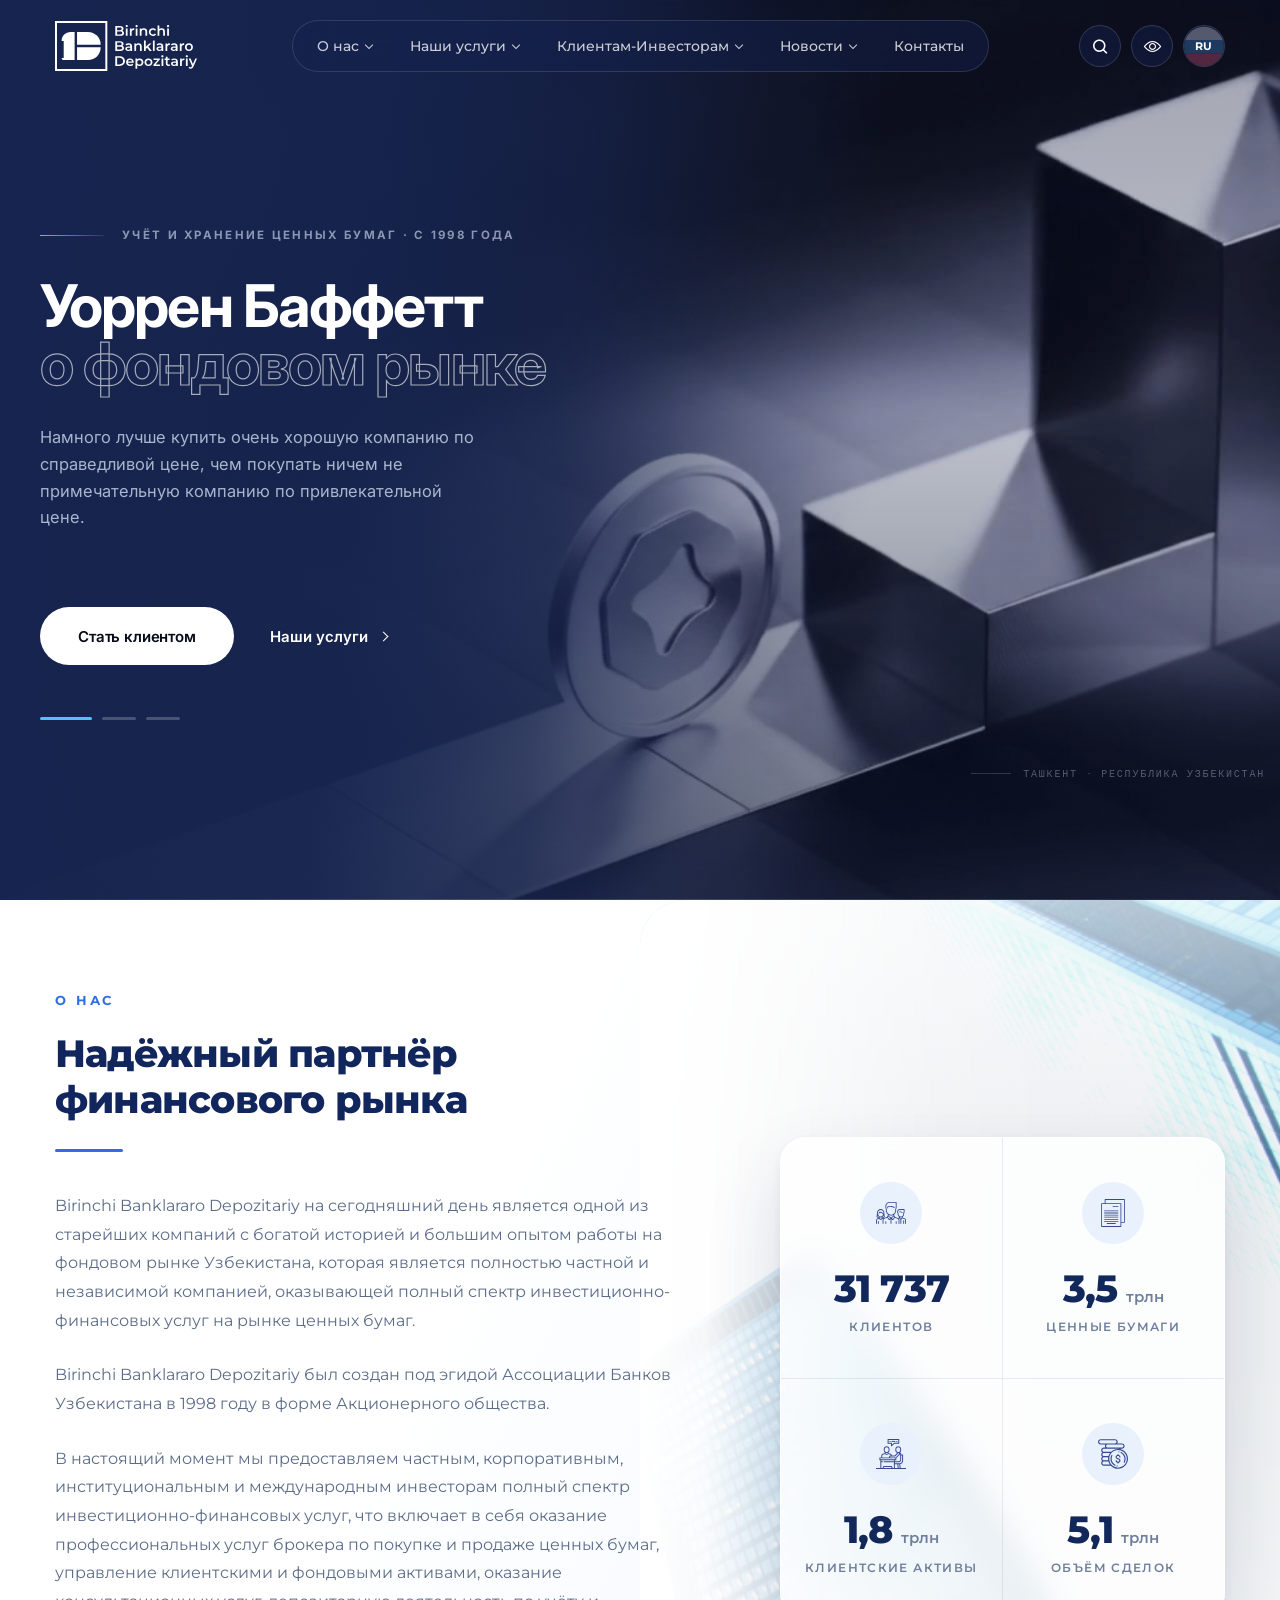
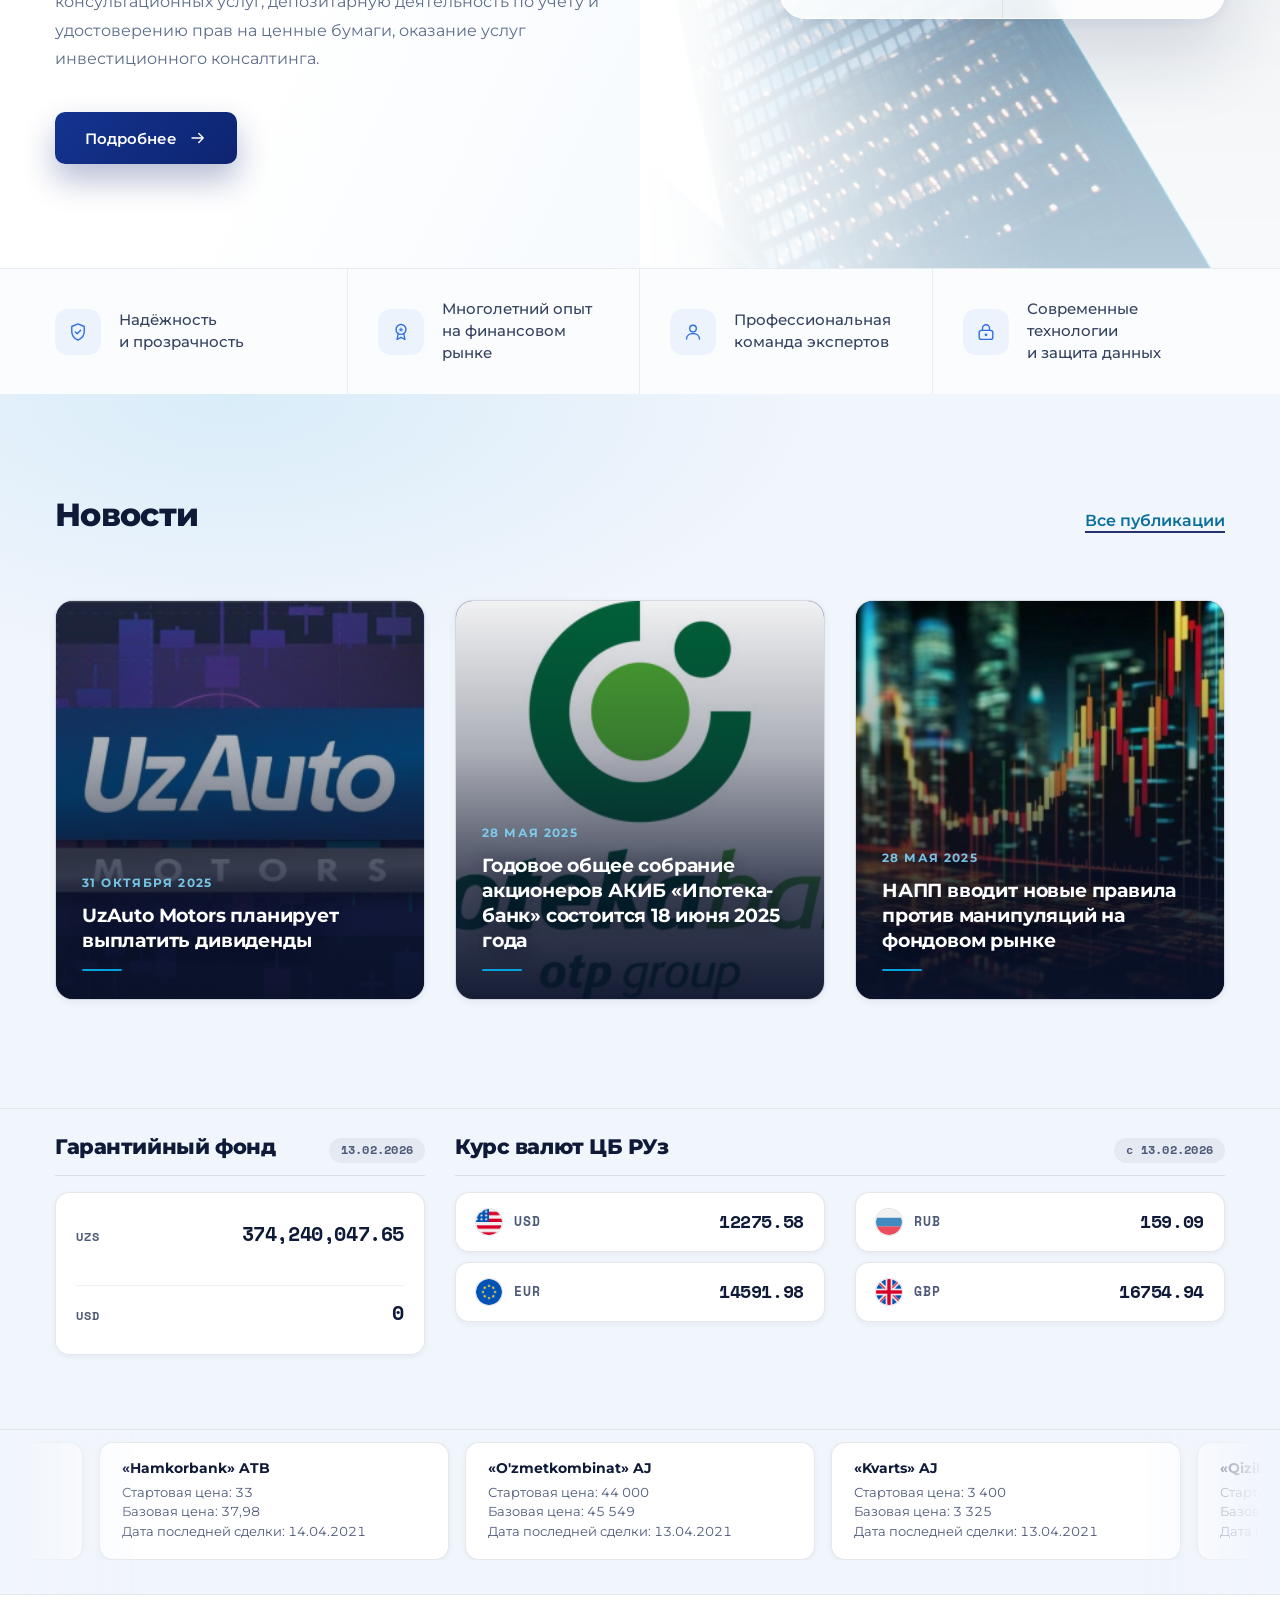
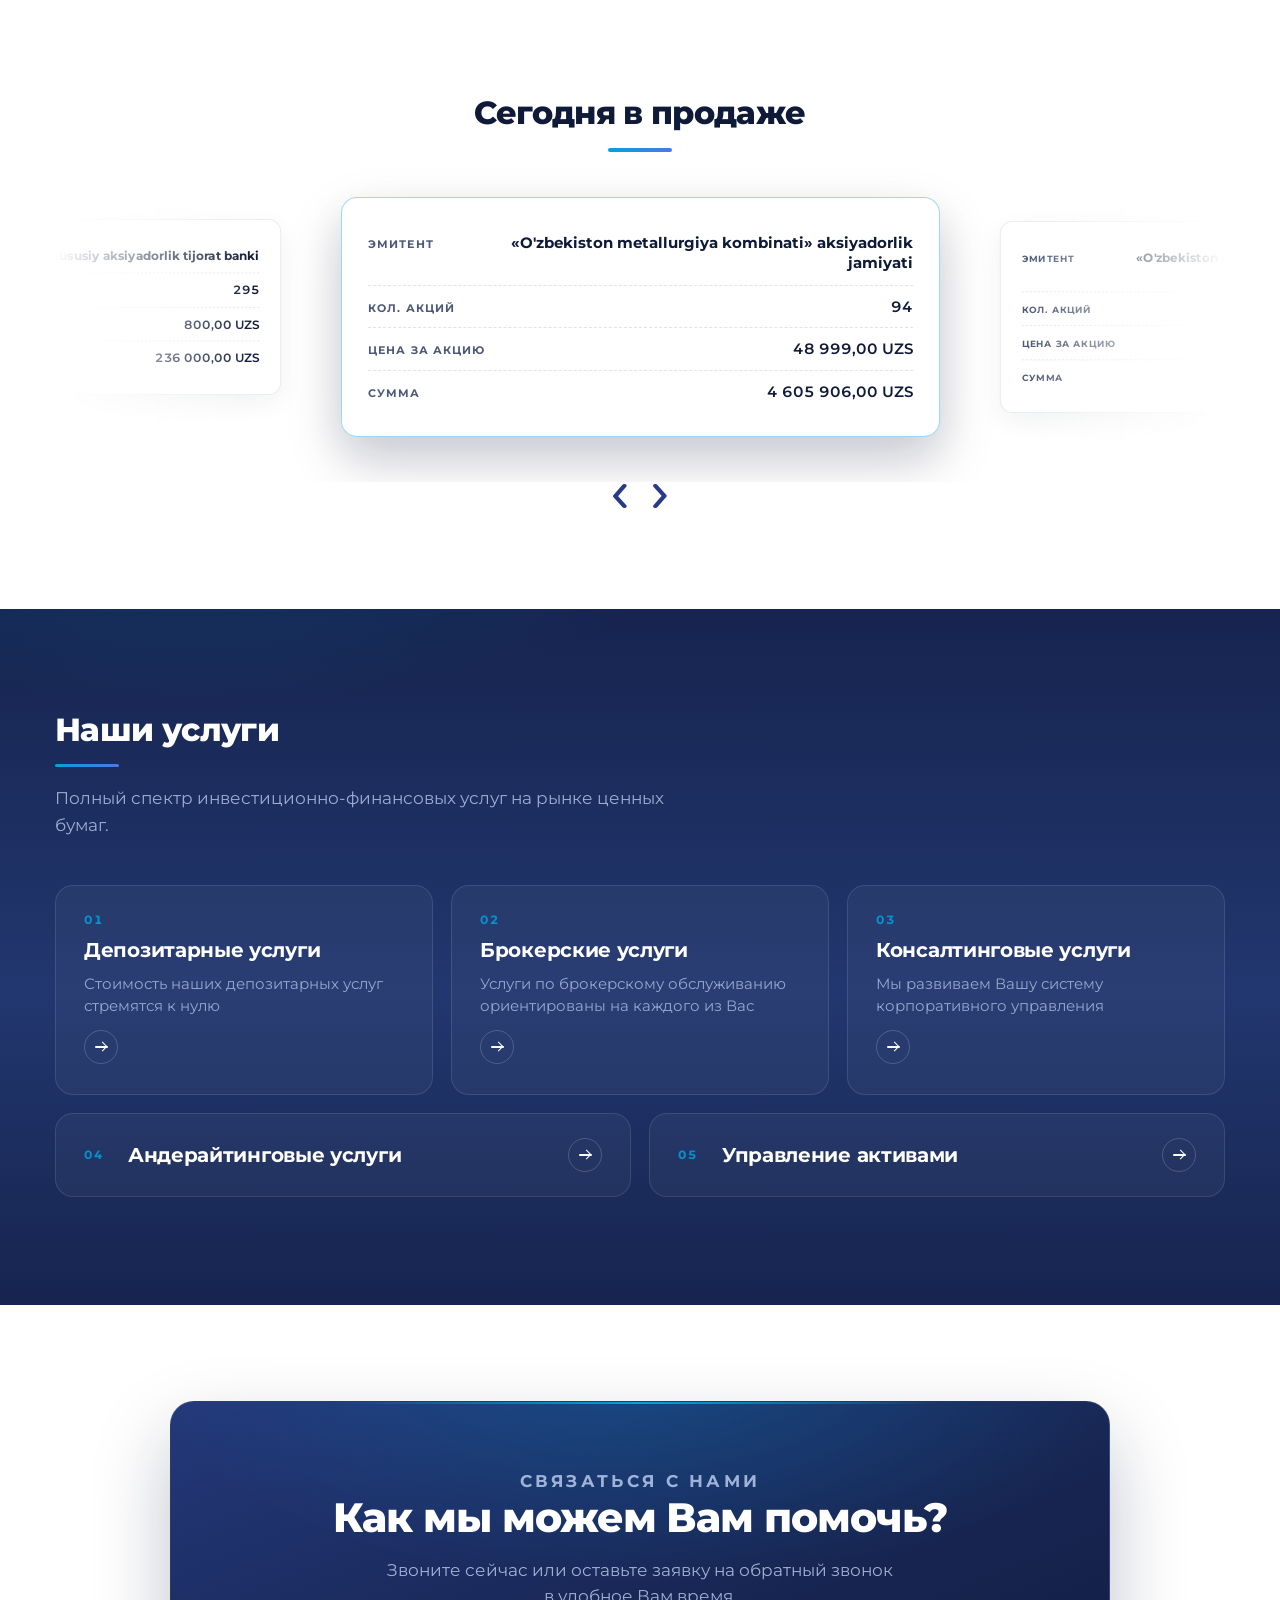
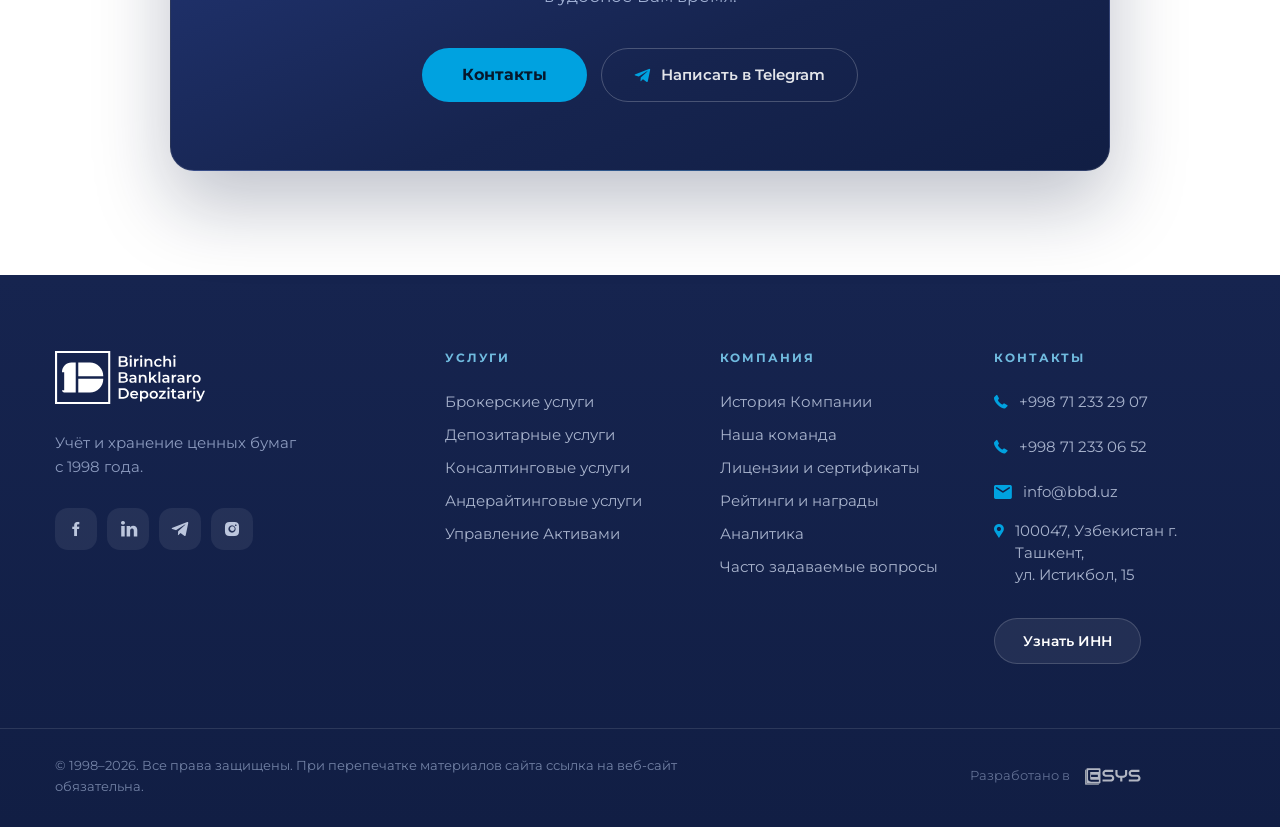
==== index.html @ b984e21d "first commit" ====
﻿<!DOCTYPE html><html lang="ru"><head>	  																		
<meta charset="utf-8">
<meta name="viewport" content="width=device-width, initial-scale=1">
<meta http-equiv="X-UA-Compatible" content="ie=edge">
<meta name="csrf-token" content="wdHtgloLgI1WTlZW9DNIHqAzlLSyYRm2D31f9dlL">
<meta name="description" content="Депозитарии, Посреднические услуги при купле-продаже товаров, ценных бумаг, валюты и сдача в наем без выраженной специализации, Ценные бумаги, Финансовые организации">
<meta name="keywords" content="Депозитарии, Посреднические услуги при купле-продаже товаров, ценных бумаг, валюты и сдача в наем без выраженной специализации, Ценные бумаги, Финансовые организации">

<link rel="shortcut icon" href="images/favicon.ico" type="image/x-icon">
<link rel="apple-touch-icon" href="images/apple-touch-icon.png">
<link rel="apple-touch-icon" sizes="57x57" href="images/apple-touch-icon-57x57.png">
<link rel="apple-touch-icon" sizes="72x72" href="images/apple-touch-icon-72x72.png">
<link rel="apple-touch-icon" sizes="76x76" href="images/apple-touch-icon-76x76.png">
<link rel="apple-touch-icon" sizes="114x114" href="images/apple-touch-icon-114x114.png">
<link rel="apple-touch-icon" sizes="120x120" href="images/apple-touch-icon-120x120.png">
<link rel="apple-touch-icon" sizes="144x144" href="images/apple-touch-icon-144x144.png">
<link rel="apple-touch-icon" sizes="152x152" href="images/apple-touch-icon-152x152.png">
<link rel="apple-touch-icon" sizes="180x180" href="images/apple-touch-icon-180x180.png">
<title>Birinchi Banklararo Depozitariy - Первый Межбанковский Депозитарий</title>
<link rel="stylesheet" href="css/bvi.css" type="text/css">
<link rel="stylesheet" href="css/bvi-font.css" type="text/css">
<link href="https://fonts.googleapis.com/css?family=Montserrat:400,500,600,700,800&family=Space+Mono:400,700&display=swap" rel="stylesheet">
    <link href="https://fonts.googleapis.com/css2?family=Inter:wght@400;500;600;700;800&display=swap" rel="stylesheet">
    <link href="https://fonts.googleapis.com/css2?family=Space+Grotesk:wght@400;500;600;700&display=swap" rel="stylesheet">
    <link href="https://fonts.googleapis.com/css2?family=Source+Serif+4:ital,opsz,wght@0,8..60,400;0,8..60,600;1,8..60,400&display=swap" rel="stylesheet">
<link rel="stylesheet" href="css/styles.min.css">
<link rel="stylesheet" href="css/modern-design.css">
<link rel="stylesheet" href="css/hero.css">

    <style>
        /* =====================================================
           ROOT (from second.html)
        ===================================================== */
        :root {
            --primary: #263f87;
            --primary-dark: #17285f;
            --blue: #4e76e8;
            --white: #ffffff;
            --text: #172033;
            --gray: #667085;
            /* charcoal, so the header reads as part of the terminal below it */
            --top-bg: rgba(22, 36, 79, 0.90);
            --main-bg: rgba(22, 36, 79, 0.78);
            --border: rgba(255, 255, 255, 0.14);
        }

        /* =====================================================
           ICON FONT (icomoon) - from second.html
        ===================================================== */
        @font-face {
            font-family: 'icomoon';
            src: url('fonts/icomoon.eot');
            src: url('fonts/icomoon.eot#iefix') format('embedded-opentype'),
                 url('fonts/icomoon.ttf') format('truetype'),
                 url('fonts/icomoon.woff') format('woff'),
                 url('images/icomoon.svg#icomoon') format('svg');
            font-weight: normal;
            font-style: normal;
            font-display: block;
        }

        [class^="icon-"], [class*=" icon-"] {
            font-family: 'icomoon' !important;
            speak: none;
            font-style: normal;
            font-weight: normal;
            font-variant: normal;
            text-transform: none;
            line-height: 1;
            -webkit-font-smoothing: antialiased;
            -moz-osx-font-smoothing: grayscale;
        }

        .icon-facebook:before { content: "\e904"; }
        .icon-in:before { content: "\e905"; }
        .icon-instagram:before { content: "\e906"; }
        .icon-telegram:before { content: "\e90c"; }
        .icon-search:before { content: "\e90a"; }
        .icon-eye:before { content: "\e902"; }

        /* =====================================================
           CONTAINER - from second.html
        ===================================================== */
        .container {
            width: min(1440px, calc(100% - 80px));
            margin: 0 auto;
        }

        /* =====================================================
           HEADER

           One row: logo left, navigation in a centred capsule, tools
           right. A three-track grid rather than a flex row, so the nav
           stays optically centred no matter how wide the two sides get.
        ===================================================== */
        .main-header {
            position: absolute;
            top: 0;
            left: 0;
            width: 100%;
            height: 92px;
            z-index: 100;
            color: white;
            background: transparent;
            transition:
                background .3s ease,
                box-shadow .3s ease;
        }

        .main-header-inner {
            height: 100%;
            display: grid;
            grid-template-columns: 1fr auto 1fr;
            align-items: center;
            gap: 24px;
        }

        /* kill the bootstrap clearfix pseudo-elements: inside the grid they
           become phantom tracks and knock the content out of alignment */
        .main-header-inner::before,
        .main-header-inner::after {
            content: none;
            display: none;
        }

        /* ---------- tools: search, accessibility, language ---------- */
        .header-tools {
            display: flex;
            align-items: center;
            justify-content: flex-end;
            gap: 10px;
        }

        .tool-btn {
            width: 42px;
            height: 42px;
            flex-shrink: 0;
            display: flex;
            align-items: center;
            justify-content: center;
            padding: 0;
            border: 1px solid rgba(255,255,255,.14);
            border-radius: 50%;
            background: rgba(21, 35, 78, .48);
            backdrop-filter: blur(18px);
            -webkit-backdrop-filter: blur(18px);
            color: #fff;
            font-size: 15px;
            cursor: pointer;
            transition:
                background-color .25s ease,
                border-color .25s ease,
                color .25s ease,
                transform .25s ease;
        }

        .tool-btn:hover,
        .tool-btn.active {
            background: #fff;
            border-color: #fff;
            color: #0B1220;
            transform: translateY(-2px);
        }

        .header__eye.tool-btn { font-size: 17px; }

        /* styles.min.css puts margin-left: 22px on the eye button, from the
           template's old header where it sat apart from everything else.
           On top of the row's own 10px gap that made the search-to-eye gap
           32px against 10px from the eye to the language switch, so the
           three controls were visibly unevenly spaced. The row's gap is
           the only thing that should set this. */
        .header-tools > * {
            margin-left: 0;
            margin-right: 0;
        }

        .logo {
            display: flex;
            align-items: center;
            gap: 12px;
            flex-shrink: 0;
        }

        /* The real asset. This was a CSS reconstruction of the logo - a
           bordered box with two pseudo-elements shaped into an approximate
           D, plus the three words set in Montserrat - which is not the
           mark: the wordmark's letterforms, spacing and the counter inside
           the D are all its own. images/logo-white.svg is the actual
           lockup and is used as drawn. */
        .logo img {
            display: block;
            width: 142px;
            height: auto;
        }

        /* left over from the reconstruction */
        .logo-icon,
        .logo-text {
            display: none;
        }

        .logo-text {
            font-size: 17px;
            line-height: 1.08;
            font-weight: 600;
            white-space: nowrap;
        }

        .logo-text span {
            display: block;
        }

        /* the capsule: its own surface, floating over whatever is behind */
        .main-nav {
            display: flex;
            align-items: center;
            gap: 2px;
            padding: 6px;
            border: 1px solid rgba(255,255,255,.12);
            border-radius: 999px;
            /* was rgba(18,22,30,.55) - a charcoal, which read as a grey
               pill once the hero behind it became blue */
            background: rgba(21, 35, 78, .48);
            backdrop-filter: blur(18px);
            -webkit-backdrop-filter: blur(18px);
        }

        .main-nav a {
            position: relative;
            display: flex;
            align-items: center;
            gap: 7px;
            padding: 10px 18px;
            border-radius: 999px;
            color: rgba(255,255,255,.78);
            font-size: 14px;
            font-weight: 500;
            white-space: nowrap;
            transition:
                background-color .25s ease,
                color .25s ease;
        }

        /* hover paints no surface of its own - the background stays the
           capsule's, so no lighter box appears inside the nav. Only the
           label brightens (and the caret flips). */
        .main-nav a:hover,
        .nav-item:hover > .nav-link,
        .nav-item:focus-within > .nav-link {
            background: transparent;
            color: #fff;
        }

        /* the old sliding underline has no place inside a pill */
        .main-nav a::after {
            content: none;
        }

        .nav-item {
            position: relative;
        }

        .nav-link {
            display: flex;
            align-items: center;
            gap: 7px;
        }

        .nav-caret {
            width: 6px;
            height: 6px;
            flex-shrink: 0;
            margin-top: -3px;
            border-right: 1.5px solid currentColor;
            border-bottom: 1.5px solid currentColor;
            transform: rotate(45deg);
            transition:
                transform .25s ease,
                margin-top .25s ease;
        }

        .nav-item:hover .nav-link .nav-caret,
        .nav-item:focus-within .nav-link .nav-caret {
            margin-top: 2px;
            transform: rotate(225deg);
        }

        .dropdown-menu {
            position: absolute;
            top: calc(100% + 24px);
            left: -14px;
            background: #ffffff;
            border-radius: 14px;
            box-shadow:
                0 24px 60px rgba(7,16,34,.28),
                0 2px 10px rgba(7,16,34,.10);
            border: 1px solid rgba(39,59,137,.08);
            padding: 10px;
            min-width: 280px;
            max-width: 360px;
            opacity: 0;
            visibility: hidden;
            pointer-events: none;
            transform: translateY(10px);
            transition:
                opacity .22s ease,
                transform .3s cubic-bezier(.22,.61,.36,1),
                visibility .3s;
            z-index: 300;
        }

        /* invisible bridge across the gap so hover is not lost */
        .dropdown-menu::before {
            content: "";
            position: absolute;
            left: 0;
            right: 0;
            top: -26px;
            height: 26px;
        }

        .nav-item:hover .dropdown-menu,
        .nav-item:focus-within .dropdown-menu {
            opacity: 1;
            visibility: visible;
            pointer-events: auto;
            transform: translateY(0);
        }

        /* small arrow pointing back at the nav item */
        .dropdown-menu::after {
            content: "";
            position: absolute;
            top: -6px;
            left: 30px;
            width: 12px;
            height: 12px;
            background: #ffffff;
            border-left: 1px solid rgba(39,59,137,.08);
            border-top: 1px solid rgba(39,59,137,.08);
            border-radius: 3px 0 0 0;
            transform: rotate(45deg);
        }

        .dropdown-menu a {
            display: flex;
            align-items: center;
            gap: 10px;
            padding: 11px 14px;
            color: #24325c;
            font-size: 14px;
            font-weight: 500;
            line-height: 1.35;
            white-space: normal;
            border: none;
            border-radius: 10px;
            transition:
                background .2s ease,
                color .2s ease,
                transform .2s ease;
        }

        .dropdown-menu a + a {
            margin-top: 2px;
        }

        .dropdown-menu a::before {
            content: "";
            width: 6px;
            height: 6px;
            flex-shrink: 0;
            border-radius: 50%;
            background: rgba(39,59,137,.30);
            transition: .2s ease;
        }

        .dropdown-menu a:hover {
            background: linear-gradient(90deg, rgba(39,59,137,.09), rgba(0,162,224,.07));
            color: var(--primary);
            transform: translateX(3px);
        }

        /* the dot took a saturated cyan on hover while the label went navy,
           so the two halves of one row disagreed - and cyan is a signal
           colour on this page, spent here on every list item in turn.
           The dot now simply follows the text it belongs to. */
        .dropdown-menu a:hover::before {
            background: var(--primary);
            transform: scale(1.25);
        }

        .dropdown-menu a::after {
            content: none;
        }

        /* =====================================================
           LANGUAGE SWITCHER (UI only - no localization)
        ===================================================== */
        .langswitch {
            position: relative;
            flex-shrink: 0;
        }

        /* the language control is a third circular tool, not a wide pill */
        .langswitch__btn {
            position: relative;
            font-family: inherit;
            font-size: 11px;
            font-weight: 700;
            letter-spacing: .4px;
            overflow: hidden;
        }

        .langswitch__btn .langswitch__flag {
            position: absolute;
            inset: 0;
            width: 100%;
            height: 100%;
            border-radius: 50%;
            box-shadow: none;
            opacity: .30;
            transition: opacity .25s ease;
        }

        .langswitch__btn .langswitch__code {
            position: relative;
            z-index: 1;
        }

        .langswitch:hover .langswitch__btn,
        .langswitch.is-open .langswitch__btn {
            background: #fff;
            border-color: #fff;
            color: #0B1220;
            transform: translateY(-2px);
        }

        .langswitch:hover .langswitch__btn .langswitch__flag,
        .langswitch.is-open .langswitch__btn .langswitch__flag {
            opacity: .22;
        }

        .langswitch__flag {
            width: 22px;
            height: 22px;
            flex-shrink: 0;
            border-radius: 50%;
            background-position: center;
            background-size: cover;
            background-repeat: no-repeat;
            box-shadow: 0 0 0 1px rgba(39,59,137,.15);
        }

        .flag-ru { background-image: url("images/ru-flag.svg"); }
        .flag-en { background-image: url("images/en-flag.svg"); }
        .flag-uz { background-image: url("images/uz-flag.svg"); }

        .langswitch__caret {
            width: 6px;
            height: 6px;
            flex-shrink: 0;
            margin-top: -3px;
            border-right: 1.5px solid currentColor;
            border-bottom: 1.5px solid currentColor;
            transform: rotate(45deg);
            transition: transform .25s ease, margin .25s ease;
        }

        /* the menu opens on hover too, so the caret has to follow the hover */
        .langswitch:hover .langswitch__caret,
        .langswitch.is-open .langswitch__caret {
            margin-top: 2px;
            transform: rotate(225deg);
        }

        .langswitch__menu {
            position: absolute;
            top: calc(100% + 14px);
            right: 0;
            min-width: 108px;
            margin: 0;
            padding: 6px;
            list-style: none;
            background: #ffffff;
            border: 1px solid rgba(39,59,137,.08);
            border-radius: 14px;
            box-shadow:
                0 20px 46px rgba(7,16,34,.26),
                0 2px 8px rgba(7,16,34,.10);
            opacity: 0;
            visibility: hidden;
            pointer-events: none;
            transform: translateY(8px);
            transition:
                opacity .2s ease,
                transform .28s cubic-bezier(.22,.61,.36,1),
                visibility .28s;
            z-index: 400;
        }

        /* invisible bridge across the gap so hover is not lost */
        .langswitch__menu::before {
            content: "";
            position: absolute;
            left: 0;
            right: 0;
            top: -16px;
            height: 16px;
        }

        .langswitch__menu::after {
            content: "";
            position: absolute;
            top: -6px;
            right: 20px;
            width: 12px;
            height: 12px;
            background: #ffffff;
            border-left: 1px solid rgba(39,59,137,.08);
            border-top: 1px solid rgba(39,59,137,.08);
            border-radius: 3px 0 0 0;
            transform: rotate(45deg);
        }

        .langswitch:hover .langswitch__menu,
        .langswitch.is-open .langswitch__menu {
            opacity: 1;
            visibility: visible;
            pointer-events: auto;
            transform: translateY(0);
        }

        /* after picking a language the pointer is still over the switcher -
           keep it shut until the pointer leaves */
        .langswitch.is-dismissed .langswitch__menu {
            opacity: 0;
            visibility: hidden;
            pointer-events: none;
            transform: translateY(8px);
        }

        .langswitch.is-dismissed .langswitch__caret {
            margin-top: -3px;
            transform: rotate(45deg);
        }

        .langswitch__option {
            width: 100%;
            display: flex;
            align-items: center;
            gap: 9px;
            padding: 8px 10px;
            background: transparent;
            border: none;
            border-radius: 10px;
            color: #24325c;
            font-family: inherit;
            font-size: 13px;
            font-weight: 700;
            letter-spacing: .6px;
            text-align: left;
            cursor: pointer;
            transition:
                background .2s ease,
                color .2s ease;
        }

        .langswitch__menu li + li .langswitch__option {
            margin-top: 2px;
        }

        .langswitch__option .langswitch__flag {
            width: 22px;
            height: 22px;
            box-shadow: 0 0 0 1px rgba(39,59,137,.15);
        }

        .langswitch__option:hover {
            background: rgba(39,59,137,.07);
            color: var(--primary);
        }

        .langswitch__option.is-active {
            background: linear-gradient(90deg, rgba(39,59,137,.10), rgba(0,162,224,.08));
            color: var(--primary);
        }

        /* =====================================================
           ACCESSIBILITY (BVI) COLOUR MODES

           bvi.css puts a CSS filter on the .bvi-body wrapper. A filtered
           element becomes the containing block for its position:fixed
           descendants, which silently un-sticks the header. The filter is
           moved up to <html> instead - same visual result, header keeps
           working. data-bvi-color is mirrored onto <html> in JS, with a
           :has() fallback.
        ===================================================== */
        html body .bvi-body[data-bvi-color='blackAndWhite'],
        html body .bvi-body[data-bvi-color='blackAndWhiteInvert'] {
            -webkit-filter: none !important;
            filter: none !important;
        }

        html[data-bvi-color='blackAndWhite'],
        html:has(.bvi-body[data-bvi-color='blackAndWhite']) {
            -webkit-filter: grayscale(100%);
            filter: grayscale(100%);
        }

        html[data-bvi-color='blackAndWhiteInvert'],
        html:has(.bvi-body[data-bvi-color='blackAndWhiteInvert']) {
            -webkit-filter: grayscale(100%) invert(100%);
            filter: grayscale(100%) invert(100%);
        }

        /* =====================================================
           SEARCH / EYE PANELS - must sit ABOVE the headers
        ===================================================== */
        .js-search-content,
        .js-eye-content {
            position: fixed;
            top: 164px;
            left: 0;
            width: 100%;
            z-index: 1200;
            overflow: hidden;
        }

        .header__search-content,
        .header__eye-content {
            height: auto;
            min-height: 84px;
            padding: 18px 0;
            background: rgba(12,25,55,.97);
            backdrop-filter: blur(18px);
            -webkit-backdrop-filter: blur(18px);
            border-top: 1px solid rgba(255,255,255,.10);
            border-bottom: 1px solid rgba(255,255,255,.14);
            box-shadow: 0 18px 40px rgba(0,0,0,.28);
            color: #fff;
        }

        .header__search-content .container > .d-flex {
            width: 100%;
            gap: 12px;
        }

        .header__search-content .input {
            flex: 1;
            height: 48px;
            padding: 0 18px;
            background: rgba(255,255,255,.10);
            border: 1px solid rgba(255,255,255,.22);
            border-radius: 10px;
            color: #fff;
            font-size: 15px;
            font-weight: 500;
            outline: none;
            transition: .25s ease;
        }

        .header__search-content .input::placeholder {
            color: rgba(255,255,255,.60);
        }

        .header__search-content .input:focus {
            background: rgba(255,255,255,.16);
            border-color: rgba(255,255,255,.50);
        }

        .header__search-content button {
            height: 48px;
            min-width: 48px;
            margin-left: 0;
            display: flex;
            align-items: center;
            justify-content: center;
            background: #fff;
            color: var(--primary);
            border: none;
            border-radius: 10px;
            cursor: pointer;
            transition: .25s ease;
        }

        .header__search-content button:hover {
            background: #00a2e0;
            color: #fff;
        }

        .header__eye-content .btn--white {
            padding: 10px 18px;
            border-radius: 10px;
        }

        @media (max-width: 700px) {
            .js-search-content,
            .js-eye-content {
                top: 136px;
            }
            .header__search-content,
            .header__eye-content {
                padding: 14px 0;
            }
            .header__search-content .input {
                height: 44px;
            }
            .header__search-content button {
                height: 44px;
                min-width: 44px;
            }
        }

        /* =====================================================
           SCROLLED HEADER - from second.html
        ===================================================== */
        /* the top bar is NOT sticky - it scrolls away with the page. Once the
           whole header block has left the viewport the main header comes back
           as a floating rounded bar, animated in so the switch is not a jump. */
        .main-header.scrolled {
            position: fixed;
            top: 14px;
            left: 20px;
            right: 20px;
            width: auto;
            max-width: 1440px;
            margin: 0 auto;
            height: 80px;
            /* the pinned bar echoes the capsule it carries */
            border-radius: 999px;
            /* geometry is set in one go - only opacity/transform animate */
            transition: none;
            border: 1px solid rgba(255,255,255,.13);
            /* --navy-700 at .92: the same blue as the bands below, one step
               lifted so the pinned bar reads as raised rather than as a
               near-black slab dropped on the page */
            background: rgba(27, 44, 94, .92);
            backdrop-filter: blur(20px) saturate(130%);
            -webkit-backdrop-filter: blur(20px) saturate(130%);
            box-shadow:
                0 18px 44px rgba(9, 18, 44, .38),
                0 2px 10px rgba(9, 18, 44, .26);
            animation: headerDrop .42s cubic-bezier(.22,.61,.36,1) both;
        }

        .main-header.scrolled.is-leaving {
            animation: headerSettle .34s cubic-bezier(.32,.06,.24,1) both;
        }

        @keyframes headerDrop {
            from {
                opacity: 0;
                transform: translate3d(0, -130%, 0);
            }
            to {
                opacity: 1;
                transform: translate3d(0, 0, 0);
            }
        }

        /* Coming back up, the pinned bar used to be flung -130% off the
           top of the window in .28s while the real header was sliding down
           into the same space - two bars moving past each other in opposite
           directions, which is the jolt at the top of the page.

           It now settles instead: it stays where it is, eases up by a few
           pixels and fades, so the floating bar hands over to the header
           underneath it rather than escaping past it. Slightly slower than
           the drop, because settling into place should feel unhurried where
           arriving should feel prompt. */
        @keyframes headerSettle {
            from {
                opacity: 1;
                transform: translate3d(0, 0, 0) scale(1);
            }
            to {
                opacity: 0;
                /* -14px is exactly the pinned bar's `top`, so it finishes on
                   the resting header's line rather than somewhere near it */
                transform: translate3d(0, -14px, 0) scale(.99);
            }
        }

        /* the logo resize would otherwise animate against the drop-in */
        .main-header.scrolled .logo,
        .main-header.scrolled .logo img {
            transition: none;
        }

        @media (prefers-reduced-motion: reduce) {
            .main-header.scrolled,
            .main-header.scrolled.is-leaving {
                animation-duration: .01ms;
            }
        }

        /* pull the row in a little so it is not flush with the rounded edge */
        .main-header.scrolled .main-header-inner {
            width: min(1400px, calc(100% - 44px));
        }

        .main-header.scrolled .logo img {
            width: 158px;
        }

        /* pinned, the bar is itself a capsule - so the nav gives up its own
           surface and shows the bar's colour straight through. Its fill, its
           outline and its blur would each read as a second box inside the
           first. At the top of the page the capsule stays exactly as it is. */
        .main-header.scrolled .main-nav {
            background: transparent;
            border-color: transparent;
            backdrop-filter: none;
            -webkit-backdrop-filter: none;
        }

        /* =====================================================
           SECTION RHYTHM

           The page alternates, but it no longer alternates dark/light:
           navy is spent only where it does something, and the bands
           between are two weights of light.

             hero (navy, video) - about (white) - news + rates + ticker
             (soft) - today (white) - services (navy) - contact (white)
             - footer (navy)

           Three navy zones instead of six: one to open on, one to make
           the services grid the strongest block on the page, and one to
           close on. Everything in between is light, and the soft band is
           what keeps the run of light from flattening into one sheet.
        ===================================================== */
        :root {
            --band-light: #ffffff;
            --ink: #0f1a38;
            --ink-soft: #4d5978;
            --accent: #00a2e0;
            --band-edge: rgba(255,255,255,.14);

            /* ---- the navy scale ----------------------------------------
               The bands used to sit on #0b1530, which is only a few points
               off black and read as a dark grey slab rather than as this
               institution's blue. Every dark surface now comes from this
               one four-step scale, built out of the brand's #273B89, so
               the whole page reads as one colour at four depths and the
               darkness is tunable from a single place.

               White on --navy-800 is 14.7:1; the muted body colour on it
               is 5.6:1. Both clear AA with room to spare.            */
            --navy-900: #111e44;   /* floor: footer base, gradient ends   */
            --navy-800: #16244f;   /* hero, services, footer              */
            --navy-700: #1b2c5e;   /* raised: cards, header when pinned   */
            --navy-600: #24387a;   /* lit: top of a panel gradient        */

            /* ---- the light scale ---------------------------------------
               Half the page used to be navy: hero, news, rates, ticker,
               services and footer, with only three white bands between
               them. Read top to bottom that is more dark than light, and
               it made a long stretch of the page feel heavy.

               News, rates and the ticker have moved onto --band-soft — a
               faintly blue off-white that still separates them from the
               plain white bands either side, so the rhythm survives
               without a third navy slab. Dark is now reserved for the
               three places it earns: the hero, services, and the footer.

               --ink on --band-soft is 15.1:1; --ink-soft on it is 6.4:1.
               Both clear AA comfortably.                                */
            --band-soft: #f1f5fc;  /* the light band                      */
            --ink-line: rgba(15,26,56,.10);   /* card borders, rules      */
            --ink-line-soft: rgba(15,26,56,.06);
            --card-shadow: 0 18px 44px rgba(15,26,56,.09), 0 2px 6px rgba(15,26,56,.05);
        }

        .band--light {
            background: var(--band-light);
            padding: 96px 0 104px;
        }

        /* in-page nav targets have to clear the floating header */
        #about,
        #news,
        #services,
        #contacts {
            scroll-margin-top: 110px;
        }

        /* ---------- the soft band ---------- */

        /* news, rates and the ticker sit back to back, so they share one
           flat surface and read as a single band instead of three seams */
        .band--soft,
        .main-course,
        .main-company {
            position: relative;
            color: var(--ink);
            background: var(--band-soft);
        }

        /* the same wash the dark version had, inverted: a cool light
           that lifts the top of the band away from the white above it,
           so the seam is a change of temperature rather than a line */
        .band--soft::before {
            content: "";
            position: absolute;
            top: 0;
            left: 0;
            right: 0;
            height: 420px;
            pointer-events: none;
            background: radial-gradient(900px 420px at 18% 0%, rgba(0,162,224,.10), transparent 65%);
        }

        .band--soft > * {
            position: relative;
            z-index: 1;
        }

        .main-services {
            position: relative;
            color: #fff;
            background:
                radial-gradient(900px 380px at 15% -20%, rgba(0,162,224,.18), transparent 62%),
                linear-gradient(180deg, var(--navy-800) 0%, #22376f 55%, var(--navy-800) 100%);
        }

        /* ---------- NEWS - opening of the soft band ---------- */
        .band--soft {
            padding: 100px 0 84px;
        }

        .band--soft .title {
            color: var(--ink);
            font-weight: 800;
            letter-spacing: -.02em;
        }

        /* --accent is a mid cyan: it was a link colour on navy and it is
           not one on white, where it measures 2.9:1. Darkened to the same
           hue at 4.6:1 for the resting state, and it goes to the ink on
           hover rather than to white. */
        .band--soft .link {
            color: #0b6f9c;
            font-weight: 600;
            transition: color .25s ease;
        }

        .band--soft .link:hover {
            color: var(--ink);
        }

        .band--soft .d-flex.justify-content-between {
            margin-bottom: 34px;
            align-items: baseline;
        }

        /* ---------- shared section headings ---------- */
        .main-about .title,
        .main-today .title,
        .main-course__title h3 {
            font-weight: 800;
            letter-spacing: -.02em;
            line-height: 1.1;
        }

        /* =====================================================
           ABOUT - light band
        ===================================================== */
        .main-about {
            background: var(--band-light);
            padding: 118px 0 126px;
        }

        /* styles.min.css wraps this row in a white card with a drop shadow -
           on a white band that reads as a stray outline */
        .main-about__content {
            background: transparent;
            box-shadow: none;
        }

        /* the page is banded now, so nothing should show through between them */
        body {
            background: var(--band-light);
        }

        .band--light + .text-center.m-l-y,
        .main-services + .band--light ~ .text-center.m-l-y {
            margin: 0 !important;
            height: 0;
        }

        .main-about .title {
            position: relative;
            padding-bottom: 24px;
            margin-bottom: 30px;
            color: var(--ink);
        }

        /* the same cyan-to-blue accent the header uses for its active states */
        .main-about .title::after {
            content: "";
            position: absolute;
            left: 0;
            bottom: 0;
            width: 64px;
            height: 4px;
            border-radius: 2px;
            background: linear-gradient(90deg, var(--accent), #4e76e8);
        }

        .main-about p {
            color: var(--ink-soft);
            line-height: 1.85;
        }

        .main-about .btn {
            background: linear-gradient(135deg, #17285f 0%, #263f87 100%);
            color: #fff;
            border-radius: 10px;
            box-shadow: 0 14px 30px rgba(23,40,95,.26);
        }

        .main-about .btn:hover {
            background: linear-gradient(135deg, #00a2e0 0%, #4e76e8 100%);
            color: #fff;
            box-shadow: 0 16px 34px rgba(0,162,224,.32);
        }

        /* The figures card.

           It was a navy slab: the single darkest thing on an otherwise
           white band, which is what made this section read as heavy. The
           figures are the point of the card, and they do not need a dark
           ground to carry them — set in the brand navy on white they are
           stronger than they were in white on navy, because the whole
           card is no longer competing with them for attention.

           The surface is not flat white either. A one-stop tint toward
           the band colour lifts it off the white behind it, so it still
           reads as a raised panel without a heavy border or a hard
           shadow doing that work. */
        .main-about__content-item:last-child {
            background:
                radial-gradient(420px 260px at 88% -10%, rgba(0,162,224,.10), transparent 70%),
                linear-gradient(165deg, #ffffff 0%, var(--band-soft) 100%);
            border: 1px solid var(--ink-line);
            border-radius: 18px;
            box-shadow: var(--card-shadow);
            overflow: hidden;
        }

        /* the caption row is the card's header: tinted a step further
           than the body so the four figures below it read as its
           contents rather than as four more items in the column.

           max-width has to be released for that to work. modern-design.css
           holds every <p> in .main-about to 60ch, which is right for the
           body column and wrong for everything in this panel — at 11.5px
           it capped the caption at 379px inside a 613px card, so the tint
           stopped two-thirds of the way across. */
        .main-about p.main-about__icons-label,
        .main-about__icons p {
            max-width: none;
        }

        .main-about p.main-about__icons-label {
            background: rgba(15,26,56,.028);
        }

        /* the accent rule stays — it is the one piece of brand colour on
           the card, and it reads better on white than it did on navy */
        .main-about__content-item:last-child::before {
            content: "";
            position: absolute;
            left: 26px;
            right: 26px;
            top: 0;
            height: 3px;
            border-radius: 0 0 3px 3px;
            background: linear-gradient(90deg, transparent, var(--accent), transparent);
        }

        .main-about p.main-about__icons-label {
            color: var(--ink-soft);
            border-bottom-color: var(--ink-line);
        }

        .main-about__icons-item {
            border-bottom-color: var(--ink-line-soft);
        }

        /* cross-hairs left over from the original 2x2 icon grid */
        .main-about__icons::before,
        .main-about__icons::after {
            content: none;
        }

        .main-about p.main-about__icons-title {
            color: var(--ink);
        }

        .main-about__icons .text-14 {
            color: var(--ink-soft);
        }

        /* =====================================================
           RATES + TICKER - soft band
        ===================================================== */
        .main-course {
            margin: 0 !important;
            padding: 26px 0 44px;
            border-top: 1px solid var(--ink-line-soft);
        }

        .main-course__title h3 {
            color: var(--ink);
            font-size: 30px;
        }

        .main-course__title p {
            color: var(--ink-soft);
        }

        .main-course__fund h3,
        .main-course__summ {
            color: var(--ink);
        }

        .main-course__fund p,
        .main-course__name {
            color: var(--ink-soft);
        }

        /* the ticker continues the same band instead of starting a new one */
        .main-company {
            background: var(--band-soft);
            border-top: 1px solid var(--ink-line-soft);
            border-bottom: 1px solid var(--ink-line-soft);
            padding: 34px 0;
        }

        /* =====================================================
           TODAY - light band
        ===================================================== */
        .main-today {
            margin: 0 !important;
            padding: 100px 0 96px;
            background: var(--band-light);
        }

        .main-today .title {
            position: relative;
            display: inline-block;
            padding-bottom: 22px;
            color: var(--ink);
        }

        .main-today .title::after {
            content: "";
            position: absolute;
            left: 50%;
            bottom: 0;
            width: 64px;
            height: 4px;
            margin-left: -32px;
            border-radius: 2px;
            background: linear-gradient(90deg, var(--accent), #4e76e8);
        }

        /* the slider's edge fades were mixed for the old grey backdrop */
        .main-today__content:after,
        .main-today__content:before {
            background: linear-gradient(90deg, #ffffff 0%, rgba(255,255,255,0) 100%);
        }

        .main-today__item {
            border-radius: 16px;
            border: 1px solid rgba(15,26,56,.07);
        }

        .main-today__content .slick-current {
            border-radius: 16px;
            box-shadow: 0 24px 60px rgba(15,26,56,.14);
        }

        /* =====================================================
           CONTACT - light band
        ===================================================== */
        .band--light .main-contact {
            border-radius: 18px;
            border: 1px solid rgba(15,26,56,.07);
            box-shadow: 0 22px 55px rgba(15,26,56,.10);
            padding: 38px 42px;
        }

        .band--light .main-contact .title {
            color: var(--ink);
        }

        .band--light .main-contact p {
            color: var(--ink-soft);
        }

        /* =====================================================
           FOOTER - closes on the header's navy
        ===================================================== */
        .footer {
            background: linear-gradient(180deg, var(--navy-800) 0%, var(--navy-900) 100%);
        }

        @media (max-width: 992px) {
            .main-about       { padding: 74px 0 78px; }
            .main-course      { padding: 22px 0 34px; }
            .band--soft       { padding: 70px 0 60px; }
            .main-today       { padding: 70px 0 66px; }
            .band--light      { padding: 66px 0 72px; }
            .main-course__title h3 { font-size: 24px; }
        }

        @media (max-width: 700px) {
            .band--light .main-contact {
                padding: 28px 22px;
                border-radius: 14px;
            }
        }

        /* =====================================================
           RESPONSIVE - from second.html
        ===================================================== */
        @media (max-width: 1150px) {
            .container {
                width: min(100% - 50px, 1440px);
            }
            .main-nav a {
                padding: 9px 14px;
                font-size: 13px;
            }
            .logo img { width: 168px; }
        }

        @media (max-width: 1040px) {
            .container {
                width: min(100% - 40px, 1440px);
            }
            .main-nav a {
                padding: 8px 11px;
                font-size: 12px;
            }
            .logo img { width: 150px; }
            .tool-btn {
                width: 38px;
                height: 38px;
            }
        }

        @media (max-width: 700px) {
            .container {
                width: calc(100% - 30px);
            }
            .main-header {
                top: 0;
                height: 78px;
            }
            .main-header.scrolled {
                top: 8px;
                left: 10px;
                right: 10px;
                width: auto;
                height: 70px;
                border-radius: 999px;
            }
            .main-header.scrolled .main-header-inner {
                width: calc(100% - 24px);
            }
            /* the capsule cannot hold five items at this width */
            .main-nav {
                display: none;
            }
            .main-header-inner {
                grid-template-columns: auto 1fr;
                gap: 12px;
            }
            .logo img { width: 132px; }
            .header-tools {
                gap: 8px;
            }
            .tool-btn {
                width: 38px;
                height: 38px;
                font-size: 14px;
            }
        }

        @media (max-width: 450px) {
            .logo img { width: 116px; }
            .header-tools {
                gap: 6px;
            }
            .tool-btn {
                width: 36px;
                height: 36px;
            }
            .langswitch__btn {
                font-size: 10px;
            }
            .langswitch__menu {
                min-width: 96px;
            }
        }


        /* =====================================================
           MOTION — one gesture for the whole page

           The markup carries four different WOW animations
           (fadeInUp, slideInLeft, flipInX, flipInY). Cards flipping
           in 3D is the wrong register for a licensed depositary, and
           four gestures on one page read as four different sites.
           WOW still does the triggering; every class it can land on
           resolves to the same short rise.
        ===================================================== */
        @keyframes bbdRise {
            from { opacity: 0; transform: translate3d(0, 22px, 0); }
            to   { opacity: 1; transform: none; }
        }

        /* The markup already says which way each card should come from -
           the outer two news cards carry slideInLeft and slideInRight and
           the one between them fadeIn - but every one of them was being
           resolved to the same rise, so three cards meant to close in from
           the edges all came up from below together. The direction is
           honoured again below.

           What stays replaced is animate.css's distance and easing, which
           threw cards in from wholly off-screen. 56px reads as "from the
           left" without the card appearing to arrive from another page. */
        @keyframes bbdSlideL {
            from { opacity: 0; transform: translate3d(-56px, 10px, 0); }
            to   { opacity: 1; transform: none; }
        }

        @keyframes bbdSlideR {
            from { opacity: 0; transform: translate3d(56px, 10px, 0); }
            to   { opacity: 1; transform: none; }
        }

        /* These have to hang off `.wow`, not off animate.css's `.animated`.
           wow.js reads each box's computed animation-name at init, stashes
           it, writes `animation-name: none` inline, and on reveal writes the
           stashed name back inline - it never adds an `animated` class. So
           a `.animated.flipInX` rule matches nothing here, and the name it
           restores arrives as an inline declaration. A stylesheet
           `!important` still outranks a normal inline one, which is what
           lets this take over. */
        .wow.fadeIn,
        .wow.fadeInUp,
        .wow.slideInLeft,
        .wow.slideInRight,
        .wow.flipInX,
        .wow.flipInY,
        .wow.zoomIn,
        .animated {
            animation-name: bbdRise !important;
            animation-duration: .68s !important;
            animation-timing-function: cubic-bezier(.22,.61,.36,1) !important;
            animation-fill-mode: both !important;
            backface-visibility: visible !important;
            transform-style: flat !important;
        }

        /* Declared after the block above and matching the same way, so
           these win on source order. */
        .wow.slideInLeft,
        .animated.slideInLeft {
            animation-name: bbdSlideL !important;
        }

        .wow.slideInRight,
        .animated.slideInRight {
            animation-name: bbdSlideR !important;
        }

        /* the four rate cards sit in two columns - each closes in from its
           own side instead of all four rising together */
        .main-course .col-sm-6:first-child .wow,
        .main-course .col-sm-6:first-child .animated {
            animation-name: bbdSlideL !important;
        }

        .main-course .col-sm-6:last-child .wow,
        .main-course .col-sm-6:last-child .animated {
            animation-name: bbdSlideR !important;
        }

        /* elements added after WOW - driven by js/sections.js */
        [data-reveal] {
            opacity: 0;
            transform: translate3d(0, 22px, 0);
            transition:
                opacity .62s cubic-bezier(.22,.61,.36,1),
                transform .62s cubic-bezier(.22,.61,.36,1);
        }

        /* same idea for the service cards, which js/sections.js drives */
        [data-reveal="left"]  { transform: translate3d(-56px, 10px, 0); }
        [data-reveal="right"] { transform: translate3d(56px, 10px, 0); }

        [data-reveal].is-in {
            opacity: 1;
            transform: none;
        }

        [data-reveal][data-reveal-delay="1"] { transition-delay: .07s; }
        [data-reveal][data-reveal-delay="2"] { transition-delay: .14s; }
        [data-reveal][data-reveal-delay="3"] { transition-delay: .21s; }
        [data-reveal][data-reveal-delay="4"] { transition-delay: .28s; }
        [data-reveal][data-reveal-delay="5"] { transition-delay: .35s; }

        @media (prefers-reduced-motion: reduce) {
            .wow,
            .wow.fadeIn,
            .wow.fadeInUp,
            .wow.slideInLeft,
            .wow.slideInRight,
            .wow.flipInX,
            .wow.flipInY,
            .wow.zoomIn,
            .animated,
            .main-course .col-sm-6:first-child .wow,
            .main-course .col-sm-6:last-child .wow {
                animation: none !important;
                opacity: 1 !important;
                transform: none !important;
            }

            [data-reveal] {
                opacity: 1;
                transform: none;
                transition: none;
            }

            html { scroll-behavior: auto; }
        }

        /* =====================================================
           FIGURES — tabular numerals

           Every price, rate and total on this page is a column of
           numbers a reader compares vertically. Proportional digits
           make those columns ragged; tabular ones line the decimal
           points up and stop a counting figure from twitching as its
           digits change width.
        ===================================================== */
        .main-about__icons-title,
        .main-course__summ,
        .main-course__fund h3,
        .main-today__item-info .text-medium,
        .main-company__item p,
        .svc__index {
            font-variant-numeric: tabular-nums;
            font-feature-settings: "tnum" 1, "lnum" 1;
        }

        /* =====================================================
           FOCUS — one visible ring, everywhere

           The template ships `outline: none` on most interactive
           elements, which leaves keyboard users with no idea where
           they are. This puts a ring back without bringing the mouse
           halo with it.
        ===================================================== */
        a:focus-visible,
        button:focus-visible,
        input:focus-visible,
        [tabindex]:focus-visible {
            outline: 2px solid var(--accent);
            outline-offset: 3px;
            border-radius: 6px;
        }

        /* the base ring is --accent, which is only visible on light —
           on the three navy zones it goes to the tint above it */
        .main-services a:focus-visible,
        .footer a:focus-visible {
            outline-color: #6fd2ff;
        }

        /* =====================================================
           ABOUT — the figures panel

           The four icons are #273B89 line art drawn for a white card,
           which is what this panel is again — so the filter that used to
           knock them back to a white silhouette is gone and they are
           shown as drawn, held at low opacity so they stay a quiet mark
           above the number rather than competing with it.
        ===================================================== */
        .main-about__icons {
            display: grid;
            grid-template-columns: repeat(2, 1fr);
            gap: 0;
        }

        .main-about__icons-item {
            display: flex;
            flex-direction: column;
            align-items: flex-start;
            justify-content: flex-start;
            gap: 2px;
            padding: 22px 24px 24px;
            border-bottom: 1px solid var(--ink-line-soft);
            border-right: 1px solid var(--ink-line-soft);
            text-align: left;
            transition: background-color .28s ease;
        }

        /* each figure is its own cell, so it gets its own hover — the
           whole card lighting up at once would say nothing about which
           number the pointer is on */
        .main-about__icons-item:hover {
            background: rgba(0,162,224,.045);
        }

        .main-about__icons-item:nth-child(2n) { border-right: 0; }
        .main-about__icons-item:nth-last-child(-n+2) { border-bottom: 0; }

        .main-about__icons-item img {
            width: 34px !important;
            height: 34px !important;
            margin: 0 0 12px;
            /* shown as drawn — #273B89 line art on a white card */
            opacity: .34;
            transition: opacity .3s ease;
        }

        .main-about__icons-item:hover img {
            opacity: .62;
        }

        .main-about p.main-about__icons-title {
            display: flex;
            align-items: baseline;
            gap: 7px;
            margin: 0;
            font-size: 34px;
            font-weight: 800;
            line-height: 1.05;
            letter-spacing: -.025em;
            color: var(--ink);
        }

        /* the unit is not part of the figure: same baseline, but held
           back in weight and colour so "3,5" is what the eye lands on */
        .main-about p.main-about__icons-title small {
            font-size: 15px;
            font-weight: 600;
            letter-spacing: 0;
            color: var(--ink-soft);
        }

        .main-about__icons .text-14 {
            margin: 6px 0 0;
            font-size: 11px;
            font-weight: 600;
            letter-spacing: .1em;
            text-transform: uppercase;
            color: var(--ink-soft);
        }

        /* the label above the grid, set as a caption */
        .main-about p.main-about__icons-label {
            margin: 0;
            padding: 20px 24px 16px;
            font-size: 11px;
            font-weight: 700;
            letter-spacing: .14em;
            text-transform: uppercase;
            border-bottom: 1px solid var(--band-edge);
        }

        /* =====================================================
           RATES — read as instruments, not as list rows

           Guarantee fund and CBU rates are the only live numbers
           above the fold after the hero. They get a card each, the
           code and the figure on one baseline, and the figure right
           aligned so four of them stack into a readable column.
        ===================================================== */
        .main-course__title {
            display: flex;
            align-items: baseline;
            justify-content: space-between;
            gap: 16px;
            margin-bottom: 16px;
            padding-bottom: 12px;
            border-bottom: 1px solid var(--ink-line);
        }

        .main-course__title h3 {
            margin: 0;
            font-size: 21px;
            font-weight: 800;
            letter-spacing: -.02em;
        }

        /* the as-of date is a stamp on the figures below it, not a
           subtitle - it gets the chip treatment and the mono face the
           figures use */
        .main-course__title p {
            margin: 0;
            padding: 5px 12px;
            border-radius: 999px;
            background: rgba(15,26,56,.05);
            font-family: 'Space Mono', 'SFMono-Regular', Consolas, monospace;
            font-size: 11.5px;
            font-weight: 700;
            letter-spacing: .02em;
            color: var(--ink-soft);
            white-space: nowrap;
        }

        /* On the soft band these are white cards again, which is what the
           template shipped - but with a hairline and a light shadow doing
           the lifting rather than the heavy drop shadow it came with. The
           backdrop blur goes with the translucency: there is nothing
           behind a solid card to blur, and it was costing a filter pass
           on four cards for no visible effect. */
        .main-course__blog {
            padding: 16px 20px;
            border: 1px solid var(--ink-line);
            border-radius: 14px;
            background: #fff;
            box-shadow: 0 2px 6px rgba(15,26,56,.05);
            transition:
                box-shadow .28s ease,
                border-color .28s ease,
                transform .28s cubic-bezier(.22,.61,.36,1);
        }

        .main-course__blog:hover {
            border-color: rgba(0,162,224,.45);
            box-shadow: 0 14px 30px rgba(15,26,56,.10);
            transform: translateY(-2px);
        }

        /* the guarantee fund card holds two figures stacked */
        .main-course .col-md-4 .main-course__blog {
            display: grid;
            gap: 14px;
        }

        .main-course__fund {
            display: flex;
            align-items: baseline;
            justify-content: space-between;
            gap: 14px;
        }

        .main-course__fund + .main-course__fund {
            padding-top: 14px;
            border-top: 1px solid var(--ink-line-soft);
        }

        .main-course__fund p {
            margin: 0;
            font-family: 'Space Mono', 'SFMono-Regular', Consolas, monospace;
            font-size: 12px;
            font-weight: 700;
            letter-spacing: .08em;
            color: var(--ink-soft);
        }

        /* Space Mono, like the about panel and the hero: these are the
           only figures on the page that were still set in Montserrat, so
           the guarantee fund and the CBU rates read as body copy that
           happened to contain numbers rather than as instruments. */
        .main-course__fund h3 {
            margin: 0;
            font-family: 'Space Mono', 'SFMono-Regular', Consolas, monospace;
            font-size: 20px;
            font-weight: 700;
            letter-spacing: -.02em;
            color: var(--ink);
        }

        .main-course__image {
            width: 26px;
            height: 26px;
            margin-right: 12px;
            border-radius: 50%;
            /* the flag PNGs inside these SVGs have hard square edges */
            object-fit: cover;
            box-shadow: 0 0 0 1px rgba(15,26,56,.12);
        }

        .main-course__name {
            font-family: 'Space Mono', 'SFMono-Regular', Consolas, monospace;
            font-size: 12.5px;
            font-weight: 700;
            letter-spacing: .06em;
            color: var(--ink-soft);
        }

        .main-course__summ {
            margin: 0;
            font-family: 'Space Mono', 'SFMono-Regular', Consolas, monospace;
            font-size: 18px;
            font-weight: 700;
            letter-spacing: -.02em;
            color: var(--ink);
        }

        /* stagger the four rate cards instead of firing them together */
        .main-course .col-sm-6:first-child .main-course__blog:nth-child(1) { animation-delay: .05s !important; }
        .main-course .col-sm-6:first-child .main-course__blog:nth-child(2) { animation-delay: .12s !important; }
        .main-course .col-sm-6:last-child  .main-course__blog:nth-child(1) { animation-delay: .19s !important; }
        .main-course .col-sm-6:last-child  .main-course__blog:nth-child(2) { animation-delay: .26s !important; }

        /* =====================================================
           TICKER — let it run off the edges

           An infinite marquee that stops dead at the container edge
           looks broken. Fading both ends makes the loop read as
           continuous, which is what a ticker is for.
        ===================================================== */
        .main-company {
            position: relative;
            padding: 12px 0 34px;
        }

        .main-company::before,
        .main-company::after {
            content: "";
            position: absolute;
            top: 0;
            bottom: 0;
            width: 140px;
            z-index: 2;
            pointer-events: none;
        }

        .main-company::before {
            left: 0;
            background: linear-gradient(90deg, var(--band-soft) 12%, rgba(241,245,252,0));
        }

        .main-company::after {
            right: 0;
            background: linear-gradient(270deg, var(--band-soft) 12%, rgba(241,245,252,0));
        }

        .main-company__item {
            margin: 0 8px;
            padding: 16px 22px;
            border: 1px solid var(--ink-line);
            border-radius: 14px;
            background: #fff;
            box-shadow: 0 2px 6px rgba(15,26,56,.05);
        }

        .main-company__item p {
            margin: 0 0 3px;
            font-size: 12.5px;
            color: var(--ink-soft);
        }

        .main-company__item p.text-bold {
            margin-bottom: 8px;
            font-size: 14px;
            font-weight: 700;
            color: var(--ink);
        }

        /* =====================================================
           TODAY IN SALE — a trade ticket

           Four label/value pairs per card. The labels were competing
           with the values at the same weight; now the label is a
           small caption and the value carries the card.
        ===================================================== */
        .main-today__item {
            padding: 24px 26px;
            border: 1px solid rgba(15,26,56,.10);
            border-radius: 16px;
            background: #fff;
            box-shadow: 0 10px 30px rgba(15,26,56,.06);
            transition:
                border-color .28s ease,
                box-shadow .28s ease,
                transform .28s cubic-bezier(.22,.61,.36,1);
        }

        .main-today__content .slick-current .main-today__item {
            border-color: rgba(0,162,224,.40);
            box-shadow: 0 18px 44px rgba(15,26,56,.12);
        }

        .main-today__item-info {
            display: flex;
            align-items: baseline;
            justify-content: space-between;
            gap: 18px;
            padding: 11px 0;
        }

        .main-today__item-info + .main-today__item-info {
            border-top: 1px dashed rgba(15,26,56,.12);
        }

        .main-today__item-title {
            flex: none;
            font-size: 11px;
            font-weight: 700;
            letter-spacing: .1em;
            text-transform: uppercase;
            color: var(--ink-soft);
        }

        .main-today__item-info .text-medium {
            font-size: 15px;
            font-weight: 600;
            color: var(--ink);
            text-align: right;
        }

        /* the emitter name is prose, not a figure - let it wrap */
        .main-today__item-info:first-child .text-medium {
            font-weight: 700;
            line-height: 1.35;
        }

        .main-today__arrows button {
            transition:
                background-color .25s ease,
                border-color .25s ease,
                color .25s ease;
        }

        /* =====================================================
           SERVICES

           Was: three of the five services this company offers, as
           flat text, none of them clickable, in a section that is a
           nav target yet carried no heading. Now: all five, each a
           link to the page that already exists for it, numbered so
           the set reads as a complete offering, not a sample.
        ===================================================== */
        .main-services {
            /* styles.min.css pins this section to height:460px and centres
               a single flex row inside it. Five cards do not fit in 460px,
               and the ones that overflowed were being clipped. */
            height: auto;
            display: block;
            padding: 100px 0 108px;
            margin: 0 !important;
            overflow: hidden;
        }

        /* the template lays a photograph over 92% of this band, clipped to
           a 250px pill on the right. Under five glass cards it turned the
           whole section to mud and dropped the text contrast well below
           readable. The band carries its own gradient instead. */
        .main-services::after {
            content: none;
        }

        .main-services .container {
            position: relative;
            z-index: 1;
        }

        .services__head {
            max-width: 620px;
            margin-bottom: 46px;
        }

        .main-services .title {
            position: relative;
            margin: 0 0 18px;
            padding-bottom: 16px;
            color: #fff;
            font-weight: 800;
            letter-spacing: -.02em;
        }

        .main-services .title::after {
            content: "";
            position: absolute;
            left: 0;
            bottom: 0;
            width: 64px;
            height: 3px;
            border-radius: 3px;
            background: linear-gradient(90deg, var(--accent), #4e76e8);
        }

        .services__lede {
            margin: 0;
            font-size: 17px;
            line-height: 1.6;
            color: rgba(206,222,255,.72);
        }

        /* six tracks, so three cards of two sit above two cards of
           three and the set closes flush instead of leaving a hole
           where a sixth card would go */
        .services__grid {
            display: grid;
            grid-template-columns: repeat(6, 1fr);
            gap: 18px;
        }

        .services__grid .svc { grid-column: span 2; }

        .services__grid .svc:nth-child(4),
        .services__grid .svc:nth-child(5) { grid-column: span 3; }

        .svc {
            position: relative;
            display: flex;
            flex-direction: column;
            gap: 10px;
            min-height: 210px;
            padding: 26px 28px 30px;
            border: 1px solid rgba(255,255,255,.11);
            border-radius: 18px;
            background: rgba(255,255,255,.04);
            color: #fff;
            overflow: hidden;
            isolation: isolate;
            transition:
                border-color .32s ease,
                transform .32s cubic-bezier(.22,.61,.36,1),
                box-shadow .32s ease;
        }

        /* the wash is a pseudo-element rather than a background
           transition, so it can fade without repainting the border */
        .svc::before {
            content: "";
            position: absolute;
            inset: 0;
            z-index: -1;
            opacity: 0;
            background:
                radial-gradient(420px 200px at 12% 0%, rgba(0,162,224,.22), transparent 70%),
                linear-gradient(160deg, rgba(255,255,255,.07), rgba(255,255,255,0));
            transition: opacity .32s ease;
        }

        .svc:hover,
        .svc:focus-visible {
            border-color: rgba(0,162,224,.48);
            transform: translateY(-4px);
            box-shadow: 0 22px 50px rgba(4,10,28,.34);
        }

        .svc:hover::before,
        .svc:focus-visible::before {
            opacity: 1;
        }

        .svc__index {
            font-size: 12px;
            font-weight: 700;
            letter-spacing: .16em;
            color: rgba(0,162,224,.85);
        }

        .svc__title {
            font-size: 20px;
            font-weight: 700;
            line-height: 1.25;
            letter-spacing: -.015em;
            color: #fff;
        }

        .svc__text {
            font-size: 14.5px;
            line-height: 1.55;
            color: rgba(206,222,255,.66);
        }

        /* the arrow sits on the floor of the card whether or not the
           card carries a description - that is what keeps five cards
           of two different lengths optically level */
        .svc__go {
            position: relative;
            width: 34px;
            height: 34px;
            margin-top: auto;
            border: 1px solid rgba(255,255,255,.18);
            border-radius: 50%;
            transition:
                background-color .3s ease,
                border-color .3s ease,
                transform .3s cubic-bezier(.22,.61,.36,1);
        }

        /* shaft */
        .svc__go::before {
            content: "";
            position: absolute;
            top: 50%;
            left: 10px;
            width: 13px;
            height: 1.5px;
            margin-top: -.75px;
            border-radius: 2px;
            background: currentColor;
        }

        /* head */
        .svc__go::after {
            content: "";
            position: absolute;
            top: 50%;
            right: 11px;
            width: 7px;
            height: 7px;
            margin-top: -4px;
            border-top: 1.5px solid currentColor;
            border-right: 1.5px solid currentColor;
            transform: rotate(45deg);
        }

        .svc:hover .svc__go,
        .svc:focus-visible .svc__go {
            background: var(--accent);
            border-color: var(--accent);
            transform: translateX(4px);
        }

        /* The last two services have no description on the site to quote,
           and inventing one for a licensed intermediary is not on. Rather
           than leave two cards with a hole where the copy would be, the
           pair takes a wider, shorter shape: title left, arrow right. It
           reads as a deliberate second tier instead of an omission. */
        .services__grid .svc:nth-child(4),
        .services__grid .svc:nth-child(5) {
            flex-direction: row;
            align-items: center;
            gap: 24px;
            min-height: 0;
            padding: 24px 28px;
        }

        .services__grid .svc:nth-child(4) .svc__index,
        .services__grid .svc:nth-child(5) .svc__index {
            flex: none;
        }

        .services__grid .svc:nth-child(4) .svc__title,
        .services__grid .svc:nth-child(5) .svc__title {
            flex: 1 1 auto;
        }

        .services__grid .svc:nth-child(4) .svc__go,
        .services__grid .svc:nth-child(5) .svc__go {
            flex: none;
            margin-top: 0;
        }

        /* images/services.svg used to sit here as a watermark. It is a
           sheet of generic e-commerce clipart - carts, gears, chat
           bubbles - and even at 5% it read as noise across the two
           bottom cards without saying anything about a depositary.
           Removed rather than dimmed further. */

        /* =====================================================
           READING PROGRESS

           The page is long and the header hides itself on the way
           down, so there is no other cue for how much is left.
        ===================================================== */
        .readbar {
            position: fixed;
            top: 0;
            left: 0;
            right: 0;
            height: 3px;
            z-index: 200;
            background: transparent;
            pointer-events: none;
        }

        .readbar__fill {
            display: block;
            height: 100%;
            transform: scaleX(0);
            transform-origin: left center;
            background: linear-gradient(90deg, var(--accent), #4e76e8);
            will-change: transform;
        }

        /* =====================================================
           BACK TO TOP
        ===================================================== */
        .totop {
            position: fixed;
            right: 26px;
            bottom: 26px;
            z-index: 150;
            display: inline-flex;
            align-items: center;
            justify-content: center;
            width: 46px;
            height: 46px;
            padding: 0;
            border: 1px solid rgba(255,255,255,.18);
            border-radius: 50%;
            background: rgba(14,24,54,.86);
            backdrop-filter: blur(14px);
            -webkit-backdrop-filter: blur(14px);
            color: #fff;
            cursor: pointer;
            box-shadow: 0 12px 30px rgba(4,10,28,.30);

            /* out of the way, and out of the tab order, until it applies */
            opacity: 0;
            visibility: hidden;
            transform: translateY(12px);
            transition:
                opacity .3s ease,
                visibility .3s ease,
                transform .3s cubic-bezier(.22,.61,.36,1),
                background-color .25s ease,
                border-color .25s ease;
        }

        .totop.is-on {
            opacity: 1;
            visibility: visible;
            transform: none;
        }

        .totop:hover {
            background: var(--accent);
            border-color: var(--accent);
        }

        .totop svg {
            width: 19px;
            height: 19px;
        }

        html { scroll-behavior: smooth; }

        /* declared after the smooth rule above, or it would not win:
           two `html` selectors of equal weight, last one takes it */
        @media (prefers-reduced-motion: reduce) {
            html { scroll-behavior: auto; }

            .totop,
            .readbar__fill,
            .svc,
            .svc__go,
            .main-course__blog,
            .main-today__item {
                transition: none !important;
            }
        }

        /* =====================================================
           RESPONSIVE - the sections added above
        ===================================================== */
        @media (max-width: 1150px) {
            .services__grid { gap: 14px; }
            .svc { padding: 24px 22px 26px; min-height: 196px; }
            .svc__title { font-size: 18px; }
            .main-about p.main-about__icons-title { font-size: 30px; }
        }

        @media (max-width: 992px) {
            /* three across is too tight for these titles - go two up,
               and let the last card run the full width */
            .services__grid { grid-template-columns: repeat(2, 1fr); }
            .services__grid .svc,
            .services__grid .svc:nth-child(4),
            .services__grid .svc:nth-child(5) { grid-column: span 1; }
            .services__grid .svc:nth-child(5) { grid-column: span 2; }

            .main-services { padding: 76px 0 82px; }
            .services__head { margin-bottom: 34px; }

            .main-course__title h3 { font-size: 18px; }
            .main-company::before,
            .main-company::after { width: 70px; }
        }

        @media (max-width: 700px) {
            .services__grid { grid-template-columns: 1fr; }
            .services__grid .svc,
            .services__grid .svc:nth-child(4),
            .services__grid .svc:nth-child(5) { grid-column: span 1; }
            .svc { min-height: 0; }

            .services__lede { font-size: 15.5px; }

            /* the figures panel goes single file: two 30px numbers side
               by side at this width leaves neither room to breathe */
            .main-about__icons { grid-template-columns: 1fr; }
            .main-about__icons-item {
                border-right: 0;
                border-bottom: 1px solid rgba(255,255,255,.09);
                padding: 18px 20px 20px;
            }
            .main-about__icons-item:last-child { border-bottom: 0; }
            .main-about p.main-about__icons-title { font-size: 28px; }
            .main-about__icons-item img { width: 28px !important; height: 28px !important; margin-bottom: 9px; }


            .main-today__item { padding: 20px 20px; }
            .main-today__item-info {
                flex-direction: column;
                align-items: flex-start;
                gap: 4px;
            }
            .main-today__item-info .text-medium { text-align: left; }

            .main-course__blog { padding: 14px 16px; }
            .main-course__summ { font-size: 16px; }

            .totop { right: 16px; bottom: 16px; width: 42px; height: 42px; }
        }

        @media (max-width: 450px) {

            /* the burger makes this a four-button row; at 360px the old
               three-button spacing ran it past the right edge */
            .header-tools { gap: 7px; }
            .burger { width: 34px; height: 34px; }
        }


        /* =====================================================
           TEMPLATE RESETS

           styles.min.css was written for a different layout and
           still asserts sizes and alignments the sections above
           have moved on from. Undone here rather than in the
           minified sheet, which stays untouched.
        ===================================================== */

        /* the figures grid: the template sizes each cell 50% x 50% of
           a fixed-height box, which a grid cannot use */
        .main-about__icons {
            height: auto;
        }

        .main-about__icons-item {
            width: auto;
            height: auto;
        }

        /* centred text belonged to the old 2x2 icon block */
        .main-about__icons-item p {
            text-align: left;
        }

        /* the trade ticket draws its own dashed rules between rows -
           the template's solid bottom border would double them */
        .main-today__item-info {
            border-bottom: 0;
        }





        /* =====================================================
           ABOUT PANEL - reconciling with modern-design.css

           That sheet had already reworked this block into a stacked
           ledger with the icons hidden and the figures in Space Mono.
           The scoreboard above supersedes the layout but keeps the
           typography, since the same four figures appear in the hero
           set in Space Mono and the two should match. What is left
           here is only what the two sheets disagreed about.
        ===================================================== */

        /* the panel gives up its own padding so the dividers between
           the four cells can run edge to edge, which is what makes it
           read as one instrument instead of four stacked notes */
        .main-about__content-item:last-child {
            padding: 0;
            /* the copy column runs ~380px longer than this panel; sticky
               keeps the figures beside the reader for all of it.
               .main-about__content is `align-items: start`, which is
               what lets this take effect. */
            position: sticky;
            top: 110px;
        }

        .main-about p.main-about__icons-label {
            padding: 22px 26px 16px;
        }

        .main-about__icons-item {
            padding: 22px 26px 24px;
        }

        /* modern-design.css shortens the last cell by 2px, from when
           this was a single stacked column */
        .main-about__icons-item:last-child {
            padding-bottom: 24px;
        }

        /* it also hides these outright. Shown again, as drawn and
           knocked back, small enough to stay a mark rather than an
           illustration. */
        .main-about__icons-item img {
            display: block;
        }

        /* Space Mono carries 400 and 700 only: asking for 800 gets a
           synthesised faux-bold, which on tabular figures shows up as
           uneven stem weights */
        .main-about p.main-about__icons-title {
            font-family: 'Space Mono', 'SFMono-Regular', Consolas, monospace;
            font-weight: 700;
            font-size: 32px;
        }

        .main-about p.main-about__icons-title small {
            font-family: 'Inter', 'Montserrat', sans-serif;
        }

        @media (max-width: 992px) {
            /* single column below here - nothing to stick beside */
            .main-about__content-item:last-child {
                position: static;
                top: auto;
            }
        }

        @media (max-width: 700px) {
            .main-about p.main-about__icons-title { font-size: 27px; }
            .main-about__icons-item { padding: 18px 22px 20px; }
            .main-about p.main-about__icons-label { padding: 20px 22px 14px; }
        }


        /* =====================================================
           MOBILE NAVIGATION

           There was none. Below the desktop breakpoint .main-nav
           was simply display:none and the markup carried no
           hamburger and no drawer - only some leftover jQuery
           looking for a .hamburger__content that does not exist.
           So on a phone the site had no navigation at all, and
           between 700 and 900px the five nav items plus the tools
           overran the viewport by ~77px and gave the whole page a
           horizontal scrollbar.

           The drawer below carries the same links as .main-nav,
           grouped the same way, with each group as an accordion so
           the 25 links stay scannable on a small screen.
        ===================================================== */

        .burger {
            display: none;   /* desktop: the inline nav is the nav */
        }

        .burger__box {
            position: relative;
            display: block;
            width: 17px;
            height: 12px;
        }

        .burger__box span {
            position: absolute;
            left: 0;
            width: 100%;
            height: 1.5px;
            border-radius: 2px;
            background: currentColor;
            transition:
                transform .3s cubic-bezier(.22,.61,.36,1),
                opacity .2s ease,
                top .3s cubic-bezier(.22,.61,.36,1);
        }

        .burger__box span:nth-child(1) { top: 0; }
        .burger__box span:nth-child(2) { top: 5.25px; }
        .burger__box span:nth-child(3) { top: 10.5px; }

        /* the bars close into a cross while the drawer is open */
        .burger[aria-expanded="true"] .burger__box span:nth-child(1) {
            top: 5.25px;
            transform: rotate(45deg);
        }
        .burger[aria-expanded="true"] .burger__box span:nth-child(2) {
            opacity: 0;
            transform: scaleX(.4);
        }
        .burger[aria-expanded="true"] .burger__box span:nth-child(3) {
            top: 5.25px;
            transform: rotate(-45deg);
        }

        /* ---------- the drawer ---------- */

        .mobnav {
            position: fixed;
            inset: 0;
            z-index: 300;   /* over the header capsule and the readbar */
        }

        .mobnav[hidden] { display: none; }

        .mobnav__scrim {
            position: absolute;
            inset: 0;
            background: rgba(4,8,20,.62);
            backdrop-filter: blur(3px);
            -webkit-backdrop-filter: blur(3px);
            opacity: 0;
            transition: opacity .32s ease;
        }

        .mobnav__panel {
            position: absolute;
            top: 0;
            right: 0;
            bottom: 0;
            width: min(400px, 88vw);
            display: flex;
            flex-direction: column;
            background: linear-gradient(180deg, var(--navy-700) 0%, var(--navy-800) 100%);
            border-left: 1px solid rgba(255,255,255,.10);
            box-shadow: -24px 0 60px rgba(3,7,18,.46);
            transform: translate3d(100%, 0, 0);
            transition: transform .36s cubic-bezier(.22,.61,.36,1);
        }

        .mobnav.is-open .mobnav__scrim { opacity: 1; }
        .mobnav.is-open .mobnav__panel { transform: none; }

        .mobnav__head {
            display: flex;
            align-items: center;
            justify-content: space-between;
            flex: none;
            padding: 20px 22px;
            border-bottom: 1px solid rgba(255,255,255,.10);
        }

        .mobnav__title {
            font-size: 11px;
            font-weight: 700;
            letter-spacing: .16em;
            text-transform: uppercase;
            color: rgba(151,206,235,.66);
        }

        .mobnav__close {
            display: inline-flex;
            align-items: center;
            justify-content: center;
            width: 38px;
            height: 38px;
            padding: 0;
            border: 1px solid rgba(255,255,255,.14);
            border-radius: 50%;
            background: transparent;
            color: #fff;
            cursor: pointer;
            transition: background-color .25s ease, border-color .25s ease;
        }

        .mobnav__close:hover {
            background: rgba(255,255,255,.08);
            border-color: rgba(255,255,255,.26);
        }

        .mobnav__close svg { width: 18px; height: 18px; }

        /* the only scrolling region, so the phone-call footer stays put */
        .mobnav__body {
            flex: 1 1 auto;
            overflow-y: auto;
            -webkit-overflow-scrolling: touch;
            overscroll-behavior: contain;
            padding: 8px 0 20px;
        }

        /* ---------- one accordion per nav group ---------- */

        .mobgroup {
            border-bottom: 1px solid rgba(255,255,255,.07);
        }

        .mobgroup__head {
            display: flex;
            align-items: center;
            justify-content: space-between;
            gap: 14px;
            width: 100%;
            padding: 16px 22px;
            border: 0;
            background: transparent;
            color: #fff;
            font-size: 15.5px;
            font-weight: 600;
            text-align: left;
            cursor: pointer;
            transition: color .22s ease;
        }

        .mobgroup__head:hover,
        .mobgroup__head[aria-expanded="true"] {
            color: var(--accent);
        }

        .mobgroup__caret {
            flex: none;
            width: 8px;
            height: 8px;
            border-right: 1.6px solid currentColor;
            border-bottom: 1.6px solid currentColor;
            transform: rotate(45deg) translateY(-2px);
            transition: transform .3s cubic-bezier(.22,.61,.36,1);
        }

        .mobgroup__head[aria-expanded="true"] .mobgroup__caret {
            transform: rotate(225deg) translateY(-2px);
        }

        /* The 0fr -> 1fr grid trick needs a single wrapper child to
           collapse; these lists hold the links directly, so js sets an
           explicit max-height from scrollHeight instead. It also has to
           be re-measured on resize, since a link that wraps to two
           lines at 360px does not at 768px. */
        .mobgroup__list {
            max-height: 0;
            overflow: hidden;
            transition: max-height .34s cubic-bezier(.22,.61,.36,1);
        }

        .mobgroup__list a {
            display: block;
            padding: 11px 22px 11px 34px;
            font-size: 14px;
            line-height: 1.45;
            color: rgba(206,222,255,.70);
            transition: color .22s ease, background-color .22s ease;
        }

        .mobgroup__list a:first-child { padding-top: 4px; }
        .mobgroup__list a:last-child  { padding-bottom: 18px; }

        .mobgroup__list a:hover {
            color: #fff;
            background: rgba(255,255,255,.04);
        }

        .mobnav__link {
            display: block;
            padding: 16px 22px;
            border-bottom: 1px solid rgba(255,255,255,.07);
            color: #fff;
            font-size: 15.5px;
            font-weight: 600;
            transition: color .22s ease;
        }

        .mobnav__link:hover { color: var(--accent); }

        /* ---------- the call-us floor ---------- */

        .mobnav__foot {
            flex: none;
            padding: 18px 22px 22px;
            border-top: 1px solid rgba(255,255,255,.10);
            background: rgba(0,0,0,.16);
        }

        .mobnav__cta {
            display: flex;
            align-items: center;
            justify-content: center;
            gap: 10px;
            padding: 13px 20px;
            border-radius: 999px;
            background: var(--accent);
            color: #061128;
            font-size: 15px;
            font-weight: 700;
            transition: background-color .25s ease;
        }

        .mobnav__cta:hover { background: #29b8ec; }

        .mobnav__sub {
            display: block;
            margin-top: 12px;
            text-align: center;
            font-size: 13.5px;
            color: rgba(206,222,255,.62);
        }

        .mobnav__sub:hover { color: #fff; }

        /* the page must not scroll behind an open drawer */
        body.nav-open {
            overflow: hidden;
        }

        /* back-to-top would otherwise float under the scrim, faintly
           visible and still clickable at the edge of the drawer */
        body.nav-open .totop {
            opacity: 0;
            visibility: hidden;
        }

        @media (prefers-reduced-motion: reduce) {
            .mobnav__panel,
            .mobnav__scrim,
            .mobgroup__list,
            .mobgroup__caret,
            .burger__box span {
                transition: none;
            }
        }

        /* =====================================================
           the breakpoint where the inline nav gives way

           900px, not 700px: between those two widths the five nav
           items, the logo and the three tool buttons together are
           wider than the viewport.
        ===================================================== */
        @media (max-width: 900px) {
            .main-nav { display: none; }
            .burger   { display: flex; }

            /* the grid was 1fr auto 1fr for logo | nav | tools */
            .main-header-inner {
                grid-template-columns: auto 1fr;
            }

            .header-tools {
                grid-column: 2;
                justify-content: flex-end;
            }
        }


        /* =====================================================
           ABOUT PANEL - given its proper weight

           modern-design.css splits this section
           1.15fr / 0.85fr, which left the figures panel the
           narrower of the two columns and, since it is only four
           short rows tall, floating in a large pocket of empty
           space beside a very long paragraph. These four numbers
           are the single strongest credibility claim on the page -
           31 737 clients, 3.5 trln under management - so the panel
           now takes the wider share of the row and enough height
           to hold its own against the copy.
        ===================================================== */
        .main-about__content {
            grid-template-columns: minmax(0, 1fr) minmax(420px, 1.02fr);
            gap: 56px;
            align-items: start;
        }

        .main-about__icons-item {
            /* a floor, not a fixed height: a wrapped label still grows */
            min-height: 158px;
            justify-content: flex-end;
            padding: 26px 30px 28px;
        }

        .main-about p.main-about__icons-label {
            padding: 26px 30px 18px;
            font-size: 11.5px;
            letter-spacing: .16em;
        }

        .main-about p.main-about__icons-title {
            font-size: 40px;
            letter-spacing: -.03em;
        }

        .main-about p.main-about__icons-title small {
            font-size: 16px;
        }

        .main-about__icons .text-14 {
            margin-top: 8px;
            font-size: 11.5px;
        }

        .main-about__icons-item img {
            width: 38px !important;
            height: 38px !important;
            margin-bottom: 16px;
        }

        /* the copy column no longer needs to be the wide one */
        .main-about__content-item:first-child {
            max-width: 560px;
        }

        @media (max-width: 1240px) {
            .main-about__content {
                grid-template-columns: minmax(0, 1fr) minmax(380px, .92fr);
                gap: 44px;
            }
            .main-about p.main-about__icons-title { font-size: 35px; }
            .main-about__icons-item { min-height: 146px; padding: 22px 26px 24px; }
            .main-about p.main-about__icons-label { padding: 22px 26px 16px; }
        }

        @media (max-width: 992px) {
            /* single column from here down - modern-design.css already
               collapses the grid, so the panel just needs to stop
               asking for a 380px track */
            .main-about__content {
                grid-template-columns: minmax(0, 1fr);
            }
            .main-about__content-item:first-child { max-width: 100%; }
            .main-about__icons-item { min-height: 150px; }
        }

        @media (max-width: 700px) {
            .main-about__icons-item {
                min-height: 0;
                padding: 20px 22px 22px;
            }
            .main-about p.main-about__icons-title { font-size: 30px; }
            .main-about__icons-item img {
                width: 30px !important;
                height: 30px !important;
                margin-bottom: 11px;
            }
        }

        /* =====================================================
           NEWS - image tile, headline on the image, the rest on hover

           The photograph is the card. The date and the headline sit on
           it permanently, carried by a gradient that is nearly opaque
           at the foot, and the standfirst is folded away until the
           pointer arrives - so three cards read as three pictures at
           a glance and open up one at a time.

           The content block is anchored to the foot of the card, so
           the standfirst unfolds downward-to-upward: the headline
           rises out of the way rather than the text pushing past the
           card edge.

           Two things hover-reveal has to answer for, both handled at
           the bottom of this block: a keyboard user never hovers, and
           a touch screen has no hover at all.
        ===================================================== */
        /* No flex on .row here. It was needed only while the cards sized
           themselves from their copy; they now have a fixed height, so
           they are equal by construction and bootstrap's own float
           layout - and its clearfix - can be left alone.

           Worth recording why: `display: flex` on the columns collapsed
           them to slivers at phone widths, because bootstrap gives
           col-sm-6 / col-md-4 no width below their breakpoints, and a
           flex item with no basis holding a width:100% child resolves
           to zero. The whole news section rendered blank on a phone. */

        .news-card {
            position: relative;
            display: block;
            width: 100%;
            height: 400px;
            padding: 0;
            margin-bottom: 24px;
            border-radius: 18px;
            overflow: hidden;
            /* a white hairline vanished on the soft band and left the
               photo with a hard cut edge; an ink one draws the card */
            border: 1px solid var(--ink-line);
            background-color: var(--navy-700);
            background-position: center;
            background-repeat: no-repeat;
            background-size: cover;
            /* on the default border-box clip the photo paints under the
               hairline and shows through as a bright edge round the
               whole card */
            background-clip: padding-box;
            box-shadow: 0 2px 8px rgba(15,26,56,.06);
            transition:
                transform .34s cubic-bezier(.22,.61,.36,1),
                border-color .34s ease,
                box-shadow .34s ease;
        }

        /* the scrim: light at the crown so the picture survives, close
           to solid at the foot so the headline never depends on what
           happens to be behind it */
        .news-card:after {
            top: 0;
            left: 0;
            width: 100%;
            height: 100%;
            background: linear-gradient(
                180deg,
                rgba(9,17,42,.06) 0%,
                rgba(9,17,42,.34) 38%,
                rgba(9,17,42,.78) 72%,
                rgba(9,17,42,.95) 100%);
            transition: background .38s ease;
        }

        .news-card > a {
            position: absolute;
            inset: 0;
            z-index: 10;
            display: flex;
            align-items: flex-end;
            color: inherit;
        }

        .news-card__content {
            display: flex;
            flex-direction: column;
            width: 100%;
            height: auto;
            padding: 26px 26px 28px;
        }

        /* the date reads as an eyebrow above the headline; it is last in
           the DOM, which is the right reading order, so it is moved
           visually rather than in the markup */
        .news-card__date {
            order: -1;
            position: static;
            margin: 0 0 12px;
            font-size: 11.5px;
            font-weight: 700;
            letter-spacing: .12em;
            text-transform: uppercase;
            color: rgba(127,212,247,.90);
        }

        .news-card__title {
            margin: 0;
            font-size: 19px;
            font-weight: 700;
            line-height: 1.32;
            letter-spacing: -.01em;
            color: #fff;
            text-shadow: 0 1px 16px rgba(6,12,30,.45);
        }

        .news-card__line {
            width: 40px;
            height: 2px;
            margin: 16px 0 0;
            border-radius: 2px;
            background: var(--accent);
            transition: width .38s cubic-bezier(.22,.61,.36,1);
        }

        /* folded away at rest. --desc-h is measured per card in
           js/sections.js so the fold opens to the exact height of this
           standfirst; the 168px is the fallback if that has not run. */
        .news-card__short-text {
            max-height: 0;
            margin: 0;
            opacity: 0;
            overflow: hidden;
            font-size: 14px;
            font-weight: 400;
            line-height: 1.6;
            color: rgba(219,231,255,.86);
            transition:
                max-height .40s cubic-bezier(.22,.61,.36,1),
                margin-top .40s cubic-bezier(.22,.61,.36,1),
                opacity .30s ease;
        }

        /* ---------- open ---------- */

        .news-card:hover,
        .news-card:focus-within {
            transform: translateY(-6px);
            border-color: rgba(0,162,224,.50);
            /* was .50 black, mixed against navy. On a light band a shadow
               that heavy reads as a hole cut in the page. */
            box-shadow: 0 26px 50px rgba(15,26,56,.18);
        }

        .news-card:hover:after,
        .news-card:focus-within:after {
            background: linear-gradient(
                180deg,
                rgba(9,17,42,.30) 0%,
                rgba(9,17,42,.62) 34%,
                rgba(9,17,42,.90) 66%,
                rgba(9,17,42,.97) 100%);
        }

        .news-card:hover .news-card__line,
        .news-card:focus-within .news-card__line {
            width: 68px;
        }

        .news-card:hover .news-card__short-text,
        .news-card:focus-within .news-card__short-text {
            max-height: var(--desc-h, 168px);
            margin-top: 14px;
            opacity: 1;
        }

        /* ---------- where hover is not available ----------

           A touch screen cannot hover, so the standfirst would simply
           never be reachable. There it is open from the start and the
           scrim sits at its deeper setting to carry the extra text. */
        @media (prefers-reduced-motion: reduce) {
            .news-card,
            .news-card:after,
            .news-card__line,
            .news-card__short-text {
                transition: none;
            }
            .news-card:hover,
            .news-card:focus-within {
                transform: none;
            }
        }

        @media (max-width: 1150px) {
            .news-card { height: 380px; }
            .news-card__title { font-size: 17.5px; }
            .news-card__content { padding: 22px 22px 24px; }
        }

        @media (max-width: 767px) {
            /* one per row and full width, so the tile can be shallower
               without the picture losing its subject */
            .news-card { height: 330px; margin-bottom: 18px; }
        }

        /* ---------- where hover is not available ----------

           A touch screen cannot hover, so the standfirst would simply
           never be reachable. There it is open from the start, the
           scrim sits at its deeper setting to carry the extra text, and
           the tile is tall enough to hold both that text and enough of
           the picture to still be a picture.

           This has to sit after the width queries above, or their
           heights - same selector, same weight - would win.

           The standfirst is clamped rather than left to run: card three
           is five lines, and the point of the tile is that the
           photograph survives. -webkit-line-clamp needs
           display:-webkit-box, which is why it is only declared here
           and not on the transitioning desktop rule. */
        @media (hover: none) {
            .news-card {
                height: 460px;
            }

            .news-card:after {
                background: linear-gradient(
                    180deg,
                    rgba(9,17,42,.24) 0%,
                    rgba(9,17,42,.58) 32%,
                    rgba(9,17,42,.88) 64%,
                    rgba(9,17,42,.96) 100%);
            }

            .news-card__short-text {
                display: -webkit-box;
                -webkit-line-clamp: 4;
                -webkit-box-orient: vertical;
                max-height: none;
                margin-top: 14px;
                opacity: 1;
                overflow: hidden;
            }
        }


        /* =====================================================
           CLOSING PANEL - redesigned

           Was a pale card with the copy at one end and the buttons at
           the other, and a phone number and email address in between
           that the footer already carries three lines further down.

           Now it is a navy plate on the white band - the same move as
           the figures panel in the about section, which makes the two
           read as a pair of bookends rather than two unrelated cards.
           The composition is centred, because with the duplicated
           contact row gone there is not enough left in it to justify
           a two-column split: the same content spread across 1120px
           was what left the hole in the middle.
        ===================================================== */
        .band--light .main-contact {
            position: relative;
            display: flex;
            flex-direction: column;
            align-items: center;
            text-align: center;
            gap: 0;
            width: 100%;
            max-width: 940px;
            margin-left: auto;
            margin-right: auto;
            /* styles.min.css does not put this element in border-box, so
               a bare max-width would cap the content box and add the side
               padding on top of it */
            box-sizing: border-box;
            padding: 66px 56px 68px;
            border: 1px solid rgba(255,255,255,.10);
            border-radius: 24px;
            overflow: hidden;
            background:
                radial-gradient(720px 320px at 50% -10%, rgba(0,162,224,.22), transparent 68%),
                linear-gradient(158deg, var(--navy-600) 0%, var(--navy-800) 62%, var(--navy-900) 100%);
            box-shadow: 0 34px 76px rgba(12,24,58,.26);
        }

        /* a hairline of accent along the top edge, as on the about panel */
        .band--light .main-contact::before {
            content: "";
            position: absolute;
            left: 18%;
            right: 18%;
            top: 0;
            height: 2px;
            background: linear-gradient(90deg, transparent, var(--accent), transparent);
        }

        /* .main-contact div - the template centres and margins every div
           inside this panel, which the actions row does not want */
        .band--light .main-contact div {
            text-align: center;
            margin-bottom: 0;
        }

        .main-contact__eyebrow {
            margin: 0 0 18px;
            font-size: 11.5px;
            font-weight: 700;
            letter-spacing: .2em;
            text-transform: uppercase;
            color: rgba(127,212,247,.90);
        }

        .band--light .main-contact .title {
            margin: 0 0 16px;
            max-width: 22ch;
            color: #fff;
            font-size: clamp(28px, 3.2vw, 42px);
            font-weight: 800;
            line-height: 1.12;
            letter-spacing: -.025em;
        }

        .band--light .main-contact p {
            margin: 0;
            max-width: 46ch;
            font-size: 16.5px;
            line-height: 1.62;
            color: rgba(206,222,255,.74);
        }

        .main-contact__actions {
            display: flex;
            flex-wrap: wrap;
            align-items: center;
            justify-content: center;
            gap: 14px;
            margin-top: 38px;
        }

        /* the template's .btn is a 4px-radius outline in #273B89, which is
           invisible on navy - this is a solid cyan pill instead, matching
           the drawer's call button and the hero's actions */
        .band--light .main-contact .btn--fill {
            display: inline-flex;
            align-items: center;
            justify-content: center;
            height: 54px;
            padding: 0 40px;
            border: 0;
            border-radius: 999px;
            background: var(--accent);
            color: #06182c;
            font-size: 15.5px;
            font-weight: 700;
            white-space: nowrap;
            transition:
                background-color .25s ease,
                transform .28s cubic-bezier(.22,.61,.36,1),
                box-shadow .28s ease;
        }

        .band--light .main-contact .btn--fill:hover {
            background: #34bef0;
            color: #06182c;
            transform: translateY(-2px);
            box-shadow: 0 16px 34px -12px rgba(0,162,224,.66);
        }

        .main-contact__tg {
            display: inline-flex;
            align-items: center;
            justify-content: center;
            gap: 10px;
            height: 54px;
            padding: 0 32px;
            border: 1px solid rgba(255,255,255,.22);
            border-radius: 999px;
            font-size: 15px;
            font-weight: 600;
            color: rgba(255,255,255,.88);
            white-space: nowrap;
            transition:
                border-color .25s ease,
                background-color .25s ease,
                color .25s ease,
                transform .28s cubic-bezier(.22,.61,.36,1);
        }

        .main-contact__tg:hover {
            border-color: rgba(255,255,255,.42);
            background: rgba(255,255,255,.08);
            color: #fff;
            transform: translateY(-2px);
        }

        .main-contact__tg i {
            font-size: 15px;
            color: var(--accent);
        }

        @media (max-width: 992px) {
            .band--light .main-contact {
                padding: 52px 34px 54px;
                max-width: 100%;
            }
        }

        @media (max-width: 700px) {
            .band--light .main-contact {
                padding: 44px 22px 46px;
                border-radius: 20px;
            }
            .band--light .main-contact .title { max-width: 100%; }
            .main-contact__actions {
                width: 100%;
                flex-direction: column;
                align-items: stretch;
                margin-top: 30px;
            }
            .band--light .main-contact .btn--fill,
            .main-contact__tg {
                width: 100%;
            }
        }

        /* =====================================================
           FOOTER - redesigned

           Was a single centred row: logo, an "Узнать ИНН" button, three
           lines of contact detail and four social icons, all competing
           on one baseline, with no way into anything else on the site.

           Now it is a four-column directory - brand, Услуги, Компания,
           Контакты - which is what a footer on a site with 25 nav links
           is for. Every link in it already exists in the header
           dropdowns; nothing here is new content.

           The old .footer__logo is dropped in favour of an <img>: the
           template sets `display: none !important` on that class below
           992px, and an <img> sidesteps the fight entirely.
        ===================================================== */
        .footer {
            padding-top: 76px;
            background: linear-gradient(180deg, var(--navy-800) 0%, var(--navy-900) 100%);
            color: #fff;
        }

        .footer__grid {
            display: grid;
            grid-template-columns: minmax(0, 1.5fr) repeat(3, minmax(0, 1fr));
            gap: 48px 44px;
            padding-bottom: 64px;
        }

        /* ---------- brand column ---------- */

        .footer__mark {
            display: inline-block;
            margin-bottom: 22px;
        }

        .footer__mark img {
            display: block;
            width: 150px;
            height: auto;
        }

        .footer__tagline {
            max-width: 30ch;
            margin: 0 0 28px;
            font-size: 14.5px;
            line-height: 1.65;
            color: rgba(206,222,255,.64);
        }

        /* ---------- link columns ---------- */

        .footer__col {
            display: flex;
            flex-direction: column;
            align-items: flex-start;
        }

        .footer__col-title {
            margin: 0 0 20px;
            font-size: 11.5px;
            font-weight: 700;
            letter-spacing: .16em;
            text-transform: uppercase;
            color: rgba(127,212,247,.86);
        }

        .footer__col > a {
            position: relative;
            padding: 6px 0;
            font-size: 14.5px;
            line-height: 1.45;
            color: rgba(226,236,255,.72);
            transition: color .24s ease, transform .24s ease;
        }

        .footer__col > a:hover {
            color: #fff;
            transform: translateX(3px);
        }

        /* ---------- contact column ---------- */

        .footer__contact {
            display: flex;
            align-items: flex-start;
            gap: 11px;
            margin: 0 0 12px;
            padding: 0;
            font-size: 14.5px;
            line-height: 1.5;
            color: rgba(226,236,255,.72);
            transition: color .24s ease;
        }

        .footer__contact i {
            flex: none;
            margin-top: 3px;
            font-size: 14px;
            color: var(--accent);
        }

        a.footer__contact:hover {
            color: #fff;
        }

        .footer__contact--static {
            cursor: default;
        }

        /* padding alone was leaving this 35px tall - the inherited
           line-height gave it far less body than the 14px label needed, so
           the text sat hard against the pill. An explicit height with flex
           centring is not at the mercy of that. */
        /* Scoped through .footer__col, because the generic
           `.footer__col > a` link rule above is (0,2,0) and was beating a
           bare `.footer__inn` (0,1,0) - it kept its own `padding: 6px 0`,
           which is why the label was sitting outside the pill, and its
           `translateX(3px)` hover instead of the button's lift. */
        .footer__col > a.footer__inn {
            display: inline-flex;
            align-items: center;
            justify-content: center;
            height: 46px;
            margin-top: 20px;
            padding: 0 28px;
            border: 1px solid rgba(255,255,255,.16);
            border-radius: 999px;
            background: rgba(255,255,255,.07);
            font-size: 14px;
            font-weight: 600;
            line-height: 1;
            color: #fff;
            white-space: nowrap;
            transition:
                background-color .25s ease,
                border-color .25s ease,
                transform .26s cubic-bezier(.22,.61,.36,1);
        }

        .footer__col > a.footer__inn:hover {
            background: rgba(255,255,255,.14);
            border-color: rgba(255,255,255,.34);
            color: #fff;
            transform: translateY(-2px);
        }

        /* ---------- social ---------- */

        .footer__social {
            display: flex;
            gap: 10px;
        }

        /* These were 40px rings drawn in 18%-white around a 14px glyph:
           at that ratio the glyph floated in the middle of an outline
           rather than filling a button, and four of them in a row read as
           four empty circles. Now they are solid tiles - the surface does
           the work and the border is gone. */
        .footer__social a {
            display: inline-flex;
            align-items: center;
            justify-content: center;
            width: 42px;
            height: 42px;
            /* the template puts 13px of left margin on every one of these,
               which offsets the whole row from the logo above it */
            margin-left: 0;
            border: 0;
            border-radius: 13px;
            background: rgba(255,255,255,.07);
            font-size: 16px;
            color: rgba(226,236,255,.80);
            transition:
                background-color .25s ease,
                color .25s ease,
                transform .25s cubic-bezier(.22,.61,.36,1);
        }

        .footer__social a i {
            line-height: 1;
        }

        .footer__social a:hover {
            background: var(--accent);
            color: #06182c;
            transform: translateY(-3px);
        }

        /* ---------- the rule and the imprint ---------- */

        .footer__line {
            height: 1px;
            border: 0;
            background: rgba(255,255,255,.11);
        }

        .footer__esys {
            display: flex;
            align-items: center;
            justify-content: space-between;
            gap: 28px;
            /* .totop is fixed at right:26 bottom:26 and is 46px wide, so it
               sits directly on the ESYS credit once the page is scrolled to
               the foot. The right padding walks this row clear of it. */
            padding: 26px 84px 30px 0;
        }

        .footer__esys > p {
            margin: 0;
            /* styles.min.css centres this at mobile widths, from when the
               whole footer was a centred column */
            text-align: left;
            max-width: 78ch;
            font-size: 13px;
            line-height: 1.6;
            color: rgba(206,222,255,.52);
        }

        .footer__esys-logo {
            display: inline-flex;
            align-items: center;
            gap: 10px;
            flex: none;
            opacity: .68;
            transition: opacity .25s ease;
        }

        .footer__esys-logo:hover { opacity: 1; }

        .footer__esys-logo p {
            margin: 0;
            font-size: 12.5px;
            color: rgba(206,222,255,.62);
        }

        @media (max-width: 1150px) {
            .footer__grid {
                grid-template-columns: minmax(0, 1.4fr) repeat(3, minmax(0, 1fr));
                gap: 40px 30px;
            }
        }

        @media (max-width: 992px) {
            .footer { padding-top: 60px; }
            /* brand across the top, then the three directories below it */
            .footer__grid {
                grid-template-columns: repeat(3, minmax(0, 1fr));
                gap: 40px 28px;
                padding-bottom: 48px;
            }
            .footer__brand { grid-column: 1 / -1; }
            .footer__tagline { margin-bottom: 22px; }
        }

        @media (max-width: 700px) {
            .footer { padding-top: 48px; }
            .footer__grid {
                grid-template-columns: minmax(0, 1fr);
                gap: 34px;
            }
            .footer__mark img { width: 132px; }
            .footer__tagline { max-width: 100%; }
            .footer__esys {
                flex-direction: column;
                align-items: flex-start;
                gap: 18px;
                /* stacked here, so only the ESYS line needs the clearance */
                padding: 22px 0 70px;
            }
        }


        /* =====================================================
           ABOUT — split band

           The band is now two halves: the copy column reads inside
           the container on the left, and a photograph bleeds off the
           right edge of the viewport, fading into the page so it has
           no hard seam. The four figures sit on a frosted card that
           straddles the join — half over the white, half over the
           photo — and a four-point trust strip closes the band.

           Everything here is namespaced .about2 so the earlier
           .main-about__* rules above are simply not in play; the
           wrapper keeps .main-about only so js/sections.js still
           finds the counters and the header still scrolls to it.
        ===================================================== */
        .about2 {
            position: relative;
            overflow: hidden;
            padding: 0;
            background: linear-gradient(115deg, #ffffff 0%, #ffffff 34%, #f6fafe 62%, #eaf2fb 100%);
        }

        /* ---------- the photograph ---------- */
        .about2__media {
            position: absolute;
            top: 0;
            right: 0;
            bottom: 0;
            width: 54%;
            border-radius: 46px 0 0 0;
            overflow: hidden;
            z-index: 1;
            pointer-events: none;
        }

        /* the asset is a cool, dark low-angle tower shot; lifted and
           pushed toward the daylight blue the band is built on */
        .about2__media-photo {
            position: absolute;
            inset: 0;
            background: url("images/main-image.png") 80% 40% / cover no-repeat;
            filter: brightness(1.46) saturate(1.55) contrast(.82) hue-rotate(-8deg);
            transform: scale(1.06);
        }

        /* screened over the photo: pulls the whole frame toward the
           daylight blue of the band, and lifts the dark base of the
           towers so the panel reads as glass and sky throughout */
        .about2__media-tint {
            position: absolute;
            inset: 0;
            background:
                linear-gradient(0deg, rgba(206,231,251,.86) 0%, rgba(206,231,251,.58) 22%, rgba(206,231,251,.24) 42%, rgba(206,231,251,0) 62%),
                linear-gradient(200deg, rgba(120,180,240,.58) 0%, rgba(160,206,246,.38) 46%, rgba(226,240,252,.44) 100%);
            mix-blend-mode: screen;
        }

        /* the left edge is a gradient, not a line: the photo dissolves
           into the page behind the figures card */
        .about2__media-fade {
            position: absolute;
            inset: 0;
            background:
                linear-gradient(90deg,
                    #ffffff 0%,
                    rgba(255,255,255,.94) 10%,
                    rgba(255,255,255,.62) 26%,
                    rgba(255,255,255,.18) 46%,
                    rgba(255,255,255,0) 64%),
                linear-gradient(180deg, rgba(255,255,255,.55) 0%, rgba(255,255,255,0) 24%);
        }

        .about2 > .container {
            position: relative;
            z-index: 2;
        }

        .about2__grid {
            display: grid;
            grid-template-columns: minmax(0, 1fr) minmax(0, 476px);
            gap: 80px;
            align-items: center;
            padding: 92px 0 104px;
        }

        /* ---------- copy column ---------- */
        .about2__eyebrow {
            display: block;
            margin-bottom: 22px;
            font-family: 'Montserrat', 'Inter', sans-serif;
            font-size: 13px;
            font-weight: 700;
            letter-spacing: .22em;
            text-transform: uppercase;
            color: #2e6ee0;
        }

        .about2 .about2__title {
            margin: 0 0 26px;
            padding: 0;
            font-family: 'Montserrat', 'Inter', sans-serif;
            font-size: clamp(30px, 3vw, 48px);
            font-weight: 800;
            line-height: 1.2;
            letter-spacing: -.02em;
            color: #10265c;
        }

        /* the legacy .title carried its own underline pseudo-element */
        .about2 .about2__title::after { content: none; }

        .about2__rule {
            display: block;
            width: 68px;
            height: 3px;
            margin-bottom: 40px;
            border-radius: 2px;
            background: #2e6ee0;
        }

        .about2 .about2__copy p {
            max-width: 620px;
            margin: 0 0 26px;
            font-family: 'Montserrat', 'Inter', sans-serif;
            font-size: 15.5px;
            font-weight: 400;
            line-height: 1.85;
            color: #5c6c88;
        }

        .about2 .about2__btn {
            display: inline-flex;
            align-items: center;
            gap: 12px;
            margin-top: 12px;
            padding: 17px 30px;
            border: 0;
            border-radius: 10px;
            font-family: 'Montserrat', 'Inter', sans-serif;
            font-size: 15px;
            font-weight: 600;
            line-height: 1;
            color: #fff;
            background: linear-gradient(135deg, #143490 0%, #0d2470 100%);
            box-shadow: 0 16px 32px rgba(14,38,112,.30);
            transition: transform .26s ease, box-shadow .26s ease, background .26s ease;
        }

        .about2 .about2__btn:hover,
        .about2 .about2__btn:focus {
            color: #fff;
            background: linear-gradient(135deg, #1b45b8 0%, #11308c 100%);
            box-shadow: 0 20px 40px rgba(14,38,112,.36);
            transform: translateY(-2px);
        }

        .about2 .about2__btn svg { transition: transform .26s ease; }
        .about2 .about2__btn:hover svg { transform: translateX(4px); }

        /* ---------- the figures card ----------
           held to the right edge of the container, so it straddles the
           join with the photograph and leaves the copy column its full
           measure instead of crowding it into a narrow, tall block */
        .about2__panel {
            max-width: 476px;
            justify-self: end;
        }

        .about2 .about2__stats {
            display: grid;
            grid-template-columns: repeat(2, 1fr);
            gap: 0;
            border-radius: 26px;
            border: 1px solid rgba(255,255,255,.9);
            background: rgba(255,255,255,.82);
            -webkit-backdrop-filter: blur(16px) saturate(1.1);
            backdrop-filter: blur(16px) saturate(1.1);
            box-shadow:
                0 36px 74px rgba(17,45,95,.15),
                0 4px 14px rgba(17,45,95,.06);
            overflow: hidden;
        }

        .about2 .about2__stats::before,
        .about2 .about2__stats::after { content: none; }

        .about2__stat {
            display: flex;
            flex-direction: column;
            align-items: center;
            text-align: center;
            padding: 44px 24px 42px;
            border-right: 1px solid rgba(19,45,95,.09);
            border-bottom: 1px solid rgba(19,45,95,.09);
            transition: background-color .28s ease;
        }

        .about2__stat:nth-child(2n) { border-right: 0; }
        .about2__stat:nth-last-child(-n+2) { border-bottom: 0; }
        .about2__stat:hover { background: rgba(46,110,224,.045); }

        .about2__stat-icon {
            display: grid;
            place-items: center;
            width: 62px;
            height: 62px;
            margin-bottom: 26px;
            border-radius: 50%;
            background: #e9f1fd;
        }

        .about2__stat-icon img {
            display: block;
            width: 30px !important;
            height: 30px !important;
            margin: 0;
            opacity: .92;
        }

        .about2 p.about2__stat-value {
            display: flex;
            align-items: baseline;
            justify-content: center;
            gap: 8px;
            max-width: none;
            margin: 0 0 11px;
            font-family: 'Montserrat', 'Inter', sans-serif;
            font-size: 38px;
            font-weight: 800;
            line-height: 1;
            letter-spacing: -.02em;
            color: #12275a;
        }

        /* the unit shares the baseline but not the weight, so the
           figure is what the eye lands on */
        .about2 p.about2__stat-value small {
            font-family: 'Montserrat', 'Inter', sans-serif;
            font-size: 15px;
            font-weight: 600;
            letter-spacing: 0;
            color: #6e7f9e;
        }

        .about2 p.about2__stat-label {
            max-width: none;
            margin: 0;
            font-family: 'Montserrat', 'Inter', sans-serif;
            font-size: 11.5px;
            font-weight: 600;
            line-height: 1.4;
            letter-spacing: .12em;
            text-transform: uppercase;
            color: #6e7f9e;
        }

        /* ---------- trust strip ---------- */
        .about2__trust {
            position: relative;
            z-index: 3;
            background: #fbfcfe;
            border-top: 1px solid rgba(19,45,95,.08);
        }

        .about2__trust-grid {
            display: grid;
            grid-template-columns: repeat(4, 1fr);
            margin: 0;
            padding: 0;
            list-style: none;
        }

        .about2__trust-item {
            display: flex;
            align-items: center;
            gap: 18px;
            padding: 30px 30px 30px 0;
            border-right: 1px solid rgba(19,45,95,.08);
        }

        .about2__trust-item + .about2__trust-item { padding-left: 30px; }
        .about2__trust-item:last-child { border-right: 0; }

        .about2__trust-icon {
            flex: 0 0 auto;
            display: grid;
            place-items: center;
            width: 46px;
            height: 46px;
            border-radius: 13px;
            background: #edf3fd;
            color: #2e6ee0;
        }

        .about2 .about2__trust-item p {
            max-width: none;
            margin: 0;
            font-family: 'Montserrat', 'Inter', sans-serif;
            font-size: 14.5px;
            font-weight: 500;
            line-height: 1.5;
            color: #33415f;
        }

        /* ---------- responsive ---------- */
        @media (max-width: 1400px) {
            .about2__media { width: 50%; }
            .about2__grid { gap: 48px; }
        }

        @media (max-width: 1199px) {
            .about2__grid {
                grid-template-columns: minmax(0, 1fr) minmax(0, 400px);
                gap: 44px;
                padding: 78px 0 86px;
            }
            .about2__panel { max-width: 400px; }
            .about2 .about2__copy p { font-size: 15px; }
            .about2__stat { padding: 36px 18px 34px; }
            .about2 p.about2__stat-value { font-size: 33px; }
            .about2__stat-icon { width: 56px; height: 56px; margin-bottom: 20px; }
            .about2__trust-item { gap: 14px; padding: 26px 20px 26px 0; }
            .about2__trust-item + .about2__trust-item { padding-left: 20px; }
            .about2 .about2__trust-item p { font-size: 13.5px; }
        }

        /* below the two-column breakpoint the photo has nowhere to go
           without sitting under the copy, so it steps out */
        @media (max-width: 992px) {
            .about2__media { display: none; }
            .about2 {
                background: linear-gradient(160deg, #ffffff 0%, #f6fafe 58%, #eaf2fb 100%);
            }
            .about2__grid {
                grid-template-columns: minmax(0, 1fr);
                gap: 44px;
                padding: 66px 0 74px;
            }
            .about2__panel { max-width: 100%; }
            .about2__trust-grid { grid-template-columns: repeat(2, 1fr); }
            .about2__trust-item:nth-child(2n) { border-right: 0; }
            .about2__trust-item:nth-child(-n+2) { border-bottom: 1px solid rgba(19,45,95,.08); }
            .about2__trust-item:nth-child(2n+1) { padding-left: 0; }
            .about2__trust-item:nth-child(2n) { padding-left: 30px; }
        }

        @media (max-width: 700px) {
            .about2__grid { padding: 54px 0 60px; gap: 36px; }
            .about2__rule { margin-bottom: 30px; }
            .about2 .about2__copy p { margin-bottom: 20px; }
            .about2 .about2__btn { padding: 15px 24px; font-size: 14px; }
            .about2__stat { padding: 30px 16px 28px; }
            .about2__stat-icon { width: 52px; height: 52px; margin-bottom: 16px; }
            .about2__stat-icon img { width: 26px !important; height: 26px !important; }
            .about2 p.about2__stat-value { font-size: 28px; }
            .about2 p.about2__stat-label { font-size: 10.5px; letter-spacing: .1em; }
        }

        @media (max-width: 560px) {
            .about2 .about2__stats { grid-template-columns: minmax(0, 1fr); }
            .about2__stat { border-right: 0; border-bottom: 1px solid rgba(19,45,95,.09); }
            .about2__stat:last-child { border-bottom: 0; }
            .about2__trust-grid { grid-template-columns: minmax(0, 1fr); }
            .about2__trust-item,
            .about2__trust-item:nth-child(2n) {
                padding: 20px 0;
                border-right: 0;
                border-bottom: 1px solid rgba(19,45,95,.08);
            }
            .about2__trust-item:last-child { border-bottom: 0; }
        }

        @media (prefers-reduced-motion: reduce) {
            .about2 .about2__btn,
            .about2 .about2__btn svg,
            .about2__stat { transition: none; }
        }

    </style>
</head>
<body>
   
<!-- =====================================================
     TOP HEADER

     LEFT:
     Facebook / LinkedIn / Telegram / Instagram

     RIGHT:
     Search / Eye
===================================================== -->

<!-- Search Panel -->
<div class="js-search-content d-none">
    <div class="header__search-content">
        <div class="container">
            <div class="d-flex align-items-center">
                <input type="text" class="input" placeholder="Поиск">
                <button>
                    <i class="icon-search"></i>
                </button>
           </div>
        </div>
    </div>
</div>

<!-- Eye/Accessibility Panel -->
<div class="js-eye-content d-none">
    <div class="header__eye-content">
        <div class="container full-height">
            <div class="d-flex align-items-center justify-content-center flex-wrap-md full-height">
                <div class="d-flex align-items-center mr-45">
                    <p class="mr-10">Звук:</p>
                    <button class="header__eye-content_radio js-voice active">
                        <i class="icon-radio"></i>
                    </button>
                </div>
                <div class="d-flex align-items-center mr-45">
                    <p class="mr-10">Шрифт:</p>
                    <button class="header__eye-content_button js-font-size-decrease">
                        <i class="icon-minus"></i>
                    </button>
                    <button class="header__eye-content_button js-font-size-increase">
                        <i class="icon-plus"></i>
                    </button>
                </div>
                <div class="d-flex align-items-center mr-45">
                    <p class="mr-10">Вид сайта:</p>
                    <div class="d-flex align-items-center">
                        <p class="header__eye-content_color bvi-color bg-blue-light">A</p>
                        <p class="header__eye-content_color bvi-color bg-silver" data-color="blackAndWhite">A</p>
                        <p class="header__eye-content_color bvi-color" data-color="blackAndWhiteInvert">A</p>
                    </div>
                </div>
                <button class="btn btn--white js-settings-default">Сбросить настройки</button>
            </div>
        </div>
    </div>
</div>


<!-- =====================================================
     MAIN HEADER

     LEFT:
     LOGO

     CENTER:
     NAVIGATION

     RIGHT:
     RU
===================================================== -->

<header
    class="main-header"
    id="mainHeader"
>

    <div class="container main-header-inner">


        <!-- LOGO -->

        <a href="#" class="logo">
            <img src="images/logo-white.svg" alt="Birinchi Banklararo Depozitariy">
        </a>


        <!-- NAVIGATION -->

        <nav class="main-nav">

            <div class="nav-item">
                <a href="#about" class="nav-link">
                    О нас
                    <span class="nav-caret"></span>
                </a>
                <div class="dropdown-menu">
                    <a href="https://bbd.uz/page/show/obrashchenie-generalnogo-direktora">Обращение генерального директора</a>
                    <a href="https://bbd.uz/page/show/istoriya-kompanii">История Компании</a>
                    <a href="https://bbd.uz/team">Наша команда</a>
                    <a href="https://bbd.uz/rating">Рейтинги и награды</a>
                    <a href="https://bbd.uz/certificate">Лицензии и сертификаты</a>
                    <a href="https://bbd.uz/page/show/missiya-i-tseli">Миссия и цели</a>
                </div>
            </div>

            <div class="nav-item">
                <a href="#services" class="nav-link">
                    Наши услуги
                    <span class="nav-caret"></span>
                </a>
                <div class="dropdown-menu">
                    <a href="https://bbd.uz/page/show/brokerskie-uslugi">Брокерские услуги</a>
                    <a href="https://bbd.uz/page/show/depozitarnye-uslugi">Депозитарные услуги</a>
                    <a href="https://bbd.uz/page/show/konsaltingovye-uslugi">Консалтинговые услуги</a>
                    <a href="https://bbd.uz/page/show/anderaytingovye-uslugi">Андерайтинговые услуги</a>
                    <a href="https://bbd.uz/page/show/upravlenie-aktivami">Управление Активами</a>
                </div>
            </div>

            <div class="nav-item">
                <a href="#clients" class="nav-link">
                    Клиентам-Инвесторам
                    <span class="nav-caret"></span>
                </a>
                <div class="dropdown-menu">
                    <a href="https://bbd.uz/page/show/reyting-listingovykh-kompaniy-top-10">Рейтинг Листинговых компаний (Топ - 10)</a>
                    <a href="https://nego.uzse.uz/ru/tenders/active">Пакеты крупным инвесторам</a>
                    <a href="https://bbd.uz/page/show/pakety-chastnym-investoram">Пакеты частным инвесторам</a>
                    <a href="https://bbd.uz/analitika">Аналитика</a>
                    <a href="https://bbd.uz/page/show/kak-stat-investorom-na-fondovom-rynke">Как стать клиентом BBD?</a>
                    <a href="https://bbd.uz/page/show/obuchenie-treydingu-htc">Обучение Трейдингу HTC</a>
                    <a href="https://bbd.uz/page/show/riski-i-otvetstvennost">Риски и ответственность</a>
                    <a href="https://bbd.uz/page/show/grafik-birzhevykh-torgov">График биржевых торгов</a>
                    <a href="https://bbd.uz/page/show/novichkam">Новичкам</a>
                    <a href="https://bbd.uz/page/show/chasto-zadavaemye-voprosy">Часто задаваемые вопросы</a>
                </div>
            </div>

            <div class="nav-item">
                <a href="#news" class="nav-link">
                    Новости
                    <span class="nav-caret"></span>
                </a>
                <div class="dropdown-menu">
                    <a href="https://bbd.uz/news/company">Новости компании</a>
                    <a href="https://bbd.uz/news/stock">Новости Акционерных обществ</a>
                    <a href="https://bbd.uz/news/media">Публикации в СМИ</a>
                    <a href="https://bbd.uz/news/ipo-spo">Новости IPO/SPO</a>
                    <a href="https://bbd.uz/news">Все публикации</a>
                </div>
            </div>

            <a href="#contacts">
                Контакты
            </a>

        </nav>


        <!-- TOOLS — search, accessibility, language -->

        <div class="header-tools">

        <button
            class="header__search js-search tool-btn"
            type="button"
            aria-label="Поиск"
        >
            <i class="icon-search"></i>
        </button>

        <button
            class="header__eye js-eye tool-btn"
            type="button"
            aria-label="Версия для слабовидящих"
        >
            <i class="icon-eye"></i>
        </button>

        <div class="langswitch" id="langSwitcher">

            <button
                class="langswitch__btn tool-btn"
                type="button"
                aria-haspopup="listbox"
                aria-expanded="false"
                aria-label="Язык интерфейса"
            >
                <span class="langswitch__flag flag-ru"></span>
                <span class="langswitch__code">RU</span>
            </button>

            <ul class="langswitch__menu" role="listbox">

                <li>
                    <button
                        type="button"
                        class="langswitch__option is-active"
                        role="option"
                        aria-selected="true"
                        data-lang="ru"
                        data-code="RU"
                    >
                        <span class="langswitch__flag flag-ru"></span>
                        <span class="langswitch__label">RU</span>
                    </button>
                </li>

                <li>
                    <button
                        type="button"
                        class="langswitch__option"
                        role="option"
                        aria-selected="false"
                        data-lang="en"
                        data-code="EN"
                    >
                        <span class="langswitch__flag flag-en"></span>
                        <span class="langswitch__label">EN</span>
                    </button>
                </li>

                <li>
                    <button
                        type="button"
                        class="langswitch__option"
                        role="option"
                        aria-selected="false"
                        data-lang="uz"
                        data-code="UZ"
                    >
                        <span class="langswitch__flag flag-uz"></span>
                        <span class="langswitch__label">UZ</span>
                    </button>
                </li>

            </ul>

        </div>

        <!-- below the desktop breakpoint this is the only way into the nav -->
        <button
            class="burger tool-btn"
            type="button"
            id="navToggle"
            aria-label="Меню"
            aria-expanded="false"
            aria-controls="mobileNav"
        >
            <span class="burger__box" aria-hidden="true">
                <span></span><span></span><span></span>
            </span>
        </button>

        </div>

    </div>

</header>
<!-- MOBILE NAV — the same links as .main-nav, one accordion per group -->
<div class="mobnav" id="mobileNav" hidden>
    <div class="mobnav__scrim" data-nav-close></div>

    <nav class="mobnav__panel" aria-label="Главное меню">

        <div class="mobnav__head">
            <span class="mobnav__title">Меню</span>
            <button type="button" class="mobnav__close" data-nav-close aria-label="Закрыть">
                <svg viewBox="0 0 24 24" aria-hidden="true"><path d="M6 6l12 12M18 6L6 18" fill="none" stroke="currentColor" stroke-width="2" stroke-linecap="round"/></svg>
            </button>
        </div>

        <div class="mobnav__body">

            <div class="mobgroup">
                <button type="button" class="mobgroup__head" aria-expanded="false">
                    <span>О нас</span>
                    <span class="mobgroup__caret" aria-hidden="true"></span>
                </button>
                <div class="mobgroup__list">
                    <a href="https://bbd.uz/page/show/obrashchenie-generalnogo-direktora">Обращение генерального директора</a>
                    <a href="https://bbd.uz/page/show/istoriya-kompanii">История Компании</a>
                    <a href="https://bbd.uz/team">Наша команда</a>
                    <a href="https://bbd.uz/rating">Рейтинги и награды</a>
                    <a href="https://bbd.uz/certificate">Лицензии и сертификаты</a>
                    <a href="https://bbd.uz/page/show/missiya-i-tseli">Миссия и цели</a>
                </div>
            </div>

            <div class="mobgroup">
                <button type="button" class="mobgroup__head" aria-expanded="false">
                    <span>Наши услуги</span>
                    <span class="mobgroup__caret" aria-hidden="true"></span>
                </button>
                <div class="mobgroup__list">
                    <a href="https://bbd.uz/page/show/brokerskie-uslugi">Брокерские услуги</a>
                    <a href="https://bbd.uz/page/show/depozitarnye-uslugi">Депозитарные услуги</a>
                    <a href="https://bbd.uz/page/show/konsaltingovye-uslugi">Консалтинговые услуги</a>
                    <a href="https://bbd.uz/page/show/anderaytingovye-uslugi">Андерайтинговые услуги</a>
                    <a href="https://bbd.uz/page/show/upravlenie-aktivami">Управление Активами</a>
                </div>
            </div>

            <div class="mobgroup">
                <button type="button" class="mobgroup__head" aria-expanded="false">
                    <span>Клиентам-Инвесторам</span>
                    <span class="mobgroup__caret" aria-hidden="true"></span>
                </button>
                <div class="mobgroup__list">
                    <a href="https://bbd.uz/page/show/reyting-listingovykh-kompaniy-top-10">Рейтинг Листинговых компаний (Топ - 10)</a>
                    <a href="https://nego.uzse.uz/ru/tenders/active">Пакеты крупным инвесторам</a>
                    <a href="https://bbd.uz/page/show/pakety-chastnym-investoram">Пакеты частным инвесторам</a>
                    <a href="https://bbd.uz/analitika">Аналитика</a>
                    <a href="https://bbd.uz/page/show/kak-stat-investorom-na-fondovom-rynke">Как стать клиентом BBD?</a>
                    <a href="https://bbd.uz/page/show/obuchenie-treydingu-htc">Обучение Трейдингу HTC</a>
                    <a href="https://bbd.uz/page/show/riski-i-otvetstvennost">Риски и ответственность</a>
                    <a href="https://bbd.uz/page/show/grafik-birzhevykh-torgov">График биржевых торгов</a>
                    <a href="https://bbd.uz/page/show/novichkam">Новичкам</a>
                    <a href="https://bbd.uz/page/show/chasto-zadavaemye-voprosy">Часто задаваемые вопросы</a>
                </div>
            </div>

            <div class="mobgroup">
                <button type="button" class="mobgroup__head" aria-expanded="false">
                    <span>Новости</span>
                    <span class="mobgroup__caret" aria-hidden="true"></span>
                </button>
                <div class="mobgroup__list">
                    <a href="https://bbd.uz/news/company">Новости компании</a>
                    <a href="https://bbd.uz/news/stock">Новости Акционерных обществ</a>
                    <a href="https://bbd.uz/news/media">Публикации в СМИ</a>
                    <a href="https://bbd.uz/news/ipo-spo">Новости IPO/SPO</a>
                    <a href="https://bbd.uz/news">Все публикации</a>
                </div>
            </div>

            <a class="mobnav__link" href="#contacts" data-nav-close>Контакты</a>

        </div>

        <div class="mobnav__foot">
            <a href="tel:+998712332907" class="mobnav__cta">
                <i class="icon-phone" aria-hidden="true"></i>
                <span>+998 71 233 29 07</span>
            </a>
            <a href="mailto:info@bbd.uz" class="mobnav__sub">info@bbd.uz</a>
        </div>

    </nav>
</div>

    
<main>

        <!-- =====================================================
             HERO

             One statement: the footage, a scrim, and the type. The
             generated guilloche plate that used to turn on the right has
             been removed — it competed with the video for the same
             surface, and two moving grounds behind one headline is one
             too many.
             ===================================================== -->

        <section class="hero" id="hero" aria-labelledby="hero-title">

            <!-- The ground: video/bg-hero.mp4, muted and looping so it can
                 autoplay, playsinline so iOS does not take it fullscreen.
                 The poster is frame 1.4s of the same file, so the hero
                 paints something sharp before 9.6MB of video has arrived
                 — and it is what stays on screen under reduced motion,
                 where the video is not played at all. The navy gradient
                 on .hero sits under both as the last fallback. js/hero.js
                 pauses playback whenever the hero is off screen. -->
            <div class="hero__media" aria-hidden="true">
                <video
                    class="hero__video"
                    src="video/bg-hero.mp4"
                    poster="images/hero-poster.jpg"
                    autoplay
                    muted
                    loop
                    playsinline
                    preload="auto"
                    tabindex="-1"
                    disablepictureinpicture
                ></video>
            </div>

            <div class="hero__inner">

                <div class="hero__copy">

                    <p class="hero__kicker hero__fade hero__fade--1">
                        Учёт и хранение ценных бумаг · с 1998 года
                    </p>

                    <div class="hero__stage hero__fade hero__fade--2">

                        <article class="hero__slide is-active">
                            <h1 id="hero-title" class="hero__title">
                                <span>Уоррен Баффетт</span>
                                <span class="is-engraved">о фондовом рынке</span>
                            </h1>
                            <p class="hero__subtitle">
                                Намного лучше купить очень хорошую компанию по
                                справедливой цене, чем покупать ничем не
                                примечательную компанию по привлекательной цене.
                            </p>
                        </article>

                        <article class="hero__slide">
                            <p class="hero__title">
                                <span>Инвестирование</span>
                                <span>может быть</span>
                                <span class="is-engraved">простым!</span>
                            </p>
                            <p class="hero__subtitle">
                                «Сколько вы знаете миллионеров, которые стали
                                богаты, инвестируя в банковские депозиты? Вот
                                то-то же» – Роберт Дж. Аллен (Robert G. Allen)
                            </p>
                        </article>

                        <article class="hero__slide">
                            <p class="hero__title">
                                <span>Алишер Усманов</span>
                                <span class="is-engraved">о своих инвестициях</span>
                            </p>
                            <p class="hero__subtitle">
                                Я не тот человек, который отдает все на доверии
                                или на чувствах, я очень хорошо изучаю все компании.
                            </p>
                        </article>

                    </div>

                    <div class="hero__actions hero__fade hero__fade--4">

                        <a
                            href="https://bbd.uz/page/show/kak-stat-investorom-na-fondovom-rynke"
                            class="hero__btn"
                        >
                            Стать клиентом
                        </a>

                        <a href="#services" class="hero__link">
                            Наши услуги
                            <span class="hero__link-arrow"></span>
                        </a>

                    </div>

                    <div class="hero__ticks hero__fade hero__fade--5" role="tablist" aria-label="Слайды">
                        <button type="button" class="hero__tick is-on" role="tab" aria-selected="true"  aria-label="Слайд 1"></button>
                        <button type="button" class="hero__tick"       role="tab" aria-selected="false" aria-label="Слайд 2"></button>
                        <button type="button" class="hero__tick"       role="tab" aria-selected="false" aria-label="Слайд 3"></button>
                    </div>

                </div><!-- /.hero__copy -->

            </div><!-- /.hero__inner -->

            <!-- a direct child of .hero, not of .hero__inner: it is
                 positioned against the section, and it was already being
                 parsed that way — the markup simply carried one stray
                 closing tag after it that said otherwise. -->
            <p class="hero__imprint hero__fade hero__fade--6">
                Ташкент · Республика Узбекистан
            </p>

        </section>



        <!-- =========================================================
             ABOUT — split band: copy column on the left, the figures
             panel floating over a photo that bleeds off the right edge,
             and a four-point trust strip closing the band.
             ========================================================= -->
        <div class="main-about about2" id="about">

            <div class="about2__media" aria-hidden="true">
                <div class="about2__media-photo"></div>
                <div class="about2__media-tint"></div>
                <div class="about2__media-fade"></div>
            </div>

            <div class="container">
                <div class="about2__grid">

                    <div class="about2__copy" data-reveal>
                        <span class="about2__eyebrow">О нас</span>
                        <h2 class="about2__title">Надёжный партнёр<br>финансового рынка</h2>
                        <span class="about2__rule" aria-hidden="true"></span>

                        <p>Birinchi Banklararo Depozitariy на сегодняшний день является одной из старейших компаний с богатой историей и большим опытом работы на фондовом рынке Узбекистана, которая является полностью частной и независимой компанией, оказывающей полный спектр инвестиционно-финансовых услуг на рынке ценных бумаг.</p>

                        <p>Birinchi Banklararo Depozitariy был создан под эгидой Ассоциации Банков Узбекистана в 1998 году в форме Акционерного общества.</p>

                        <p>В настоящий момент мы предоставляем частным, корпоративным, институциональным и международным инвесторам полный спектр инвестиционно-финансовых услуг, что включает в себя оказание профессиональных услуг брокера по покупке и продаже ценных бумаг, управление клиентскими и фондовыми активами, оказание консультационных услуг, депозитарную деятельность по учёту и удостоверению прав на ценные бумаги, оказание услуг инвестиционного консалтинга.</p>

                        <a href="https://bbd.uz/page/show/obrashchenie-generalnogo-direktora" class="about2__btn">
                            <span>Подробнее</span>
                            <svg viewBox="0 0 24 24" width="18" height="18" fill="none" aria-hidden="true">
                                <path d="M4 12h15M13 6l6 6-6 6" stroke="currentColor" stroke-width="1.8" stroke-linecap="round" stroke-linejoin="round"/>
                            </svg>
                        </a>
                    </div>

                    <div class="about2__panel" data-reveal data-reveal-delay="2">
                        <div class="about2__stats main-about__icons">
                            <div class="about2__stat">
                                <span class="about2__stat-icon"><img src="images/about1.svg" alt=""></span>
                                <p class="about2__stat-value"><span data-count-to="31737">31 737</span></p>
                                <p class="about2__stat-label">Клиентов</p>
                            </div>
                            <div class="about2__stat">
                                <span class="about2__stat-icon"><img src="images/about2.svg" alt=""></span>
                                <p class="about2__stat-value"><span data-count-to="3.5" data-decimals="1">3,5</span><small>трлн</small></p>
                                <p class="about2__stat-label">Ценные бумаги</p>
                            </div>
                            <div class="about2__stat">
                                <span class="about2__stat-icon"><img src="images/abot3.svg" alt=""></span>
                                <p class="about2__stat-value"><span data-count-to="1.8" data-decimals="1">1,8</span><small>трлн</small></p>
                                <p class="about2__stat-label">Клиентские активы</p>
                            </div>
                            <div class="about2__stat">
                                <span class="about2__stat-icon"><img src="images/money.svg" alt=""></span>
                                <p class="about2__stat-value"><span data-count-to="5.1" data-decimals="1">5,1</span><small>трлн</small></p>
                                <p class="about2__stat-label">Объём сделок</p>
                            </div>
                        </div>
                    </div>

                </div>
            </div>

            <div class="about2__trust">
                <div class="container">
                    <ul class="about2__trust-grid">
                        <li class="about2__trust-item">
                            <span class="about2__trust-icon">
                                <svg viewBox="0 0 24 24" width="22" height="22" fill="none" aria-hidden="true">
                                    <path d="M12 3.2 5.2 6v5.4c0 4.2 2.8 7.6 6.8 9.4 4-1.8 6.8-5.2 6.8-9.4V6L12 3.2Z" stroke="currentColor" stroke-width="1.5" stroke-linejoin="round"/>
                                    <path d="m9.1 11.9 2 2.1 3.8-4" stroke="currentColor" stroke-width="1.5" stroke-linecap="round" stroke-linejoin="round"/>
                                </svg>
                            </span>
                            <p>Надёжность<br>и прозрачность</p>
                        </li>
                        <li class="about2__trust-item">
                            <span class="about2__trust-icon">
                                <svg viewBox="0 0 24 24" width="22" height="22" fill="none" aria-hidden="true">
                                    <circle cx="12" cy="9.2" r="5.4" stroke="currentColor" stroke-width="1.5"/>
                                    <path d="m9 13.6-1.3 6.6 4.3-2.4 4.3 2.4L15 13.6" stroke="currentColor" stroke-width="1.5" stroke-linecap="round" stroke-linejoin="round"/>
                                    <path d="m12 6.6.85 1.72 1.9.28-1.37 1.34.32 1.9L12 10.94l-1.7.9.32-1.9L9.25 8.6l1.9-.28L12 6.6Z" fill="currentColor" opacity=".85"/>
                                </svg>
                            </span>
                            <p>Многолетний опыт<br>на финансовом рынке</p>
                        </li>
                        <li class="about2__trust-item">
                            <span class="about2__trust-icon">
                                <svg viewBox="0 0 24 24" width="22" height="22" fill="none" aria-hidden="true">
                                    <circle cx="12" cy="8.3" r="3.6" stroke="currentColor" stroke-width="1.5"/>
                                    <path d="M4.9 19.6c0-3.6 3.2-5.9 7.1-5.9s7.1 2.3 7.1 5.9" stroke="currentColor" stroke-width="1.5" stroke-linecap="round"/>
                                </svg>
                            </span>
                            <p>Профессиональная<br>команда экспертов</p>
                        </li>
                        <li class="about2__trust-item">
                            <span class="about2__trust-icon">
                                <svg viewBox="0 0 24 24" width="22" height="22" fill="none" aria-hidden="true">
                                    <rect x="4.6" y="10.2" width="14.8" height="9.8" rx="2.4" stroke="currentColor" stroke-width="1.5"/>
                                    <path d="M8.2 10.2V7.9a3.8 3.8 0 0 1 7.6 0v2.3" stroke="currentColor" stroke-width="1.5" stroke-linecap="round"/>
                                    <circle cx="12" cy="15.1" r="1.5" fill="currentColor"/>
                                </svg>
                            </span>
                            <p>Современные технологии<br>и защита данных</p>
                        </li>
                    </ul>
                </div>
            </div>
        </div>
        <div class="p-l-y band band--soft" id="news">
            <div class="container">
                <div class="d-flex justify-content-between">
                    <h2 class="title">Новости</h2>
                    <a href="https://bbd.uz/news" class="link">Все публикации</a>
                </div>
                <div class="row">
                                        <div class="col-md-4 col-sm-6 wow slideInLeft">
                        <div class="news-card" style="background-image: url('images/1761887969.jpg')">
							<a href="https://bbd.uz/news/show/uzauto-motors-planiruet-vyplatit-dividendy">
                                <div class="news-card__content">
                                    <p class="news-card__title">UzAuto Motors планирует выплатить дивиденды</p>
                                    <div class="news-card__line"></div>
                                    <p class="news-card__short-text">Наблюдательный совет UzAuto Motors рекомендовал направить часть прибыли…</p>
                                    <span class="news-card__date">31 октября 2025</span>
                                </div>
                            </a>
                        </div>
                    </div>                    
                                        <div class="col-md-4 col-sm-6 wow fadeIn">
                        <div class="news-card" style="background-image: url('images/1748418045.jpg')">
							<a href="https://bbd.uz/news/show/godovoe-obshchee-sobranie-aktsionerov-akib-ipoteka-bank-sostoitsya-18-iyunya-2025-goda">
                                <div class="news-card__content">
                                    <p class="news-card__title">Годовое общее собрание акционеров АКИБ «Ипотека-банк» состоится 18 июня 2025 года</p>
                                    <div class="news-card__line"></div>
                                    <p class="news-card__short-text">АКИБ «Ипотека-банк» уведомляет акционеров о проведении годового общего собрания 18 июня 2025 года в 11:00.</p>
                                    <span class="news-card__date">28 мая 2025</span>
                                </div>
                            </a>
                        </div>
                    </div>                    
                                        <div class="col-md-4 col-sm-6 wow slideInRight">
                        <div class="news-card" style="background-image: url('images/1748411314.jpg')">
							<a href="https://bbd.uz/news/show/napp-vvodit-novye-pravila-protiv-manipulyatsiy-na-fondovom-rynke">
                                <div class="news-card__content">
                                    <p class="news-card__title">НАПП вводит новые правила против манипуляций на фондовом рынке</p>
                                    <div class="news-card__line"></div>
                                    <p class="news-card__short-text">Введены новые правила, запрещающие фиктивные сделки и ложную информацию. Участники рынка должны сообщать о подозрительных действиях. Это поможет защитить инвесторов и сделать рынок честнее.</p>
                                    <span class="news-card__date">28 мая 2025</span>
                                </div>
                            </a>
                        </div>
                    </div>                    
                                    </div>
            </div>
        </div>
        <div class="main-course m-b-y">
            <div class="container">
                <div class="row">
                    <div class="col-md-4 mb-30 wow slideInLeft">
                        <div class="main-course__title">
                            <h3>Гарантийный фонд</h3>
                            <p>13.02.2026</p>
                        </div>
                        <div class="main-course__blog">
                            <div class="main-course__fund">
                                <p>UZS</p>
                                <h3>374,240,047.65</h3>
                            </div>
                            <div class="main-course__fund">
                                <p>USD</p>
                                <h3>0</h3>
                            </div>
                        </div>
                    </div>
                    <div class="col-md-8">
    <div class="main-course__title">
        <h3>Курс валют ЦБ РУз</h3>
        <p>с 13.02.2026</p>
    </div>
    <div class="row">
          
            <div class="col-sm-6">
                                <div class="main-course__blog d-flex align-items-center justify-content-between mb-10 wow flipInY" data-wow-duration="1s" data-wow-delay="0.5s">
                    <div class="d-flex align-items-center">
                        <img src="images/usd.svg" alt="" class="main-course__image">
                        <div class="main-course__name">USD</div>
                    </div>
                    <p class="main-course__summ">12275.58</p>
                </div>
                                <div class="main-course__blog d-flex align-items-center justify-content-between mb-10 wow flipInY" data-wow-duration="1s" data-wow-delay="0.5s">
                    <div class="d-flex align-items-center">
                        <img src="images/eur.svg" alt="" class="main-course__image">
                        <div class="main-course__name">EUR</div>
                    </div>
                    <p class="main-course__summ">14591.98</p>
                </div>
                            </div>     
          
            <div class="col-sm-6">
                                <div class="main-course__blog d-flex align-items-center justify-content-between mb-10 wow flipInY" data-wow-duration="1s" data-wow-delay="0.5s">
                    <div class="d-flex align-items-center">
                        <img src="images/rub.svg" alt="" class="main-course__image">
                        <div class="main-course__name">RUB</div>
                    </div>
                    <p class="main-course__summ">159.09</p>
                </div>
                                <div class="main-course__blog d-flex align-items-center justify-content-between mb-10 wow flipInY" data-wow-duration="1s" data-wow-delay="0.5s">
                    <div class="d-flex align-items-center">
                        <img src="images/gbp.svg" alt="" class="main-course__image">
                        <div class="main-course__name">GBP</div>
                    </div>
                    <p class="main-course__summ">16754.94</p>
                </div>
                            </div>     
            </div>
</div>                </div>
            </div>
        </div>
        <div class="main-company">
    <div class="js-slider-company">
                <div class="main-company__item">
            <p class="text-bold">«Qo'qon mexanika zavodi» AJ</p>
            <p>Стартовая цена: 930</p>
            <p>Базовая цена: 930</p>
            <p>Дата последней сделки:  14.04.2021</p>
        </div>
                <div class="main-company__item">
            <p class="text-bold">«Hamkorbank» ATB</p>
            <p>Стартовая цена: 33</p>
            <p>Базовая цена: 37,98</p>
            <p>Дата последней сделки:  14.04.2021</p>
        </div>
                <div class="main-company__item">
            <p class="text-bold">«O'zmetkombinat» AJ</p>
            <p>Стартовая цена: 44 000</p>
            <p>Базовая цена: 45 549</p>
            <p>Дата последней сделки:  13.04.2021</p>
        </div>
                <div class="main-company__item">
            <p class="text-bold">«Kvarts» AJ</p>
            <p>Стартовая цена: 3 400</p>
            <p>Базовая цена: 3 325</p>
            <p>Дата последней сделки:  13.04.2021</p>
        </div>
                <div class="main-company__item">
            <p class="text-bold">«Qizilqumsement» AJ</p>
            <p>Стартовая цена: 5 600</p>
            <p>Базовая цена: 5 699</p>
            <p>Дата последней сделки:  14.04.2021</p>
        </div>
                <div class="main-company__item">
            <p class="text-bold">«O'zsanoatqurilishbank» ATB</p>
            <p>Стартовая цена: 16,79</p>
            <p>Базовая цена: 16</p>
            <p>Дата последней сделки:  14.04.2021</p>
        </div>
                <div class="main-company__item">
            <p class="text-bold">«O'zRTXB» AJ</p>
            <p>Стартовая цена: 15 999</p>
            <p>Базовая цена: 15 000</p>
            <p>Дата последней сделки:  14.04.2021</p>
        </div>
                <div class="main-company__item">
            <p class="text-bold">«Ipoteka-bank» ATIB</p>
            <p>Стартовая цена: 0,99</p>
            <p>Базовая цена: 0,97</p>
            <p>Дата последней сделки:  14.04.2021</p>
        </div>
            </div>
</div>
        <div class="main-today m-l-y">
            <div class="container">
                <div class="text-center">
                    <h3 class="title mb-0">Сегодня в продаже</h3>
                </div>
                <div class="main-today__content">
                    <div class="js-slider-today">
                                                                                    <div>
                                    <div class="main-today__item">
                                        <div class="main-today__item-info">
                                            <div class="main-today__item-title">Эмитент</div>
                                            <div class="text-medium text-right">«O'zbekiston metallurgiya kombinati» aksiyadorlik jamiyati</div>
                                        </div>
                                        <div class="main-today__item-info">
                                            <div class="main-today__item-title">Кол. акций</div>
                                            <div class="text-medium">94</div>
                                        </div>
                                        <div class="main-today__item-info">
                                            <div class="main-today__item-title">Цена за акцию</div>
                                            <div class="text-medium">48 999,00 UZS</div>
                                        </div>
                                        <div class="main-today__item-info">
                                            <div class="main-today__item-title">Сумма</div>
                                            <div class="text-medium">4 605 906,00 UZS</div>
                                        </div>
                                    </div>
                                </div>
                                                         
                            <div>
								<div class="main-today__item">
									<div class="main-today__item-info">
										<div class="main-today__item-title">Эмитент</div>
										<div class="text-medium text-right">«O'zbekiston metallurgiya kombinati» aksiyadorlik jamiyati</div>
									</div>
									<div class="main-today__item-info">
										<div class="main-today__item-title">Кол. акций</div>
										<div class="text-medium">1 071</div>
									</div>
									<div class="main-today__item-info">
										<div class="main-today__item-title">Цена за акцию</div>
										<div class="text-medium">43 000,00 UZS</div>
									</div>
									<div class="main-today__item-info">
										<div class="main-today__item-title">Сумма</div>
										<div class="text-medium">46 053 000,00 UZS</div>
									</div>
								</div>
                            </div>
                               
                                                                                    <div>
                                    <div class="main-today__item">
                                        <div class="main-today__item-info">
                                            <div class="main-today__item-title">Эмитент</div>
                                            <div class="text-medium text-right">«O'zbekiston metallurgiya kombinati» aksiyadorlik jamiyati</div>
                                        </div>
                                        <div class="main-today__item-info">
                                            <div class="main-today__item-title">Кол. акций</div>
                                            <div class="text-medium">361</div>
                                        </div>
                                        <div class="main-today__item-info">
                                            <div class="main-today__item-title">Цена за акцию</div>
                                            <div class="text-medium">5 100,00 UZS</div>
                                        </div>
                                        <div class="main-today__item-info">
                                            <div class="main-today__item-title">Сумма</div>
                                            <div class="text-medium">1 841 100,00 UZS</div>
                                        </div>
                                    </div>
                                </div>
                                                         
                            <div>
								<div class="main-today__item">
									<div class="main-today__item-info">
										<div class="main-today__item-title">Эмитент</div>
										<div class="text-medium text-right">«O'zbekiston metallurgiya kombinati» aksiyadorlik jamiyati</div>
									</div>
									<div class="main-today__item-info">
										<div class="main-today__item-title">Кол. акций</div>
										<div class="text-medium">505</div>
									</div>
									<div class="main-today__item-info">
										<div class="main-today__item-title">Цена за акцию</div>
										<div class="text-medium">3 600,01 UZS</div>
									</div>
									<div class="main-today__item-info">
										<div class="main-today__item-title">Сумма</div>
										<div class="text-medium">1 818 005,05 UZS</div>
									</div>
								</div>
                            </div>
                               
                                                                                    <div>
                                    <div class="main-today__item">
                                        <div class="main-today__item-info">
                                            <div class="main-today__item-title">Эмитент</div>
                                            <div class="text-medium text-right">«Guliston Ekstrakt-Yog'» aksiyadorlik jamiyati</div>
                                        </div>
                                        <div class="main-today__item-info">
                                            <div class="main-today__item-title">Кол. акций</div>
                                            <div class="text-medium">2 706</div>
                                        </div>
                                        <div class="main-today__item-info">
                                            <div class="main-today__item-title">Цена за акцию</div>
                                            <div class="text-medium">357 074,08 UZS</div>
                                        </div>
                                        <div class="main-today__item-info">
                                            <div class="main-today__item-title">Сумма</div>
                                            <div class="text-medium">966 242 460,48 UZS</div>
                                        </div>
                                    </div>
                                </div>
                                                         
                            <div>
								<div class="main-today__item">
									<div class="main-today__item-info">
										<div class="main-today__item-title">Эмитент</div>
										<div class="text-medium text-right">«Guliston Ekstrakt-Yog'» aksiyadorlik jamiyati</div>
									</div>
									<div class="main-today__item-info">
										<div class="main-today__item-title">Кол. акций</div>
										<div class="text-medium">100</div>
									</div>
									<div class="main-today__item-info">
										<div class="main-today__item-title">Цена за акцию</div>
										<div class="text-medium">4 200,00 UZS</div>
									</div>
									<div class="main-today__item-info">
										<div class="main-today__item-title">Сумма</div>
										<div class="text-medium">420 000,00 UZS</div>
									</div>
								</div>
                            </div>
                               
                                                                                 
                            <div>
								<div class="main-today__item">
									<div class="main-today__item-info">
										<div class="main-today__item-title">Эмитент</div>
										<div class="text-medium text-right">«Mulk-Sarmoya Brokerlik Uyi» aksiyadorlik jamiyati</div>
									</div>
									<div class="main-today__item-info">
										<div class="main-today__item-title">Кол. акций</div>
										<div class="text-medium">1 032</div>
									</div>
									<div class="main-today__item-info">
										<div class="main-today__item-title">Цена за акцию</div>
										<div class="text-medium">475,00 UZS</div>
									</div>
									<div class="main-today__item-info">
										<div class="main-today__item-title">Сумма</div>
										<div class="text-medium">490 200,00 UZS</div>
									</div>
								</div>
                            </div>
                               
                                                                                 
                            <div>
								<div class="main-today__item">
									<div class="main-today__item-info">
										<div class="main-today__item-title">Эмитент</div>
										<div class="text-medium text-right">«Yog'gar» aksiyadorlik jamiyati</div>
									</div>
									<div class="main-today__item-info">
										<div class="main-today__item-title">Кол. акций</div>
										<div class="text-medium">100</div>
									</div>
									<div class="main-today__item-info">
										<div class="main-today__item-title">Цена за акцию</div>
										<div class="text-medium">1 800,00 UZS</div>
									</div>
									<div class="main-today__item-info">
										<div class="main-today__item-title">Сумма</div>
										<div class="text-medium">180 000,00 UZS</div>
									</div>
								</div>
                            </div>
                               
                                                                                 
                            <div>
								<div class="main-today__item">
									<div class="main-today__item-info">
										<div class="main-today__item-title">Эмитент</div>
										<div class="text-medium text-right">«Olmaliq kon-metallurgiya kombinati» aksiyadorlik jamiyati</div>
									</div>
									<div class="main-today__item-info">
										<div class="main-today__item-title">Кол. акций</div>
										<div class="text-medium">60</div>
									</div>
									<div class="main-today__item-info">
										<div class="main-today__item-title">Цена за акцию</div>
										<div class="text-medium">138 000,00 UZS</div>
									</div>
									<div class="main-today__item-info">
										<div class="main-today__item-title">Сумма</div>
										<div class="text-medium">8 280 000,00 UZS</div>
									</div>
								</div>
                            </div>
                               
                                                                                    <div>
                                    <div class="main-today__item">
                                        <div class="main-today__item-info">
                                            <div class="main-today__item-title">Эмитент</div>
                                            <div class="text-medium text-right">«Olmaliq kon-metallurgiya kombinati» aksiyadorlik jamiyati</div>
                                        </div>
                                        <div class="main-today__item-info">
                                            <div class="main-today__item-title">Кол. акций</div>
                                            <div class="text-medium">343</div>
                                        </div>
                                        <div class="main-today__item-info">
                                            <div class="main-today__item-title">Цена за акцию</div>
                                            <div class="text-medium">13 802,00 UZS</div>
                                        </div>
                                        <div class="main-today__item-info">
                                            <div class="main-today__item-title">Сумма</div>
                                            <div class="text-medium">4 734 086,00 UZS</div>
                                        </div>
                                    </div>
                                </div>
                                                         
                            <div>
								<div class="main-today__item">
									<div class="main-today__item-info">
										<div class="main-today__item-title">Эмитент</div>
										<div class="text-medium text-right">«Olmaliq kon-metallurgiya kombinati» aksiyadorlik jamiyati</div>
									</div>
									<div class="main-today__item-info">
										<div class="main-today__item-title">Кол. акций</div>
										<div class="text-medium">40</div>
									</div>
									<div class="main-today__item-info">
										<div class="main-today__item-title">Цена за акцию</div>
										<div class="text-medium">11 000,00 UZS</div>
									</div>
									<div class="main-today__item-info">
										<div class="main-today__item-title">Сумма</div>
										<div class="text-medium">440 000,00 UZS</div>
									</div>
								</div>
                            </div>
                               
                                                                                    <div>
                                    <div class="main-today__item">
                                        <div class="main-today__item-info">
                                            <div class="main-today__item-title">Эмитент</div>
                                            <div class="text-medium text-right">«KAFOLAT sug'urta kompaniyasi» aksiyadorlik jamiyati</div>
                                        </div>
                                        <div class="main-today__item-info">
                                            <div class="main-today__item-title">Кол. акций</div>
                                            <div class="text-medium">90 285 520</div>
                                        </div>
                                        <div class="main-today__item-info">
                                            <div class="main-today__item-title">Цена за акцию</div>
                                            <div class="text-medium">5,12 UZS</div>
                                        </div>
                                        <div class="main-today__item-info">
                                            <div class="main-today__item-title">Сумма</div>
                                            <div class="text-medium">462 261 862,40 UZS</div>
                                        </div>
                                    </div>
                                </div>
                                                         
                            <div>
								<div class="main-today__item">
									<div class="main-today__item-info">
										<div class="main-today__item-title">Эмитент</div>
										<div class="text-medium text-right">«KAFOLAT sug'urta kompaniyasi» aksiyadorlik jamiyati</div>
									</div>
									<div class="main-today__item-info">
										<div class="main-today__item-title">Кол. акций</div>
										<div class="text-medium">1 000 000</div>
									</div>
									<div class="main-today__item-info">
										<div class="main-today__item-title">Цена за акцию</div>
										<div class="text-medium">4,75 UZS</div>
									</div>
									<div class="main-today__item-info">
										<div class="main-today__item-title">Сумма</div>
										<div class="text-medium">4 750 000,00 UZS</div>
									</div>
								</div>
                            </div>
                               
                                                                                    <div>
                                    <div class="main-today__item">
                                        <div class="main-today__item-info">
                                            <div class="main-today__item-title">Эмитент</div>
                                            <div class="text-medium text-right">«Agrobank» aksiyadorlik tijorat banki</div>
                                        </div>
                                        <div class="main-today__item-info">
                                            <div class="main-today__item-title">Кол. акций</div>
                                            <div class="text-medium">415 539</div>
                                        </div>
                                        <div class="main-today__item-info">
                                            <div class="main-today__item-title">Цена за акцию</div>
                                            <div class="text-medium">755,00 UZS</div>
                                        </div>
                                        <div class="main-today__item-info">
                                            <div class="main-today__item-title">Сумма</div>
                                            <div class="text-medium">313 731 945,00 UZS</div>
                                        </div>
                                    </div>
                                </div>
                                                         
                            <div>
								<div class="main-today__item">
									<div class="main-today__item-info">
										<div class="main-today__item-title">Эмитент</div>
										<div class="text-medium text-right">«Agrobank» aksiyadorlik tijorat banki</div>
									</div>
									<div class="main-today__item-info">
										<div class="main-today__item-title">Кол. акций</div>
										<div class="text-medium">200</div>
									</div>
									<div class="main-today__item-info">
										<div class="main-today__item-title">Цена за акцию</div>
										<div class="text-medium">560,00 UZS</div>
									</div>
									<div class="main-today__item-info">
										<div class="main-today__item-title">Сумма</div>
										<div class="text-medium">112 000,00 UZS</div>
									</div>
								</div>
                            </div>
                               
                                                                                    <div>
                                    <div class="main-today__item">
                                        <div class="main-today__item-info">
                                            <div class="main-today__item-title">Эмитент</div>
                                            <div class="text-medium text-right">«Qashqadaryo parmalash ishlari» aksiyadorlik jamiyati</div>
                                        </div>
                                        <div class="main-today__item-info">
                                            <div class="main-today__item-title">Кол. акций</div>
                                            <div class="text-medium">2 816 110</div>
                                        </div>
                                        <div class="main-today__item-info">
                                            <div class="main-today__item-title">Цена за акцию</div>
                                            <div class="text-medium">2 000,00 UZS</div>
                                        </div>
                                        <div class="main-today__item-info">
                                            <div class="main-today__item-title">Сумма</div>
                                            <div class="text-medium">5 632 220 000,00 UZS</div>
                                        </div>
                                    </div>
                                </div>
                                                         
                            <div>
								<div class="main-today__item">
									<div class="main-today__item-info">
										<div class="main-today__item-title">Эмитент</div>
										<div class="text-medium text-right">«Qashqadaryo parmalash ishlari» aksiyadorlik jamiyati</div>
									</div>
									<div class="main-today__item-info">
										<div class="main-today__item-title">Кол. акций</div>
										<div class="text-medium">500</div>
									</div>
									<div class="main-today__item-info">
										<div class="main-today__item-title">Цена за акцию</div>
										<div class="text-medium">750,00 UZS</div>
									</div>
									<div class="main-today__item-info">
										<div class="main-today__item-title">Сумма</div>
										<div class="text-medium">375 000,00 UZS</div>
									</div>
								</div>
                            </div>
                               
                                                                                    <div>
                                    <div class="main-today__item">
                                        <div class="main-today__item-info">
                                            <div class="main-today__item-title">Эмитент</div>
                                            <div class="text-medium text-right">«Qo'qon mexanika zavodi» aksiyadorlik jamiyati</div>
                                        </div>
                                        <div class="main-today__item-info">
                                            <div class="main-today__item-title">Кол. акций</div>
                                            <div class="text-medium">1 550</div>
                                        </div>
                                        <div class="main-today__item-info">
                                            <div class="main-today__item-title">Цена за акцию</div>
                                            <div class="text-medium">989,00 UZS</div>
                                        </div>
                                        <div class="main-today__item-info">
                                            <div class="main-today__item-title">Сумма</div>
                                            <div class="text-medium">1 532 950,00 UZS</div>
                                        </div>
                                    </div>
                                </div>
                                                         
                            <div>
								<div class="main-today__item">
									<div class="main-today__item-info">
										<div class="main-today__item-title">Эмитент</div>
										<div class="text-medium text-right">«Qo'qon mexanika zavodi» aksiyadorlik jamiyati</div>
									</div>
									<div class="main-today__item-info">
										<div class="main-today__item-title">Кол. акций</div>
										<div class="text-medium">5 030</div>
									</div>
									<div class="main-today__item-info">
										<div class="main-today__item-title">Цена за акцию</div>
										<div class="text-medium">925,00 UZS</div>
									</div>
									<div class="main-today__item-info">
										<div class="main-today__item-title">Сумма</div>
										<div class="text-medium">4 652 750,00 UZS</div>
									</div>
								</div>
                            </div>
                               
                                                                                    <div>
                                    <div class="main-today__item">
                                        <div class="main-today__item-info">
                                            <div class="main-today__item-title">Эмитент</div>
                                            <div class="text-medium text-right">«Granit» aksiyadorlik jamiyati</div>
                                        </div>
                                        <div class="main-today__item-info">
                                            <div class="main-today__item-title">Кол. акций</div>
                                            <div class="text-medium">9 120</div>
                                        </div>
                                        <div class="main-today__item-info">
                                            <div class="main-today__item-title">Цена за акцию</div>
                                            <div class="text-medium">25 000,00 UZS</div>
                                        </div>
                                        <div class="main-today__item-info">
                                            <div class="main-today__item-title">Сумма</div>
                                            <div class="text-medium">228 000 000,00 UZS</div>
                                        </div>
                                    </div>
                                </div>
                                                         
                            <div>
								<div class="main-today__item">
									<div class="main-today__item-info">
										<div class="main-today__item-title">Эмитент</div>
										<div class="text-medium text-right">«Granit» aksiyadorlik jamiyati</div>
									</div>
									<div class="main-today__item-info">
										<div class="main-today__item-title">Кол. акций</div>
										<div class="text-medium">500</div>
									</div>
									<div class="main-today__item-info">
										<div class="main-today__item-title">Цена за акцию</div>
										<div class="text-medium">10 000,00 UZS</div>
									</div>
									<div class="main-today__item-info">
										<div class="main-today__item-title">Сумма</div>
										<div class="text-medium">5 000 000,00 UZS</div>
									</div>
								</div>
                            </div>
                               
                                                                                 
                            <div>
								<div class="main-today__item">
									<div class="main-today__item-info">
										<div class="main-today__item-title">Эмитент</div>
										<div class="text-medium text-right">«Granit» aksiyadorlik jamiyati</div>
									</div>
									<div class="main-today__item-info">
										<div class="main-today__item-title">Кол. акций</div>
										<div class="text-medium">50</div>
									</div>
									<div class="main-today__item-info">
										<div class="main-today__item-title">Цена за акцию</div>
										<div class="text-medium">7 000,00 UZS</div>
									</div>
									<div class="main-today__item-info">
										<div class="main-today__item-title">Сумма</div>
										<div class="text-medium">350 000,00 UZS</div>
									</div>
								</div>
                            </div>
                               
                                                                                 
                            <div>
								<div class="main-today__item">
									<div class="main-today__item-info">
										<div class="main-today__item-title">Эмитент</div>
										<div class="text-medium text-right">«Sredazenergosetproekt» aksiyadorlik jamiyati</div>
									</div>
									<div class="main-today__item-info">
										<div class="main-today__item-title">Кол. акций</div>
										<div class="text-medium">100</div>
									</div>
									<div class="main-today__item-info">
										<div class="main-today__item-title">Цена за акцию</div>
										<div class="text-medium">3 000,00 UZS</div>
									</div>
									<div class="main-today__item-info">
										<div class="main-today__item-title">Сумма</div>
										<div class="text-medium">300 000,00 UZS</div>
									</div>
								</div>
                            </div>
                               
                                                                                 
                            <div>
								<div class="main-today__item">
									<div class="main-today__item-info">
										<div class="main-today__item-title">Эмитент</div>
										<div class="text-medium text-right">«O'zpartamponaj» aksiyadorlik jamiyati</div>
									</div>
									<div class="main-today__item-info">
										<div class="main-today__item-title">Кол. акций</div>
										<div class="text-medium">2 000</div>
									</div>
									<div class="main-today__item-info">
										<div class="main-today__item-title">Цена за акцию</div>
										<div class="text-medium">95,00 UZS</div>
									</div>
									<div class="main-today__item-info">
										<div class="main-today__item-title">Сумма</div>
										<div class="text-medium">190 000,00 UZS</div>
									</div>
								</div>
                            </div>
                               
                                                                                 
                            <div>
								<div class="main-today__item">
									<div class="main-today__item-info">
										<div class="main-today__item-title">Эмитент</div>
										<div class="text-medium text-right">«ELEKTRQISHLOQQURILISH» aksiyadorlik jamiyati</div>
									</div>
									<div class="main-today__item-info">
										<div class="main-today__item-title">Кол. акций</div>
										<div class="text-medium">50</div>
									</div>
									<div class="main-today__item-info">
										<div class="main-today__item-title">Цена за акцию</div>
										<div class="text-medium">7 000,00 UZS</div>
									</div>
									<div class="main-today__item-info">
										<div class="main-today__item-title">Сумма</div>
										<div class="text-medium">350 000,00 UZS</div>
									</div>
								</div>
                            </div>
                               
                                                                                 
                            <div>
								<div class="main-today__item">
									<div class="main-today__item-info">
										<div class="main-today__item-title">Эмитент</div>
										<div class="text-medium text-right">«Minora qurish ekspeditsiyasi» aksiyadorlik jamiyati</div>
									</div>
									<div class="main-today__item-info">
										<div class="main-today__item-title">Кол. акций</div>
										<div class="text-medium">200</div>
									</div>
									<div class="main-today__item-info">
										<div class="main-today__item-title">Цена за акцию</div>
										<div class="text-medium">800,00 UZS</div>
									</div>
									<div class="main-today__item-info">
										<div class="main-today__item-title">Сумма</div>
										<div class="text-medium">160 000,00 UZS</div>
									</div>
								</div>
                            </div>
                               
                                                                                 
                            <div>
								<div class="main-today__item">
									<div class="main-today__item-info">
										<div class="main-today__item-title">Эмитент</div>
										<div class="text-medium text-right">«O'zbekgeofizika» aksiyadorlik jamiyati</div>
									</div>
									<div class="main-today__item-info">
										<div class="main-today__item-title">Кол. акций</div>
										<div class="text-medium">500</div>
									</div>
									<div class="main-today__item-info">
										<div class="main-today__item-title">Цена за акцию</div>
										<div class="text-medium">600,00 UZS</div>
									</div>
									<div class="main-today__item-info">
										<div class="main-today__item-title">Сумма</div>
										<div class="text-medium">300 000,00 UZS</div>
									</div>
								</div>
                            </div>
                               
                                                                                    <div>
                                    <div class="main-today__item">
                                        <div class="main-today__item-info">
                                            <div class="main-today__item-title">Эмитент</div>
                                            <div class="text-medium text-right">«O'zbekgeofizika» aksiyadorlik jamiyati</div>
                                        </div>
                                        <div class="main-today__item-info">
                                            <div class="main-today__item-title">Кол. акций</div>
                                            <div class="text-medium">160</div>
                                        </div>
                                        <div class="main-today__item-info">
                                            <div class="main-today__item-title">Цена за акцию</div>
                                            <div class="text-medium">829,99 UZS</div>
                                        </div>
                                        <div class="main-today__item-info">
                                            <div class="main-today__item-title">Сумма</div>
                                            <div class="text-medium">132 798,40 UZS</div>
                                        </div>
                                    </div>
                                </div>
                                                         
                            <div>
								<div class="main-today__item">
									<div class="main-today__item-info">
										<div class="main-today__item-title">Эмитент</div>
										<div class="text-medium text-right">«O'zbekgeofizika» aksiyadorlik jamiyati</div>
									</div>
									<div class="main-today__item-info">
										<div class="main-today__item-title">Кол. акций</div>
										<div class="text-medium">300</div>
									</div>
									<div class="main-today__item-info">
										<div class="main-today__item-title">Цена за акцию</div>
										<div class="text-medium">560,00 UZS</div>
									</div>
									<div class="main-today__item-info">
										<div class="main-today__item-title">Сумма</div>
										<div class="text-medium">168 000,00 UZS</div>
									</div>
								</div>
                            </div>
                               
                                                                                    <div>
                                    <div class="main-today__item">
                                        <div class="main-today__item-info">
                                            <div class="main-today__item-title">Эмитент</div>
                                            <div class="text-medium text-right">«Turkiston» Xususiy aksiyadorlik tijorat banki</div>
                                        </div>
                                        <div class="main-today__item-info">
                                            <div class="main-today__item-title">Кол. акций</div>
                                            <div class="text-medium">75</div>
                                        </div>
                                        <div class="main-today__item-info">
                                            <div class="main-today__item-title">Цена за акцию</div>
                                            <div class="text-medium">6 000,00 UZS</div>
                                        </div>
                                        <div class="main-today__item-info">
                                            <div class="main-today__item-title">Сумма</div>
                                            <div class="text-medium">450 000,00 UZS</div>
                                        </div>
                                    </div>
                                </div>
                                                         
                            <div>
								<div class="main-today__item">
									<div class="main-today__item-info">
										<div class="main-today__item-title">Эмитент</div>
										<div class="text-medium text-right">«Turkiston» Xususiy aksiyadorlik tijorat banki</div>
									</div>
									<div class="main-today__item-info">
										<div class="main-today__item-title">Кол. акций</div>
										<div class="text-medium">295</div>
									</div>
									<div class="main-today__item-info">
										<div class="main-today__item-title">Цена за акцию</div>
										<div class="text-medium">800,00 UZS</div>
									</div>
									<div class="main-today__item-info">
										<div class="main-today__item-title">Сумма</div>
										<div class="text-medium">236 000,00 UZS</div>
									</div>
								</div>
                            </div>
                               
                                            </div>
                    <div class="main-today__arrows">
                        <button class="main-today__arrows-left">
                            <i class="icon-arrow-left"></i>
                        </button>
                        <button class="main-today__arrows-right">
                            <i class="icon-arrow-right"></i>
                        </button>
                    </div>
                </div>
            </div>
        </div>
        <div class="main-services m-l-y" id="services">
            <div class="container">

                <div class="services__head" data-reveal>
                    <h2 class="title">Наши услуги</h2>
                    <p class="services__lede">Полный спектр инвестиционно-финансовых услуг на рынке ценных бумаг.</p>
                </div>

                <div class="services__grid">

                    <a class="svc" data-reveal="left" data-reveal-delay="1" href="https://bbd.uz/page/show/depozitarnye-uslugi">
                        <span class="svc__index">01</span>
                        <span class="svc__title">Депозитарные услуги</span>
                        <span class="svc__text">Стоимость наших депозитарных услуг стремятся к нулю</span>
                        <span class="svc__go" aria-hidden="true"></span>
                    </a>

                    <a class="svc" data-reveal data-reveal-delay="2" href="https://bbd.uz/page/show/brokerskie-uslugi">
                        <span class="svc__index">02</span>
                        <span class="svc__title">Брокерские услуги</span>
                        <span class="svc__text">Услуги по брокерскому обслуживанию ориентированы на каждого из Вас</span>
                        <span class="svc__go" aria-hidden="true"></span>
                    </a>

                    <a class="svc" data-reveal="right" data-reveal-delay="3" href="https://bbd.uz/page/show/konsaltingovye-uslugi">
                        <span class="svc__index">03</span>
                        <span class="svc__title">Консалтинговые услуги</span>
                        <span class="svc__text">Мы развиваем Вашу систему корпоративного управления</span>
                        <span class="svc__go" aria-hidden="true"></span>
                    </a>

                    <a class="svc" data-reveal="left" data-reveal-delay="4" href="https://bbd.uz/page/show/anderaytingovye-uslugi">
                        <span class="svc__index">04</span>
                        <span class="svc__title">Андерайтинговые услуги</span>
                        <span class="svc__go" aria-hidden="true"></span>
                    </a>

                    <a class="svc" data-reveal="right" data-reveal-delay="5" href="https://bbd.uz/page/show/upravlenie-aktivami">
                        <span class="svc__index">05</span>
                        <span class="svc__title">Управление активами</span>
                        <span class="svc__go" aria-hidden="true"></span>
                    </a>

                </div>

            </div>
        </div>
        <div class="band band--light" id="contacts">
        <div class="container">
            <div class="main-contact wow flipInX" data-wow-duration="1s" data-wow-delay="0.3s">

                <p class="main-contact__eyebrow">Связаться с нами</p>

                <h3 class="title title--mb">Как мы можем Вам помочь?</h3>

                <p>Звоните сейчас или оставьте заявку на обратный звонок в удобное Вам время.</p>

                <div class="main-contact__actions">
                    <a href="https://bbd.uz/contact" class="btn btn--fill">Контакты</a>
                    <a href="https://t.me/bbdbroker" target="_blank" rel="noopener" class="main-contact__tg">
                        <i class="icon-telegram" aria-hidden="true"></i>
                        <span>Написать в Telegram</span>
                    </a>
                </div>

            </div>
        </div>
        </div>
        <div class="text-center m-l-y">
            
        </div>

    </main>

<footer class="footer">

    <div class="container">
        <div class="footer__grid">

            <div class="footer__brand">
                <a href="https://bbd.uz" class="footer__mark" aria-label="Birinchi Banklararo Depozitariy">
                    <img src="images/logo-white.svg" alt="Birinchi Banklararo Depozitariy">
                </a>
                <p class="footer__tagline">
                    Учёт и хранение ценных бумаг
                    с&nbsp;1998&nbsp;года.
                </p>
                <div class="footer__social">
                    <a href="" aria-label="Facebook"><i class="icon-facebook"></i></a>
                    <a href="" aria-label="LinkedIn"><i class="icon-in"></i></a>
                    <a href="https://t.me/bbdbroker" target="_blank" rel="noopener" aria-label="Telegram"><i class="icon-telegram"></i></a>
                    <a href="http://instagram.com/bbd.uz" target="_blank" rel="noopener" aria-label="Instagram"><i class="icon-instagram"></i></a>
                </div>
            </div>

            <nav class="footer__col" aria-label="Услуги">
                <h2 class="footer__col-title">Услуги</h2>
                <a href="https://bbd.uz/page/show/brokerskie-uslugi">Брокерские услуги</a>
                <a href="https://bbd.uz/page/show/depozitarnye-uslugi">Депозитарные услуги</a>
                <a href="https://bbd.uz/page/show/konsaltingovye-uslugi">Консалтинговые услуги</a>
                <a href="https://bbd.uz/page/show/anderaytingovye-uslugi">Андерайтинговые услуги</a>
                <a href="https://bbd.uz/page/show/upravlenie-aktivami">Управление Активами</a>
            </nav>

            <nav class="footer__col" aria-label="Компания">
                <h2 class="footer__col-title">Компания</h2>
                <a href="https://bbd.uz/page/show/istoriya-kompanii">История Компании</a>
                <a href="https://bbd.uz/team">Наша команда</a>
                <a href="https://bbd.uz/certificate">Лицензии и сертификаты</a>
                <a href="https://bbd.uz/rating">Рейтинги и награды</a>
                <a href="https://bbd.uz/analitika">Аналитика</a>
                <a href="https://bbd.uz/page/show/chasto-zadavaemye-voprosy">Часто задаваемые вопросы</a>
            </nav>

            <div class="footer__col footer__col--contact">
                <h2 class="footer__col-title">Контакты</h2>

                <a href="tel:+998712332907" class="footer__contact">
                    <i class="icon-phone" aria-hidden="true"></i>
                    <span>+998 71 233 29 07</span>
                </a>
                <a href="tel:+998712330652" class="footer__contact">
                    <i class="icon-phone" aria-hidden="true"></i>
                    <span>+998 71 233 06 52</span>
                </a>
                <a href="mailto:info@bbd.uz" class="footer__contact">
                    <i class="icon-message" aria-hidden="true"></i>
                    <span>info@bbd.uz</span>
                </a>
                <p class="footer__contact footer__contact--static">
                    <i class="icon-mark" aria-hidden="true"></i>
                    <span>100047, Узбекистан г. Ташкент,<br>ул. Истикбол, 15</span>
                </p>

                <a href="https://my.soliq.uz/searchtin/index?user_type=1" target="_blank" rel="noopener" class="footer__inn">
                    Узнать ИНН
                </a>
            </div>

        </div>
    </div>

    <div class="footer__line"></div>

    <div class="container">
        <div class="footer__esys">
            <p>© 1998–2026. Все права защищены. При перепечатке материалов сайта ссылка на веб-сайт обязательна.</p>
            <a href="https://esys.uz" target="_blank" rel="noopener" class="footer__esys-logo">
                <p>Разработано в</p>
                <img src="images/esys.svg" alt="ESYS">
            </a>
        </div>
    </div>

</footer>

<!-- reading progress for a long page -->
<div class="readbar" aria-hidden="true"><span class="readbar__fill"></span></div>

<!-- back to top -->
<button type="button" class="totop" id="toTop" aria-label="Наверх">
    <svg viewBox="0 0 24 24" aria-hidden="true" focusable="false">
        <path d="M12 19V5M5 12l7-7 7 7" fill="none" stroke="currentColor"
              stroke-width="2" stroke-linecap="round" stroke-linejoin="round"/>
    </svg>
</button>

<script src="js/jquery.min.js"></script>
<script src="js/slick.min.js"></script>
<script src="js/wow.js"></script>
<script src="js/responsivevoice.min.js"></script>
<script src="js/js.cookie.min.js"></script>
<script src="js/jquery.hoverIntent.min.js"></script>
<script src="js/bvi.js"></script>
<script>
    $(document).ready(function() {
        $('.js-slider-images').slick({
            slidesToShow: 1,
            slidesToScroll: 1,
            arrows: false,
            dots:true,
            autoplay: true,
            autoplaySpeed: 4000,
            asNavFor: '.js-slider-text'
        });
        $('.js-slider-text').slick({
            slidesToShow: 1,
            slidesToScroll: 1,
            arrows: false,
            dots:false,
            fade:true,
            speed: 1000,
            autoplay: true,
            asNavFor: '.js-slider-images'
        });

        $('.js-slider-company').slick({
            arrows: false,
            dots: false,
            centerPadding: '75px',
            focusOnSelect: true,
            speed: 5000,
            autoplay: true,
            autoplaySpeed: 0,
            centerMode: true,
            cssEase: 'linear',
            slidesToShow: 1,
            slidesToScroll: 1,
            variableWidth: true,
            infinite: true,
            initialSlide: 1,
            buttons: false
        });
        $('.js-slider-partner').slick({
            dots: false,
            centerPadding: '90px',
            autoplay: true,
            centerMode: true,
            slidesToShow: 5,
            slidesToScroll: 1,
            prevArrow: $('.main-partner__arrows-left'),
            nextArrow: $('.main-partner__arrows-right'),
            responsive: [
                    {
                    breakpoint: 1400,
                    settings: {
                        slidesToShow: 4,
                        centerPadding: '125px',
                    }
                    },
                    {
                    breakpoint: 1200,
                    settings: {
                        slidesToShow: 3,
                        centerPadding: '125px',
                    }
                    },
                    {
                    breakpoint: 992,
                    settings: {
                        slidesToShow: 3,
                        centerPadding: '70px',
                    }
                    },
                    {
                    breakpoint: 768,
                    settings: {
                        slidesToShow: 2,
                        centerPadding: '25px',
                    }
                    },
                    {
                    breakpoint: 576,
                    settings: {
                        slidesToShow: 1,
                        centerPadding: '25px',
                    }
                    }
                ]
        });

        $('.js-slider-today').slick({
            slidesToShow: 3,
            slidesToScroll: 1,
            arrows: true,
            dots: false,
            centerMode: true,
            variableWidth: true,
            centerPadding: '0px',
            prevArrow: $('.main-today__arrows-left'),
            nextArrow: $('.main-today__arrows-right'),
            responsive: [
                    {
                    breakpoint: 768,
                        settings: {
                            slidesToShow: 1,
                            variableWidth: false,
                            centerMode: false,
                            centerPadding: '0px',
                        }
                    },
                ]

        }); 
        
    });
</script>

<!-- Global site tag (gtag.js) - Google Analytics -->
<script async="" src="https://www.googletagmanager.com/gtag/js?id=UA-160808134-1"></script>
<script>
  window.dataLayer = window.dataLayer || [];
  function gtag(){dataLayer.push(arguments);}
  gtag('js', new Date());

  gtag('config', 'UA-160808134-1');
</script>

<script>
    $(document).ready(function() {
        $.bvi({});
        wow = new WOW(
        {
            animateClass: 'animated',
            offset:       70,
            callback:     function(box) {
            console.log("WOW: animating <" + box.tagName.toLowerCase() + ">")
            }
        }
        );
        wow.init();
        /* defined by the standalone header script at the end of the page, so
           that a failure in any plugin above cannot take the header with it */
        function positionHeaderPanels() {
            if (window.positionHeaderPanels) window.positionHeaderPanels();
        }

        function closeHeaderPanels() {
            $('.js-search-content, .js-eye-content').slideUp(200);
            $('.js-search, .js-eye').removeClass('active');
        }

        positionHeaderPanels();
        $(window).on('scroll resize', positionHeaderPanels);

        $('.js-search').click(function (e) {
            e.stopPropagation();
            positionHeaderPanels();
            if ( $('.js-search-content').first().is( ":hidden" ) ) {
                $('.js-eye').removeClass('active')
                $(this).addClass('active')
                $('.js-eye-content').slideUp(300);
                $('.js-search-content').slideDown(300, function () {
                    $('.js-search-content .input').trigger('focus');
                });
            } else {
                $(this).removeClass('active')
                $('.js-search-content').slideUp(300);
            }
        });

        $('.js-eye').click(function (e) {
            e.stopPropagation();
            positionHeaderPanels();
            if ( $('.js-eye-content').first().is( ":hidden" ) ) {
                $('.js-search').removeClass('active')
                $(this).addClass('active')
                $('.js-search-content').slideUp(300);
                $('.js-eye-content').slideDown(300);
            } else {
                $(this).removeClass('active')
                $('.js-eye-content').slideUp(300);
            }
        });

        /* click outside or Esc closes the panels */
        $(document).on('click', function (e) {
            if ($(e.target).closest('.js-search-content, .js-eye-content, .js-search, .js-eye').length) return;
            closeHeaderPanels();
        });

        $(document).on('keydown', function (e) {
            if (e.key === 'Escape' || e.keyCode === 27) closeHeaderPanels();
        });

        /* the old .js-hamburger / .hamburger__content handler lived here.
           Neither element was ever in the markup, so it bound to nothing;
           the drawer is driven by js/mobile-nav.js instead. */


        // Scroll down indicator
        $('.js-scroll-down').on('click', function() {
            $('html, body').animate({
                scrollTop: $('.main-about').offset().top - 20
            }, 800);
        });

    });
</script>

<!-- Hero: ambient field, market card, counters, tilt -->
<script src="js/hero.js"></script>

<!-- Sections: reveal, counters, reading progress, back-to-top -->
<script src="js/sections.js"></script>

<!-- Mobile navigation -->
<script src="js/mobile-nav.js"></script>

<!-- Language switcher (UI only - no translation is performed) -->
<script>
    (function () {
        var sw = document.getElementById('langSwitcher');
        if (!sw) return;

        var btn     = sw.querySelector('.langswitch__btn');
        var flag    = btn.querySelector('.langswitch__flag');
        var code    = btn.querySelector('.langswitch__code');
        var options = sw.querySelectorAll('.langswitch__option');

        function close() {
            sw.classList.remove('is-open');
            btn.setAttribute('aria-expanded', 'false');
        }

        btn.addEventListener('click', function (e) {
            e.stopPropagation();
            var open = sw.classList.toggle('is-open');
            btn.setAttribute('aria-expanded', open ? 'true' : 'false');
        });

        /* the menu also opens on hover, so a plain close() would be undone by
           the pointer still resting on the switcher */
        function dismiss() {
            close();
            sw.classList.add('is-dismissed');
        }

        sw.addEventListener('mouseleave', function () {
            sw.classList.remove('is-dismissed');
        });

        Array.prototype.forEach.call(options, function (opt) {
            opt.addEventListener('click', function (e) {
                e.stopPropagation();

                Array.prototype.forEach.call(options, function (o) {
                    o.classList.remove('is-active');
                    o.setAttribute('aria-selected', 'false');
                });

                opt.classList.add('is-active');
                opt.setAttribute('aria-selected', 'true');

                /* visual state only - nothing is translated here */
                flag.className = 'langswitch__flag flag-' + opt.getAttribute('data-lang');
                code.textContent = opt.getAttribute('data-code');

                dismiss();
            });
        });

        document.addEventListener('click', function (e) {
            if (!sw.contains(e.target)) close();
        });

        document.addEventListener('keydown', function (e) {
            if (e.key === 'Escape' || e.keyCode === 27) close();
        });
    })();
</script>


<!-- Sticky header + accessibility-mode guard.
     Deliberately standalone and jQuery-free: if any plugin above throws, the
     header must still pin itself. -->
<script>
    (function () {
        var mainHeader = document.getElementById('mainHeader');
        if (!mainHeader) return;

        /* keep the search / eye panels glued to the bottom of the header */
        window.positionHeaderPanels = function () {
            var bottom = Math.max(0, mainHeader.getBoundingClientRect().bottom);
            var panels = document.querySelectorAll('.js-search-content, .js-eye-content');
            for (var i = 0; i < panels.length; i++) {
                panels[i].style.top = bottom + 'px';
            }
        };

        /* The header block scrolls away with the page. Once it has fully left
           the viewport the header returns as a floating bar, animated in and
           out, so pinning never reads as a jump. */
        var pinned = false;

        function pinPoint() {
            /* bottom edge of the header block in its resting position */
            if (mainHeader.className.indexOf('scrolled') !== -1) return pinPoint.cached || 164;
            pinPoint.cached = mainHeader.offsetTop + mainHeader.offsetHeight;
            return pinPoint.cached;
        }

        function update() {
            var y = window.pageYOffset || document.documentElement.scrollTop || 0;

            /* a dead band around the pin point stops the bar from flickering
               in and out while the user hovers around that scroll position */
            if (!pinned && y >= pinPoint() + 30) {
                pinned = true;
                mainHeader.classList.remove('is-leaving');
                mainHeader.classList.add('scrolled');
            } else if (pinned && y <= 2) {
                /* Release at the top of the page, not at the header's own
                   height.

                   This is one element that switches between absolute and
                   fixed - there is no second header to cross-fade with. So
                   wherever it is released, it snaps back to its resting
                   place at full opacity the moment the class comes off.
                   Releasing at y = pinPoint meant snapping back to a spot
                   ~92px above the viewport, which is why it had to be
                   flung off-screen to cover the jump.

                   At y = 0 the resting header sits at top:0 and the pinned
                   bar at top:14 - all but the same place - so a 14px rise
                   and a fade lands exactly on it, and the hand-over is
                   invisible. The wide gap between this and the pin
                   threshold also removes any chance of flicker. */
                pinned = false;
                mainHeader.classList.add('is-leaving');
            }

            window.positionHeaderPanels();
        }

        /* drop the fixed bar only once its exit animation has played out */
        mainHeader.addEventListener('animationend', function (e) {
            /* animationend bubbles - ignore anything a child animated */
            if (e.target !== mainHeader) return;

            if (mainHeader.classList.contains('is-leaving')) {
                mainHeader.classList.remove('is-leaving');
                mainHeader.classList.remove('scrolled');
            }
            window.positionHeaderPanels();
        });

        /* bvi puts a CSS filter on .bvi-body, which would trap the fixed
           header inside it. The stylesheet moves that filter up to <html>;
           this mirrors the attribute so it works without :has() too. */
        function mirrorBviColour() {
            var wrap = document.querySelector('.bvi-body');
            var mode = wrap ? wrap.getAttribute('data-bvi-color') : null;

            if (mode) {
                document.documentElement.setAttribute('data-bvi-color', mode);
            } else {
                document.documentElement.removeAttribute('data-bvi-color');
            }
        }

        function watchBvi() {
            var wrap = document.querySelector('.bvi-body');
            if (!wrap || !window.MutationObserver) return;

            new MutationObserver(mirrorBviColour).observe(wrap, {
                attributes: true,
                attributeFilter: ['data-bvi-color']
            });
        }

        function refresh() {
            update();
            mirrorBviColour();
            watchBvi();
        }

        update();
        mirrorBviColour();

        window.addEventListener('scroll', update, { passive: true });
        window.addEventListener('resize', update);
        window.addEventListener('load', refresh);
        document.addEventListener('DOMContentLoaded', refresh);

        mainHeader.addEventListener('transitionend', function () {
            window.positionHeaderPanels();
        });
    })();
</script>

</body></html>
---- css/bvi.css ----
/*!
 * Button visually impaired v1.0.8
 */




  html body .bvi-body[data-bvi-color='blackAndWhite'] {
    -webkit-filter: grayscale(100%);
    -moz-filter: grayscale(100%);
    -ms-filter: grayscale(100%);
    -o-filter: grayscale(100%);
    filter: grayscale(100%); }

  
  html body .bvi-body[data-bvi-color='blackAndWhiteInvert'],
  html body .bvi-body[data-bvi-color='blackAndWhiteInvert'] img,
  html body .bvi-body[data-bvi-color='blackAndWhiteInvert'] embed,
  html body .bvi-body[data-bvi-color='blackAndWhiteInvert'] video
   {
    -webkit-filter: grayscale(100%) invert(100%);
    -moz-filter: grayscale(100%) invert(100%);
    -ms-filter: grayscale(100%) invert(100%);
    -o-filter: grayscale(100%) invert(100%);
    filter: grayscale(100%) invert(100%); }
  



  html body .bvi-body[data-bvi-size='40'] *:not([class*="icon-"]) {
    font-size: 40px; }
    html body .bvi-body[data-bvi-size='40'] * h1,
    html body .bvi-body[data-bvi-size='40'] * h1 * {
      font-size: 47px; }
    html body .bvi-body[data-bvi-size='40'] * h2,
    html body .bvi-body[data-bvi-size='40'] * h2 * {
      font-size: 46px; }
    html body .bvi-body[data-bvi-size='40'] * h3,
    html body .bvi-body[data-bvi-size='40'] * h3 * {
      font-size: 45px; }
    html body .bvi-body[data-bvi-size='40'] * h4,
    html body .bvi-body[data-bvi-size='40'] * h4 * {
      font-size: 44px; }
    html body .bvi-body[data-bvi-size='40'] * h5,
    html body .bvi-body[data-bvi-size='40'] * h5 * {
      font-size: 43px; }
    html body .bvi-body[data-bvi-size='40'] * h6,
    html body .bvi-body[data-bvi-size='40'] * h6 * {
      font-size: 42px; }
  html body .bvi-body[data-bvi-size='39'] *:not([class*="icon-"]) {
    font-size: 39px; }
    html body .bvi-body[data-bvi-size='39'] * h1,
    html body .bvi-body[data-bvi-size='39'] * h1 * {
      font-size: 46px; }
    html body .bvi-body[data-bvi-size='39'] * h2,
    html body .bvi-body[data-bvi-size='39'] * h2 * {
      font-size: 45px; }
    html body .bvi-body[data-bvi-size='39'] * h3,
    html body .bvi-body[data-bvi-size='39'] * h3 * {
      font-size: 44px; }
    html body .bvi-body[data-bvi-size='39'] * h4,
    html body .bvi-body[data-bvi-size='39'] * h4 * {
      font-size: 43px; }
    html body .bvi-body[data-bvi-size='39'] * h5,
    html body .bvi-body[data-bvi-size='39'] * h5 * {
      font-size: 42px; }
    html body .bvi-body[data-bvi-size='39'] * h6,
    html body .bvi-body[data-bvi-size='39'] * h6 * {
      font-size: 41px; }
  html body .bvi-body[data-bvi-size='38'] *:not([class*="icon-"]) {
    font-size: 38px; }
    html body .bvi-body[data-bvi-size='38'] * h1,
    html body .bvi-body[data-bvi-size='38'] * h1 * {
      font-size: 45px; }
    html body .bvi-body[data-bvi-size='38'] * h2,
    html body .bvi-body[data-bvi-size='38'] * h2 * {
      font-size: 44px; }
    html body .bvi-body[data-bvi-size='38'] * h3,
    html body .bvi-body[data-bvi-size='38'] * h3 * {
      font-size: 43px; }
    html body .bvi-body[data-bvi-size='38'] * h4,
    html body .bvi-body[data-bvi-size='38'] * h4 * {
      font-size: 42px; }
    html body .bvi-body[data-bvi-size='38'] * h5,
    html body .bvi-body[data-bvi-size='38'] * h5 * {
      font-size: 41px; }
    html body .bvi-body[data-bvi-size='38'] * h6,
    html body .bvi-body[data-bvi-size='38'] * h6 * {
      font-size: 40px; }
  html body .bvi-body[data-bvi-size='37'] *:not([class*="icon-"]) {
    font-size: 37px; }
    html body .bvi-body[data-bvi-size='37'] * h1,
    html body .bvi-body[data-bvi-size='37'] * h1 * {
      font-size: 44px; }
    html body .bvi-body[data-bvi-size='37'] * h2,
    html body .bvi-body[data-bvi-size='37'] * h2 * {
      font-size: 43px; }
    html body .bvi-body[data-bvi-size='37'] * h3,
    html body .bvi-body[data-bvi-size='37'] * h3 * {
      font-size: 42px; }
    html body .bvi-body[data-bvi-size='37'] * h4,
    html body .bvi-body[data-bvi-size='37'] * h4 * {
      font-size: 41px; }
    html body .bvi-body[data-bvi-size='37'] * h5,
    html body .bvi-body[data-bvi-size='37'] * h5 * {
      font-size: 40px; }
    html body .bvi-body[data-bvi-size='37'] * h6,
    html body .bvi-body[data-bvi-size='37'] * h6 * {
      font-size: 39px; }
  html body .bvi-body[data-bvi-size='36'] *:not([class*="icon-"]) {
    font-size: 36px; }
    html body .bvi-body[data-bvi-size='36'] * h1,
    html body .bvi-body[data-bvi-size='36'] * h1 * {
      font-size: 43px; }
    html body .bvi-body[data-bvi-size='36'] * h2,
    html body .bvi-body[data-bvi-size='36'] * h2 * {
      font-size: 42px; }
    html body .bvi-body[data-bvi-size='36'] * h3,
    html body .bvi-body[data-bvi-size='36'] * h3 * {
      font-size: 41px; }
    html body .bvi-body[data-bvi-size='36'] * h4,
    html body .bvi-body[data-bvi-size='36'] * h4 * {
      font-size: 40px; }
    html body .bvi-body[data-bvi-size='36'] * h5,
    html body .bvi-body[data-bvi-size='36'] * h5 * {
      font-size: 39px; }
    html body .bvi-body[data-bvi-size='36'] * h6,
    html body .bvi-body[data-bvi-size='36'] * h6 * {
      font-size: 38px; }
  html body .bvi-body[data-bvi-size='35'] *:not([class*="icon-"]) {
    font-size: 35px; }
    html body .bvi-body[data-bvi-size='35'] * h1,
    html body .bvi-body[data-bvi-size='35'] * h1 * {
      font-size: 42px; }
    html body .bvi-body[data-bvi-size='35'] * h2,
    html body .bvi-body[data-bvi-size='35'] * h2 * {
      font-size: 41px; }
    html body .bvi-body[data-bvi-size='35'] * h3,
    html body .bvi-body[data-bvi-size='35'] * h3 * {
      font-size: 40px; }
    html body .bvi-body[data-bvi-size='35'] * h4,
    html body .bvi-body[data-bvi-size='35'] * h4 * {
      font-size: 39px; }
    html body .bvi-body[data-bvi-size='35'] * h5,
    html body .bvi-body[data-bvi-size='35'] * h5 * {
      font-size: 38px; }
    html body .bvi-body[data-bvi-size='35'] * h6,
    html body .bvi-body[data-bvi-size='35'] * h6 * {
      font-size: 37px; }
  html body .bvi-body[data-bvi-size='34'] *:not([class*="icon-"]) {
    font-size: 34px; }
    html body .bvi-body[data-bvi-size='34'] * h1,
    html body .bvi-body[data-bvi-size='34'] * h1 * {
      font-size: 41px; }
    html body .bvi-body[data-bvi-size='34'] * h2,
    html body .bvi-body[data-bvi-size='34'] * h2 * {
      font-size: 40px; }
    html body .bvi-body[data-bvi-size='34'] * h3,
    html body .bvi-body[data-bvi-size='34'] * h3 * {
      font-size: 39px; }
    html body .bvi-body[data-bvi-size='34'] * h4,
    html body .bvi-body[data-bvi-size='34'] * h4 * {
      font-size: 38px; }
    html body .bvi-body[data-bvi-size='34'] * h5,
    html body .bvi-body[data-bvi-size='34'] * h5 * {
      font-size: 37px; }
    html body .bvi-body[data-bvi-size='34'] * h6,
    html body .bvi-body[data-bvi-size='34'] * h6 * {
      font-size: 36px; }
  html body .bvi-body[data-bvi-size='33'] *:not([class*="icon-"]) {
    font-size: 33px; }
    html body .bvi-body[data-bvi-size='33'] * h1,
    html body .bvi-body[data-bvi-size='33'] * h1 * {
      font-size: 40px; }
    html body .bvi-body[data-bvi-size='33'] * h2,
    html body .bvi-body[data-bvi-size='33'] * h2 * {
      font-size: 39px; }
    html body .bvi-body[data-bvi-size='33'] * h3,
    html body .bvi-body[data-bvi-size='33'] * h3 * {
      font-size: 38px; }
    html body .bvi-body[data-bvi-size='33'] * h4,
    html body .bvi-body[data-bvi-size='33'] * h4 * {
      font-size: 37px; }
    html body .bvi-body[data-bvi-size='33'] * h5,
    html body .bvi-body[data-bvi-size='33'] * h5 * {
      font-size: 36px; }
    html body .bvi-body[data-bvi-size='33'] * h6,
    html body .bvi-body[data-bvi-size='33'] * h6 * {
      font-size: 35px; }
  html body .bvi-body[data-bvi-size='32'] *:not([class*="icon-"]) {
    font-size: 32px; }
    html body .bvi-body[data-bvi-size='32'] * h1,
    html body .bvi-body[data-bvi-size='32'] * h1 * {
      font-size: 39px; }
    html body .bvi-body[data-bvi-size='32'] * h2,
    html body .bvi-body[data-bvi-size='32'] * h2 * {
      font-size: 38px; }
    html body .bvi-body[data-bvi-size='32'] * h3,
    html body .bvi-body[data-bvi-size='32'] * h3 * {
      font-size: 37px; }
    html body .bvi-body[data-bvi-size='32'] * h4,
    html body .bvi-body[data-bvi-size='32'] * h4 * {
      font-size: 36px; }
    html body .bvi-body[data-bvi-size='32'] * h5,
    html body .bvi-body[data-bvi-size='32'] * h5 * {
      font-size: 35px; }
    html body .bvi-body[data-bvi-size='32'] * h6,
    html body .bvi-body[data-bvi-size='32'] * h6 * {
      font-size: 34px; }
  html body .bvi-body[data-bvi-size='31'] *:not([class*="icon-"]) {
    font-size: 31px; }
    html body .bvi-body[data-bvi-size='31'] * h1,
    html body .bvi-body[data-bvi-size='31'] * h1 * {
      font-size: 38px; }
    html body .bvi-body[data-bvi-size='31'] * h2,
    html body .bvi-body[data-bvi-size='31'] * h2 * {
      font-size: 37px; }
    html body .bvi-body[data-bvi-size='31'] * h3,
    html body .bvi-body[data-bvi-size='31'] * h3 * {
      font-size: 36px; }
    html body .bvi-body[data-bvi-size='31'] * h4,
    html body .bvi-body[data-bvi-size='31'] * h4 * {
      font-size: 35px; }
    html body .bvi-body[data-bvi-size='31'] * h5,
    html body .bvi-body[data-bvi-size='31'] * h5 * {
      font-size: 34px; }
    html body .bvi-body[data-bvi-size='31'] * h6,
    html body .bvi-body[data-bvi-size='31'] * h6 * {
      font-size: 33px; }
  html body .bvi-body[data-bvi-size='30'] *:not([class*="icon-"]) {
    font-size: 30px; }
    html body .bvi-body[data-bvi-size='30'] * h1,
    html body .bvi-body[data-bvi-size='30'] * h1 * {
      font-size: 37px; }
    html body .bvi-body[data-bvi-size='30'] * h2,
    html body .bvi-body[data-bvi-size='30'] * h2 * {
      font-size: 36px; }
    html body .bvi-body[data-bvi-size='30'] * h3,
    html body .bvi-body[data-bvi-size='30'] * h3 * {
      font-size: 35px; }
    html body .bvi-body[data-bvi-size='30'] * h4,
    html body .bvi-body[data-bvi-size='30'] * h4 * {
      font-size: 34px; }
    html body .bvi-body[data-bvi-size='30'] * h5,
    html body .bvi-body[data-bvi-size='30'] * h5 * {
      font-size: 33px; }
    html body .bvi-body[data-bvi-size='30'] * h6,
    html body .bvi-body[data-bvi-size='30'] * h6 * {
      font-size: 32px; }
  html body .bvi-body[data-bvi-size='29'] *:not([class*="icon-"]) {
    font-size: 29px; }
    html body .bvi-body[data-bvi-size='29'] * h1,
    html body .bvi-body[data-bvi-size='29'] * h1 * {
      font-size: 36px; }
    html body .bvi-body[data-bvi-size='29'] * h2,
    html body .bvi-body[data-bvi-size='29'] * h2 * {
      font-size: 35px; }
    html body .bvi-body[data-bvi-size='29'] * h3,
    html body .bvi-body[data-bvi-size='29'] * h3 * {
      font-size: 34px; }
    html body .bvi-body[data-bvi-size='29'] * h4,
    html body .bvi-body[data-bvi-size='29'] * h4 * {
      font-size: 33px; }
    html body .bvi-body[data-bvi-size='29'] * h5,
    html body .bvi-body[data-bvi-size='29'] * h5 * {
      font-size: 32px; }
    html body .bvi-body[data-bvi-size='29'] * h6,
    html body .bvi-body[data-bvi-size='29'] * h6 * {
      font-size: 31px; }
  html body .bvi-body[data-bvi-size='28'] *:not([class*="icon-"]) {
    font-size: 28px; }
    html body .bvi-body[data-bvi-size='28'] * h1,
    html body .bvi-body[data-bvi-size='28'] * h1 * {
      font-size: 35px; }
    html body .bvi-body[data-bvi-size='28'] * h2,
    html body .bvi-body[data-bvi-size='28'] * h2 * {
      font-size: 34px; }
    html body .bvi-body[data-bvi-size='28'] * h3,
    html body .bvi-body[data-bvi-size='28'] * h3 * {
      font-size: 33px; }
    html body .bvi-body[data-bvi-size='28'] * h4,
    html body .bvi-body[data-bvi-size='28'] * h4 * {
      font-size: 32px; }
    html body .bvi-body[data-bvi-size='28'] * h5,
    html body .bvi-body[data-bvi-size='28'] * h5 * {
      font-size: 31px; }
    html body .bvi-body[data-bvi-size='28'] * h6,
    html body .bvi-body[data-bvi-size='28'] * h6 * {
      font-size: 30px; }
  html body .bvi-body[data-bvi-size='27'] *:not([class*="icon-"]) {
    font-size: 27px; }
    html body .bvi-body[data-bvi-size='27'] * h1,
    html body .bvi-body[data-bvi-size='27'] * h1 * {
      font-size: 34px; }
    html body .bvi-body[data-bvi-size='27'] * h2,
    html body .bvi-body[data-bvi-size='27'] * h2 * {
      font-size: 33px; }
    html body .bvi-body[data-bvi-size='27'] * h3,
    html body .bvi-body[data-bvi-size='27'] * h3 * {
      font-size: 32px; }
    html body .bvi-body[data-bvi-size='27'] * h4,
    html body .bvi-body[data-bvi-size='27'] * h4 * {
      font-size: 31px; }
    html body .bvi-body[data-bvi-size='27'] * h5,
    html body .bvi-body[data-bvi-size='27'] * h5 * {
      font-size: 30px; }
    html body .bvi-body[data-bvi-size='27'] * h6,
    html body .bvi-body[data-bvi-size='27'] * h6 * {
      font-size: 29px; }
  html body .bvi-body[data-bvi-size='26'] *:not([class*="icon-"]) {
    font-size: 26px; }
    html body .bvi-body[data-bvi-size='26'] * h1,
    html body .bvi-body[data-bvi-size='26'] * h1 * {
      font-size: 33px; }
    html body .bvi-body[data-bvi-size='26'] * h2,
    html body .bvi-body[data-bvi-size='26'] * h2 * {
      font-size: 32px; }
    html body .bvi-body[data-bvi-size='26'] * h3,
    html body .bvi-body[data-bvi-size='26'] * h3 * {
      font-size: 31px; }
    html body .bvi-body[data-bvi-size='26'] * h4,
    html body .bvi-body[data-bvi-size='26'] * h4 * {
      font-size: 30px; }
    html body .bvi-body[data-bvi-size='26'] * h5,
    html body .bvi-body[data-bvi-size='26'] * h5 * {
      font-size: 29px; }
    html body .bvi-body[data-bvi-size='26'] * h6,
    html body .bvi-body[data-bvi-size='26'] * h6 * {
      font-size: 28px; }
  html body .bvi-body[data-bvi-size='25'] *:not([class*="icon-"]) {
    font-size: 25px; }
    html body .bvi-body[data-bvi-size='25'] * h1,
    html body .bvi-body[data-bvi-size='25'] * h1 * {
      font-size: 32px; }
    html body .bvi-body[data-bvi-size='25'] * h2,
    html body .bvi-body[data-bvi-size='25'] * h2 * {
      font-size: 31px; }
    html body .bvi-body[data-bvi-size='25'] * h3,
    html body .bvi-body[data-bvi-size='25'] * h3 * {
      font-size: 30px; }
    html body .bvi-body[data-bvi-size='25'] * h4,
    html body .bvi-body[data-bvi-size='25'] * h4 * {
      font-size: 29px; }
    html body .bvi-body[data-bvi-size='25'] * h5,
    html body .bvi-body[data-bvi-size='25'] * h5 * {
      font-size: 28px; }
    html body .bvi-body[data-bvi-size='25'] * h6,
    html body .bvi-body[data-bvi-size='25'] * h6 * {
      font-size: 27px; }
  html body .bvi-body[data-bvi-size='24'] *:not([class*="icon-"]) {
    font-size: 24px; }
    html body .bvi-body[data-bvi-size='24'] * h1,
    html body .bvi-body[data-bvi-size='24'] * h1 * {
      font-size: 31px; }
    html body .bvi-body[data-bvi-size='24'] * h2,
    html body .bvi-body[data-bvi-size='24'] * h2 * {
      font-size: 30px; }
    html body .bvi-body[data-bvi-size='24'] * h3,
    html body .bvi-body[data-bvi-size='24'] * h3 * {
      font-size: 29px; }
    html body .bvi-body[data-bvi-size='24'] * h4,
    html body .bvi-body[data-bvi-size='24'] * h4 * {
      font-size: 28px; }
    html body .bvi-body[data-bvi-size='24'] * h5,
    html body .bvi-body[data-bvi-size='24'] * h5 * {
      font-size: 27px; }
    html body .bvi-body[data-bvi-size='24'] * h6,
    html body .bvi-body[data-bvi-size='24'] * h6 * {
      font-size: 26px; }
  html body .bvi-body[data-bvi-size='23'] *:not([class*="icon-"]) {
    font-size: 23px; }
    html body .bvi-body[data-bvi-size='23'] * h1,
    html body .bvi-body[data-bvi-size='23'] * h1 * {
      font-size: 30px; }
    html body .bvi-body[data-bvi-size='23'] * h2,
    html body .bvi-body[data-bvi-size='23'] * h2 * {
      font-size: 29px; }
    html body .bvi-body[data-bvi-size='23'] * h3,
    html body .bvi-body[data-bvi-size='23'] * h3 * {
      font-size: 28px; }
    html body .bvi-body[data-bvi-size='23'] * h4,
    html body .bvi-body[data-bvi-size='23'] * h4 * {
      font-size: 27px; }
    html body .bvi-body[data-bvi-size='23'] * h5,
    html body .bvi-body[data-bvi-size='23'] * h5 * {
      font-size: 26px; }
    html body .bvi-body[data-bvi-size='23'] * h6,
    html body .bvi-body[data-bvi-size='23'] * h6 * {
      font-size: 25px; }
  html body .bvi-body[data-bvi-size='22'] *:not([class*="icon-"]) {
    font-size: 22px; }
    html body .bvi-body[data-bvi-size='22'] * h1,
    html body .bvi-body[data-bvi-size='22'] * h1 * {
      font-size: 29px; }
    html body .bvi-body[data-bvi-size='22'] * h2,
    html body .bvi-body[data-bvi-size='22'] * h2 * {
      font-size: 28px; }
    html body .bvi-body[data-bvi-size='22'] * h3,
    html body .bvi-body[data-bvi-size='22'] * h3 * {
      font-size: 27px; }
    html body .bvi-body[data-bvi-size='22'] * h4,
    html body .bvi-body[data-bvi-size='22'] * h4 * {
      font-size: 26px; }
    html body .bvi-body[data-bvi-size='22'] * h5,
    html body .bvi-body[data-bvi-size='22'] * h5 * {
      font-size: 25px; }
    html body .bvi-body[data-bvi-size='22'] * h6,
    html body .bvi-body[data-bvi-size='22'] * h6 * {
      font-size: 24px; }
  html body .bvi-body[data-bvi-size='21'] *:not([class*="icon-"]) {
    font-size: 21px; }
    html body .bvi-body[data-bvi-size='21'] * h1,
    html body .bvi-body[data-bvi-size='21'] * h1 * {
      font-size: 28px; }
    html body .bvi-body[data-bvi-size='21'] * h2,
    html body .bvi-body[data-bvi-size='21'] * h2 * {
      font-size: 27px; }
    html body .bvi-body[data-bvi-size='21'] * h3,
    html body .bvi-body[data-bvi-size='21'] * h3 * {
      font-size: 26px; }
    html body .bvi-body[data-bvi-size='21'] * h4,
    html body .bvi-body[data-bvi-size='21'] * h4 * {
      font-size: 25px; }
    html body .bvi-body[data-bvi-size='21'] * h5,
    html body .bvi-body[data-bvi-size='21'] * h5 * {
      font-size: 24px; }
    html body .bvi-body[data-bvi-size='21'] * h6,
    html body .bvi-body[data-bvi-size='21'] * h6 * {
      font-size: 23px; }
  html body .bvi-body[data-bvi-size='20'] *:not([class*="icon-"]) {
    font-size: 20px; }
    html body .bvi-body[data-bvi-size='20'] * h1,
    html body .bvi-body[data-bvi-size='20'] * h1 * {
      font-size: 27px; }
    html body .bvi-body[data-bvi-size='20'] * h2,
    html body .bvi-body[data-bvi-size='20'] * h2 * {
      font-size: 26px; }
    html body .bvi-body[data-bvi-size='20'] * h3,
    html body .bvi-body[data-bvi-size='20'] * h3 * {
      font-size: 25px; }
    html body .bvi-body[data-bvi-size='20'] * h4,
    html body .bvi-body[data-bvi-size='20'] * h4 * {
      font-size: 24px; }
    html body .bvi-body[data-bvi-size='20'] * h5,
    html body .bvi-body[data-bvi-size='20'] * h5 * {
      font-size: 23px; }
    html body .bvi-body[data-bvi-size='20'] * h6,
    html body .bvi-body[data-bvi-size='20'] * h6 * {
      font-size: 22px; }
  html body .bvi-body[data-bvi-size='19'] *:not([class*="icon-"]) {
    font-size: 19px; }
    html body .bvi-body[data-bvi-size='19'] * h1,
    html body .bvi-body[data-bvi-size='19'] * h1 * {
      font-size: 26px; }
    html body .bvi-body[data-bvi-size='19'] * h2,
    html body .bvi-body[data-bvi-size='19'] * h2 * {
      font-size: 25px; }
    html body .bvi-body[data-bvi-size='19'] * h3,
    html body .bvi-body[data-bvi-size='19'] * h3 * {
      font-size: 24px; }
    html body .bvi-body[data-bvi-size='19'] * h4,
    html body .bvi-body[data-bvi-size='19'] * h4 * {
      font-size: 23px; }
    html body .bvi-body[data-bvi-size='19'] * h5,
    html body .bvi-body[data-bvi-size='19'] * h5 * {
      font-size: 22px; }
    html body .bvi-body[data-bvi-size='19'] * h6,
    html body .bvi-body[data-bvi-size='19'] * h6 * {
      font-size: 21px; }
  html body .bvi-body[data-bvi-size='18'] *:not([class*="icon-"]) {
    font-size: 18px; }
    html body .bvi-body[data-bvi-size='18'] * h1,
    html body .bvi-body[data-bvi-size='18'] * h1 * {
      font-size: 25px; }
    html body .bvi-body[data-bvi-size='18'] * h2,
    html body .bvi-body[data-bvi-size='18'] * h2 * {
      font-size: 24px; }
    html body .bvi-body[data-bvi-size='18'] * h3,
    html body .bvi-body[data-bvi-size='18'] * h3 * {
      font-size: 23px; }
    html body .bvi-body[data-bvi-size='18'] * h4,
    html body .bvi-body[data-bvi-size='18'] * h4 * {
      font-size: 22px; }
    html body .bvi-body[data-bvi-size='18'] * h5,
    html body .bvi-body[data-bvi-size='18'] * h5 * {
      font-size: 21px; }
    html body .bvi-body[data-bvi-size='18'] * h6,
    html body .bvi-body[data-bvi-size='18'] * h6 * {
      font-size: 20px; }
  html body .bvi-body[data-bvi-size='17'] *:not([class*="icon-"]) {
    font-size: 17px; }
    html body .bvi-body[data-bvi-size='17'] * h1,
    html body .bvi-body[data-bvi-size='17'] * h1 * {
      font-size: 24px; }
    html body .bvi-body[data-bvi-size='17'] * h2,
    html body .bvi-body[data-bvi-size='17'] * h2 * {
      font-size: 23px; }
    html body .bvi-body[data-bvi-size='17'] * h3,
    html body .bvi-body[data-bvi-size='17'] * h3 * {
      font-size: 22px; }
    html body .bvi-body[data-bvi-size='17'] * h4,
    html body .bvi-body[data-bvi-size='17'] * h4 * {
      font-size: 21px; }
    html body .bvi-body[data-bvi-size='17'] * h5,
    html body .bvi-body[data-bvi-size='17'] * h5 * {
      font-size: 20px; }
    html body .bvi-body[data-bvi-size='17'] * h6,
    html body .bvi-body[data-bvi-size='17'] * h6 * {
      font-size: 19px; }
  html body .bvi-body[data-bvi-size='16'] *:not([class*="icon-"]) {
    font-size: 16px; }
    html body .bvi-body[data-bvi-size='16'] * h1,
    html body .bvi-body[data-bvi-size='16'] * h1 * {
      font-size: 23px; }
    html body .bvi-body[data-bvi-size='16'] * h2,
    html body .bvi-body[data-bvi-size='16'] * h2 * {
      font-size: 22px; }
    html body .bvi-body[data-bvi-size='16'] * h3,
    html body .bvi-body[data-bvi-size='16'] * h3 * {
      font-size: 21px; }
    html body .bvi-body[data-bvi-size='16'] * h4,
    html body .bvi-body[data-bvi-size='16'] * h4 * {
      font-size: 20px; }
    html body .bvi-body[data-bvi-size='16'] * h5,
    html body .bvi-body[data-bvi-size='16'] * h5 * {
      font-size: 19px; }
    html body .bvi-body[data-bvi-size='16'] * h6,
    html body .bvi-body[data-bvi-size='16'] * h6 * {
      font-size: 18px; }
  html body .bvi-body[data-bvi-size='15'] *:not([class*="icon-"]) {
    font-size: 15px; }
    html body .bvi-body[data-bvi-size='15'] * h1,
    html body .bvi-body[data-bvi-size='15'] * h1 * {
      font-size: 22px; }
    html body .bvi-body[data-bvi-size='15'] * h2,
    html body .bvi-body[data-bvi-size='15'] * h2 * {
      font-size: 21px; }
    html body .bvi-body[data-bvi-size='15'] * h3,
    html body .bvi-body[data-bvi-size='15'] * h3 * {
      font-size: 20px; }
    html body .bvi-body[data-bvi-size='15'] * h4,
    html body .bvi-body[data-bvi-size='15'] * h4 * {
      font-size: 19px; }
    html body .bvi-body[data-bvi-size='15'] * h5,
    html body .bvi-body[data-bvi-size='15'] * h5 * {
      font-size: 18px; }
    html body .bvi-body[data-bvi-size='15'] * h6,
    html body .bvi-body[data-bvi-size='15'] * h6 * {
      font-size: 17px; }
  html body .bvi-body[data-bvi-size='14'] *:not([class*="icon-"]) {
    font-size: 14px; }
    html body .bvi-body[data-bvi-size='14'] * h1,
    html body .bvi-body[data-bvi-size='14'] * h1 * {
      font-size: 21px; }
    html body .bvi-body[data-bvi-size='14'] * h2,
    html body .bvi-body[data-bvi-size='14'] * h2 * {
      font-size: 20px; }
    html body .bvi-body[data-bvi-size='14'] * h3,
    html body .bvi-body[data-bvi-size='14'] * h3 * {
      font-size: 19px; }
    html body .bvi-body[data-bvi-size='14'] * h4,
    html body .bvi-body[data-bvi-size='14'] * h4 * {
      font-size: 18px; }
    html body .bvi-body[data-bvi-size='14'] * h5,
    html body .bvi-body[data-bvi-size='14'] * h5 * {
      font-size: 17px; }
    html body .bvi-body[data-bvi-size='14'] * h6,
    html body .bvi-body[data-bvi-size='14'] * h6 * {
      font-size: 16px; }
  html body .bvi-body[data-bvi-size='13'] *:not([class*="icon-"]) {
    font-size: 13px; }
    html body .bvi-body[data-bvi-size='13'] * h1,
    html body .bvi-body[data-bvi-size='13'] * h1 * {
      font-size: 20px; }
    html body .bvi-body[data-bvi-size='13'] * h2,
    html body .bvi-body[data-bvi-size='13'] * h2 * {
      font-size: 19px; }
    html body .bvi-body[data-bvi-size='13'] * h3,
    html body .bvi-body[data-bvi-size='13'] * h3 * {
      font-size: 18px; }
    html body .bvi-body[data-bvi-size='13'] * h4,
    html body .bvi-body[data-bvi-size='13'] * h4 * {
      font-size: 17px; }
    html body .bvi-body[data-bvi-size='13'] * h5,
    html body .bvi-body[data-bvi-size='13'] * h5 * {
      font-size: 16px; }
    html body .bvi-body[data-bvi-size='13'] * h6,
    html body .bvi-body[data-bvi-size='13'] * h6 * {
      font-size: 15px; }
  html body .bvi-body[data-bvi-size='12'] *:not([class*="icon-"]) {
    font-size: 12px; }
    html body .bvi-body[data-bvi-size='12'] * h1,
    html body .bvi-body[data-bvi-size='12'] * h1 * {
      font-size: 19px; }
    html body .bvi-body[data-bvi-size='12'] * h2,
    html body .bvi-body[data-bvi-size='12'] * h2 * {
      font-size: 18px; }
    html body .bvi-body[data-bvi-size='12'] * h3,
    html body .bvi-body[data-bvi-size='12'] * h3 * {
      font-size: 17px; }
    html body .bvi-body[data-bvi-size='12'] * h4,
    html body .bvi-body[data-bvi-size='12'] * h4 * {
      font-size: 16px; }
    html body .bvi-body[data-bvi-size='12'] * h5,
    html body .bvi-body[data-bvi-size='12'] * h5 * {
      font-size: 15px; }
    html body .bvi-body[data-bvi-size='12'] * h6,
    html body .bvi-body[data-bvi-size='12'] * h6 * {
      font-size: 14px; }
  html body .bvi-body[data-bvi-size='11'] *:not([class*="icon-"]) {
    font-size: 11px; }
    html body .bvi-body[data-bvi-size='11'] * h1,
    html body .bvi-body[data-bvi-size='11'] * h1 * {
      font-size: 18px; }
    html body .bvi-body[data-bvi-size='11'] * h2,
    html body .bvi-body[data-bvi-size='11'] * h2 * {
      font-size: 17px; }
    html body .bvi-body[data-bvi-size='11'] * h3,
    html body .bvi-body[data-bvi-size='11'] * h3 * {
      font-size: 16px; }
    html body .bvi-body[data-bvi-size='11'] * h4,
    html body .bvi-body[data-bvi-size='11'] * h4 * {
      font-size: 15px; }
    html body .bvi-body[data-bvi-size='11'] * h5,
    html body .bvi-body[data-bvi-size='11'] * h5 * {
      font-size: 14px; }
    html body .bvi-body[data-bvi-size='11'] * h6,
    html body .bvi-body[data-bvi-size='11'] * h6 * {
      font-size: 13px; }
  html body .bvi-body[data-bvi-size='10'] *:not([class*="icon-"]) {
    font-size: 10px; }
    html body .bvi-body[data-bvi-size='10'] * h1,
    html body .bvi-body[data-bvi-size='10'] * h1 * {
      font-size: 17px; }
    html body .bvi-body[data-bvi-size='10'] * h2,
    html body .bvi-body[data-bvi-size='10'] * h2 * {
      font-size: 16px; }
    html body .bvi-body[data-bvi-size='10'] * h3,
    html body .bvi-body[data-bvi-size='10'] * h3 * {
      font-size: 15px; }
    html body .bvi-body[data-bvi-size='10'] * h4,
    html body .bvi-body[data-bvi-size='10'] * h4 * {
      font-size: 14px; }
    html body .bvi-body[data-bvi-size='10'] * h5,
    html body .bvi-body[data-bvi-size='10'] * h5 * {
      font-size: 13px; }
    html body .bvi-body[data-bvi-size='10'] * h6,
    html body .bvi-body[data-bvi-size='10'] * h6 * {
      font-size: 12px; }
  html body .bvi-body[data-bvi-size='9'] *:not([class*="icon-"]) {
    font-size: 9px; }
    html body .bvi-body[data-bvi-size='9'] * h1,
    html body .bvi-body[data-bvi-size='9'] * h1 * {
      font-size: 16px; }
    html body .bvi-body[data-bvi-size='9'] * h2,
    html body .bvi-body[data-bvi-size='9'] * h2 * {
      font-size: 15px; }
    html body .bvi-body[data-bvi-size='9'] * h3,
    html body .bvi-body[data-bvi-size='9'] * h3 * {
      font-size: 14px; }
    html body .bvi-body[data-bvi-size='9'] * h4,
    html body .bvi-body[data-bvi-size='9'] * h4 * {
      font-size: 13px; }
    html body .bvi-body[data-bvi-size='9'] * h5,
    html body .bvi-body[data-bvi-size='9'] * h5 * {
      font-size: 12px; }
    html body .bvi-body[data-bvi-size='9'] * h6,
    html body .bvi-body[data-bvi-size='9'] * h6 * {
      font-size: 11px; }
  html body .bvi-body[data-bvi-size='8'] *:not([class*="icon-"]) {
    font-size: 8px; }
    html body .bvi-body[data-bvi-size='8'] * h1,
    html body .bvi-body[data-bvi-size='8'] * h1 * {
      font-size: 15px; }
    html body .bvi-body[data-bvi-size='8'] * h2,
    html body .bvi-body[data-bvi-size='8'] * h2 * {
      font-size: 14px; }
    html body .bvi-body[data-bvi-size='8'] * h3,
    html body .bvi-body[data-bvi-size='8'] * h3 * {
      font-size: 13px; }
    html body .bvi-body[data-bvi-size='8'] * h4,
    html body .bvi-body[data-bvi-size='8'] * h4 * {
      font-size: 12px; }
    html body .bvi-body[data-bvi-size='8'] * h5,
    html body .bvi-body[data-bvi-size='8'] * h5 * {
      font-size: 11px; }
    html body .bvi-body[data-bvi-size='8'] * h6,
    html body .bvi-body[data-bvi-size='8'] * h6 * {
      font-size: 10px; }
  html body .bvi-body[data-bvi-size='7'] *:not([class*="icon-"]) {
    font-size: 7px; }
    html body .bvi-body[data-bvi-size='7'] * h1,
    html body .bvi-body[data-bvi-size='7'] * h1 * {
      font-size: 14px; }
    html body .bvi-body[data-bvi-size='7'] * h2,
    html body .bvi-body[data-bvi-size='7'] * h2 * {
      font-size: 13px; }
    html body .bvi-body[data-bvi-size='7'] * h3,
    html body .bvi-body[data-bvi-size='7'] * h3 * {
      font-size: 12px; }
    html body .bvi-body[data-bvi-size='7'] * h4,
    html body .bvi-body[data-bvi-size='7'] * h4 * {
      font-size: 11px; }
    html body .bvi-body[data-bvi-size='7'] * h5,
    html body .bvi-body[data-bvi-size='7'] * h5 * {
      font-size: 10px; }
    html body .bvi-body[data-bvi-size='7'] * h6,
    html body .bvi-body[data-bvi-size='7'] * h6 * {
      font-size: 9px; }
  html body .bvi-body[data-bvi-size='6'] *:not([class*="icon-"]) {
    font-size: 6px; }
    html body .bvi-body[data-bvi-size='6'] * h1,
    html body .bvi-body[data-bvi-size='6'] * h1 * {
      font-size: 13px; }
    html body .bvi-body[data-bvi-size='6'] * h2,
    html body .bvi-body[data-bvi-size='6'] * h2 * {
      font-size: 12px; }
    html body .bvi-body[data-bvi-size='6'] * h3,
    html body .bvi-body[data-bvi-size='6'] * h3 * {
      font-size: 11px; }
    html body .bvi-body[data-bvi-size='6'] * h4,
    html body .bvi-body[data-bvi-size='6'] * h4 * {
      font-size: 10px; }
    html body .bvi-body[data-bvi-size='6'] * h5,
    html body .bvi-body[data-bvi-size='6'] * h5 * {
      font-size: 9px; }
    html body .bvi-body[data-bvi-size='6'] * h6,
    html body .bvi-body[data-bvi-size='6'] * h6 * {
      font-size: 8px; }
  html body .bvi-body[data-bvi-size='5'] *:not([class*="icon-"]) {
    font-size: 5px; }
    html body .bvi-body[data-bvi-size='5'] * h1,
    html body .bvi-body[data-bvi-size='5'] * h1 * {
      font-size: 12px; }
    html body .bvi-body[data-bvi-size='5'] * h2,
    html body .bvi-body[data-bvi-size='5'] * h2 * {
      font-size: 11px; }
    html body .bvi-body[data-bvi-size='5'] * h3,
    html body .bvi-body[data-bvi-size='5'] * h3 * {
      font-size: 10px; }
    html body .bvi-body[data-bvi-size='5'] * h4,
    html body .bvi-body[data-bvi-size='5'] * h4 * {
      font-size: 9px; }
    html body .bvi-body[data-bvi-size='5'] * h5,
    html body .bvi-body[data-bvi-size='5'] * h5 * {
      font-size: 8px; }
    html body .bvi-body[data-bvi-size='5'] * h6,
    html body .bvi-body[data-bvi-size='5'] * h6 * {
      font-size: 7px; }
  html body .bvi-body[data-bvi-size='4'] *:not([class*="icon-"]) {
    font-size: 4px; }
    html body .bvi-body[data-bvi-size='4'] * h1,
    html body .bvi-body[data-bvi-size='4'] * h1 * {
      font-size: 11px; }
    html body .bvi-body[data-bvi-size='4'] * h2,
    html body .bvi-body[data-bvi-size='4'] * h2 * {
      font-size: 10px; }
    html body .bvi-body[data-bvi-size='4'] * h3,
    html body .bvi-body[data-bvi-size='4'] * h3 * {
      font-size: 9px; }
    html body .bvi-body[data-bvi-size='4'] * h4,
    html body .bvi-body[data-bvi-size='4'] * h4 * {
      font-size: 8px; }
    html body .bvi-body[data-bvi-size='4'] * h5,
    html body .bvi-body[data-bvi-size='4'] * h5 * {
      font-size: 7px; }
    html body .bvi-body[data-bvi-size='4'] * h6,
    html body .bvi-body[data-bvi-size='4'] * h6 * {
      font-size: 6px; }
  html body .bvi-body[data-bvi-size='3'] *:not([class*="icon-"]) {
    font-size: 3px; }
    html body .bvi-body[data-bvi-size='3'] * h1,
    html body .bvi-body[data-bvi-size='3'] * h1 * {
      font-size: 10px; }
    html body .bvi-body[data-bvi-size='3'] * h2,
    html body .bvi-body[data-bvi-size='3'] * h2 * {
      font-size: 9px; }
    html body .bvi-body[data-bvi-size='3'] * h3,
    html body .bvi-body[data-bvi-size='3'] * h3 * {
      font-size: 8px; }
    html body .bvi-body[data-bvi-size='3'] * h4,
    html body .bvi-body[data-bvi-size='3'] * h4 * {
      font-size: 7px; }
    html body .bvi-body[data-bvi-size='3'] * h5,
    html body .bvi-body[data-bvi-size='3'] * h5 * {
      font-size: 6px; }
    html body .bvi-body[data-bvi-size='3'] * h6,
    html body .bvi-body[data-bvi-size='3'] * h6 * {
      font-size: 5px; }
  html body .bvi-body[data-bvi-size='2'] *:not([class*="icon-"]) {
    font-size: 2px; }
    html body .bvi-body[data-bvi-size='2'] * h1,
    html body .bvi-body[data-bvi-size='2'] * h1 * {
      font-size: 9px; }
    html body .bvi-body[data-bvi-size='2'] * h2,
    html body .bvi-body[data-bvi-size='2'] * h2 * {
      font-size: 8px; }
    html body .bvi-body[data-bvi-size='2'] * h3,
    html body .bvi-body[data-bvi-size='2'] * h3 * {
      font-size: 7px; }
    html body .bvi-body[data-bvi-size='2'] * h4,
    html body .bvi-body[data-bvi-size='2'] * h4 * {
      font-size: 6px; }
    html body .bvi-body[data-bvi-size='2'] * h5,
    html body .bvi-body[data-bvi-size='2'] * h5 * {
      font-size: 5px; }
    html body .bvi-body[data-bvi-size='2'] * h6,
    html body .bvi-body[data-bvi-size='2'] * h6 * {
      font-size: 4px; }
  html body .bvi-body[data-bvi-size='1'] *:not([class*="icon-"]) {
    font-size: 1px; }
    html body .bvi-body[data-bvi-size='1'] * h1,
    html body .bvi-body[data-bvi-size='1'] * h1 * {
      font-size: 8px; }
    html body .bvi-body[data-bvi-size='1'] * h2,
    html body .bvi-body[data-bvi-size='1'] * h2 * {
      font-size: 7px; }
    html body .bvi-body[data-bvi-size='1'] * h3,
    html body .bvi-body[data-bvi-size='1'] * h3 * {
      font-size: 6px; }
    html body .bvi-body[data-bvi-size='1'] * h4,
    html body .bvi-body[data-bvi-size='1'] * h4 * {
      font-size: 5px; }
    html body .bvi-body[data-bvi-size='1'] * h5,
    html body .bvi-body[data-bvi-size='1'] * h5 * {
      font-size: 4px; }
    html body .bvi-body[data-bvi-size='1'] * h6,
    html body .bvi-body[data-bvi-size='1'] * h6 * {
      font-size: 3px; }
---- css/bvi-font.css ----
.bvi-icon {
  -moz-osx-font-smoothing: grayscale;
  -webkit-font-smoothing: antialiased;
  display: inline-block;
  font-style: normal;
  font-variant: normal;
  text-rendering: auto;
  line-height: 1; }

.bvi-lg {
  font-size: 1.33333em;
  line-height: 0.75em;
  vertical-align: -.0667em; }

.bvi-xs {
  font-size: .75em !important; }

.bvi-sm {
  font-size: .875em !important; }

.bvi-1x {
  font-size: 1em !important; }

.bvi-2x {
  font-size: 2em !important; }

.bvi-3x {
  font-size: 3em !important; }

.bvi-4x {
  font-size: 4em !important; }

.bvi-5x {
  font-size: 5em !important; }

.bvi-6x {
  font-size: 6em !important; }

.bvi-7x {
  font-size: 7em !important; }

.bvi-8x {
  font-size: 8em !important; }

.bvi-9x {
  font-size: 9em !important; }

.bvi-10x {
  font-size: 10em !important; }

.bvi-font:before {
  content: "\f031"; }

.bvi-plus:before {
  content: "\f067"; }

.bvi-minus:before {
  content: "\f068"; }

.bvi-circle:before {
  content: "\f111"; }

.bvi-circle-notch:before {
  content: "\f1ce"; }

.bvi-adjust:before {
  content: "\f042"; }

.bvi-volume-up:before {
  content: "\f028"; }

.bvi-volume-off:before {
  content: "\f026"; }

.bvi-cogs:before {
  content: "\f085"; }

.bvi-low-vision:before {
  content: "\f2a8"; }

.bvi-chevron-circle-up:before {
  content: "\f139"; }

.bvi-eye:before {
  content: "\f06e"; }

.bvi-sync-alt:before {
  content: "\f2f1"; }

.bvi-times-circle:before {
  content: "\f057"; }

.bvi-bolt:before {
  content: "\f0e7"; }

@font-face {
  font-family: 'Font Awesome 5 Free';
  font-style: normal;
  font-weight: 900;
  font-display: auto;
  src: url("../fonts/fa-solid-900.eot");
  src: url("../fonts/fa-solid-900.eot?#iefix") format("embedded-opentype"), url("../fonts/fa-solid-900.woff2") format("woff2"), url("../fonts/fa-solid-900.woff") format("woff"), url("../fonts/fa-solid-900.ttf") format("truetype"); }

.bvi-icon {
  font-family: 'Font Awesome 5 Free';
  font-weight: 900; }
---- css/styles.min.css ----
@charset "utf-8";html,body{height:100%}body{height:100%;color:#000;font-size:16px;font-family:'Montserrat',sans-serif;font-weight:400;background-color:#F8F9FB;line-height:1.3}@media (max-width:768px){body{font-size:14px}}.container,.container-fluid{margin-right:auto;margin-left:auto;padding-left:15px;padding-right:15px}@-ms-viewport{width:device-width}@media (min-width:768px){.container{width:750px}}@media (min-width:992px){.container{width:970px}}@media (min-width:1200px){.container{width:1170px}}.row{margin-left:-15px;margin-right:-15px}.col,.col-lg-1,.col-lg-10,.col-lg-11,.col-lg-12,.col-lg-2,.col-lg-3,.col-lg-4,.col-lg-5,.col-lg-6,.col-lg-7,.col-lg-8,.col-lg-9,.col-md-1,.col-md-10,.col-md-11,.col-md-12,.col-md-2,.col-md-3,.col-md-4,.col-md-5,.col-md-6,.col-md-7,.col-md-8,.col-md-9,.col-sm-1,.col-sm-10,.col-sm-11,.col-sm-12,.col-sm-2,.col-sm-3,.col-sm-4,.col-sm-5,.col-sm-6,.col-sm-7,.col-sm-8,.col-sm-9,.col-xs-1,.col-xs-10,.col-xs-11,.col-xs-12,.col-xs-2,.col-xs-3,.col-xs-4,.col-xs-5,.col-xs-6,.col-xs-7,.col-xs-8,.col-xs-9{position:relative;min-height:1px;padding-left:15px;padding-right:15px}.col,.col-xs-1,.col-xs-10,.col-xs-11,.col-xs-12,.col-xs-2,.col-xs-3,.col-xs-4,.col-xs-5,.col-xs-6,.col-xs-7,.col-xs-8,.col-xs-9{float:left}.col-xs-12{width:100%}.col-xs-11{width:91.66666667%}.col-xs-10{width:83.33333333%}.col-xs-9{width:75%}.col-xs-8{width:66.66666667%}.col-xs-7{width:58.33333333%}.col-xs-6{width:50%}.col-xs-5{width:41.66666667%}.col-xs-4{width:33.33333333%}.col-xs-3{width:25%}.col-xs-2{width:16.66666667%}.col-xs-1{width:8.33333333%}.col-xs-pull-12{right:100%}.col-xs-pull-11{right:91.66666667%}.col-xs-pull-10{right:83.33333333%}.col-xs-pull-9{right:75%}.col-xs-pull-8{right:66.66666667%}.col-xs-pull-7{right:58.33333333%}.col-xs-pull-6{right:50%}.col-xs-pull-5{right:41.66666667%}.col-xs-pull-4{right:33.33333333%}.col-xs-pull-3{right:25%}.col-xs-pull-2{right:16.66666667%}.col-xs-pull-1{right:8.33333333%}.col-xs-pull-0{right:auto}.col-xs-push-12{left:100%}.col-xs-push-11{left:91.66666667%}.col-xs-push-10{left:83.33333333%}.col-xs-push-9{left:75%}.col-xs-push-8{left:66.66666667%}.col-xs-push-7{left:58.33333333%}.col-xs-push-6{left:50%}.col-xs-push-5{left:41.66666667%}.col-xs-push-4{left:33.33333333%}.col-xs-push-3{left:25%}.col-xs-push-2{left:16.66666667%}.col-xs-push-1{left:8.33333333%}.col-xs-push-0{left:auto}.col-xs-offset-12{margin-left:100%}.col-xs-offset-11{margin-left:91.66666667%}.col-xs-offset-10{margin-left:83.33333333%}.col-xs-offset-9{margin-left:75%}.col-xs-offset-8{margin-left:66.66666667%}.col-xs-offset-7{margin-left:58.33333333%}.col-xs-offset-6{margin-left:50%}.col-xs-offset-5{margin-left:41.66666667%}.col-xs-offset-4{margin-left:33.33333333%}.col-xs-offset-3{margin-left:25%}.col-xs-offset-2{margin-left:16.66666667%}.col-xs-offset-1{margin-left:8.33333333%}.col-xs-offset-0{margin-left:0}@media (min-width:768px){.col,.col-sm-1,.col-sm-10,.col-sm-11,.col-sm-12,.col-sm-2,.col-sm-3,.col-sm-4,.col-sm-5,.col-sm-6,.col-sm-7,.col-sm-8,.col-sm-9{float:left}.col-sm-12{width:100%}.col-sm-11{width:91.66666667%}.col-sm-10{width:83.33333333%}.col-sm-9{width:75%}.col-sm-8{width:66.66666667%}.col-sm-7{width:58.33333333%}.col-sm-6{width:50%}.col-sm-5{width:41.66666667%}.col-sm-4{width:33.33333333%}.col-sm-3{width:25%}.col-sm-2{width:16.66666667%}.col-sm-1{width:8.33333333%}.col-sm-pull-12{right:100%}.col-sm-pull-11{right:91.66666667%}.col-sm-pull-10{right:83.33333333%}.col-sm-pull-9{right:75%}.col-sm-pull-8{right:66.66666667%}.col-sm-pull-7{right:58.33333333%}.col-sm-pull-6{right:50%}.col-sm-pull-5{right:41.66666667%}.col-sm-pull-4{right:33.33333333%}.col-sm-pull-3{right:25%}.col-sm-pull-2{right:16.66666667%}.col-sm-pull-1{right:8.33333333%}.col-sm-pull-0{right:auto}.col-sm-push-12{left:100%}.col-sm-push-11{left:91.66666667%}.col-sm-push-10{left:83.33333333%}.col-sm-push-9{left:75%}.col-sm-push-8{left:66.66666667%}.col-sm-push-7{left:58.33333333%}.col-sm-push-6{left:50%}.col-sm-push-5{left:41.66666667%}.col-sm-push-4{left:33.33333333%}.col-sm-push-3{left:25%}.col-sm-push-2{left:16.66666667%}.col-sm-push-1{left:8.33333333%}.col-sm-push-0{left:auto}.col-sm-offset-12{margin-left:100%}.col-sm-offset-11{margin-left:91.66666667%}.col-sm-offset-10{margin-left:83.33333333%}.col-sm-offset-9{margin-left:75%}.col-sm-offset-8{margin-left:66.66666667%}.col-sm-offset-7{margin-left:58.33333333%}.col-sm-offset-6{margin-left:50%}.col-sm-offset-5{margin-left:41.66666667%}.col-sm-offset-4{margin-left:33.33333333%}.col-sm-offset-3{margin-left:25%}.col-sm-offset-2{margin-left:16.66666667%}.col-sm-offset-1{margin-left:8.33333333%}.col-sm-offset-0{margin-left:0}}@media (min-width:992px){.col,.col-md-1,.col-md-10,.col-md-11,.col-md-12,.col-md-2,.col-md-3,.col-md-4,.col-md-5,.col-md-6,.col-md-7,.col-md-8,.col-md-9{float:left}.col-md-12{width:100%}.col-md-11{width:91.66666667%}.col-md-10{width:83.33333333%}.col-md-9{width:75%}.col-md-8{width:66.66666667%}.col-md-7{width:58.33333333%}.col-md-6{width:50%}.col-md-5{width:41.66666667%}.col-md-4{width:33.33333333%}.col-md-3{width:25%}.col-md-2{width:16.66666667%}.col-md-1{width:8.33333333%}.col-md-pull-12{right:100%}.col-md-pull-11{right:91.66666667%}.col-md-pull-10{right:83.33333333%}.col-md-pull-9{right:75%}.col-md-pull-8{right:66.66666667%}.col-md-pull-7{right:58.33333333%}.col-md-pull-6{right:50%}.col-md-pull-5{right:41.66666667%}.col-md-pull-4{right:33.33333333%}.col-md-pull-3{right:25%}.col-md-pull-2{right:16.66666667%}.col-md-pull-1{right:8.33333333%}.col-md-pull-0{right:auto}.col-md-push-12{left:100%}.col-md-push-11{left:91.66666667%}.col-md-push-10{left:83.33333333%}.col-md-push-9{left:75%}.col-md-push-8{left:66.66666667%}.col-md-push-7{left:58.33333333%}.col-md-push-6{left:50%}.col-md-push-5{left:41.66666667%}.col-md-push-4{left:33.33333333%}.col-md-push-3{left:25%}.col-md-push-2{left:16.66666667%}.col-md-push-1{left:8.33333333%}.col-md-push-0{left:auto}.col-md-offset-12{margin-left:100%}.col-md-offset-11{margin-left:91.66666667%}.col-md-offset-10{margin-left:83.33333333%}.col-md-offset-9{margin-left:75%}.col-md-offset-8{margin-left:66.66666667%}.col-md-offset-7{margin-left:58.33333333%}.col-md-offset-6{margin-left:50%}.col-md-offset-5{margin-left:41.66666667%}.col-md-offset-4{margin-left:33.33333333%}.col-md-offset-3{margin-left:25%}.col-md-offset-2{margin-left:16.66666667%}.col-md-offset-1{margin-left:8.33333333%}.col-md-offset-0{margin-left:0}}@media (min-width:1200px){.col,.col-lg-1,.col-lg-10,.col-lg-11,.col-lg-12,.col-lg-2,.col-lg-3,.col-lg-4,.col-lg-5,.col-lg-6,.col-lg-7,.col-lg-8,.col-lg-9{float:left}.col-lg-12{width:100%}.col-lg-11{width:91.66666667%}.col-lg-10{width:83.33333333%}.col-lg-9{width:75%}.col-lg-8{width:66.66666667%}.col-lg-7{width:58.33333333%}.col-lg-6{width:50%}.col-lg-5{width:41.66666667%}.col-lg-4{width:33.33333333%}.col-lg-3{width:25%}.col-lg-2{width:16.66666667%}.col-lg-1{width:8.33333333%}.col-lg-pull-12{right:100%}.col-lg-pull-11{right:91.66666667%}.col-lg-pull-10{right:83.33333333%}.col-lg-pull-9{right:75%}.col-lg-pull-8{right:66.66666667%}.col-lg-pull-7{right:58.33333333%}.col-lg-pull-6{right:50%}.col-lg-pull-5{right:41.66666667%}.col-lg-pull-4{right:33.33333333%}.col-lg-pull-3{right:25%}.col-lg-pull-2{right:16.66666667%}.col-lg-pull-1{right:8.33333333%}.col-lg-pull-0{right:auto}.col-lg-push-12{left:100%}.col-lg-push-11{left:91.66666667%}.col-lg-push-10{left:83.33333333%}.col-lg-push-9{left:75%}.col-lg-push-8{left:66.66666667%}.col-lg-push-7{left:58.33333333%}.col-lg-push-6{left:50%}.col-lg-push-5{left:41.66666667%}.col-lg-push-4{left:33.33333333%}.col-lg-push-3{left:25%}.col-lg-push-2{left:16.66666667%}.col-lg-push-1{left:8.33333333%}.col-lg-push-0{left:auto}.col-lg-offset-12{margin-left:100%}.col-lg-offset-11{margin-left:91.66666667%}.col-lg-offset-10{margin-left:83.33333333%}.col-lg-offset-9{margin-left:75%}.col-lg-offset-8{margin-left:66.66666667%}.col-lg-offset-7{margin-left:58.33333333%}.col-lg-offset-6{margin-left:50%}.col-lg-offset-5{margin-left:41.66666667%}.col-lg-offset-4{margin-left:33.33333333%}.col-lg-offset-3{margin-left:25%}.col-lg-offset-2{margin-left:16.66666667%}.col-lg-offset-1{margin-left:8.33333333%}.col-lg-offset-0{margin-left:0}}.clearfix,.clearfix:after,.clearfix:before,.container-fluid:after,.container-fluid:before,.container:after,.container:before,.row:after,.row:before{content:" ";display:table}.clearfix:after,.container-fluid:after,.container:after,.row:after{clear:both}*,:after,:before{-webkit-box-sizing:border-box;-moz-box-sizing:border-box;box-sizing:border-box}*{margin:0;padding:0;outline:0;-webkit-tap-highlight-color:transparent}html{-ms-text-size-adjust:100%;-webkit-text-size-adjust:100%;-webkit-font-smoothing:antialiased}body{-webkit-font-smoothing:antialiased;text-rendering:optimizeSpeed}article,aside,details,figcaption,figure,footer,header,hgroup,main,nav,section,summary{display:block}audio,canvas,progress,video{display:inline-block;vertical-align:baseline}audio:not([controls]){display:none;height:0}[hidden],template{display:none}a{background:transparent;text-decoration:none;color:inherit}abbr[title]{border-bottom:1px dotted}b,strong{font-weight:bold}dfn{font-style:italic}mark{background:#ff0;color:#000}small{font-size:80%}sub,sup{font-size:75%;line-height:0;position:relative;vertical-align:baseline}sup{top:-0.5em}sub{bottom:-0.25em}img{border:0}svg:not(:root){overflow:hidden}figure{margin:1em 40px}hr{-moz-box-sizing:content-box;box-sizing:content-box;height:0}pre{overflow:auto}code,kbd,pre,samp{font-family:monospace, monospace;font-size:1em}button,input,optgroup,select,textarea{color:inherit;font:inherit;margin:0;background:none;border:none;border-radius:0;-webkit-appearance:none;-moz-appearance:none}button{overflow:visible}button,select{text-transform:none}button,html input[type="button"]{-webkit-appearance:button;cursor:pointer}button[disabled],html input[disabled]{cursor:default}button input::-moz-focus-inner{border:0;padding:0}input{line-height:normal}input[type="reset"],input[type="submit"]{-webkit-appearance:button;cursor:pointer}input[type="checkbox"],input[type="radio"]{box-sizing:border-box;padding:0}input[type="number"]::-webkit-inner-spin-button,input[type="number"]::-webkit-outer-spin-button{height:auto}input[type="search"]{-webkit-appearance:textfield;-moz-box-sizing:content-box;-webkit-box-sizing:content-box;box-sizing:content-box}input[type="search"]::-webkit-search-cancel-button,input[type="search"]::-webkit-search-decoration{-webkit-appearance:none}fieldset{border:1px solid #c0c0c0;margin:0 2px;padding:.35em .625em .75em}legend{border:0;padding:0}textarea{overflow:auto;resize:vertical}optgroup{font-weight:bold}table{border-collapse:collapse;border-spacing:0}td,th{padding:0}ul{list-style:none}.slick-slider{position:relative;width:100%;right:0;display:block;box-sizing:border-box;-webkit-touch-callout:none;-webkit-user-select:none;-khtml-user-select:none;-moz-user-select:none;-ms-user-select:none;user-select:none;-ms-touch-action:pan-y;touch-action:pan-y;z-index:0}.slick-list{position:relative;overflow:hidden;display:block;margin:0;padding:0}.slick-list:focus{outline:none}.slick-list.dragging{cursor:pointer;cursor:hand}.slick-slider .slick-track,.slick-slider .slick-list{-webkit-transform:translate3d(0, 0, 0);-moz-transform:translate3d(0, 0, 0);-ms-transform:translate3d(0, 0, 0);-o-transform:translate3d(0, 0, 0);transform:translate3d(0, 0, 0)}.slick-track{position:relative;left:0;top:0;display:block}.slick-track:before,.slick-track:after{content:"";display:table}.slick-track:after{clear:both}.slick-loading .slick-track{visibility:hidden}.slick-slide{float:left;height:100%;min-height:1px;display:none}[dir="rtl"] .slick-slide{float:right}.slick-slide.slick-loading img{display:none}.slick-slide.dragging img{pointer-events:none}.slick-initialized .slick-slide{display:block}.slick-loading .slick-slide{visibility:hidden}.slick-vertical .slick-slide{display:block;height:auto;border:1px solid transparent}.slick-prev,.slick-next{font-size:0;line-height:0;position:absolute;top:50%;display:block;width:20px;height:20px;padding:0;-webkit-transform:translate(0, -50%);-ms-transform:translate(0, -50%);transform:translate(0, -50%);cursor:pointer;color:#999;border:none;outline:none;background:transparent}.slick-prev:hover,.slick-prev:focus,.slick-next:hover,.slick-next:focus{color:#999;outline:none;background:transparent}.slick-prev:hover:before,.slick-prev:focus:before,.slick-next:hover:before,.slick-next:focus:before{opacity:1}.slick-prev.slick-disabled:before,.slick-next.slick-disabled:before{opacity:.25}.slick-prev:before,.slick-next:before{font-family:'slick';font-size:20px;line-height:1;opacity:.75;color:white;-webkit-font-smoothing:antialiased;-moz-osx-font-smoothing:grayscale}.slick-prev{left:-50px}[dir='rtl'] .slick-prev{right:-50px;left:auto}.slick-prev:before{content:' ';color:#999}[dir='rtl'] .slick-prev:before{content:' '}.slick-next{right:-50px}[dir='rtl'] .slick-next{right:auto;left:-50px}.slick-next:before{content:' ';color:#999}[dir='rtl'] .slick-next:before{content:' '}.slick-dotted.slick-slider{margin-bottom:30px}.slick-dots{position:absolute;bottom:-25px;display:block;width:100%;padding:0;margin:0;list-style:none;text-align:center}.slick-dots li{position:relative;display:inline-block;width:15px;height:15px;margin:0 5px;padding:0;cursor:pointer}.slick-dots li button{font-size:0;line-height:0;display:block;width:10px;height:10px;cursor:pointer;border:1px solid transparent;background-color:#686965;border-radius:100%;outline:none}.slick-dots li button:hover,.slick-dots li button:focus{outline:none}.slick-dots li button:hover:before,.slick-dots li button:focus:before{opacity:1}.slick-dots li button:before{font-family:'slick';font-size:14.5px;line-height:17px;padding:0;position:absolute;top:0px;left:0px;overflow:hidden;width:10px;height:10px;content:'';text-align:center;color:#fff;-webkit-font-smoothing:antialiased;-moz-osx-font-smoothing:grayscale}.slick-dots li.slick-active button:before{color:#477bff;background-color:#fff;border-radius:100%}.main-slider .slick-dots{position:absolute;left:50%;-webkit-transform:translateX(-50%);-moz-transform:translateX(-50%);-ms-transform:translateX(-50%);-o-transform:translateX(-50%);transform:translateX(-50%);bottom:105px;z-index:10}.main-slider .slick-dots li{width:12px;height:12px;margin:0 7px;-webkit-border-radius:100%;-moz-border-radius:100%;border-radius:100%;border:1px solid #fff;-webkit-transition:.3s all;-moz-transition:.3s all;-ms-transition:.3s all;-o-transition:.3s all;transition:.3s all}.main-slider .slick-dots li.slick-active{-webkit-transform:scale(1.3);-moz-transform:scale(1.3);-ms-transform:scale(1.3);-o-transform:scale(1.3);transform:scale(1.3)}.main-slider .slick-dots li button{background-color:transparent}@media (max-width:768px){.main-slider .slick-dots{bottom:50px}}/*!
Animate.css - http://daneden.me/animate
Licensed under the MIT license

Copyright (c) 2013 Daniel Eden

Permission is hereby granted, free of charge, to any person obtaining a copy of this software and associated documentation files (the "Software"), to deal in the Software without restriction, including without limitation the rights to use, copy, modify, merge, publish, distribute, sublicense, and/or sell copies of the Software, and to permit persons to whom the Software is furnished to do so, subject to the following conditions:

The above copyright notice and this permission notice shall be included in all copies or substantial portions of the Software.

THE SOFTWARE IS PROVIDED "AS IS", WITHOUT WARRANTY OF ANY KIND, EXPRESS OR IMPLIED, INCLUDING BUT NOT LIMITED TO THE WARRANTIES OF MERCHANTABILITY, FITNESS FOR A PARTICULAR PURPOSE AND NONINFRINGEMENT. IN NO EVENT SHALL THE AUTHORS OR COPYRIGHT HOLDERS BE LIABLE FOR ANY CLAIM, DAMAGES OR OTHER LIABILITY, WHETHER IN AN ACTION OF CONTRACT, TORT OR OTHERWISE, ARISING FROM, OUT OF OR IN CONNECTION WITH THE SOFTWARE OR THE USE OR OTHER DEALINGS IN THE SOFTWARE.
*/.animated{-webkit-animation-duration:1s;animation-duration:1s;-webkit-animation-fill-mode:both;animation-fill-mode:both}.animated.hinge{-webkit-animation-duration:2s;animation-duration:2s}@-webkit-keyframes bounce{0%,20%,50%,80%,100%{-webkit-transform:translateY(0);transform:translateY(0)}40%{-webkit-transform:translateY(-30px);transform:translateY(-30px)}60%{-webkit-transform:translateY(-15px);transform:translateY(-15px)}}@keyframes bounce{0%,20%,50%,80%,100%{-webkit-transform:translateY(0);-ms-transform:translateY(0);transform:translateY(0)}40%{-webkit-transform:translateY(-30px);-ms-transform:translateY(-30px);transform:translateY(-30px)}60%{-webkit-transform:translateY(-15px);-ms-transform:translateY(-15px);transform:translateY(-15px)}}.bounce{-webkit-animation-name:bounce;animation-name:bounce}@-webkit-keyframes flash{0%,50%,100%{opacity:1}25%,75%{opacity:0}}@keyframes flash{0%,50%,100%{opacity:1}25%,75%{opacity:0}}.flash{-webkit-animation-name:flash;animation-name:flash}@-webkit-keyframes pulse{0%{-webkit-transform:scale(1);transform:scale(1)}50%{-webkit-transform:scale(1.1);transform:scale(1.1)}100%{-webkit-transform:scale(1);transform:scale(1)}}@keyframes pulse{0%{-webkit-transform:scale(1);-ms-transform:scale(1);transform:scale(1)}50%{-webkit-transform:scale(1.1);-ms-transform:scale(1.1);transform:scale(1.1)}100%{-webkit-transform:scale(1);-ms-transform:scale(1);transform:scale(1)}}.pulse{-webkit-animation-name:pulse;animation-name:pulse}@-webkit-keyframes shake{0%,100%{-webkit-transform:translateX(0);transform:translateX(0)}10%,30%,50%,70%,90%{-webkit-transform:translateX(-10px);transform:translateX(-10px)}20%,40%,60%,80%{-webkit-transform:translateX(10px);transform:translateX(10px)}}@keyframes shake{0%,100%{-webkit-transform:translateX(0);-ms-transform:translateX(0);transform:translateX(0)}10%,30%,50%,70%,90%{-webkit-transform:translateX(-10px);-ms-transform:translateX(-10px);transform:translateX(-10px)}20%,40%,60%,80%{-webkit-transform:translateX(10px);-ms-transform:translateX(10px);transform:translateX(10px)}}.shake{-webkit-animation-name:shake;animation-name:shake}@-webkit-keyframes swing{20%{-webkit-transform:rotate(15deg);transform:rotate(15deg)}40%{-webkit-transform:rotate(-10deg);transform:rotate(-10deg)}60%{-webkit-transform:rotate(5deg);transform:rotate(5deg)}80%{-webkit-transform:rotate(-5deg);transform:rotate(-5deg)}100%{-webkit-transform:rotate(0deg);transform:rotate(0deg)}}@keyframes swing{20%{-webkit-transform:rotate(15deg);-ms-transform:rotate(15deg);transform:rotate(15deg)}40%{-webkit-transform:rotate(-10deg);-ms-transform:rotate(-10deg);transform:rotate(-10deg)}60%{-webkit-transform:rotate(5deg);-ms-transform:rotate(5deg);transform:rotate(5deg)}80%{-webkit-transform:rotate(-5deg);-ms-transform:rotate(-5deg);transform:rotate(-5deg)}100%{-webkit-transform:rotate(0deg);-ms-transform:rotate(0deg);transform:rotate(0deg)}}.swing{-webkit-transform-origin:top center;-ms-transform-origin:top center;transform-origin:top center;-webkit-animation-name:swing;animation-name:swing}@-webkit-keyframes tada{0%{-webkit-transform:scale(1);transform:scale(1)}10%,20%{-webkit-transform:scale(.9) rotate(-3deg);transform:scale(.9) rotate(-3deg)}30%,50%,70%,90%{-webkit-transform:scale(1.1) rotate(3deg);transform:scale(1.1) rotate(3deg)}40%,60%,80%{-webkit-transform:scale(1.1) rotate(-3deg);transform:scale(1.1) rotate(-3deg)}100%{-webkit-transform:scale(1) rotate(0);transform:scale(1) rotate(0)}}@keyframes tada{0%{-webkit-transform:scale(1);-ms-transform:scale(1);transform:scale(1)}10%,20%{-webkit-transform:scale(.9) rotate(-3deg);-ms-transform:scale(.9) rotate(-3deg);transform:scale(.9) rotate(-3deg)}30%,50%,70%,90%{-webkit-transform:scale(1.1) rotate(3deg);-ms-transform:scale(1.1) rotate(3deg);transform:scale(1.1) rotate(3deg)}40%,60%,80%{-webkit-transform:scale(1.1) rotate(-3deg);-ms-transform:scale(1.1) rotate(-3deg);transform:scale(1.1) rotate(-3deg)}100%{-webkit-transform:scale(1) rotate(0);-ms-transform:scale(1) rotate(0);transform:scale(1) rotate(0)}}.tada{-webkit-animation-name:tada;animation-name:tada}@-webkit-keyframes wobble{0%{-webkit-transform:translateX(0%);transform:translateX(0%)}15%{-webkit-transform:translateX(-25%) rotate(-5deg);transform:translateX(-25%) rotate(-5deg)}30%{-webkit-transform:translateX(20%) rotate(3deg);transform:translateX(20%) rotate(3deg)}45%{-webkit-transform:translateX(-15%) rotate(-3deg);transform:translateX(-15%) rotate(-3deg)}60%{-webkit-transform:translateX(10%) rotate(2deg);transform:translateX(10%) rotate(2deg)}75%{-webkit-transform:translateX(-5%) rotate(-1deg);transform:translateX(-5%) rotate(-1deg)}100%{-webkit-transform:translateX(0%);transform:translateX(0%)}}@keyframes wobble{0%{-webkit-transform:translateX(0%);-ms-transform:translateX(0%);transform:translateX(0%)}15%{-webkit-transform:translateX(-25%) rotate(-5deg);-ms-transform:translateX(-25%) rotate(-5deg);transform:translateX(-25%) rotate(-5deg)}30%{-webkit-transform:translateX(20%) rotate(3deg);-ms-transform:translateX(20%) rotate(3deg);transform:translateX(20%) rotate(3deg)}45%{-webkit-transform:translateX(-15%) rotate(-3deg);-ms-transform:translateX(-15%) rotate(-3deg);transform:translateX(-15%) rotate(-3deg)}60%{-webkit-transform:translateX(10%) rotate(2deg);-ms-transform:translateX(10%) rotate(2deg);transform:translateX(10%) rotate(2deg)}75%{-webkit-transform:translateX(-5%) rotate(-1deg);-ms-transform:translateX(-5%) rotate(-1deg);transform:translateX(-5%) rotate(-1deg)}100%{-webkit-transform:translateX(0%);-ms-transform:translateX(0%);transform:translateX(0%)}}.wobble{-webkit-animation-name:wobble;animation-name:wobble}@-webkit-keyframes bounceIn{0%{opacity:0;-webkit-transform:scale(.3);transform:scale(.3)}50%{opacity:1;-webkit-transform:scale(1.05);transform:scale(1.05)}70%{-webkit-transform:scale(.9);transform:scale(.9)}100%{-webkit-transform:scale(1);transform:scale(1)}}@keyframes bounceIn{0%{opacity:0;-webkit-transform:scale(.3);-ms-transform:scale(.3);transform:scale(.3)}50%{opacity:1;-webkit-transform:scale(1.05);-ms-transform:scale(1.05);transform:scale(1.05)}70%{-webkit-transform:scale(.9);-ms-transform:scale(.9);transform:scale(.9)}100%{-webkit-transform:scale(1);-ms-transform:scale(1);transform:scale(1)}}.bounceIn{-webkit-animation-name:bounceIn;animation-name:bounceIn}@-webkit-keyframes bounceInDown{0%{opacity:0;-webkit-transform:translateY(-2000px);transform:translateY(-2000px)}60%{opacity:1;-webkit-transform:translateY(30px);transform:translateY(30px)}80%{-webkit-transform:translateY(-10px);transform:translateY(-10px)}100%{-webkit-transform:translateY(0);transform:translateY(0)}}@keyframes bounceInDown{0%{opacity:0;-webkit-transform:translateY(-2000px);-ms-transform:translateY(-2000px);transform:translateY(-2000px)}60%{opacity:1;-webkit-transform:translateY(30px);-ms-transform:translateY(30px);transform:translateY(30px)}80%{-webkit-transform:translateY(-10px);-ms-transform:translateY(-10px);transform:translateY(-10px)}100%{-webkit-transform:translateY(0);-ms-transform:translateY(0);transform:translateY(0)}}.bounceInDown{-webkit-animation-name:bounceInDown;animation-name:bounceInDown}@-webkit-keyframes bounceInLeft{0%{opacity:0;-webkit-transform:translateX(-2000px);transform:translateX(-2000px)}60%{opacity:1;-webkit-transform:translateX(30px);transform:translateX(30px)}80%{-webkit-transform:translateX(-10px);transform:translateX(-10px)}100%{-webkit-transform:translateX(0);transform:translateX(0)}}@keyframes bounceInLeft{0%{opacity:0;-webkit-transform:translateX(-2000px);-ms-transform:translateX(-2000px);transform:translateX(-2000px)}60%{opacity:1;-webkit-transform:translateX(30px);-ms-transform:translateX(30px);transform:translateX(30px)}80%{-webkit-transform:translateX(-10px);-ms-transform:translateX(-10px);transform:translateX(-10px)}100%{-webkit-transform:translateX(0);-ms-transform:translateX(0);transform:translateX(0)}}.bounceInLeft{-webkit-animation-name:bounceInLeft;animation-name:bounceInLeft}@-webkit-keyframes bounceInRight{0%{opacity:0;-webkit-transform:translateX(2000px);transform:translateX(2000px)}60%{opacity:1;-webkit-transform:translateX(-30px);transform:translateX(-30px)}80%{-webkit-transform:translateX(10px);transform:translateX(10px)}100%{-webkit-transform:translateX(0);transform:translateX(0)}}@keyframes bounceInRight{0%{opacity:0;-webkit-transform:translateX(2000px);-ms-transform:translateX(2000px);transform:translateX(2000px)}60%{opacity:1;-webkit-transform:translateX(-30px);-ms-transform:translateX(-30px);transform:translateX(-30px)}80%{-webkit-transform:translateX(10px);-ms-transform:translateX(10px);transform:translateX(10px)}100%{-webkit-transform:translateX(0);-ms-transform:translateX(0);transform:translateX(0)}}.bounceInRight{-webkit-animation-name:bounceInRight;animation-name:bounceInRight}@-webkit-keyframes bounceInUp{0%{opacity:0;-webkit-transform:translateY(2000px);transform:translateY(2000px)}60%{opacity:1;-webkit-transform:translateY(-30px);transform:translateY(-30px)}80%{-webkit-transform:translateY(10px);transform:translateY(10px)}100%{-webkit-transform:translateY(0);transform:translateY(0)}}@keyframes bounceInUp{0%{opacity:0;-webkit-transform:translateY(2000px);-ms-transform:translateY(2000px);transform:translateY(2000px)}60%{opacity:1;-webkit-transform:translateY(-30px);-ms-transform:translateY(-30px);transform:translateY(-30px)}80%{-webkit-transform:translateY(10px);-ms-transform:translateY(10px);transform:translateY(10px)}100%{-webkit-transform:translateY(0);-ms-transform:translateY(0);transform:translateY(0)}}.bounceInUp{-webkit-animation-name:bounceInUp;animation-name:bounceInUp}@-webkit-keyframes bounceOut{0%{-webkit-transform:scale(1);transform:scale(1)}25%{-webkit-transform:scale(.95);transform:scale(.95)}50%{opacity:1;-webkit-transform:scale(1.1);transform:scale(1.1)}100%{opacity:0;-webkit-transform:scale(.3);transform:scale(.3)}}@keyframes bounceOut{0%{-webkit-transform:scale(1);-ms-transform:scale(1);transform:scale(1)}25%{-webkit-transform:scale(.95);-ms-transform:scale(.95);transform:scale(.95)}50%{opacity:1;-webkit-transform:scale(1.1);-ms-transform:scale(1.1);transform:scale(1.1)}100%{opacity:0;-webkit-transform:scale(.3);-ms-transform:scale(.3);transform:scale(.3)}}.bounceOut{-webkit-animation-name:bounceOut;animation-name:bounceOut}@-webkit-keyframes bounceOutDown{0%{-webkit-transform:translateY(0);transform:translateY(0)}20%{opacity:1;-webkit-transform:translateY(-20px);transform:translateY(-20px)}100%{opacity:0;-webkit-transform:translateY(2000px);transform:translateY(2000px)}}@keyframes bounceOutDown{0%{-webkit-transform:translateY(0);-ms-transform:translateY(0);transform:translateY(0)}20%{opacity:1;-webkit-transform:translateY(-20px);-ms-transform:translateY(-20px);transform:translateY(-20px)}100%{opacity:0;-webkit-transform:translateY(2000px);-ms-transform:translateY(2000px);transform:translateY(2000px)}}.bounceOutDown{-webkit-animation-name:bounceOutDown;animation-name:bounceOutDown}@-webkit-keyframes bounceOutLeft{0%{-webkit-transform:translateX(0);transform:translateX(0)}20%{opacity:1;-webkit-transform:translateX(20px);transform:translateX(20px)}100%{opacity:0;-webkit-transform:translateX(-2000px);transform:translateX(-2000px)}}@keyframes bounceOutLeft{0%{-webkit-transform:translateX(0);-ms-transform:translateX(0);transform:translateX(0)}20%{opacity:1;-webkit-transform:translateX(20px);-ms-transform:translateX(20px);transform:translateX(20px)}100%{opacity:0;-webkit-transform:translateX(-2000px);-ms-transform:translateX(-2000px);transform:translateX(-2000px)}}.bounceOutLeft{-webkit-animation-name:bounceOutLeft;animation-name:bounceOutLeft}@-webkit-keyframes bounceOutRight{0%{-webkit-transform:translateX(0);transform:translateX(0)}20%{opacity:1;-webkit-transform:translateX(-20px);transform:translateX(-20px)}100%{opacity:0;-webkit-transform:translateX(2000px);transform:translateX(2000px)}}@keyframes bounceOutRight{0%{-webkit-transform:translateX(0);-ms-transform:translateX(0);transform:translateX(0)}20%{opacity:1;-webkit-transform:translateX(-20px);-ms-transform:translateX(-20px);transform:translateX(-20px)}100%{opacity:0;-webkit-transform:translateX(2000px);-ms-transform:translateX(2000px);transform:translateX(2000px)}}.bounceOutRight{-webkit-animation-name:bounceOutRight;animation-name:bounceOutRight}@-webkit-keyframes bounceOutUp{0%{-webkit-transform:translateY(0);transform:translateY(0)}20%{opacity:1;-webkit-transform:translateY(20px);transform:translateY(20px)}100%{opacity:0;-webkit-transform:translateY(-2000px);transform:translateY(-2000px)}}@keyframes bounceOutUp{0%{-webkit-transform:translateY(0);-ms-transform:translateY(0);transform:translateY(0)}20%{opacity:1;-webkit-transform:translateY(20px);-ms-transform:translateY(20px);transform:translateY(20px)}100%{opacity:0;-webkit-transform:translateY(-2000px);-ms-transform:translateY(-2000px);transform:translateY(-2000px)}}.bounceOutUp{-webkit-animation-name:bounceOutUp;animation-name:bounceOutUp}@-webkit-keyframes fadeIn{0%{opacity:0}100%{opacity:1}}@keyframes fadeIn{0%{opacity:0}100%{opacity:1}}.fadeIn{-webkit-animation-name:fadeIn;animation-name:fadeIn}@-webkit-keyframes fadeInDown{0%{opacity:0;-webkit-transform:translateY(-20px);transform:translateY(-20px)}100%{opacity:1;-webkit-transform:translateY(0);transform:translateY(0)}}@keyframes fadeInDown{0%{opacity:0;-webkit-transform:translateY(-20px);-ms-transform:translateY(-20px);transform:translateY(-20px)}100%{opacity:1;-webkit-transform:translateY(0);-ms-transform:translateY(0);transform:translateY(0)}}.fadeInDown{-webkit-animation-name:fadeInDown;animation-name:fadeInDown}@-webkit-keyframes fadeInDownBig{0%{opacity:0;-webkit-transform:translateY(-2000px);transform:translateY(-2000px)}100%{opacity:1;-webkit-transform:translateY(0);transform:translateY(0)}}@keyframes fadeInDownBig{0%{opacity:0;-webkit-transform:translateY(-2000px);-ms-transform:translateY(-2000px);transform:translateY(-2000px)}100%{opacity:1;-webkit-transform:translateY(0);-ms-transform:translateY(0);transform:translateY(0)}}.fadeInDownBig{-webkit-animation-name:fadeInDownBig;animation-name:fadeInDownBig}@-webkit-keyframes fadeInLeft{0%{opacity:0;-webkit-transform:translateX(-20px);transform:translateX(-20px)}100%{opacity:1;-webkit-transform:translateX(0);transform:translateX(0)}}@keyframes fadeInLeft{0%{opacity:0;-webkit-transform:translateX(-20px);-ms-transform:translateX(-20px);transform:translateX(-20px)}100%{opacity:1;-webkit-transform:translateX(0);-ms-transform:translateX(0);transform:translateX(0)}}.fadeInLeft{-webkit-animation-name:fadeInLeft;animation-name:fadeInLeft}@-webkit-keyframes fadeInLeftBig{0%{opacity:0;-webkit-transform:translateX(-2000px);transform:translateX(-2000px)}100%{opacity:1;-webkit-transform:translateX(0);transform:translateX(0)}}@keyframes fadeInLeftBig{0%{opacity:0;-webkit-transform:translateX(-2000px);-ms-transform:translateX(-2000px);transform:translateX(-2000px)}100%{opacity:1;-webkit-transform:translateX(0);-ms-transform:translateX(0);transform:translateX(0)}}.fadeInLeftBig{-webkit-animation-name:fadeInLeftBig;animation-name:fadeInLeftBig}@-webkit-keyframes fadeInRight{0%{opacity:0;-webkit-transform:translateX(20px);transform:translateX(20px)}100%{opacity:1;-webkit-transform:translateX(0);transform:translateX(0)}}@keyframes fadeInRight{0%{opacity:0;-webkit-transform:translateX(20px);-ms-transform:translateX(20px);transform:translateX(20px)}100%{opacity:1;-webkit-transform:translateX(0);-ms-transform:translateX(0);transform:translateX(0)}}.fadeInRight{-webkit-animation-name:fadeInRight;animation-name:fadeInRight}@-webkit-keyframes fadeInRightBig{0%{opacity:0;-webkit-transform:translateX(2000px);transform:translateX(2000px)}100%{opacity:1;-webkit-transform:translateX(0);transform:translateX(0)}}@keyframes fadeInRightBig{0%{opacity:0;-webkit-transform:translateX(2000px);-ms-transform:translateX(2000px);transform:translateX(2000px)}100%{opacity:1;-webkit-transform:translateX(0);-ms-transform:translateX(0);transform:translateX(0)}}.fadeInRightBig{-webkit-animation-name:fadeInRightBig;animation-name:fadeInRightBig}@-webkit-keyframes fadeInUp{0%{opacity:0;-webkit-transform:translateY(20px);transform:translateY(20px)}100%{opacity:1;-webkit-transform:translateY(0);transform:translateY(0)}}@keyframes fadeInUp{0%{opacity:0;-webkit-transform:translateY(20px);-ms-transform:translateY(20px);transform:translateY(20px)}100%{opacity:1;-webkit-transform:translateY(0);-ms-transform:translateY(0);transform:translateY(0)}}.fadeInUp{-webkit-animation-name:fadeInUp;animation-name:fadeInUp}@-webkit-keyframes fadeInUpBig{0%{opacity:0;-webkit-transform:translateY(2000px);transform:translateY(2000px)}100%{opacity:1;-webkit-transform:translateY(0);transform:translateY(0)}}@keyframes fadeInUpBig{0%{opacity:0;-webkit-transform:translateY(2000px);-ms-transform:translateY(2000px);transform:translateY(2000px)}100%{opacity:1;-webkit-transform:translateY(0);-ms-transform:translateY(0);transform:translateY(0)}}.fadeInUpBig{-webkit-animation-name:fadeInUpBig;animation-name:fadeInUpBig}@-webkit-keyframes fadeOut{0%{opacity:1}100%{opacity:0}}@keyframes fadeOut{0%{opacity:1}100%{opacity:0}}.fadeOut{-webkit-animation-name:fadeOut;animation-name:fadeOut}@-webkit-keyframes fadeOutDown{0%{opacity:1;-webkit-transform:translateY(0);transform:translateY(0)}100%{opacity:0;-webkit-transform:translateY(20px);transform:translateY(20px)}}@keyframes fadeOutDown{0%{opacity:1;-webkit-transform:translateY(0);-ms-transform:translateY(0);transform:translateY(0)}100%{opacity:0;-webkit-transform:translateY(20px);-ms-transform:translateY(20px);transform:translateY(20px)}}.fadeOutDown{-webkit-animation-name:fadeOutDown;animation-name:fadeOutDown}@-webkit-keyframes fadeOutDownBig{0%{opacity:1;-webkit-transform:translateY(0);transform:translateY(0)}100%{opacity:0;-webkit-transform:translateY(2000px);transform:translateY(2000px)}}@keyframes fadeOutDownBig{0%{opacity:1;-webkit-transform:translateY(0);-ms-transform:translateY(0);transform:translateY(0)}100%{opacity:0;-webkit-transform:translateY(2000px);-ms-transform:translateY(2000px);transform:translateY(2000px)}}.fadeOutDownBig{-webkit-animation-name:fadeOutDownBig;animation-name:fadeOutDownBig}@-webkit-keyframes fadeOutLeft{0%{opacity:1;-webkit-transform:translateX(0);transform:translateX(0)}100%{opacity:0;-webkit-transform:translateX(-20px);transform:translateX(-20px)}}@keyframes fadeOutLeft{0%{opacity:1;-webkit-transform:translateX(0);-ms-transform:translateX(0);transform:translateX(0)}100%{opacity:0;-webkit-transform:translateX(-20px);-ms-transform:translateX(-20px);transform:translateX(-20px)}}.fadeOutLeft{-webkit-animation-name:fadeOutLeft;animation-name:fadeOutLeft}@-webkit-keyframes fadeOutLeftBig{0%{opacity:1;-webkit-transform:translateX(0);transform:translateX(0)}100%{opacity:0;-webkit-transform:translateX(-2000px);transform:translateX(-2000px)}}@keyframes fadeOutLeftBig{0%{opacity:1;-webkit-transform:translateX(0);-ms-transform:translateX(0);transform:translateX(0)}100%{opacity:0;-webkit-transform:translateX(-2000px);-ms-transform:translateX(-2000px);transform:translateX(-2000px)}}.fadeOutLeftBig{-webkit-animation-name:fadeOutLeftBig;animation-name:fadeOutLeftBig}@-webkit-keyframes fadeOutRight{0%{opacity:1;-webkit-transform:translateX(0);transform:translateX(0)}100%{opacity:0;-webkit-transform:translateX(20px);transform:translateX(20px)}}@keyframes fadeOutRight{0%{opacity:1;-webkit-transform:translateX(0);-ms-transform:translateX(0);transform:translateX(0)}100%{opacity:0;-webkit-transform:translateX(20px);-ms-transform:translateX(20px);transform:translateX(20px)}}.fadeOutRight{-webkit-animation-name:fadeOutRight;animation-name:fadeOutRight}@-webkit-keyframes fadeOutRightBig{0%{opacity:1;-webkit-transform:translateX(0);transform:translateX(0)}100%{opacity:0;-webkit-transform:translateX(2000px);transform:translateX(2000px)}}@keyframes fadeOutRightBig{0%{opacity:1;-webkit-transform:translateX(0);-ms-transform:translateX(0);transform:translateX(0)}100%{opacity:0;-webkit-transform:translateX(2000px);-ms-transform:translateX(2000px);transform:translateX(2000px)}}.fadeOutRightBig{-webkit-animation-name:fadeOutRightBig;animation-name:fadeOutRightBig}@-webkit-keyframes fadeOutUp{0%{opacity:1;-webkit-transform:translateY(0);transform:translateY(0)}100%{opacity:0;-webkit-transform:translateY(-20px);transform:translateY(-20px)}}@keyframes fadeOutUp{0%{opacity:1;-webkit-transform:translateY(0);-ms-transform:translateY(0);transform:translateY(0)}100%{opacity:0;-webkit-transform:translateY(-20px);-ms-transform:translateY(-20px);transform:translateY(-20px)}}.fadeOutUp{-webkit-animation-name:fadeOutUp;animation-name:fadeOutUp}@-webkit-keyframes fadeOutUpBig{0%{opacity:1;-webkit-transform:translateY(0);transform:translateY(0)}100%{opacity:0;-webkit-transform:translateY(-2000px);transform:translateY(-2000px)}}@keyframes fadeOutUpBig{0%{opacity:1;-webkit-transform:translateY(0);-ms-transform:translateY(0);transform:translateY(0)}100%{opacity:0;-webkit-transform:translateY(-2000px);-ms-transform:translateY(-2000px);transform:translateY(-2000px)}}.fadeOutUpBig{-webkit-animation-name:fadeOutUpBig;animation-name:fadeOutUpBig}@-webkit-keyframes flip{0%{-webkit-transform:perspective(400px) translateZ(0) rotateY(0) scale(1);transform:perspective(400px) translateZ(0) rotateY(0) scale(1);-webkit-animation-timing-function:ease-out;animation-timing-function:ease-out}40%{-webkit-transform:perspective(400px) translateZ(150px) rotateY(170deg) scale(1);transform:perspective(400px) translateZ(150px) rotateY(170deg) scale(1);-webkit-animation-timing-function:ease-out;animation-timing-function:ease-out}50%{-webkit-transform:perspective(400px) translateZ(150px) rotateY(190deg) scale(1);transform:perspective(400px) translateZ(150px) rotateY(190deg) scale(1);-webkit-animation-timing-function:ease-in;animation-timing-function:ease-in}80%{-webkit-transform:perspective(400px) translateZ(0) rotateY(360deg) scale(.95);transform:perspective(400px) translateZ(0) rotateY(360deg) scale(.95);-webkit-animation-timing-function:ease-in;animation-timing-function:ease-in}100%{-webkit-transform:perspective(400px) translateZ(0) rotateY(360deg) scale(1);transform:perspective(400px) translateZ(0) rotateY(360deg) scale(1);-webkit-animation-timing-function:ease-in;animation-timing-function:ease-in}}@keyframes flip{0%{-webkit-transform:perspective(400px) translateZ(0) rotateY(0) scale(1);-ms-transform:perspective(400px) translateZ(0) rotateY(0) scale(1);transform:perspective(400px) translateZ(0) rotateY(0) scale(1);-webkit-animation-timing-function:ease-out;animation-timing-function:ease-out}40%{-webkit-transform:perspective(400px) translateZ(150px) rotateY(170deg) scale(1);-ms-transform:perspective(400px) translateZ(150px) rotateY(170deg) scale(1);transform:perspective(400px) translateZ(150px) rotateY(170deg) scale(1);-webkit-animation-timing-function:ease-out;animation-timing-function:ease-out}50%{-webkit-transform:perspective(400px) translateZ(150px) rotateY(190deg) scale(1);-ms-transform:perspective(400px) translateZ(150px) rotateY(190deg) scale(1);transform:perspective(400px) translateZ(150px) rotateY(190deg) scale(1);-webkit-animation-timing-function:ease-in;animation-timing-function:ease-in}80%{-webkit-transform:perspective(400px) translateZ(0) rotateY(360deg) scale(.95);-ms-transform:perspective(400px) translateZ(0) rotateY(360deg) scale(.95);transform:perspective(400px) translateZ(0) rotateY(360deg) scale(.95);-webkit-animation-timing-function:ease-in;animation-timing-function:ease-in}100%{-webkit-transform:perspective(400px) translateZ(0) rotateY(360deg) scale(1);-ms-transform:perspective(400px) translateZ(0) rotateY(360deg) scale(1);transform:perspective(400px) translateZ(0) rotateY(360deg) scale(1);-webkit-animation-timing-function:ease-in;animation-timing-function:ease-in}}.animated.flip{-webkit-backface-visibility:visible;-ms-backface-visibility:visible;backface-visibility:visible;-webkit-animation-name:flip;animation-name:flip}@-webkit-keyframes flipInX{0%{-webkit-transform:perspective(400px) rotateX(90deg);transform:perspective(400px) rotateX(90deg);opacity:0}40%{-webkit-transform:perspective(400px) rotateX(-10deg);transform:perspective(400px) rotateX(-10deg)}70%{-webkit-transform:perspective(400px) rotateX(10deg);transform:perspective(400px) rotateX(10deg)}100%{-webkit-transform:perspective(400px) rotateX(0deg);transform:perspective(400px) rotateX(0deg);opacity:1}}@keyframes flipInX{0%{-webkit-transform:perspective(400px) rotateX(90deg);-ms-transform:perspective(400px) rotateX(90deg);transform:perspective(400px) rotateX(90deg);opacity:0}40%{-webkit-transform:perspective(400px) rotateX(-10deg);-ms-transform:perspective(400px) rotateX(-10deg);transform:perspective(400px) rotateX(-10deg)}70%{-webkit-transform:perspective(400px) rotateX(10deg);-ms-transform:perspective(400px) rotateX(10deg);transform:perspective(400px) rotateX(10deg)}100%{-webkit-transform:perspective(400px) rotateX(0deg);-ms-transform:perspective(400px) rotateX(0deg);transform:perspective(400px) rotateX(0deg);opacity:1}}.flipInX{-webkit-backface-visibility:visible !important;-ms-backface-visibility:visible !important;backface-visibility:visible !important;-webkit-animation-name:flipInX;animation-name:flipInX}@-webkit-keyframes flipInY{0%{-webkit-transform:perspective(400px) rotateY(90deg);transform:perspective(400px) rotateY(90deg);opacity:0}40%{-webkit-transform:perspective(400px) rotateY(-10deg);transform:perspective(400px) rotateY(-10deg)}70%{-webkit-transform:perspective(400px) rotateY(10deg);transform:perspective(400px) rotateY(10deg)}100%{-webkit-transform:perspective(400px) rotateY(0deg);transform:perspective(400px) rotateY(0deg);opacity:1}}@keyframes flipInY{0%{-webkit-transform:perspective(400px) rotateY(90deg);-ms-transform:perspective(400px) rotateY(90deg);transform:perspective(400px) rotateY(90deg);opacity:0}40%{-webkit-transform:perspective(400px) rotateY(-10deg);-ms-transform:perspective(400px) rotateY(-10deg);transform:perspective(400px) rotateY(-10deg)}70%{-webkit-transform:perspective(400px) rotateY(10deg);-ms-transform:perspective(400px) rotateY(10deg);transform:perspective(400px) rotateY(10deg)}100%{-webkit-transform:perspective(400px) rotateY(0deg);-ms-transform:perspective(400px) rotateY(0deg);transform:perspective(400px) rotateY(0deg);opacity:1}}.flipInY{-webkit-backface-visibility:visible !important;-ms-backface-visibility:visible !important;backface-visibility:visible !important;-webkit-animation-name:flipInY;animation-name:flipInY}@-webkit-keyframes flipOutX{0%{-webkit-transform:perspective(400px) rotateX(0deg);transform:perspective(400px) rotateX(0deg);opacity:1}100%{-webkit-transform:perspective(400px) rotateX(90deg);transform:perspective(400px) rotateX(90deg);opacity:0}}@keyframes flipOutX{0%{-webkit-transform:perspective(400px) rotateX(0deg);-ms-transform:perspective(400px) rotateX(0deg);transform:perspective(400px) rotateX(0deg);opacity:1}100%{-webkit-transform:perspective(400px) rotateX(90deg);-ms-transform:perspective(400px) rotateX(90deg);transform:perspective(400px) rotateX(90deg);opacity:0}}.flipOutX{-webkit-animation-name:flipOutX;animation-name:flipOutX;-webkit-backface-visibility:visible !important;-ms-backface-visibility:visible !important;backface-visibility:visible !important}@-webkit-keyframes flipOutY{0%{-webkit-transform:perspective(400px) rotateY(0deg);transform:perspective(400px) rotateY(0deg);opacity:1}100%{-webkit-transform:perspective(400px) rotateY(90deg);transform:perspective(400px) rotateY(90deg);opacity:0}}@keyframes flipOutY{0%{-webkit-transform:perspective(400px) rotateY(0deg);-ms-transform:perspective(400px) rotateY(0deg);transform:perspective(400px) rotateY(0deg);opacity:1}100%{-webkit-transform:perspective(400px) rotateY(90deg);-ms-transform:perspective(400px) rotateY(90deg);transform:perspective(400px) rotateY(90deg);opacity:0}}.flipOutY{-webkit-backface-visibility:visible !important;-ms-backface-visibility:visible !important;backface-visibility:visible !important;-webkit-animation-name:flipOutY;animation-name:flipOutY}@-webkit-keyframes lightSpeedIn{0%{-webkit-transform:translateX(100%) skewX(-30deg);transform:translateX(100%) skewX(-30deg);opacity:0}60%{-webkit-transform:translateX(-20%) skewX(30deg);transform:translateX(-20%) skewX(30deg);opacity:1}80%{-webkit-transform:translateX(0%) skewX(-15deg);transform:translateX(0%) skewX(-15deg);opacity:1}100%{-webkit-transform:translateX(0%) skewX(0deg);transform:translateX(0%) skewX(0deg);opacity:1}}@keyframes lightSpeedIn{0%{-webkit-transform:translateX(100%) skewX(-30deg);-ms-transform:translateX(100%) skewX(-30deg);transform:translateX(100%) skewX(-30deg);opacity:0}60%{-webkit-transform:translateX(-20%) skewX(30deg);-ms-transform:translateX(-20%) skewX(30deg);transform:translateX(-20%) skewX(30deg);opacity:1}80%{-webkit-transform:translateX(0%) skewX(-15deg);-ms-transform:translateX(0%) skewX(-15deg);transform:translateX(0%) skewX(-15deg);opacity:1}100%{-webkit-transform:translateX(0%) skewX(0deg);-ms-transform:translateX(0%) skewX(0deg);transform:translateX(0%) skewX(0deg);opacity:1}}.lightSpeedIn{-webkit-animation-name:lightSpeedIn;animation-name:lightSpeedIn;-webkit-animation-timing-function:ease-out;animation-timing-function:ease-out}@-webkit-keyframes lightSpeedOut{0%{-webkit-transform:translateX(0%) skewX(0deg);transform:translateX(0%) skewX(0deg);opacity:1}100%{-webkit-transform:translateX(100%) skewX(-30deg);transform:translateX(100%) skewX(-30deg);opacity:0}}@keyframes lightSpeedOut{0%{-webkit-transform:translateX(0%) skewX(0deg);-ms-transform:translateX(0%) skewX(0deg);transform:translateX(0%) skewX(0deg);opacity:1}100%{-webkit-transform:translateX(100%) skewX(-30deg);-ms-transform:translateX(100%) skewX(-30deg);transform:translateX(100%) skewX(-30deg);opacity:0}}.lightSpeedOut{-webkit-animation-name:lightSpeedOut;animation-name:lightSpeedOut;-webkit-animation-timing-function:ease-in;animation-timing-function:ease-in}@-webkit-keyframes rotateIn{0%{-webkit-transform-origin:center center;transform-origin:center center;-webkit-transform:rotate(-200deg);transform:rotate(-200deg);opacity:0}100%{-webkit-transform-origin:center center;transform-origin:center center;-webkit-transform:rotate(0);transform:rotate(0);opacity:1}}@keyframes rotateIn{0%{-webkit-transform-origin:center center;-ms-transform-origin:center center;transform-origin:center center;-webkit-transform:rotate(-200deg);-ms-transform:rotate(-200deg);transform:rotate(-200deg);opacity:0}100%{-webkit-transform-origin:center center;-ms-transform-origin:center center;transform-origin:center center;-webkit-transform:rotate(0);-ms-transform:rotate(0);transform:rotate(0);opacity:1}}.rotateIn{-webkit-animation-name:rotateIn;animation-name:rotateIn}@-webkit-keyframes rotateInDownLeft{0%{-webkit-transform-origin:left bottom;transform-origin:left bottom;-webkit-transform:rotate(-90deg);transform:rotate(-90deg);opacity:0}100%{-webkit-transform-origin:left bottom;transform-origin:left bottom;-webkit-transform:rotate(0);transform:rotate(0);opacity:1}}@keyframes rotateInDownLeft{0%{-webkit-transform-origin:left bottom;-ms-transform-origin:left bottom;transform-origin:left bottom;-webkit-transform:rotate(-90deg);-ms-transform:rotate(-90deg);transform:rotate(-90deg);opacity:0}100%{-webkit-transform-origin:left bottom;-ms-transform-origin:left bottom;transform-origin:left bottom;-webkit-transform:rotate(0);-ms-transform:rotate(0);transform:rotate(0);opacity:1}}.rotateInDownLeft{-webkit-animation-name:rotateInDownLeft;animation-name:rotateInDownLeft}@-webkit-keyframes rotateInDownRight{0%{-webkit-transform-origin:right bottom;transform-origin:right bottom;-webkit-transform:rotate(90deg);transform:rotate(90deg);opacity:0}100%{-webkit-transform-origin:right bottom;transform-origin:right bottom;-webkit-transform:rotate(0);transform:rotate(0);opacity:1}}@keyframes rotateInDownRight{0%{-webkit-transform-origin:right bottom;-ms-transform-origin:right bottom;transform-origin:right bottom;-webkit-transform:rotate(90deg);-ms-transform:rotate(90deg);transform:rotate(90deg);opacity:0}100%{-webkit-transform-origin:right bottom;-ms-transform-origin:right bottom;transform-origin:right bottom;-webkit-transform:rotate(0);-ms-transform:rotate(0);transform:rotate(0);opacity:1}}.rotateInDownRight{-webkit-animation-name:rotateInDownRight;animation-name:rotateInDownRight}@-webkit-keyframes rotateInUpLeft{0%{-webkit-transform-origin:left bottom;transform-origin:left bottom;-webkit-transform:rotate(90deg);transform:rotate(90deg);opacity:0}100%{-webkit-transform-origin:left bottom;transform-origin:left bottom;-webkit-transform:rotate(0);transform:rotate(0);opacity:1}}@keyframes rotateInUpLeft{0%{-webkit-transform-origin:left bottom;-ms-transform-origin:left bottom;transform-origin:left bottom;-webkit-transform:rotate(90deg);-ms-transform:rotate(90deg);transform:rotate(90deg);opacity:0}100%{-webkit-transform-origin:left bottom;-ms-transform-origin:left bottom;transform-origin:left bottom;-webkit-transform:rotate(0);-ms-transform:rotate(0);transform:rotate(0);opacity:1}}.rotateInUpLeft{-webkit-animation-name:rotateInUpLeft;animation-name:rotateInUpLeft}@-webkit-keyframes rotateInUpRight{0%{-webkit-transform-origin:right bottom;transform-origin:right bottom;-webkit-transform:rotate(-90deg);transform:rotate(-90deg);opacity:0}100%{-webkit-transform-origin:right bottom;transform-origin:right bottom;-webkit-transform:rotate(0);transform:rotate(0);opacity:1}}@keyframes rotateInUpRight{0%{-webkit-transform-origin:right bottom;-ms-transform-origin:right bottom;transform-origin:right bottom;-webkit-transform:rotate(-90deg);-ms-transform:rotate(-90deg);transform:rotate(-90deg);opacity:0}100%{-webkit-transform-origin:right bottom;-ms-transform-origin:right bottom;transform-origin:right bottom;-webkit-transform:rotate(0);-ms-transform:rotate(0);transform:rotate(0);opacity:1}}.rotateInUpRight{-webkit-animation-name:rotateInUpRight;animation-name:rotateInUpRight}@-webkit-keyframes rotateOut{0%{-webkit-transform-origin:center center;transform-origin:center center;-webkit-transform:rotate(0);transform:rotate(0);opacity:1}100%{-webkit-transform-origin:center center;transform-origin:center center;-webkit-transform:rotate(200deg);transform:rotate(200deg);opacity:0}}@keyframes rotateOut{0%{-webkit-transform-origin:center center;-ms-transform-origin:center center;transform-origin:center center;-webkit-transform:rotate(0);-ms-transform:rotate(0);transform:rotate(0);opacity:1}100%{-webkit-transform-origin:center center;-ms-transform-origin:center center;transform-origin:center center;-webkit-transform:rotate(200deg);-ms-transform:rotate(200deg);transform:rotate(200deg);opacity:0}}.rotateOut{-webkit-animation-name:rotateOut;animation-name:rotateOut}@-webkit-keyframes rotateOutDownLeft{0%{-webkit-transform-origin:left bottom;transform-origin:left bottom;-webkit-transform:rotate(0);transform:rotate(0);opacity:1}100%{-webkit-transform-origin:left bottom;transform-origin:left bottom;-webkit-transform:rotate(90deg);transform:rotate(90deg);opacity:0}}@keyframes rotateOutDownLeft{0%{-webkit-transform-origin:left bottom;-ms-transform-origin:left bottom;transform-origin:left bottom;-webkit-transform:rotate(0);-ms-transform:rotate(0);transform:rotate(0);opacity:1}100%{-webkit-transform-origin:left bottom;-ms-transform-origin:left bottom;transform-origin:left bottom;-webkit-transform:rotate(90deg);-ms-transform:rotate(90deg);transform:rotate(90deg);opacity:0}}.rotateOutDownLeft{-webkit-animation-name:rotateOutDownLeft;animation-name:rotateOutDownLeft}@-webkit-keyframes rotateOutDownRight{0%{-webkit-transform-origin:right bottom;transform-origin:right bottom;-webkit-transform:rotate(0);transform:rotate(0);opacity:1}100%{-webkit-transform-origin:right bottom;transform-origin:right bottom;-webkit-transform:rotate(-90deg);transform:rotate(-90deg);opacity:0}}@keyframes rotateOutDownRight{0%{-webkit-transform-origin:right bottom;-ms-transform-origin:right bottom;transform-origin:right bottom;-webkit-transform:rotate(0);-ms-transform:rotate(0);transform:rotate(0);opacity:1}100%{-webkit-transform-origin:right bottom;-ms-transform-origin:right bottom;transform-origin:right bottom;-webkit-transform:rotate(-90deg);-ms-transform:rotate(-90deg);transform:rotate(-90deg);opacity:0}}.rotateOutDownRight{-webkit-animation-name:rotateOutDownRight;animation-name:rotateOutDownRight}@-webkit-keyframes rotateOutUpLeft{0%{-webkit-transform-origin:left bottom;transform-origin:left bottom;-webkit-transform:rotate(0);transform:rotate(0);opacity:1}100%{-webkit-transform-origin:left bottom;transform-origin:left bottom;-webkit-transform:rotate(-90deg);transform:rotate(-90deg);opacity:0}}@keyframes rotateOutUpLeft{0%{-webkit-transform-origin:left bottom;-ms-transform-origin:left bottom;transform-origin:left bottom;-webkit-transform:rotate(0);-ms-transform:rotate(0);transform:rotate(0);opacity:1}100%{-webkit-transform-origin:left bottom;-ms-transform-origin:left bottom;transform-origin:left bottom;-webkit-transform:rotate(-90deg);-ms-transform:rotate(-90deg);transform:rotate(-90deg);opacity:0}}.rotateOutUpLeft{-webkit-animation-name:rotateOutUpLeft;animation-name:rotateOutUpLeft}@-webkit-keyframes rotateOutUpRight{0%{-webkit-transform-origin:right bottom;transform-origin:right bottom;-webkit-transform:rotate(0);transform:rotate(0);opacity:1}100%{-webkit-transform-origin:right bottom;transform-origin:right bottom;-webkit-transform:rotate(90deg);transform:rotate(90deg);opacity:0}}@keyframes rotateOutUpRight{0%{-webkit-transform-origin:right bottom;-ms-transform-origin:right bottom;transform-origin:right bottom;-webkit-transform:rotate(0);-ms-transform:rotate(0);transform:rotate(0);opacity:1}100%{-webkit-transform-origin:right bottom;-ms-transform-origin:right bottom;transform-origin:right bottom;-webkit-transform:rotate(90deg);-ms-transform:rotate(90deg);transform:rotate(90deg);opacity:0}}.rotateOutUpRight{-webkit-animation-name:rotateOutUpRight;animation-name:rotateOutUpRight}@-webkit-keyframes slideInDown{0%{opacity:0;-webkit-transform:translateY(-2000px);transform:translateY(-2000px)}100%{-webkit-transform:translateY(0);transform:translateY(0)}}@keyframes slideInDown{0%{opacity:0;-webkit-transform:translateY(-2000px);-ms-transform:translateY(-2000px);transform:translateY(-2000px)}100%{-webkit-transform:translateY(0);-ms-transform:translateY(0);transform:translateY(0)}}.slideInDown{-webkit-animation-name:slideInDown;animation-name:slideInDown}@-webkit-keyframes slideInLeft{0%{opacity:0;-webkit-transform:translateX(-2000px);transform:translateX(-2000px)}100%{-webkit-transform:translateX(0);transform:translateX(0)}}@keyframes slideInLeft{0%{opacity:0;-webkit-transform:translateX(-2000px);-ms-transform:translateX(-2000px);transform:translateX(-2000px)}100%{-webkit-transform:translateX(0);-ms-transform:translateX(0);transform:translateX(0)}}.slideInLeft{-webkit-animation-name:slideInLeft;animation-name:slideInLeft}@-webkit-keyframes slideInRight{0%{opacity:0;-webkit-transform:translateX(2000px);transform:translateX(2000px)}100%{-webkit-transform:translateX(0);transform:translateX(0)}}@keyframes slideInRight{0%{opacity:0;-webkit-transform:translateX(2000px);-ms-transform:translateX(2000px);transform:translateX(2000px)}100%{-webkit-transform:translateX(0);-ms-transform:translateX(0);transform:translateX(0)}}.slideInRight{-webkit-animation-name:slideInRight;animation-name:slideInRight}@-webkit-keyframes slideOutLeft{0%{-webkit-transform:translateX(0);transform:translateX(0)}100%{opacity:0;-webkit-transform:translateX(-2000px);transform:translateX(-2000px)}}@keyframes slideOutLeft{0%{-webkit-transform:translateX(0);-ms-transform:translateX(0);transform:translateX(0)}100%{opacity:0;-webkit-transform:translateX(-2000px);-ms-transform:translateX(-2000px);transform:translateX(-2000px)}}.slideOutLeft{-webkit-animation-name:slideOutLeft;animation-name:slideOutLeft}@-webkit-keyframes slideOutRight{0%{-webkit-transform:translateX(0);transform:translateX(0)}100%{opacity:0;-webkit-transform:translateX(2000px);transform:translateX(2000px)}}@keyframes slideOutRight{0%{-webkit-transform:translateX(0);-ms-transform:translateX(0);transform:translateX(0)}100%{opacity:0;-webkit-transform:translateX(2000px);-ms-transform:translateX(2000px);transform:translateX(2000px)}}.slideOutRight{-webkit-animation-name:slideOutRight;animation-name:slideOutRight}@-webkit-keyframes slideOutUp{0%{-webkit-transform:translateY(0);transform:translateY(0)}100%{opacity:0;-webkit-transform:translateY(-2000px);transform:translateY(-2000px)}}@keyframes slideOutUp{0%{-webkit-transform:translateY(0);-ms-transform:translateY(0);transform:translateY(0)}100%{opacity:0;-webkit-transform:translateY(-2000px);-ms-transform:translateY(-2000px);transform:translateY(-2000px)}}.slideOutUp{-webkit-animation-name:slideOutUp;animation-name:slideOutUp}@-webkit-keyframes hinge{0%{-webkit-transform:rotate(0);transform:rotate(0);-webkit-transform-origin:top left;transform-origin:top left;-webkit-animation-timing-function:ease-in-out;animation-timing-function:ease-in-out}20%,60%{-webkit-transform:rotate(80deg);transform:rotate(80deg);-webkit-transform-origin:top left;transform-origin:top left;-webkit-animation-timing-function:ease-in-out;animation-timing-function:ease-in-out}40%{-webkit-transform:rotate(60deg);transform:rotate(60deg);-webkit-transform-origin:top left;transform-origin:top left;-webkit-animation-timing-function:ease-in-out;animation-timing-function:ease-in-out}80%{-webkit-transform:rotate(60deg) translateY(0);transform:rotate(60deg) translateY(0);opacity:1;-webkit-transform-origin:top left;transform-origin:top left;-webkit-animation-timing-function:ease-in-out;animation-timing-function:ease-in-out}100%{-webkit-transform:translateY(700px);transform:translateY(700px);opacity:0}}@keyframes hinge{0%{-webkit-transform:rotate(0);-ms-transform:rotate(0);transform:rotate(0);-webkit-transform-origin:top left;-ms-transform-origin:top left;transform-origin:top left;-webkit-animation-timing-function:ease-in-out;animation-timing-function:ease-in-out}20%,60%{-webkit-transform:rotate(80deg);-ms-transform:rotate(80deg);transform:rotate(80deg);-webkit-transform-origin:top left;-ms-transform-origin:top left;transform-origin:top left;-webkit-animation-timing-function:ease-in-out;animation-timing-function:ease-in-out}40%{-webkit-transform:rotate(60deg);-ms-transform:rotate(60deg);transform:rotate(60deg);-webkit-transform-origin:top left;-ms-transform-origin:top left;transform-origin:top left;-webkit-animation-timing-function:ease-in-out;animation-timing-function:ease-in-out}80%{-webkit-transform:rotate(60deg) translateY(0);-ms-transform:rotate(60deg) translateY(0);transform:rotate(60deg) translateY(0);opacity:1;-webkit-transform-origin:top left;-ms-transform-origin:top left;transform-origin:top left;-webkit-animation-timing-function:ease-in-out;animation-timing-function:ease-in-out}100%{-webkit-transform:translateY(700px);-ms-transform:translateY(700px);transform:translateY(700px);opacity:0}}.hinge{-webkit-animation-name:hinge;animation-name:hinge}@-webkit-keyframes rollIn{0%{opacity:0;-webkit-transform:translateX(-100%) rotate(-120deg);transform:translateX(-100%) rotate(-120deg)}100%{opacity:1;-webkit-transform:translateX(0) rotate(0deg);transform:translateX(0) rotate(0deg)}}@keyframes rollIn{0%{opacity:0;-webkit-transform:translateX(-100%) rotate(-120deg);-ms-transform:translateX(-100%) rotate(-120deg);transform:translateX(-100%) rotate(-120deg)}100%{opacity:1;-webkit-transform:translateX(0) rotate(0deg);-ms-transform:translateX(0) rotate(0deg);transform:translateX(0) rotate(0deg)}}.rollIn{-webkit-animation-name:rollIn;animation-name:rollIn}@-webkit-keyframes rollOut{0%{opacity:1;-webkit-transform:translateX(0) rotate(0deg);transform:translateX(0) rotate(0deg)}100%{opacity:0;-webkit-transform:translateX(100%) rotate(120deg);transform:translateX(100%) rotate(120deg)}}@keyframes rollOut{0%{opacity:1;-webkit-transform:translateX(0) rotate(0deg);-ms-transform:translateX(0) rotate(0deg);transform:translateX(0) rotate(0deg)}100%{opacity:0;-webkit-transform:translateX(100%) rotate(120deg);-ms-transform:translateX(100%) rotate(120deg);transform:translateX(100%) rotate(120deg)}}.rollOut{-webkit-animation-name:rollOut;animation-name:rollOut}.main-slider{position:relative}.main-slider__images-image{background-position:center;background-repeat:no-repeat;background-size:cover;width:100%;height:675px}.main-slider__images:after{content:'';position:absolute;left:0;right:0;bottom:0;height:70%;background:linear-gradient(180deg, rgba(0,0,0,0) 0%, #000000 100%);z-index:9}.main-slider__text{position:absolute;top:50%;-webkit-transform:translateY(-50%);-moz-transform:translateY(-50%);-ms-transform:translateY(-50%);-o-transform:translateY(-50%);transform:translateY(-50%);color:#fff;left:0;width:100%;z-index:10;margin-top:50px}.main-slider__text-item{width:50%}.main-about{position:relative;margin-top:-100px}.main-about__content{background:#fff;box-shadow:0 4px 14px rgba(0,0,0,0.25);padding:30px;display:-webkit-flex;display:-moz-box;display:-ms-flexbox;display:-ms-flex;display:flex}.main-about__content-item{width:50%}.main-about__content-item:first-child{padding-right:8%}.main-about__content-item:last-child{border-left:1px solid #EFEFEF}.main-about__icons{display:-webkit-flex;display:-moz-box;display:-ms-flexbox;display:-ms-flex;display:flex;-webkit-flex-wrap:nowrap;-ms-flex-wrap:nowrap;flex-wrap:nowrap;-webkit-flex-wrap:wrap;-ms-flex-wrap:wrap;flex-wrap:wrap;height:100%;position:relative}.main-about__icons:after{content:'';width:1px;height:100%;background-color:#EFEFEF;position:absolute;left:50%;-webkit-transform:translateX(-50%);-moz-transform:translateX(-50%);-ms-transform:translateX(-50%);-o-transform:translateX(-50%);transform:translateX(-50%);top:0}.main-about__icons:before{content:'';height:1px;width:100%;background-color:#EFEFEF;position:absolute;top:50%;-webkit-transform:translateY(-50%);-moz-transform:translateY(-50%);-ms-transform:translateY(-50%);-o-transform:translateY(-50%);transform:translateY(-50%);left:0}.main-about__icons-item{width:50%;height:50%;display:-webkit-flex;display:-moz-box;display:-ms-flexbox;display:-ms-flex;display:flex;-webkit-flex-direction:column;-ms-flex-direction:column;flex-direction:column;-webkit-justify-content:center;-ms-justify-content:center;justify-content:center;-webkit-align-items:center;-ms-align-items:center;align-items:center}.main-about__icons-title{color:#273B89;font-size:36px;font-weight:600;margin:5px 0;line-height:1}.main-course__title{margin-bottom:10px}.main-course__title h3{font-weight:700;font-size:22px;color:#273B89}.main-course__title p{font-size:12px;color:#BFBFC0}.main-course__blog{background:#FFFFFF;box-shadow:0 4px 10px rgba(0,0,0,0.1);padding:15px;width:100%}.main-course__fund{display:-webkit-flex;display:-moz-box;display:-ms-flexbox;display:-ms-flex;display:flex;-webkit-align-items:center;-ms-align-items:center;align-items:center;-webkit-justify-content:space-between;-ms-justify-content:space-between;justify-content:space-between;margin:12px 0}.main-course__fund h3{color:#222;font-size:25px;font-weight:500}.main-course__fund p{font-weight:700;color:#BFBFC0;font-size:18px}.main-course__image{width:30px;height:30px;margin-right:12px}.main-course__name{font-weight:700;color:#BFBFC0}.main-course__summ{font-weight:500;color:#222;font-size:18px}.main-company{width:100%;background:#273B89;padding:30px 0;color:#fff}.main-company__item{font-size:14px;width:350px}.main-today__xl{-webkit-transform:translateX(200px);-moz-transform:translateX(200px);-ms-transform:translateX(200px);-o-transform:translateX(200px);transform:translateX(200px)}.main-today__xr{-webkit-transform:translateX(-200px);-moz-transform:translateX(-200px);-ms-transform:translateX(-200px);-o-transform:translateX(-200px);transform:translateX(-200px)}.main-today__content{position:relative}.main-today__content:after{content:'';position:absolute;top:0;left:0;bottom:0;width:200px;height:100%;background:linear-gradient(90deg, #F8F9FB 0%, rgba(248,249,251,0) 100%);z-index:10}.main-today__content:before{content:'';position:absolute;top:0;right:0;bottom:0;width:200px;height:100%;background:linear-gradient(90deg, #F8F9FB 0%, rgba(248,249,251,0) 100%);-webkit-transform:rotate(-180deg);-moz-transform:rotate(-180deg);-ms-transform:rotate(-180deg);-o-transform:rotate(-180deg);transform:rotate(-180deg);z-index:10}.main-today__content .slick-track{padding:45px 0}.main-today__content .slick-current{position:relative;background-color:#fff;z-index:10;box-shadow:0 4px 60px rgba(0,0,0,0.1)}.main-today__content .slick-current .main-today__item{-webkit-transform:scale(1);-moz-transform:scale(1);-ms-transform:scale(1);-o-transform:scale(1);transform:scale(1)}.main-today__item{-webkit-transform:scale(.8);-moz-transform:scale(.8);-ms-transform:scale(.8);-o-transform:scale(.8);transform:scale(.8);width:599px!important;padding:20px;background:#FFFFFF;-webkit-transition:.4s;-moz-transition:.4s;-ms-transition:.4s;-o-transition:.4s;transition:.4s;width:100%;height:100%}.main-today__item-info{padding:12px 0;display:-webkit-flex;display:-moz-box;display:-ms-flexbox;display:-ms-flex;display:flex;-webkit-align-items:center;-ms-align-items:center;align-items:center;-webkit-justify-content:space-between;-ms-justify-content:space-between;justify-content:space-between;border-bottom:1px solid #E5E5E5}.main-today__item-info:last-child{border-bottom:none}.main-today__item-title{font-weight:700;color:#273B89}.main-today__arrows{position:relative;z-index:11;text-align:center;font-size:24px}.main-today__arrows button{margin:0 10px;color:#273B89}.main-services{position:relative;height:460px;padding:45px 0;display:-webkit-flex;display:-moz-box;display:-ms-flexbox;display:-ms-flex;display:flex;-webkit-align-items:center;-ms-align-items:center;align-items:center}.main-services .row{display:-webkit-flex;display:-moz-box;display:-ms-flexbox;display:-ms-flex;display:flex;-webkit-align-items:center;-ms-align-items:center;align-items:center}.main-services:after{position:absolute;top:0;left:0;content:'';border-radius:0px 250px 250px 0px;height:100%;width:92%;background-image:url('../images/services.png');background-position:center;background-repeat:no-repeat;background-size:cover}.main-services__content{position:relative;z-index:11;color:#fff}.main-services__item{margin-bottom:45px}.main-services__item .text-medium{opacity:.7}.main-services__item:last-child{margin-bottom:0}.main-services__item-title{font-weight:600;font-size:28px;margin-bottom:20px}.main-services__image{width:95%;opacity:.6}.main-contact{background:#fff;padding:30px;display:-webkit-flex;display:-moz-box;display:-ms-flexbox;display:-ms-flex;display:flex;-webkit-justify-content:space-between;-ms-justify-content:space-between;justify-content:space-between;-webkit-align-items:center;-ms-align-items:center;align-items:center;box-shadow:0 4px 10px rgba(0,0,0,0.1)}.main-partner{position:relative}.main-partner .slick-track{display:-webkit-flex;display:-moz-box;display:-ms-flexbox;display:-ms-flex;display:flex;-webkit-align-items:center;-ms-align-items:center;align-items:center}.main-partner:after{content:'';width:160px;position:absolute;top:0;left:0;bottom:0;background:linear-gradient(270deg, #FFFFFF 9.85%, rgba(255,255,255,0) 100%);-webkit-transform:rotate(-180deg);-moz-transform:rotate(-180deg);-ms-transform:rotate(-180deg);-o-transform:rotate(-180deg);transform:rotate(-180deg)}.main-partner:before{content:'';width:160px;position:absolute;top:0;right:0;bottom:0;background:linear-gradient(270deg, #FFFFFF 18%, rgba(255,255,255,0) 100%);z-index:5}.main-partner__item{height:115px;width:230px;margin:15px auto!important;background:#fff;box-shadow:0 1px 6px rgba(0,0,0,0.1);display:-webkit-flex;display:-moz-box;display:-ms-flexbox;display:-ms-flex;display:flex;-webkit-align-items:center;-ms-align-items:center;align-items:center;-webkit-justify-content:center;-ms-justify-content:center;justify-content:center;-webkit-transition:.3s;-moz-transition:.3s;-ms-transition:.3s;-o-transition:.3s;transition:.3s}.main-partner__item:hover{box-shadow:0 4px 20px rgba(0,0,0,0.2)}.main-partner__item:hover img{filter:grayscale(0)}.main-partner__item img{max-width:90%;max-height:90%;-webkit-transition:.3s;-moz-transition:.3s;-ms-transition:.3s;-o-transition:.3s;transition:.3s}.main-partner__arrows-left{position:absolute;top:50%;-webkit-transform:translateY(-50%);-moz-transform:translateY(-50%);-ms-transform:translateY(-50%);-o-transform:translateY(-50%);transform:translateY(-50%);left:15px;font-size:30px;color:#273B89;-webkit-transition:.2s;-moz-transition:.2s;-ms-transition:.2s;-o-transition:.2s;transition:.2s;z-index:60}.main-partner__arrows-right{position:absolute;right:15px;top:50%;-webkit-transform:translateY(-50%);-moz-transform:translateY(-50%);-ms-transform:translateY(-50%);-o-transform:translateY(-50%);transform:translateY(-50%);line-height:0;font-size:30px;color:#273B89;-webkit-transition:.2s;-moz-transition:.2s;-ms-transition:.2s;-o-transition:.2s;transition:.2s;z-index:60}@keyframes services{0%{opacity:.2}100%{opacity:.7}}@media (max-width:1200px){.main-services{height:450px;padding:4px 0}.main-services__item{margin-bottom:25px}.main-services__item-title{font-size:24px;margin-bottom:10px}.main-services__image{width:90%}}@media (max-width:992px){.main-slider__images-image{height:580px}.main-slider__text{margin-top:0}.main-about__content{padding:20px;-webkit-flex-direction:column;-ms-flex-direction:column;flex-direction:column}.main-about__content-item{width:100%}.main-about__content-item:first-child{order:1;margin-top:40px;padding-right:0}.main-about__content-item:last-child{border-left:none}.main-about__icons-item{height:180px}.main-about__icons-title{font-size:24px}.main-services{height:400px;padding:35px 0}.main-services__image{width:90%}.main-contact{padding:20px}}@media (max-width:768px){.main-slider__images-image{height:480px}.main-slider__text{margin-top:20px}.main-slider__text-item{width:80%}.main-about{margin-top:-60px}.main-about__content{padding:15px}.main-about__content-item:first-child{margin-top:30px}.main-about__icons-item{height:150px}.main-about__icons-title{font-size:18px}.main-course__title h3{font-size:20px}.main-course__fund h3{font-size:22px}.main-course__fund p{font-size:16px}.main-course__summ{font-size:16px}.main-services{height:auto;padding:25px 0}.main-services__content{width:70%}.main-services:after{width:95%}.main-services__image{display:none}.main-services__item-title{font-size:18px;margin-bottom:5px}.main-contact{padding:25px;-webkit-flex-direction:column;-ms-flex-direction:column;flex-direction:column}.main-contact div{text-align:center;margin-bottom:20px}.main-partner:after{width:60px}.main-partner:before{width:60px}.main-today__content .slick-current{box-shadow:0 4px 10px rgba(0,0,0,0.1)}.main-today__content:after{display:none}.main-today__content:before{display:none}.main-today__item{-webkit-transform:scale(1);-moz-transform:scale(1);-ms-transform:scale(1);-o-transform:scale(1);transform:scale(1);width:auto!important}}@media (max-width:576px){.main-slider__images-image{height:440px}.main-about__icons-title{font-size:16px}.main-about__icons-item p{text-align:center}.main-course__fund h3{font-size:18px}.main-course__blog{padding:10px}.main-course__fund{margin:8px 0}.main-today__content .slick-track{padding:25px 0}.main-today__arrows{font-size:18px}.main-services:after{border-radius:0px 150px 150px 0px}.main-services__content{width:85%}.main-partner__arrows-left{font-size:20px}.main-partner__arrows-right{font-size:20px}.footer__logo{display:none!important}.footer__top{-webkit-justify-content:center !important;-ms-justify-content:center !important;justify-content:center !important}.footer__info{-webkit-align-items:center !important;-ms-align-items:center !important;align-items:center !important}.footer__info-item{-webkit-align-items:center !important;-ms-align-items:center !important;align-items:center !important}.footer__info-item p{text-align:center!important}}.news-card{position:relative;background-position:center;background-repeat:no-repeat;background-size:cover;height:310px;padding:35px 25px;color:#fff;margin-bottom:20px}.news-card:after{content:'';position:absolute;top:0;left:0;width:100%;height:100%;background:rgba(0,0,0,0.65)}.news-card__content{position:relative;z-index:10;width:95%;height:100%}.news-card__content--long{display:-webkit-flex;display:-moz-box;display:-ms-flexbox;display:-ms-flex;display:flex;-webkit-flex-direction:column;-ms-flex-direction:column;flex-direction:column;-webkit-justify-content:center;-ms-justify-content:center;justify-content:center}.news-card__title{font-size:17px;font-weight:600}.news-card__line{height:1px;width:30%;background:#fff;margin:20px 0}.news-card__short-text{font-weight:500;font-size:14px}.news-card__date{margin-top:20px;display:block;font-size:12px;font-weight:500;position:absolute;bottom:0;left:0}@media (max-width:1200px){.news-card{padding:25px}.news-card__content{width:100%}.news-card__date{margin-top:15px}}@media (max-width:992px){.news-card__content--long{display:block}.news-card--long{background-size:cover;background-position:center}.news-card--long:after{left:0!important;right:auto!important;width:100%!important}.news-card--long .news-card__content{width:100%;color:#fff}.news-card--long .news-card__title{color:#fff !important}.news-card--long .news-card__line{background:#fff !important}.news-card--long .news-card__date{color:#fff}}@media (max-width:768px){.news-card{padding:15px;height:250px}.news-card__title{font-size:14px}.news-card__short-text{font-size:13px}.news-card__line{margin:10px 0}.news-card__date{position:absolute;bottom:5px;left:0}}.footer{background:#273B89;color:#fff}.footer__top{padding:15px 0;display:-webkit-flex;display:-moz-box;display:-ms-flexbox;display:-ms-flex;display:flex;-webkit-align-items:center;-ms-align-items:center;align-items:center;-webkit-justify-content:space-between;-ms-justify-content:space-between;justify-content:space-between}.footer__logo{width:119px;height:42px;background-image:url('../images/logo-white.svg');background-position:center;background-repeat:no-repeat;background-size:cover;display:inline-block}.footer__info{display:-webkit-flex;display:-moz-box;display:-ms-flexbox;display:-ms-flex;display:flex;-webkit-align-items:center;-ms-align-items:center;align-items:center}.footer__info-item{display:-webkit-flex;display:-moz-box;display:-ms-flexbox;display:-ms-flex;display:flex;-webkit-align-items:center;-ms-align-items:center;align-items:center;margin-right:25px}.footer__info-item:last-child{margin-right:0}.footer__info-item p,.footer__info-item a{margin-left:10px}.footer__social{display:-webkit-flex;display:-moz-box;display:-ms-flexbox;display:-ms-flex;display:flex}.footer__social a{width:32px;height:32px;border:1px solid #fff;display:-webkit-flex;display:-moz-box;display:-ms-flexbox;display:-ms-flex;display:flex;-webkit-align-items:center;-ms-align-items:center;align-items:center;-webkit-justify-content:center;-ms-justify-content:center;justify-content:center;font-size:14px;-webkit-border-radius:100%;-moz-border-radius:100%;border-radius:100%;margin-left:13px;-webkit-transition:all .3s ease-in-out;-moz-transition:all .3s ease-in-out;-o-transition:all .3s ease-in-out;transition:all .3s ease-in-out}.footer__social a:hover{color:#273B89;background:#fff}.footer__line{border-bottom:1px solid rgba(255,255,255,0.4);width:100%}.footer__esys{display:-webkit-flex;display:-moz-box;display:-ms-flexbox;display:-ms-flex;display:flex;-webkit-align-items:center;-ms-align-items:center;align-items:center;-webkit-justify-content:space-between;-ms-justify-content:space-between;justify-content:space-between;padding:10px 0}.footer__esys-logo{display:-webkit-flex;display:-moz-box;display:-ms-flexbox;display:-ms-flex;display:flex;-webkit-align-items:center;-ms-align-items:center;align-items:center}.footer__esys-logo img{width:56px;height:17px;margin-left:5px}@media (max-width:992px){.footer__top{-webkit-flex-direction:column;-ms-flex-direction:column;flex-direction:column;padding:20px 0}.footer__logo{margin-bottom:15px}.footer__info{-webkit-flex-direction:column;-ms-flex-direction:column;flex-direction:column;-webkit-align-items:center;-ms-align-items:center;align-items:center;margin:15px 0}.footer__info-item{margin-right:0;margin-top:0;font-size:14px;-webkit-align-items:center;-ms-align-items:center;align-items:center;-webkit-justify-content:center;-ms-justify-content:center;justify-content:center}.footer__info-item i{font-size:16px}.footer__info-item:first-child{margin-top:0}.footer__info-item p{text-align:right}.footer__social a{height:25px;width:25px}.footer__social a i{font-size:12px}.footer__esys{font-size:14px;-webkit-flex-direction:column;-ms-flex-direction:column;flex-direction:column}.footer__esys p{text-align:center;margin-bottom:7px}}.header{position:relative}.header__top{background:#273B89;color:#fff}.header__nav{display:-webkit-flex;display:-moz-box;display:-ms-flexbox;display:-ms-flex;display:flex}.header__nav-item{margin-right:20px;position:relative;padding:15px 0}.header__nav-item:hover .header__nav-second{display:block}.header__nav-link{font-weight:500;opacity:.8}.header__nav-second{position:absolute;top:48px;left:50%;-webkit-transform:translateX(-50%);-moz-transform:translateX(-50%);-ms-transform:translateX(-50%);-o-transform:translateX(-50%);transform:translateX(-50%);z-index:120;padding:5px 15px;background:#fff;color:#273B89;box-shadow:0 4px 14px rgba(0,0,0,0.25);-webkit-border-radius:4px;-moz-border-radius:4px;border-radius:4px;display:none}.header__nav-second:after{content:'';width:10px;height:10px;background:#fff;position:absolute;top:0;left:50%;-webkit-transform:translate(0, -50%) rotate(45deg);-moz-transform:translate(0, -50%) rotate(45deg);-ms-transform:translate(0, -50%) rotate(45deg);-o-transform:translate(0, -50%) rotate(45deg);transform:translate(0, -50%) rotate(45deg)}.header__nav-second_item{margin:3px 0}.header__nav-second_item:last-child a{border-bottom:none}.header__nav-second_link{white-space:nowrap;padding:8px 0;display:block;color:#000;-webkit-transition:.3s;-moz-transition:.3s;-ms-transition:.3s;-o-transition:.3s;transition:.3s;font-weight:400;border-bottom:1px solid #ccc}.header__nav-second_link:hover{color:#273B89}.header__eye{font-size:24px;margin-left:22px;position:relative;border-bottom:1px solid transparent}.header__eye.active{color:#ccc;opacity:.5}.header__eye.active{content:''}.header__eye-content{background:rgba(39,59,137,0.7);padding:15px;z-index:101;height:80px;display:-webkit-flex;display:-moz-box;display:-ms-flexbox;display:-ms-flex;display:flex;-webkit-align-items:center;-ms-align-items:center;align-items:center;color:#fff;font-weight:500}.header__eye-content_radio{position:relative;font-size:22px}.header__eye-content_radio.active:after{content:'';height:100%;width:2px;background:#fff;position:absolute;top:-4px;left:10px;-webkit-transform:rotate(45deg);-moz-transform:rotate(45deg);-ms-transform:rotate(45deg);-o-transform:rotate(45deg);transform:rotate(45deg)}.header__eye-content_button{border:1px solid #fff;border-radius:3px;line-height:1;padding:5px 7px;margin-right:10px;font-size:18px;-webkit-transition:.3s;-moz-transition:.3s;-ms-transition:.3s;-o-transition:.3s;transition:.3s}.header__eye-content_button:hover{background:#fff;color:#273B89}.header__eye-content_button:last-child{margin-right:0}.header__eye-content_color{border:2px solid #fff;-webkit-border-radius:3px;-moz-border-radius:3px;border-radius:3px;border-radius:4px;color:#fff;width:50px;height:50px;background:#000;display:-webkit-flex;display:-moz-box;display:-ms-flexbox;display:-ms-flex;display:flex;-webkit-align-items:center;-ms-align-items:center;align-items:center;-webkit-justify-content:center;-ms-justify-content:center;justify-content:center;font-size:18px;font-weight:700;cursor:pointer;margin-right:10px}.header__search{font-size:17px;position:relative;border-bottom:1px solid transparent}.header__search.active{color:#ccc;opacity:.5}.header__search-content{background:rgba(39,59,137,0.7);padding:15px;z-index:101;height:80px;display:-webkit-flex;display:-moz-box;display:-ms-flexbox;display:-ms-flex;display:flex;-webkit-align-items:center;-ms-align-items:center;align-items:center;font-weight:500}.header__search-content button{position:relative;color:#fff;margin-left:10px}.header__search-content button i{font-size:24px}.header__bottom{position:absolute;top:100%;left:0;right:0;background:rgba(39,59,137,0.7);z-index:99;padding:15px 0}.header__bottom--pages{background:#fff;box-shadow:0 2px 4px rgba(0,0,0,0.1);position:relative}.header__bottom--pages .header__logo{background-image:url('../images/logo-blue.svg')}.header__bottom--pages .header__social{color:#273B89}.header__bottom--pages .header__social a{border:1px solid #273B89}.header__bottom--pages .header__social a:hover{color:#fff;background:#273B89}.header__bottom--pages .header__login-btn{border:1px solid #273B89 !important;color:#273B89 !important}.header__bottom--pages .header__login-btn.active{background:#273B89 !important;color:#fff !important}.header__bottom--pages .header__login-btn:hover{background:#273B89 !important;color:#fff !important}.header__logo{height:50px;width:142px;background-image:url('../images/logo-white.svg');background-position:center;background-repeat:no-repeat;background-size:cover}.header__login{position:relative}.header__login-content{position:absolute;top:102%;right:0;background:#fff;width:300px;padding:20px 15px 15px 15px;border-radius:4px;box-shadow:0 4px 4px rgba(0,0,0,0.25);display:none}.header__login-content .form-group{margin-bottom:15px!important}.header__login-content .input{padding:12px 10px}.header__social{display:-webkit-flex;display:-moz-box;display:-ms-flexbox;display:-ms-flex;display:flex;color:#fff;margin-right:25px}.header__social a{width:32px;height:32px;border:1px solid #fff;display:-webkit-flex;display:-moz-box;display:-ms-flexbox;display:-ms-flex;display:flex;-webkit-align-items:center;-ms-align-items:center;align-items:center;-webkit-justify-content:center;-ms-justify-content:center;justify-content:center;font-size:14px;-webkit-border-radius:100%;-moz-border-radius:100%;border-radius:100%;margin-left:13px;-webkit-transition:all .3s ease-in-out;-moz-transition:all .3s ease-in-out;-o-transition:all .3s ease-in-out;transition:all .3s ease-in-out}.header__social a:hover{color:#273B89;background:#fff}@media (max-width:992px){.header__nav{display:none}.header__top{padding:5px 0}.header__bottom{padding:10px 0}.header__logo{height:40px;width:113px;position:relative;left:-1px}.header__social{display:none}.header__login-btn{padding:7px 15px!important;font-size:14px!important}.header__login-btn i{font-size:15px!important}.header__search-content button i{font-size:18px}.header__eye-content{padding:10px;height:100px;font-size:14px}.header__eye-content_button{font-size:14px}.header__eye-content_radio{font-size:17px}.header__eye-content_radio.active:after{top:-2px;left:8px}.header__eye-content_color{width:35px;height:35px}}@media (max-width:576px){.header__eye-content{height:160px}}.sidebar{background:#fff;box-shadow:0 4px 10px rgba(0,0,0,0.1);padding:5px 0;margin-bottom:30px;font-weight:500}.sidebar li{padding:10px 20px;border-bottom:1px solid #EFEFEF;-webkit-transition:.3s;-moz-transition:.3s;-ms-transition:.3s;-o-transition:.3s;transition:.3s}.sidebar li:hover{color:#273B89}.sidebar li.active{color:#273B89}.sidebar li:last-child{border-bottom:none}.team__blog{background:#FFFFFF;box-shadow:0 4px 10px rgba(0,0,0,0.1);padding:25px 20px 20px 20px;margin-bottom:30px;max-height:600px;min-height:500px;overflow:hidden}.team__blog-image{height:146px;max-width:160px;margin:0 auto  20px auto;display:block;-webkit-border-radius:100%;-moz-border-radius:100%;border-radius:100%}.team__blog-contacts{margin:20px 0 20px 0;font-size:14px}.team-space-menu{min-height:480px}.certificate__blog{width:100%;box-shadow:0 4px 10px rgba(0,0,0,0.1);padding:25px;background:#fff;display:-webkit-flex;display:-moz-box;display:-ms-flexbox;display:-ms-flex;display:flex;-webkit-align-items:center;-ms-align-items:center;align-items:center;margin-bottom:30px}.certificate__blog-image{height:185px;flex-basis:330px;flex-grow:0;flex-shrink:0;display:-webkit-flex;display:-moz-box;display:-ms-flexbox;display:-ms-flex;display:flex;-webkit-align-items:center;-ms-align-items:center;align-items:center;-webkit-justify-content:center;-ms-justify-content:center;justify-content:center}.certificate__blog-image img{height:90%;-moz-transform:rotate(-34deg) skew(21deg, 2deg);-webkit-transform:rotate(-34deg) skew(21deg, 2deg);-o-transform:rotate(-34deg) skew(21deg, 2deg);-ms-transform:rotate(-34deg) skew(21deg, 2deg);transform:rotate(-34deg) skew(21deg, 2deg)}.certificate__blog-text{padding-left:40px}@media (max-width:768px){.certificate__blog{padding:15px;-webkit-flex-direction:column;-ms-flex-direction:column;flex-direction:column}.certificate__blog-image{flex-basis:200px;height:100px}.certificate__blog-image img{height:80%}.certificate__blog-text{text-align:center;padding-left:0}}.contact{width:100%;background:#fff;box-shadow:0 4px 10px rgba(0,0,0,0.1);padding:50px 30px 40px 190px;position:relative}.contact__title{font-weight:700;font-size:22px;color:#273B89;margin-bottom:20px}.contact__info{width:440px;height:380px;background:#273B89;box-shadow:10px 10px 20px rgba(0,0,0,0.15);padding:30px;position:absolute;left:-285px;top:50px;color:#fff;font-weight:500}.contact__info-item{margin-bottom:28px}.contact__info-item:last-child{margin-bottom:0}.contact__info-color{opacity:.8}.contact__map{width:100%;height:399px;margin-top:75px}@media (max-width:992px){.contact{padding:20px}.contact__title{font-size:20px;margin-bottom:15px}.contact__info{width:auto;height:auto;padding:20px;position:relative;left:0;top:0;margin-top:30px}.contact__info-item{margin-bottom:22px}.contact__map{width:100%;height:350px;margin-top:55px}}@media (max-width:768px){.contact{padding:15px}.contact__title{font-size:18px;margin-bottom:10px}.contact__info{padding:15px;margin-top:20px}.contact__info-item{margin-bottom:20px}.contact__map{width:100%;height:300px;margin-top:45px}}.rating__img{width:50%!important;margin:30px auto 0 auto;display:block}.honors{margin:20px auto;position:relative}.honors__year{font-size:52px;text-align:center;font-weight:700;color:#aeb9c1;margin-bottom:21px;height:52px}.honors__item{width:50%;padding-bottom:33px;position:relative}.honors__item.left{margin-right:21px}.honors__item.right{margin-left:21px}.honors__item.right .honors__date{right:100%;padding-right:25px}.honors__item.right .honors__buble{left:-8px}.honors__item.right .honors__line{left:-3px}.honors__item.left .honors__date{left:100%;padding-left:25px}.honors__item.left .honors__buble{right:-7px}.honors__item.left .honors__line{right:-2px}.honors__item:after{display:block;width:100%;content:"";clear:both}.honors__date{font-size:15px;font-weight:700;text-transform:uppercase;position:absolute;top:-7px;white-space:nowrap}.honors__buble{width:15px;height:15px;-moz-border-radius:13px;-webkit-border-radius:13px;border-radius:13px;background:#FFF;border:2px solid #273B89;top:-7px;z-index:3}.honors__buble.-last{top:auto;bottom:-3px;left:50%;margin-left:-8px}.honors__inner{width:300px;padding:15px 20px;background:#FFF;position:relative;z-index:2;box-shadow:0 4px 10px rgba(0,0,0,0.1)}.honors__inner p{font-size:14px;line-height:18px}.honors__inner .offcut{margin-bottom:18px}.honors__inner button{z-index:2;left:-1px;right:-1px;top:-1px;bottom:-1px;width:100%}.honors__logo{margin-bottom:17px}.honors__logo img{vertical-align:middle;width:100%}.honors__tit{font-weight:700;text-transform:uppercase;margin-bottom:17px}.honors__line{width:5px;background:#273B89;top:0;bottom:0}.offcut{display:block;width:72px;height:1px;background:#d8003f}.honors__buble,.honors__inner button,.honors__line{display:block;position:absolute}.wrap:after{display:block;content:"";clear:both}@media (max-width:768px){.rating__img{width:95%!important}.honors__item{width:100%}.honors__item:before{display:none}.honors__item.left .honors__date{left:0}.honors__item.right .honors__date{right:0;padding-right:0;padding-left:25px}.honors__item .honors__buble{left:2px!important;top:3px!important;background:#273B89}.honors__item.left{margin-right:0}.honors__line{display:none}.honors__buble.-last{display:none}.honors__date{position:relative;top:0;margin-bottom:10px}.honors__inner{width:100%}.honors__year{font-size:32px;height:auto;margin-bottom:10px}}.errors{height:100%;width:100%;position:fixed;top:0;left:0}.errors__content{display:-webkit-flex;display:-moz-box;display:-ms-flexbox;display:-ms-flex;display:flex;-webkit-align-items:center;-ms-align-items:center;align-items:center;-webkit-justify-content:space-between;-ms-justify-content:space-between;justify-content:space-between;height:100%;width:60%;margin:0 auto}.errors__item-image{height:45px;margin-bottom:25px}.errors__item-title{font-size:60px;font-weight:700;color:#273B89;line-height:1}.errors__item-title2{font-size:30px;font-weight:600;margin-bottom:15px;color:#333}.errors__item-info{color:#333;opacity:.8;margin-bottom:30px}@media (max-width:992px){.errors__content{width:100%}}@media (max-width:768px){.errors__content{-webkit-flex-direction:column;-ms-flex-direction:column;flex-direction:column;-webkit-justify-content:center;-ms-justify-content:center;justify-content:center}.errors__item{width:100%;text-align:center}.errors__item:first-child{order:1}.errors__item-image{margin-bottom:10px;height:30px}.errors__item-title{font-size:35px}.errors__item-title2{font-size:20px;margin-bottom:10px}.errors__item-info{margin-bottom:15px}.errors__item .full-width{width:200px;margin-bottom:30px}}.profil__sidebar{background:#FFFFFF;box-shadow:0 4px 10px rgba(0,0,0,0.1)}.profil__sidebar-top{padding:20px;border-bottom:1px solid #EBE9E9}.profil__sidebar-bottom{padding:10px 20px}.profil__sidebar-item{display:-webkit-flex;display:-moz-box;display:-ms-flexbox;display:-ms-flex;display:flex;-webkit-align-items:center;-ms-align-items:center;align-items:center;font-size:18px;padding:5px 0;margin:5px 0}.profil__sidebar-item.active{color:#273B89}.profil__sidebar-item i{font-size:22px;margin-right:15px}.profil__title{font-size:24px;font-weight:600;margin-bottom:15px}.profil__settings{background:#FFFFFF;box-shadow:0 4px 10px rgba(0,0,0,0.1);padding:27px}.profil__table{border-collapse:collapse;width:100%;background:#FFFFFF;box-shadow:0 4px 10px rgba(0,0,0,0.1)}.profil__table-status{padding:5px 10px;color:#fff}.profil__table-status--green{background:#4CAF50}.profil__table td,.profil__table th{border:1px solid #C4C4C4;padding:14px}.profil__table th{color:#000;font-weight:600;border-top:none}.profil__table th:first-child{border-left:none}.profil__table th:last-child{border-right:none}.profil__table td{color:#000000;font-size:14px;text-align:center}.profil__table td:first-child{border-left:none}.profil__table td:last-child{border-right:none}.profil__table tbody tr:last-child td{border-bottom:none}@media (max-width:992px){.profil__sidebar{margin-bottom:30px}.profil__scroll{overflow-x:scroll}}.analitika__item{margin-bottom:15px;font-size:16px}.analitika__item span{font-weight:500}.analitika__item a{-webkit-transition:.3s;-moz-transition:.3s;-ms-transition:.3s;-o-transition:.3s;transition:.3s}.analitika__item a:hover{color:#273B89}.analitika__item i{font-size:18px;margin-left:10px}.btn-base,.btn{display:inline-block;white-space:nowrap;cursor:pointer;vertical-align:middle;-ms-touch-action:manipulation;touch-action:manipulation;-webkit-user-select:none;user-select:none}.btn{color:#273B89;position:relative;font-size:16px;-webkit-border-radius:4px;-moz-border-radius:4px;border-radius:4px;-webkit-transition:.2s all;-moz-transition:.2s all;-ms-transition:.2s all;-o-transition:.2s all;transition:.2s all;padding:8px 30px;z-index:20;border:1px solid #273B89}.btn:hover{background-color:#273B89;color:#fff}.btn--white{border:1px solid #fff;color:#fff}.btn--white:hover{background-color:#fff;color:#273B89}.btn--white.active{background-color:#fff;color:#273B89}.btn--fill{background:#273B89;color:#fff}.btn--fill:hover{opacity:.8}.btn--disabled{opacity:.5;pointer-events:none}.btn--errors{background-color:#EA1E26;height:auto !important;white-space:unset;text-align:left;line-height:2 !important;font-size:14px !important;padding:0!important;width:100%;text-align:center}.btn-file{position:relative;overflow:hidden;text-align:center}.btn-file input[type=file]{position:absolute;top:0;right:0;min-width:100%;min-height:100%;font-size:100px;text-align:right;filter:alpha(opacity=0);opacity:0;outline:none;cursor:inherit;display:block}@media (max-width:992px){.btn{font-size:14px;padding:7px 17px}}.text-regular{font-weight:400}.text-medium{font-weight:500}.text-semibold{font-weight:600}.text-bold{font-weight:700}.text-xxs{font-size:12px}.text-sm{font-size:18px}.text-md{font-size:20px}.text-lg{font-size:22px}.text-14{font-size:14px}.line-height-1{line-height:1}.text-default{font-size:16px}@media (max-width:992px){.text-14{font-size:12px}}@media (max-width:768px){.text{font-size:14px;margin:15px 0}.text-sm{font-size:16px}.text-14{font-size:10px}}@font-face{font-family:'icomoon';src:url('../fonts/icomoon.eot');src:url('../fonts/icomoon.eot#iefix') format('embedded-opentype'),url('../fonts/icomoon.ttf') format('truetype'),url('../fonts/icomoon.woff') format('woff'),url('../images/icomoon.svg#icomoon') format('svg');font-weight:normal;font-style:normal;font-display:block}[class^="icon-"],[class*=" icon-"]{font-family:'icomoon' !important;speak:none;font-style:normal;font-weight:normal;font-variant:normal;text-transform:none;line-height:1;-webkit-font-smoothing:antialiased;-moz-osx-font-smoothing:grayscale}.icon-document:before{content:"\e913"}.icon-logout:before{content:"\e914"}.icon-profil:before{content:"\e915"}.icon-calendar:before{content:"\e911"}.icon-download:before{content:"\e912"}.icon-close:before{content:"\e910"}.icon-minus:before{content:"\e90d"}.icon-plus:before{content:"\e90e"}.icon-radio:before{content:"\e90f"}.icon-services:before{content:"\e900"}.icon-eye:before{content:"\e902"}.icon-arrow-left:before{content:"\e901"}.icon-arrow-right:before{content:"\e903"}.icon-facebook:before{content:"\e904"}.icon-in:before{content:"\e905"}.icon-instagram:before{content:"\e906"}.icon-mark:before{content:"\e907"}.icon-message:before{content:"\e908"}.icon-phone:before{content:"\e909"}.icon-search:before{content:"\e90a"}.icon-signin:before{content:"\e90b"}.icon-telegram:before{content:"\e90c"}.logo{background:no-repeat center}.input{width:100%;padding:15px 13px;background-color:#F8F9FB;border:1px solid #E5E5E5;z-index:1;font-weight:500}.input--disabled{background-color:#E5E5E5}.textarea{resize:none;height:195px}.label{font-size:18px;margin-top:10px;display:block}.title{font-weight:700;font-size:32px;display:inline-block;margin-bottom:30px;color:#273B89}.title--md{font-size:22px}.title--mb{margin-bottom:20px}.title--slider{color:#fff;margin-bottom:10px}.title--md{font-size:22px;text-transform:none}@media (max-width:992px){.title{font-size:26px;margin-bottom:20px}}@media (max-width:768px){.title{font-size:22px}.title--mb{margin-bottom:10px}}@media (max-width:576px){.title{margin-bottom:10px;font-size:20px}}.hamburger{display:block;width:24px;height:18px;position:relative;cursor:pointer;z-index:99;margin-right:25px}.hamburger--chat{position:absolute;top:25px;left:15px;margin:0;height:18px;z-index:60}.hamburger__column{display:-webkit-flex;display:-moz-box;display:-ms-flexbox;display:-ms-flex;display:flex;-webkit-flex-wrap:nowrap;-ms-flex-wrap:nowrap;flex-wrap:nowrap;-webkit-flex-wrap:wrap;-ms-flex-wrap:wrap;flex-wrap:wrap;-webkit-justify-content:space-between;-ms-justify-content:space-between;justify-content:space-between}.hamburger--chat span{background:#aaa !important}.hamburger span{display:block;position:absolute;height:2px;width:100%;background:#fff;opacity:1;right:0;-webkit-transform:rotate(0deg);-moz-transform:rotate(0deg);-o-transform:rotate(0deg);transform:rotate(0deg);-webkit-transition:.25s ease-in-out;-moz-transition:.25s ease-in-out;-o-transition:.25s ease-in-out;transition:.25s ease-in-out}.hamburger span:nth-child(1){top:0px;width:24px}.hamburger span:nth-child(2){top:7px;width:24px}.hamburger span:nth-child(3){top:14px;width:24px}.hamburger.open span:nth-child(1){top:5px;-webkit-transform:rotate(225deg);-moz-transform:rotate(225deg);-o-transform:rotate(225deg);transform:rotate(225deg);background-color:#2b2b2b}.hamburger.open span:nth-child(2){opacity:0;-webkit-transform:rotate(235deg);-moz-transform:rotate(235deg);-o-transform:rotate(235deg);transform:rotate(235deg);background-color:#2b2b2b}.hamburger.open span:nth-child(3){top:5px;-webkit-transform:rotate(315deg);-moz-transform:rotate(315deg);-o-transform:rotate(315deg);transform:rotate(315deg);background-color:#2b2b2b}@media (max-width:992px){.hamburger{display:block}}.hamburger__content{position:fixed;height:100%;width:100%;background:#fff;z-index:222;display:none}.hamburger__content-scroll{position:absolute;width:100%;height:100%;overflow:scroll;overflow-x:hidden;padding-top:100px}.hamburger__content-close{position:absolute;top:20px;right:20px;color:#273B89;font-size:22px;padding:10px;cursor:pointer}.hamburger__content-item{margin-bottom:40px;-webkit-flex-basis:29%;-ms-flex-basis:29%;flex-basis:29%}.hamburger__content-title{margin-bottom:15px;font-size:18px;font-weight:700;color:#273B89;text-transform:uppercase;position:relative;display:inline-block}.hamburger__content-title:after{content:'';position:absolute;top:27px;left:0;width:60%;height:2px;background:#273B89}.hamburger__content-nav--second{padding-left:30px}.hamburger__content-nav--second .hamburger__content-nav_item{position:relative}.hamburger__content-nav--second .hamburger__content-nav_item:after{content:'';position:absolute;top:12px;left:-13px;width:5px;height:5px;background:#273B89}.hamburger__content-nav_item{margin-top:5px;display:block}.hamburger__content-nav_link{padding:5px 0;display:block;font-weight:500;-webkit-transition:.3s all;-moz-transition:.3s all;-ms-transition:.3s all;-o-transition:.3s all;transition:.3s all}.hamburger__content-nav_link:hover{color:#273B89}@media (max-width:992px){.hamburger__content-item{-webkit-flex-basis:40%;-ms-flex-basis:40%;flex-basis:40%}}@media (max-width:768px){.hamburger__content-item{-webkit-flex-basis:100%;-ms-flex-basis:100%;flex-basis:100%}}.form-group{margin-bottom:30px;position:relative}.form-group label{margin-bottom:8px;display:block;font-size:14px}.form-group__text{display:none}.form-group--error{position:relative}.form-group--error .input{border:1px solid #EA1E26}.form-group--error .form-group__text{display:block!important;color:#EA1E26;font-size:12px;position:absolute;left:0;top:104%}label{font-size:18px;margin-top:10px;display:block}.form-control{font:18px "MontserratMedium";line-height:22px;padding:14px 20px;color:#2b2b2b;border:2px solid #2b2b2b;z-index:1;margin:10px 0;-webkit-transition:.2s all;-moz-transition:.2s all;-ms-transition:.2s all;-o-transition:.2s all;transition:.2s all;width:100%}.form-control:focus{border:2px solid #8BE0AF}.form-control-select{width:269px;z-index:3;cursor:pointer;border-color:transparent}@media (max-width:768px){.form-control-select{width:100%}}.pagination{display:-webkit-inline-flex;display:-moz-box;display:-ms-inline-flexbox;display:-ms-inline-flex;display:inline-flex;border:1px solid #DEE2E6;border-radius:4px;background:#fff;margin-top:30px}.pagination li{overflow:hidden;border-right:1px solid #DEE2E6}.pagination li:last-child{border-right:none}.pagination li a{width:100%;height:100%;display:block;text-align:center;padding:10px 18px;color:#273B89;-webkit-transition:all .2s ease;-moz-transition:all .2s ease;-ms-transition:all .2s ease;-o-transition:all .2s ease;transition:all .2s ease}.pagination li.active{border:none}.pagination li.active a,.pagination li:hover a{color:#fff;background:#273B89;cursor:pointer;border:none}.pagination li.disabled{color:#6C757D}.pagination li.disabled a{cursor:not-allowed}.pagination li.disabled:hover a{cursor:not-allowed}.socials{display:inline-block;color:#BEBEBE;font-size:25px;margin-left:15px}.socials i{-webkit-transition:all .2s;-moz-transition:all .2s;-ms-transition:all .2s;-o-transition:all .2s;transition:all .2s}.socials--facebook i:hover{color:#6D8CD5}.socials--gmail i:hover{color:#CB504B}.socials--twitter i:hover{color:#45A1EF}.media{padding:15px 0;margin-bottom:15px}.media--left .media__thumb{float:left;margin-right:15px}.media--right .media__thumb{float:right;margin-left:15px}.media--right .media__content{text-align:right}.media__content{overflow:hidden}.media__title{font-weight:bold;margin-bottom:5px}.thumb{background:#ccc no-repeat center;background-size:100%;background-size:cover}.thumb--sm{width:50px;height:50px}.thumb--md{width:75px;height:75px}.thumb--lg{width:100px;height:100px}.thumb--rounded{-webkit-border-radius:10px;-moz-border-radius:10px;border-radius:10px}.thumb--circle{-webkit-border-radius:50%;-moz-border-radius:50%;border-radius:50%}.xleb{position:relative;overflow:hidden;z-index:2;display:inline-block;left:0}.xleb li{float:left}.xleb li:before{content:"\203A\203A";padding:0 12px;color:#606467}.xleb li:first-child:before{content:"";padding:0}.xleb a{color:#7F7F7F;line-height:30px}.xleb a:hover{text-decoration:underline}.xleb a.active{color:#000;cursor:default;pointer-events:none}.xleb a.active:hover{text-decoration:none}.tabs{width:100%}.tabs__container{max-width:800px;margin:0 auto}.tabs__caption{display:-webkit-flex;display:-ms-flexbox;display:flex;-webkit-flex-wrap:wrap;-ms-flex-wrap:wrap;flex-wrap:wrap;list-style:none;position:relative}.tabs__caption:after{content:'';display:table;clear:both}.tabs__caption li{padding:15px 0;position:relative;text-align:center}.tabs__caption li:not(.active){cursor:pointer}.tabs__caption .active{color:#e2223f}.tabs__caption .active-port{background-color:#e2223f;color:#fff;-webkit-border-radius:4px;-moz-border-radius:4px;border-radius:4px}.tabs__caption .active-port-white{background-color:#e2223f;color:#fff}.tabs__quest li:not(.active){cursor:pointer}.tabs__quest .active-quest{color:#6BD698;cursor:pointer;position:relative}.tabs__answer1{font-size:20px;line-height:30px}.tabs__content{display:none;animation:project .4s linear 0s 1 normal forwards running}.tabs__content.active{display:block}.accordion{background-color:#fff;cursor:pointer;padding:18px;font-size:17px;width:100%;text-align:left;border:none;outline:none;-webkit-transition:.1s background;-moz-transition:.1s background;-ms-transition:.1s background;-o-transition:.1s background;transition:.1s background;display:-webkit-flex;display:-moz-box;display:-ms-flexbox;display:-ms-flex;display:flex;-webkit-align-items:center;-ms-align-items:center;align-items:center;-webkit-justify-content:space-between;-ms-justify-content:space-between;justify-content:space-between;line-height:1;border-bottom:1px solid #aaa}.accordion:last-child{border-bottom:none}.accordion:after{content:'▼';font-size:13px;color:#777;float:right;margin-left:5px}.accordion.active:after{content:"▲";color:#fff}.accordion.active,.accordion:hover,.accordion:hover:after{background-color:#1278BB;color:#fff}.panel-accordion{background-color:white;max-height:0;overflow:hidden;transition:max-height .2s ease-out}.redactor-content{margin-bottom:25px;line-height:1.4}.redactor-content__scroll{overflow-x:auto}.redactor-content h1{font-size:16px;margin-bottom:10px;font-family:'semibold'}.redactor-content p{line-height:24px;margin-bottom:5px}.redactor-content img{vertical-align:middle;max-width:100% !important;height:auto}.redactor-content ul{padding-left:35px;list-style:none}.redactor-content ol{padding-left:30px}.redactor-content li{position:relative}.redactor-content li:after{content:'';position:absolute;top:8px;left:-15px;width:6px;height:6px;background:#273B89}.redactor-content a{text-decoration:underline;word-break:break-word;font-weight:500}.redactor-content a:hover{text-decoration:none;color:#273B89}.redactor-content b,.redactor-content strong{font-weight:700}.redactor-content table{max-width:100%;width:100%;background-color:#fff;border:0;overflow:auto;line-height:1.4;margin-top:15px}.redactor-content table p{padding-bottom:8px}.redactor-content tr{font:18px}.redactor-content th,.redactor-content td{padding:10px 15px;border:2px solid #D6D6D6}.redactor-content th:first-child,.redactor-content td:first-child{width:54%}.redactor-content th:not(:first-child),.redactor-content td:not(:first-child){text-align:center}.redactor-content td{font-weight:normal}.table-responsive{overflow-x:auto}.pre-wrap{white-space:pre-wrap}.checkbox{display:inline-block;cursor:pointer;-webkit-user-select:none;user-select:none}.checkbox span:before{content:'';display:inline-block;vertical-align:middle;margin-right:5px}.checkbox{vertical-align:top;width:17px;height:17px;margin:0 3px 0 0}.checkbox+label{cursor:pointer}.checkbox:not(checked){position:absolute;z-index:-1;opacity:0;margin:10px 0 0 10px}.checkbox:not(checked)+label{position:relative;padding:0 0 0 40px}.checkbox:not(checked)+label:before{content:'';position:absolute;top:3px;left:0;width:30px;height:15px;border-radius:15px;background:#CDD1DA;box-shadow:inset 0 2px 3px rgba(0,0,0,0.2);transition:.2s}.checkbox:not(checked)+label:after{content:'';position:absolute;top:4px;left:1px;width:13px;height:13px;border-radius:10px;background:#FFF;box-shadow:0 2px 5px rgba(0,0,0,0.3);transition:.2s}.checkbox:checked+label:before{background:#00D763}.checkbox:checked+label:after{left:16px}.modal{visibility:hidden;position:fixed;top:0;left:0;width:100%;height:100%;justify-content:center;align-items:center;background-color:rgba(0,0,0,0.7);opacity:0;-webkit-transition:all .3s cubic-bezier(.36, .66, .04, 1);-moz-transition:all .3s cubic-bezier(.36, .66, .04, 1);-ms-transition:all .3s cubic-bezier(.36, .66, .04, 1);-o-transition:all .3s cubic-bezier(.36, .66, .04, 1);transition:all .3s cubic-bezier(.36, .66, .04, 1);z-index:99}.modal__cancel{position:absolute;top:13px;right:16px;cursor:pointer}.modal-open{visibility:visible;opacity:1}.modal-open .modal-content{opacity:1}.modal-open .animated-from-top{-webkit-transform:translateY(0);-moz-transform:translateY(0);-ms-transform:translateY(0);-o-transform:translateY(0);transform:translateY(0)}.modal-content{position:relative;width:75%;max-height:85%;padding:40px;background-color:white;margin:auto;overflow-y:auto;top:5%;opacity:0;-webkit-transition:all 1s cubic-bezier(.36, .66, .04, 1);-moz-transition:all 1s cubic-bezier(.36, .66, .04, 1);-ms-transition:all 1s cubic-bezier(.36, .66, .04, 1);-o-transition:all 1s cubic-bezier(.36, .66, .04, 1);transition:all 1s cubic-bezier(.36, .66, .04, 1)}.animated-from-top{-webkit-transform:translateY(-200%);-moz-transform:translateY(-200%);-ms-transform:translateY(-200%);-o-transform:translateY(-200%);transform:translateY(-200%)}.dropdown{position:relative;margin-left:12px}.dropdown__image{width:18px;height:18px;position:absolute;top:50%;-webkit-transform:translateY(-50%);-moz-transform:translateY(-50%);-ms-transform:translateY(-50%);-o-transform:translateY(-50%);transform:translateY(-50%);left:8px;margin-top:-1px}.dropdown>a{display:inline-block;padding:10px 0 10px 30px;font-size:14px;position:relative;line-height:1.2;font-weight:500}.dropdown>a>i{display:inline-block;margin-left:8px;-webkit-transition:transform .3s ease;-moz-transition:transform .3s ease;-ms-transition:transform .3s ease;-o-transition:transform .3s ease;transition:transform .3s ease;position:relative;font-size:6px}.dropdown-nav{position:absolute;-webkit-transition:all .3s ease;-moz-transition:all .3s ease;-ms-transition:all .3s ease;-o-transition:all .3s ease;transition:all .3s ease;max-height:0;overflow:hidden;z-index:3;background:#fff;font-weight:600;border-radius:4px;z-index:100;color:#000}.dropdown-nav a{line-height:1.2;display:inline-block;padding:10px 10px 10px 30px;font-size:14px;position:relative;opacity:0;transition:max-height .4s ease,color .2s ease,background-color .2s ease}.dropdown-nav a:hover{background:#ccc;color:#fff;width:100%}.dropdown:hover>a i{-webkit-transform:rotateX(180deg);-moz-transform:rotateX(180deg);-ms-transform:rotateX(180deg);-o-transform:rotateX(180deg);transform:rotateX(180deg)}.dropdown:hover .dropdown-nav{max-height:120px;box-shadow:0 7px 15px 5px rgba(0,0,0,0.1)}.dropdown:hover .dropdown-nav a{opacity:1}@keyframes showSweetAlert{0%{-webkit-transform:scale(.7);-moz-transform:scale(.7);-ms-transform:scale(.7);-o-transform:scale(.7);transform:scale(.7)}45%{-webkit-transform:scale(1.05);-moz-transform:scale(1.05);-ms-transform:scale(1.05);-o-transform:scale(1.05);transform:scale(1.05)}80%{-webkit-transform:scale(.95);-moz-transform:scale(.95);-ms-transform:scale(.95);-o-transform:scale(.95);transform:scale(.95)}100%{-webkit-transform:scale(1);-moz-transform:scale(1);-ms-transform:scale(1);-o-transform:scale(1);transform:scale(1)}}@keyframes hideSweetAlert{0%{-webkit-transform:scale(1);-moz-transform:scale(1);-ms-transform:scale(1);-o-transform:scale(1);transform:scale(1)}100%{-webkit-transform:scale(.5);-moz-transform:scale(.5);-ms-transform:scale(.5);-o-transform:scale(.5);transform:scale(.5)}}@keyframes slideFromTop{0%{top:0%}100%{top:50%}}@keyframes slideToTop{0%{top:50%}100%{top:0%}}@keyframes slideFromBottom{0%{top:70%}100%{top:50%}}@keyframes slideToBottom{0%{top:50%}100%{top:70%}}.showSweetAlert{animation:showSweetAlert .3s}.showSweetAlert[data-animation=none]{animation:none}.showSweetAlert[data-animation=slide-from-top]{animation:slideFromTop .3s}.showSweetAlert[data-animation=slide-from-bottom]{animation:slideFromBottom .3s}.showSweetAlert h2{position:relative;z-index:1000}.hideSweetAlert{animation:hideSweetAlert .3s}.hideSweetAlert[data-animation=none]{animation:none}.hideSweetAlert[data-animation=slide-from-top]{animation:slideToTop .3s}.hideSweetAlert[data-animation=slide-from-bottom]{animation:slideToBottom .3s}@keyframes animateSuccessTip{0%{width:0;left:1px;top:19px}54%{width:0;left:1px;top:19px}70%{width:50px;left:-8px;top:37px}84%{width:17px;left:21px;top:48px}100%{width:25px;left:14px;top:45px}}@keyframes animateSuccessLong{0%{width:0;right:46px;top:54px}65%{width:0;right:46px;top:54px}84%{width:55px;right:0px;top:35px}100%{width:47px;right:8px;top:38px}}@keyframes rotatePlaceholder{0%{-webkit-transform:rotate(-45deg);-moz-transform:rotate(-45deg);-ms-transform:rotate(-45deg);-o-transform:rotate(-45deg);transform:rotate(-45deg)}5%{-webkit-transform:rotate(-45deg);-moz-transform:rotate(-45deg);-ms-transform:rotate(-45deg);-o-transform:rotate(-45deg);transform:rotate(-45deg)}12%{-webkit-transform:rotate(-405deg);-moz-transform:rotate(-405deg);-ms-transform:rotate(-405deg);-o-transform:rotate(-405deg);transform:rotate(-405deg)}100%{-webkit-transform:rotate(-405deg);-moz-transform:rotate(-405deg);-ms-transform:rotate(-405deg);-o-transform:rotate(-405deg);transform:rotate(-405deg)}}.animateSuccessTip{animation:animateSuccessTip .75s}.animateSuccessLong{animation:animateSuccessLong .75s}.sa-icon.sa-success.animate::after{animation:rotatePlaceholder 4.25s ease-in}@keyframes animateErrorIcon{0%{-webkit-transform:rotateX(100deg);-moz-transform:rotateX(100deg);-ms-transform:rotateX(100deg);-o-transform:rotateX(100deg);transform:rotateX(100deg);opacity:0}100%{-webkit-transform:rotateX(0deg);-moz-transform:rotateX(0deg);-ms-transform:rotateX(0deg);-o-transform:rotateX(0deg);transform:rotateX(0deg);opacity:1}}.animateErrorIcon{animation:animateErrorIcon .5s}@keyframes animateXMark{0%{-webkit-transform:scale(.4);-moz-transform:scale(.4);-ms-transform:scale(.4);-o-transform:scale(.4);transform:scale(.4);margin-top:26px;opacity:0}50%{-webkit-transform:scale(.4);-moz-transform:scale(.4);-ms-transform:scale(.4);-o-transform:scale(.4);transform:scale(.4);margin-top:26px;opacity:0}80%{-webkit-transform:scale(1.15);-moz-transform:scale(1.15);-ms-transform:scale(1.15);-o-transform:scale(1.15);transform:scale(1.15);margin-top:-6px}100%{-webkit-transform:scale(1);-moz-transform:scale(1);-ms-transform:scale(1);-o-transform:scale(1);transform:scale(1);margin-top:0;opacity:1}}.animateXMark{animation:animateXMark .5s}@keyframes pulseWarning{0%{border-color:#F8D486}100%{border-color:#F8BB86}}.pulseWarning{animation:pulseWarning .75s infinite alternate}@keyframes pulseWarningIns{0%{background-color:#F8D486}100%{background-color:#F8BB86}}.pulseWarningIns{animation:pulseWarningIns .75s infinite alternate}@keyframes rotate-loading{0%{-webkit-transform:rotate(0deg);-moz-transform:rotate(0deg);-ms-transform:rotate(0deg);-o-transform:rotate(0deg);transform:rotate(0deg)}100%{-webkit-transform:rotate(360deg);-moz-transform:rotate(360deg);-ms-transform:rotate(360deg);-o-transform:rotate(360deg);transform:rotate(360deg)}}body.stop-scrolling{height:100%;overflow:hidden}.sweet-overlay{background-color:rgba(0,0,0,0.4);position:fixed;left:0;right:0;top:0;bottom:0;display:none;z-index:1040}.sweet-alert{background-color:#ffffff;width:478px;padding:17px;-webkit-border-radius:5px;-moz-border-radius:5px;border-radius:5px;text-align:center;position:fixed;left:50%;top:50%;margin-left:-256px;margin-top:-200px;overflow:hidden;display:none;z-index:2000}@media all and (max-width:767px){.sweet-alert{width:auto;margin-left:0;margin-right:0;left:15px;right:15px}}.sweet-alert .form-group{display:none}.sweet-alert .form-group .sa-input-error{display:none}.sweet-alert.show-input .form-group{display:block}.sweet-alert .sa-confirm-button-container{display:inline-block;position:relative}.sweet-alert .la-ball-fall{position:absolute;left:50%;top:50%;margin-left:-27px;margin-top:-9px;opacity:0;visibility:hidden}.sweet-alert button[disabled]{opacity:.6;cursor:default}.sweet-alert button.confirm[disabled]{color:transparent}.sweet-alert button.confirm[disabled]~.la-ball-fall{opacity:1;visibility:visible;transition-delay:0s}.sweet-alert .sa-icon{width:80px;height:80px;border:4px solid gray;-webkit-border-radius:50%;-moz-border-radius:50%;border-radius:50%;margin:20px auto;position:relative;box-sizing:content-box}.sweet-alert .sa-icon.sa-error{border-color:#d43f3a}.sweet-alert .sa-icon.sa-error .sa-x-mark{position:relative;display:block}.sweet-alert .sa-icon.sa-error .sa-line{position:absolute;height:5px;width:47px;background-color:#d9534f;display:block;top:37px;-webkit-border-radius:2px;-moz-border-radius:2px;border-radius:2px}.sweet-alert .sa-icon.sa-error .sa-line.sa-left{transform:rotate(45deg);left:17px}.sweet-alert .sa-icon.sa-error .sa-line.sa-right{transform:rotate(-45deg);right:16px}.sweet-alert .sa-icon.sa-warning{border-color:#eea236}.sweet-alert .sa-icon.sa-warning .sa-body{position:absolute;width:5px;height:47px;left:50%;top:10px;-webkit-border-radius:2px;-moz-border-radius:2px;border-radius:2px;margin-left:-2px;background-color:#f0ad4e}.sweet-alert .sa-icon.sa-warning .sa-dot{position:absolute;width:7px;height:7px;-webkit-border-radius:50%;-moz-border-radius:50%;border-radius:50%;margin-left:-3px;left:50%;bottom:10px;background-color:#f0ad4e}.sweet-alert .sa-icon.sa-info{border-color:#46b8da}.sweet-alert .sa-icon.sa-info::before{content:"";position:absolute;width:5px;height:29px;left:50%;bottom:17px;-webkit-border-radius:2px;-moz-border-radius:2px;border-radius:2px;margin-left:-2px;background-color:#5bc0de}.sweet-alert .sa-icon.sa-info::after{content:"";position:absolute;width:7px;height:7px;-webkit-border-radius:50%;-moz-border-radius:50%;border-radius:50%;margin-left:-3px;top:19px;background-color:#5bc0de}.sweet-alert .sa-icon.sa-success{border-color:#4cae4c}.sweet-alert .sa-icon.sa-success::before,.sweet-alert .sa-icon.sa-success::after{content:'';-webkit-border-radius:50%;-moz-border-radius:50%;border-radius:50%;position:absolute;width:60px;height:120px;background:#ffffff;-webkit-transform:rotate(45deg);-moz-transform:rotate(45deg);-ms-transform:rotate(45deg);-o-transform:rotate(45deg);transform:rotate(45deg)}.sweet-alert .sa-icon.sa-success::before{-webkit-border-radius:120px 0 0 120px;-moz-border-radius:120px 0 0 120px;border-radius:120px 0 0 120px;top:-7px;left:-33px;-webkit-transform:rotate(-45deg);-moz-transform:rotate(-45deg);-ms-transform:rotate(-45deg);-o-transform:rotate(-45deg);transform:rotate(-45deg);transform-origin:60px 60px}.sweet-alert .sa-icon.sa-success::after{-webkit-border-radius:0 120px 120px 0;-moz-border-radius:0 120px 120px 0;border-radius:0 120px 120px 0;top:-11px;left:30px;-webkit-transform:rotate(-45deg);-moz-transform:rotate(-45deg);-ms-transform:rotate(-45deg);-o-transform:rotate(-45deg);transform:rotate(-45deg);transform-origin:0px 60px}.sweet-alert .sa-icon.sa-success .sa-placeholder{width:80px;height:80px;border:4px solid rgba(92,184,92,0.2);-webkit-border-radius:50%;-moz-border-radius:50%;border-radius:50%;box-sizing:content-box;position:absolute;left:-4px;top:-4px;z-index:2}.sweet-alert .sa-icon.sa-success .sa-fix{width:5px;height:90px;background-color:#ffffff;position:absolute;left:28px;top:8px;z-index:1;-webkit-transform:rotate(-45deg);-moz-transform:rotate(-45deg);-ms-transform:rotate(-45deg);-o-transform:rotate(-45deg);transform:rotate(-45deg)}.sweet-alert .sa-icon.sa-success .sa-line{height:5px;background-color:#5cb85c;display:block;-webkit-border-radius:2px;-moz-border-radius:2px;border-radius:2px;position:absolute;z-index:2}.sweet-alert .sa-icon.sa-success .sa-line.sa-tip{width:25px;left:14px;top:46px;transform:rotate(45deg)}.sweet-alert .sa-icon.sa-success .sa-line.sa-long{width:47px;right:8px;top:38px;transform:rotate(-45deg)}.sweet-alert .sa-icon.sa-custom{background-size:contain;-webkit-border-radius:0;-moz-border-radius:0;border-radius:0;border:none;background-position:center center;background-repeat:no-repeat}.sweet-alert .btn-default:focus{border-color:#cccccc;outline:0;-webkit-box-shadow:inset 0 1px 1px rgba(0,0,0,0.075),0 0 8px rgba(204,204,204,0.6);box-shadow:inset 0 1px 1px rgba(0,0,0,0.075),0 0 8px rgba(204,204,204,0.6)}.sweet-alert .btn-success:focus{border-color:#4cae4c;outline:0;-webkit-box-shadow:inset 0 1px 1px rgba(0,0,0,0.075),0 0 8px rgba(76,174,76,0.6);box-shadow:inset 0 1px 1px rgba(0,0,0,0.075),0 0 8px rgba(76,174,76,0.6)}.sweet-alert .btn-info:focus{border-color:#46b8da;outline:0;-webkit-box-shadow:inset 0 1px 1px rgba(0,0,0,0.075),0 0 8px rgba(70,184,218,0.6);box-shadow:inset 0 1px 1px rgba(0,0,0,0.075),0 0 8px rgba(70,184,218,0.6)}.sweet-alert .btn-danger:focus{border-color:#d43f3a;outline:0;-webkit-box-shadow:inset 0 1px 1px rgba(0,0,0,0.075),0 0 8px rgba(212,63,58,0.6);box-shadow:inset 0 1px 1px rgba(0,0,0,0.075),0 0 8px rgba(212,63,58,0.6)}.sweet-alert .btn-warning:focus{border-color:#eea236;outline:0;-webkit-box-shadow:inset 0 1px 1px rgba(0,0,0,0.075),0 0 8px rgba(238,162,54,0.6);box-shadow:inset 0 1px 1px rgba(0,0,0,0.075),0 0 8px rgba(238,162,54,0.6)}.sweet-alert button::-moz-focus-inner{border:0}/*!
 * Load Awesome v1.1.0 (http://github.danielcardoso.net/load-awesome/)
 * Copyright 2015 Daniel Cardoso <@DanielCardoso>
 * Licensed under MIT
 */.la-ball-fall,.la-ball-fall>div{position:relative;-webkit-box-sizing:border-box;-moz-box-sizing:border-box;box-sizing:border-box}.la-ball-fall{display:block;font-size:0;color:#fff}.la-ball-fall.la-dark{color:#333}.la-ball-fall>div{display:inline-block;float:none;background-color:currentColor;border:0 solid currentColor}.la-ball-fall{width:54px;height:18px}.la-ball-fall>div{width:10px;height:10px;margin:4px;-webkit-border-radius:100%;-moz-border-radius:100%;border-radius:100%;opacity:0;-webkit-animation:ball-fall 1s ease-in-out infinite;-moz-animation:ball-fall 1s ease-in-out infinite;-o-animation:ball-fall 1s ease-in-out infinite;animation:ball-fall 1s ease-in-out infinite}.la-ball-fall>div:nth-child(1){-webkit-animation-delay:-200ms;-moz-animation-delay:-200ms;-o-animation-delay:-200ms;animation-delay:-200ms}.la-ball-fall>div:nth-child(2){-webkit-animation-delay:-100ms;-moz-animation-delay:-100ms;-o-animation-delay:-100ms;animation-delay:-100ms}.la-ball-fall>div:nth-child(3){-webkit-animation-delay:0ms;-moz-animation-delay:0ms;-o-animation-delay:0ms;animation-delay:0ms}.la-ball-fall.la-sm{width:26px;height:8px}.la-ball-fall.la-sm>div{width:4px;height:4px;margin:2px}.la-ball-fall.la-2x{width:108px;height:36px}.la-ball-fall.la-2x>div{width:20px;height:20px;margin:8px}.la-ball-fall.la-3x{width:162px;height:54px}.la-ball-fall.la-3x>div{width:30px;height:30px;margin:12px}@-webkit-keyframes ball-fall{0%{opacity:0;-webkit-transform:translateY(-145%);transform:translateY(-145%)}10%{opacity:.5}20%{opacity:1;-webkit-transform:translateY(0);transform:translateY(0)}80%{opacity:1;-webkit-transform:translateY(0);transform:translateY(0)}90%{opacity:.5}100%{opacity:0;-webkit-transform:translateY(145%);transform:translateY(145%)}}@-moz-keyframes ball-fall{0%{opacity:0;-moz-transform:translateY(-145%);transform:translateY(-145%)}10%{opacity:.5}20%{opacity:1;-moz-transform:translateY(0);transform:translateY(0)}80%{opacity:1;-moz-transform:translateY(0);transform:translateY(0)}90%{opacity:.5}100%{opacity:0;-moz-transform:translateY(145%);transform:translateY(145%)}}@-o-keyframes ball-fall{0%{opacity:0;-o-transform:translateY(-145%);transform:translateY(-145%)}10%{opacity:.5}20%{opacity:1;-o-transform:translateY(0);transform:translateY(0)}80%{opacity:1;-o-transform:translateY(0);transform:translateY(0)}90%{opacity:.5}100%{opacity:0;-o-transform:translateY(145%);transform:translateY(145%)}}@keyframes ball-fall{0%{opacity:0;-webkit-transform:translateY(-145%);-moz-transform:translateY(-145%);-o-transform:translateY(-145%);transform:translateY(-145%)}10%{opacity:.5}20%{opacity:1;-webkit-transform:translateY(0);-moz-transform:translateY(0);-o-transform:translateY(0);transform:translateY(0)}80%{opacity:1;-webkit-transform:translateY(0);-moz-transform:translateY(0);-o-transform:translateY(0);transform:translateY(0)}90%{opacity:.5}100%{opacity:0;-webkit-transform:translateY(145%);-moz-transform:translateY(145%);-o-transform:translateY(145%);transform:translateY(145%)}}.sweet-alert fieldset{display:none}.sa-error-container{display:none}button.confirm{padding:5px 25px;margin-top:5px;-webkit-border-radius:4px;-moz-border-radius:4px;border-radius:4px;font-weight:bold;color:#fff}.line{width:100%;height:1px;background-color:#C4C4C4}.link{font-weight:500;position:relative;color:#26326D;margin-top:15px}.link:after{content:'';width:100%;position:absolute;top:20px;left:0;height:2px;background:#26326D}@media (max-width:992px){.link{margin-top:8px;font-size:14px}}@media (max-width:576px){.link{margin-top:8px;font-size:10px}.link .link:after{top:15px;height:1px}}.links{background:#fff;border-radius:4px;padding:15px;margin-bottom:20px;position:relative;min-height:80px;max-height:80px;display:-webkit-flex;display:-moz-box;display:-ms-flexbox;display:-ms-flex;display:flex;-webkit-align-items:center;-ms-align-items:center;align-items:center;-webkit-justify-content:center;-ms-justify-content:center;justify-content:center;box-shadow:0 5px 10px rgba(0,0,0,0.1);-webkit-transition:all .3s ease-in-out;-moz-transition:all .3s ease-in-out;-o-transition:all .3s ease-in-out;transition:all .3s ease-in-out;font-weight:500}.links--analitic{display:-webkit-flex;display:-moz-box;display:-ms-flexbox;display:-ms-flex;display:flex;-webkit-align-items:center;-ms-align-items:center;align-items:center;-webkit-justify-content:space-between;-ms-justify-content:space-between;justify-content:space-between}.links:hover{color:#fff;background:#273B89}.input-container{display:inline-block;margin:10px 0}.input-container>label{width:24px;height:24px;background:#fff;position:relative;cursor:pointer;border:1px solid #C4C4C4;color:#7f7f7f;padding:8px 10px;-webkit-transition:all .3s;-moz-transition:all .3s;-ms-transition:all .3s;-o-transition:all .3s;transition:all .3s;-webkit-border-radius:3px;-moz-border-radius:3px;border-radius:3px}.input-container>label:hover{border:1px solid #00D763}.input-container>input[type=checkbox]:checked~label{background:#00D763;position:relative;cursor:default;color:#fff;padding:8px 26px 8px 10px}.input-container>input[type=checkbox]:checked~label:after{content:"";color:#0094fe;font-size:22px;position:relative;position:absolute;cursor:pointer;top:50%;right:0%;-webkit-transform:translate(-20%, -50%);-moz-transform:translate(-20%, -50%);-ms-transform:translate(-20%, -50%);-o-transform:translate(-20%, -50%);transform:translate(-20%, -50%);height:20px;width:20px;z-index:1;background-image:url(../images/icon-cancel.svg);-webkit-background-size:cover;background-size:cover;background-position:center center;background-repeat:no-repeat}.table{border-collapse:collapse;width:100%}.table td,.table th{border:1px solid #C4C4C4;padding:14px}.table th{color:#7F7F7F}.table th:first-child{border-left:none}.table th:last-child{border-right:none}.table td{color:#000000}.table td:first-child{border-left:none}.table td:last-child{border-right:none}.bt-0{border-top:none !important}.table__arrow{height:35px !important;line-height:35px !important;padding:0 15px;min-width:auto !important;font-size:14px;font-weight:500}.table__arrow i{-webkit-transform:rotate(-90deg);-moz-transform:rotate(-90deg);-ms-transform:rotate(-90deg);-o-transform:rotate(-90deg);transform:rotate(-90deg);display:inline-block;font-size:11px}@media (max-width:768px){.table td,th{padding:10px;font-size:13px}}.radio-button{margin:5px 30px 5px 0}.radio-button input[type="radio"]{position:absolute;opacity:0}.radio-button input[type="radio"]+.radio-label:before{content:'';background:#fff;border-radius:100%;border:1px solid #dcdcdc;display:inline-block;width:1.4em;height:1.4em;position:relative;top:-0.2em;margin-right:.5em;vertical-align:top;cursor:pointer;text-align:center;transition:all .3s ease}.radio-button input[type="radio"]:checked+.radio-label:before{background-color:#2083FE;box-shadow:inset 0 0 0 4px #fff}.radio-button input[type="radio"]:focus+.radio-label:before{outline:none;border-color:#2083FE}.radio-button input[type="radio"]:disabled+.radio-label:before{box-shadow:inset 0 0 0 4px #fff;border-color:#dcdcdc;background:#dcdcdc}.radio-button input[type="radio"]+.radio-label:empty:before{margin-right:0}.breadcrumbs{padding-top:30px;padding-bottom:40px;font-size:14px;display:-webkit-flex;display:-moz-box;display:-ms-flexbox;display:-ms-flex;display:flex;-webkit-align-items:center;-ms-align-items:center;align-items:center}.breadcrumbs li{margin-right:30px;position:relative}.breadcrumbs li:last-child{color:#BFBFC0}.breadcrumbs li:last-child:after{display:none}.breadcrumbs li:after{font-family:'icomoon' !important;content:"\e903";position:absolute;right:-15px;top:50%;-webkit-transform:translateY(-50%);-moz-transform:translateY(-50%);-ms-transform:translateY(-50%);-o-transform:translateY(-50%);transform:translateY(-50%);color:#BFBFC0;font-size:10px;margin-top:1px}@media (max-width:768px){.breadcrumbs{font-size:12px;padding-bottom:25px;padding-top:18px}.breadcrumbs li{margin-right:20px}.breadcrumbs li:last-child{margin-right:0}.breadcrumbs li:after{font-size:6px !important;right:-12px}}.blog-white{background-color:#fff;padding:30px;box-shadow:0 4px 10px rgba(0,0,0,0.1)}.blog-white--padding{padding:20px}@media (max-width:992px){.blog-white{padding:25px}.blog-white--padding{padding:15px}}@media (max-width:768px){.blog-white{padding:15px}.blog-white--padding{padding:10px}}.centered{left:50%;top:50%;-webkit-transform:translate(-50%, -50%);-moz-transform:translate(-50%, -50%);-ms-transform:translate(-50%, -50%);-o-transform:translate(-50%, -50%);transform:translate(-50%, -50%)}.centered-y{top:50%;-webkit-transform:translateY(-50%);-moz-transform:translateY(-50%);-ms-transform:translateY(-50%);-o-transform:translateY(-50%);transform:translateY(-50%)}.centered-x{left:50%;-webkit-transform:translateX(-50%);-moz-transform:translateX(-50%);-ms-transform:translateX(-50%);-o-transform:translateX(-50%);transform:translateX(-50%)}.invisible{visibility:hidden}.opacity{opacity:.4}.clearfix{clear:both;content:"";display:table}.img-fluid{max-width:100%;height:auto;vertical-align:middle}.text-center{text-align:center}.text-left{text-align:left}.text-right{text-align:right}.text-justify{text-align:justify}.text-underline{text-decoration:underline}.text-overline{text-decoration:overline}.text-deleted{text-decoration:line-through}.text-uppercase{text-transform:uppercase}.p-l-y{padding:55px 0}.p-l-t{padding-top:55px}.p-l-b{padding-bottom:55px}.m-l-y{margin:55px 0}.m-l-t{margin-top:55px}.m-l-b{margin-bottom:55px}.margin-block{margin:38px 0}.margin-block-top{margin-top:38px}.margin-top{margin-top:75px}.margin-top-xleb{margin-top:140px}.margin-bottom-xleb{margin-bottom:45px}.margin-bottom{margin-bottom:45px}.mt-20{margin-top:20px}.mb-20{margin-bottom:20px}.mr-20{margin-right:20px}.ml-20{margin-left:20px}.mt-10{margin-top:10px}.mb-10{margin-bottom:10px}.ml-5{margin-left:5px}.mr-5{margin-right:5px}.mb-15{margin-bottom:15px}.mt-5{margin-top:5px}.mb-5{margin-bottom:5px}.ml-10{margin-left:10px}.mr-10{margin-right:10px}.mr-30{margin-right:30px}.mt-30{margin-top:30px}.mt-45{margin-top:45px}.mr-45{margin-right:45px}.mb-30{margin-bottom:30px}@media (max-width:992px){.p-l-y{padding:45px 0}.p-l-t{padding-top:45px}.p-l-b{padding-bottom:45px}.m-l-y{margin:45px 0}.m-l-t{margin-top:45px}.m-l-b{margin-bottom:45px}.mr-45{margin-right:30px}}@media (max-width:768px){.p-l-y{padding:25px 0}.p-l-t{padding-top:25px}.p-l-b{padding-bottom:25px}.m-l-y{margin:25px 0}.m-l-t{margin-top:25px}.m-l-b{margin-bottom:25px}.mr-45{margin-right:20px}}.p-0{padding:0}.px-0{padding-right:0;padding-left:0}.py-0{padding-top:0;padding-bottom:0}.pt-0{padding-top:0}.pr-0{padding-right:0}.pb-0{padding-bottom:0}.pl-0{padding-left:0}.m-0{margin:0}.mx-0{margin-right:0;margin-left:0}.my-0{margin-top:0;margin-bottom:0}.mt-0{margin-top:0}.mr-0{margin-right:0}.mb-0{margin-bottom:0}.ml-0{margin-left:0}.my-30{margin-top:30px;margin-bottom:30px}.mb-5{margin-bottom:5px}.pl-30{padding-left:30px}.visible-sm-block,.visible-md-block,.visible-lg-block,.visible-sm-inline-block,.visible-md-inline-block,.visible-lg-inline-block{display:none}@media (max-width:768px){.visible-sm-block{display:block}.visible-sm-inline-block{display:block}.hidden-sm{display:none}}@media (max-width:992px){.visible-md-block{display:block}.visible-md-inline-block{display:inline-block}.hidden-md{display:none}}@media (max-width:1200px){.visible-lg-block{display:block}.visible-lg-inline-block{display:inline-block}.hidden-lg{display:none}}.no-flick{-webkit-transform-style:preserve-3d;-webkit-backface-visibility:hidden}.text-white{color:#fff}.text-black{color:#222}.text-blue{color:#273B89}.text-silver{color:#BFBFC0}.bg-white{background-color:#fff}.bg-black{background-color:#232323}.bg-blue{background-color:#273B89}.bg-blue-light{background:#00a2e0}.bg-silver{background:#ccc}.relative{position:relative}.absolute{position:absolute}.z-index-0{z-index:0}.z-index-1{z-index:1}.z-index-2{z-index:2}.z-index-3{z-index:3}.display-block{display:block}.display-inline-block{display:inline-block}.d-flex{display:-webkit-flex;display:-moz-box;display:-ms-flexbox;display:-ms-flex;display:flex}.d-inline-flex{display:-webkit-inline-flex;display:-moz-box;display:-ms-inline-flexbox;display:-ms-inline-flex;display:inline-flex}.d-none{display:none}@media (max-width:1200px){.display-lg-block{display:block}.display-lg-inline-block{display:inline-block}}@media (max-width:992px){.display-md-block{display:block}.display-md-inline-block{display:inline-block}}@media (max-width:768px){.display-sm-block{display:block}.display-sm-inline-block{display:inline-block}}.flex-row{-webkit-flex-direction:row;-ms-flex-direction:row;flex-direction:row}.flex-column{-webkit-flex-direction:column;-ms-flex-direction:column;flex-direction:column}.flex-wrap{-webkit-flex-wrap:wrap;-ms-flex-wrap:wrap;flex-wrap:wrap}.flex-fill{-webkit-flex:1 1 auto;-ms-flex:1 1 auto;flex:1 1 auto}.flex-grow-0{-webkit-flex-grow:0;-ms-flex-grow:0;flex-grow:0}.flex-grow-1{-webkit-flex-grow:1;-ms-flex-grow:1;flex-grow:1}.flex-shrink-0{-webkit-flex-shrink:0;-ms-flex-shrink:0;flex-shrink:0}.flex-shrink-1{-webkit-flex-shrink:1;-ms-flex-shrink:1;flex-shrink:1}.justify-content-start{-webkit-justify-content:flex-start;-ms-justify-content:flex-start;justify-content:flex-start}.justify-content-end{-webkit-justify-content:flex-end;-ms-justify-content:flex-end;justify-content:flex-end}.justify-content-center{-webkit-justify-content:center;-ms-justify-content:center;justify-content:center}.justify-content-between{-webkit-justify-content:space-between;-ms-justify-content:space-between;justify-content:space-between}.justify-content-around{-webkit-justify-content:space-around;-ms-justify-content:space-around;justify-content:space-around}.align-items-start{-webkit-align-items:flex-start;-ms-align-items:flex-start;align-items:flex-start}.align-items-end{-webkit-align-items:flex-end;-ms-align-items:flex-end;align-items:flex-end}.align-items-center{-webkit-align-items:center;-ms-align-items:center;align-items:center}.align-content-start{-webkit-align-content:flex-start;-ms-align-content:flex-start;align-content:flex-start}.align-content-end{-webkit-align-content:flex-end;-ms-align-content:flex-end;align-content:flex-end}.align-content-center{-webkit-align-content:center;-ms-align-content:center;align-content:center}.align-content-between{-webkit-align-content:space-between;-ms-align-content:space-between;align-content:space-between}@media (max-width:992px){.flex-wrap-md{-webkit-flex-wrap:wrap;-ms-flex-wrap:wrap;flex-wrap:wrap}}@media (max-width:768px){.justify-content-center-sm{-webkit-justify-content:center;-ms-justify-content:center;justify-content:center}}.full-width{width:100%}.full-height{height:100%}@media (max-width:992px){.full-width--half{width:70% !important}}.o-hidden{overflow:hidden}.left{float:left}.right{float:right}.float-none{float:none}
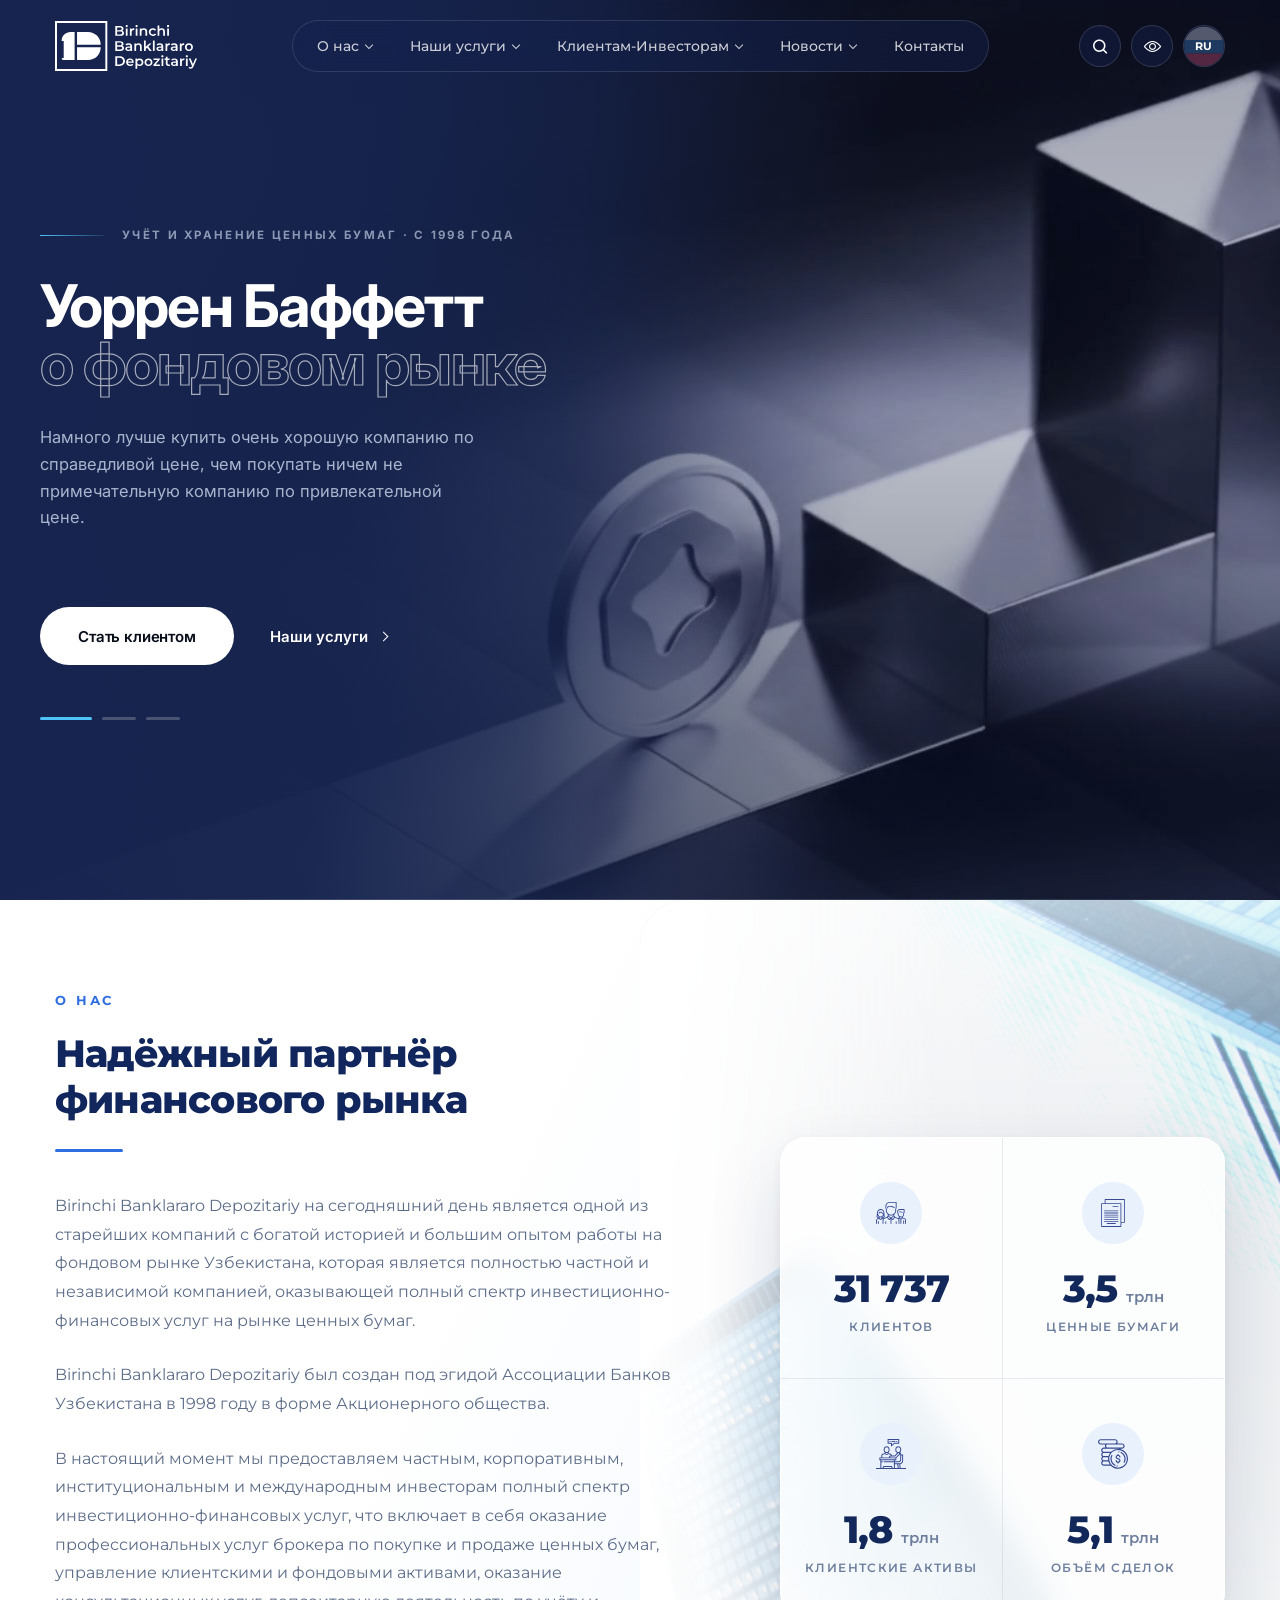
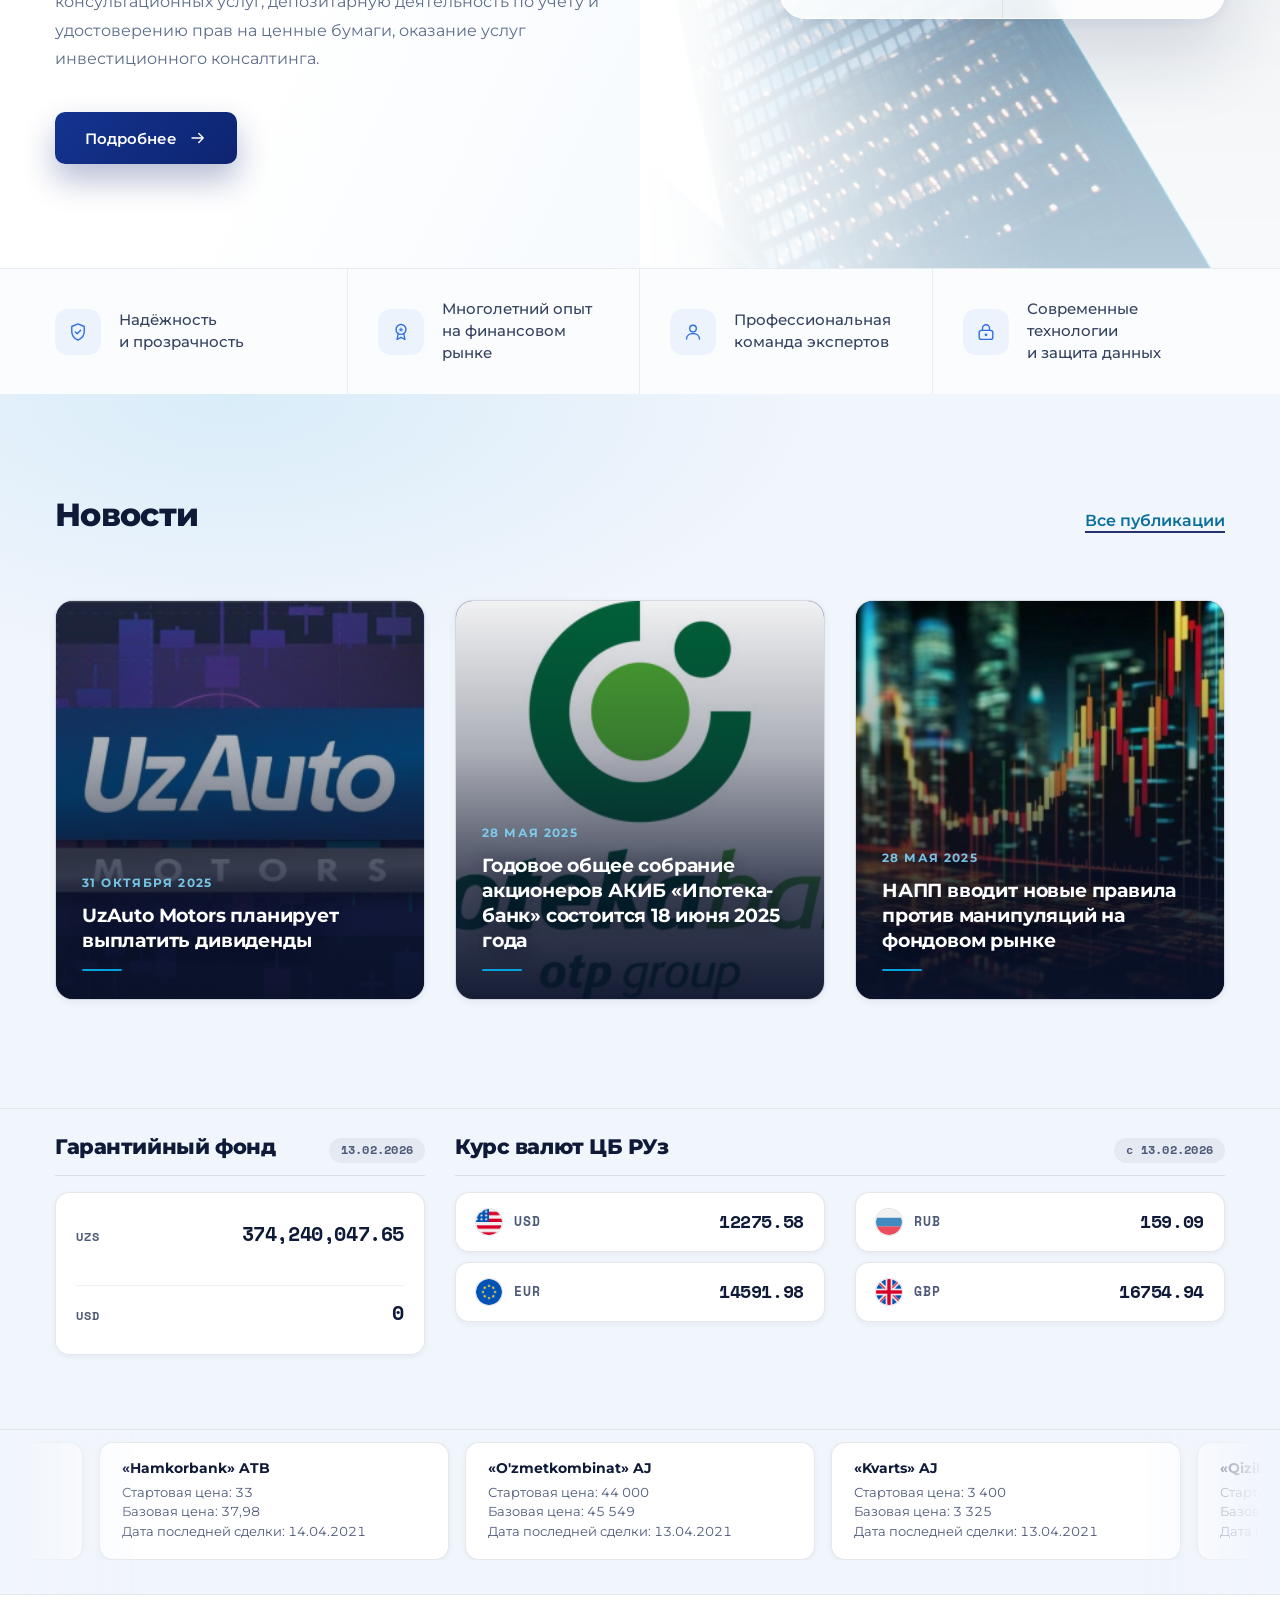
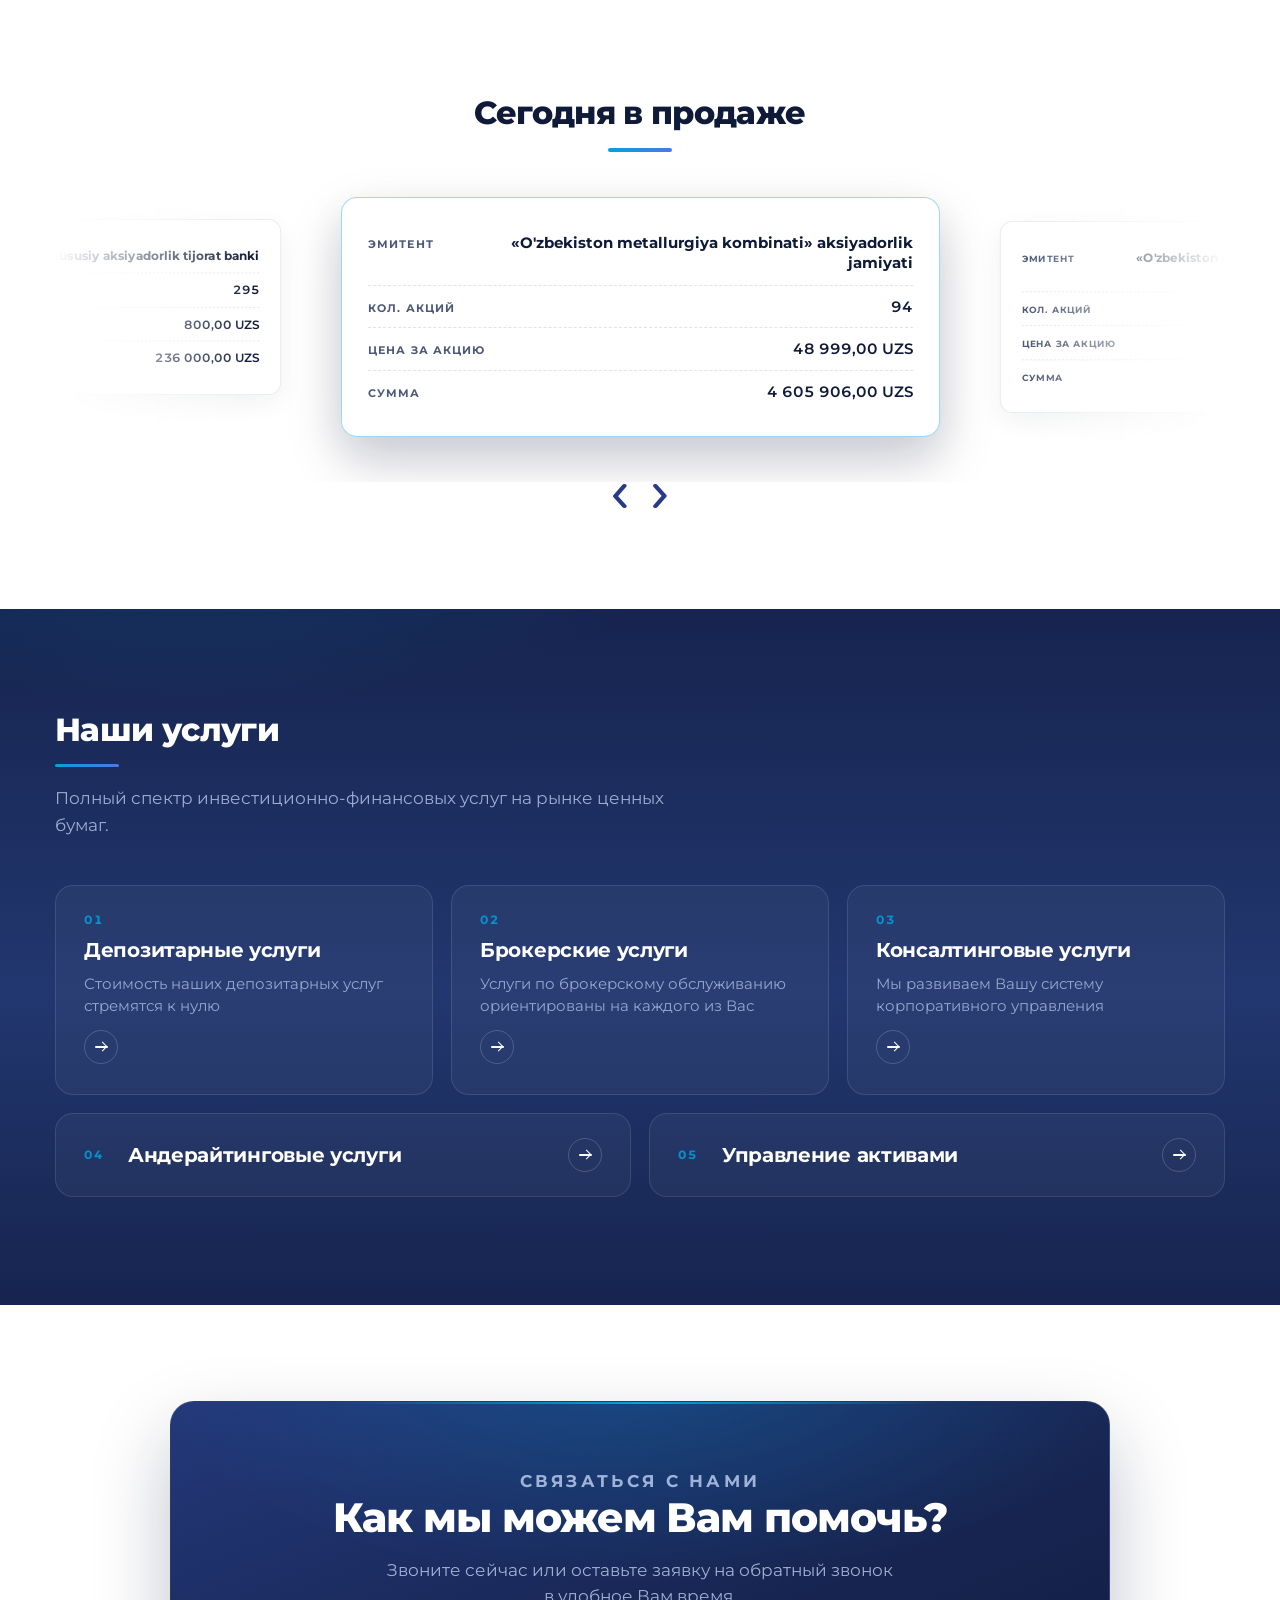
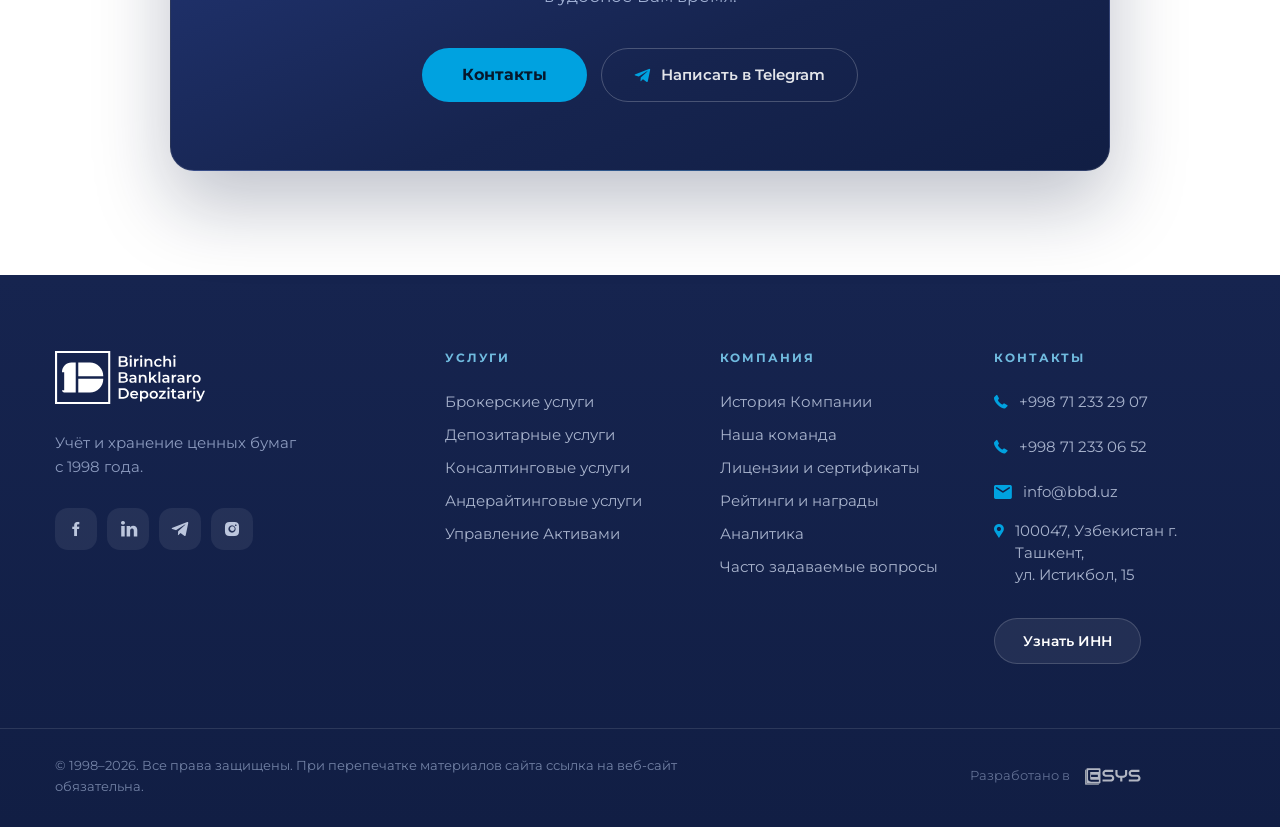
==== commit 7faa9f49: "text removed" ====
--- a/index.html
+++ b/index.html
@@ -4283,14 +4283,6 @@
                 </div><!-- /.hero__copy -->
 
             </div><!-- /.hero__inner -->
-
-            <!-- a direct child of .hero, not of .hero__inner: it is
-                 positioned against the section, and it was already being
-                 parsed that way — the markup simply carried one stray
-                 closing tag after it that said otherwise. -->
-            <p class="hero__imprint hero__fade hero__fade--6">
-                Ташкент · Республика Узбекистан
-            </p>
 
         </section>
 
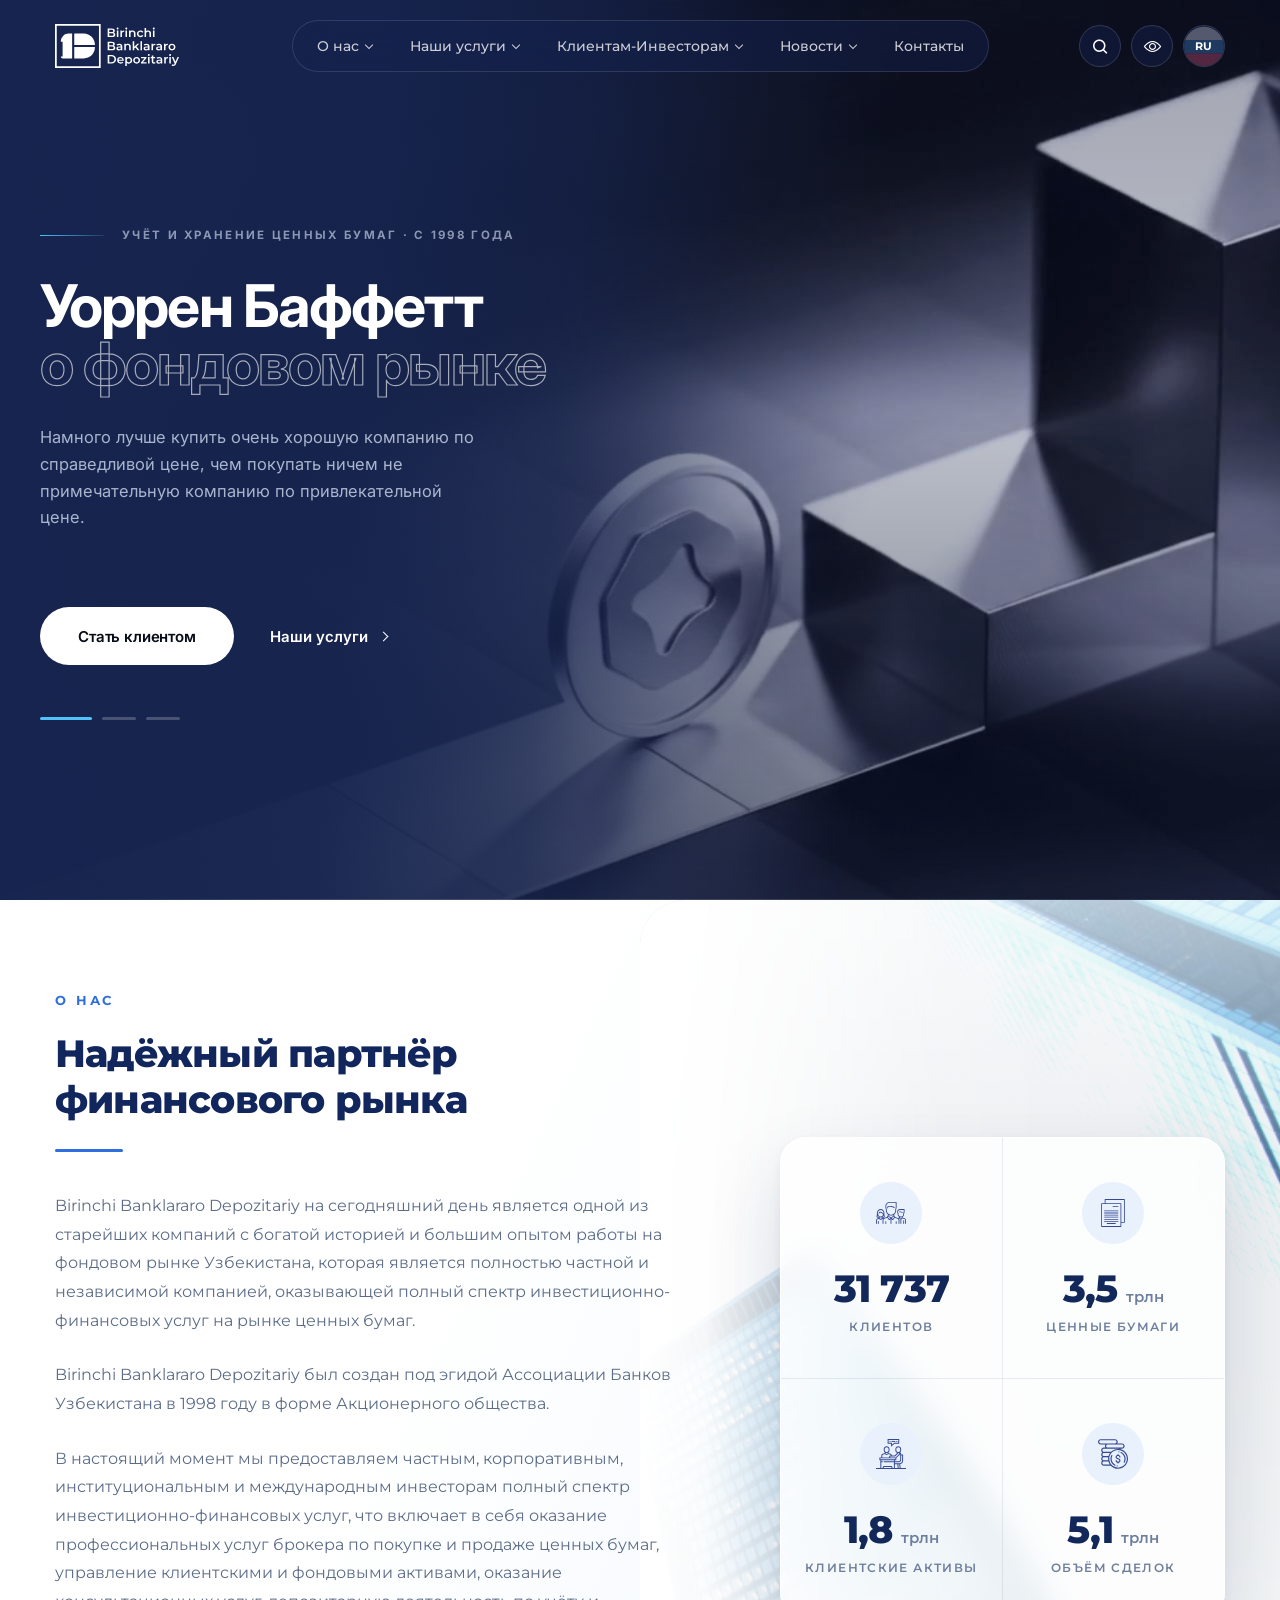
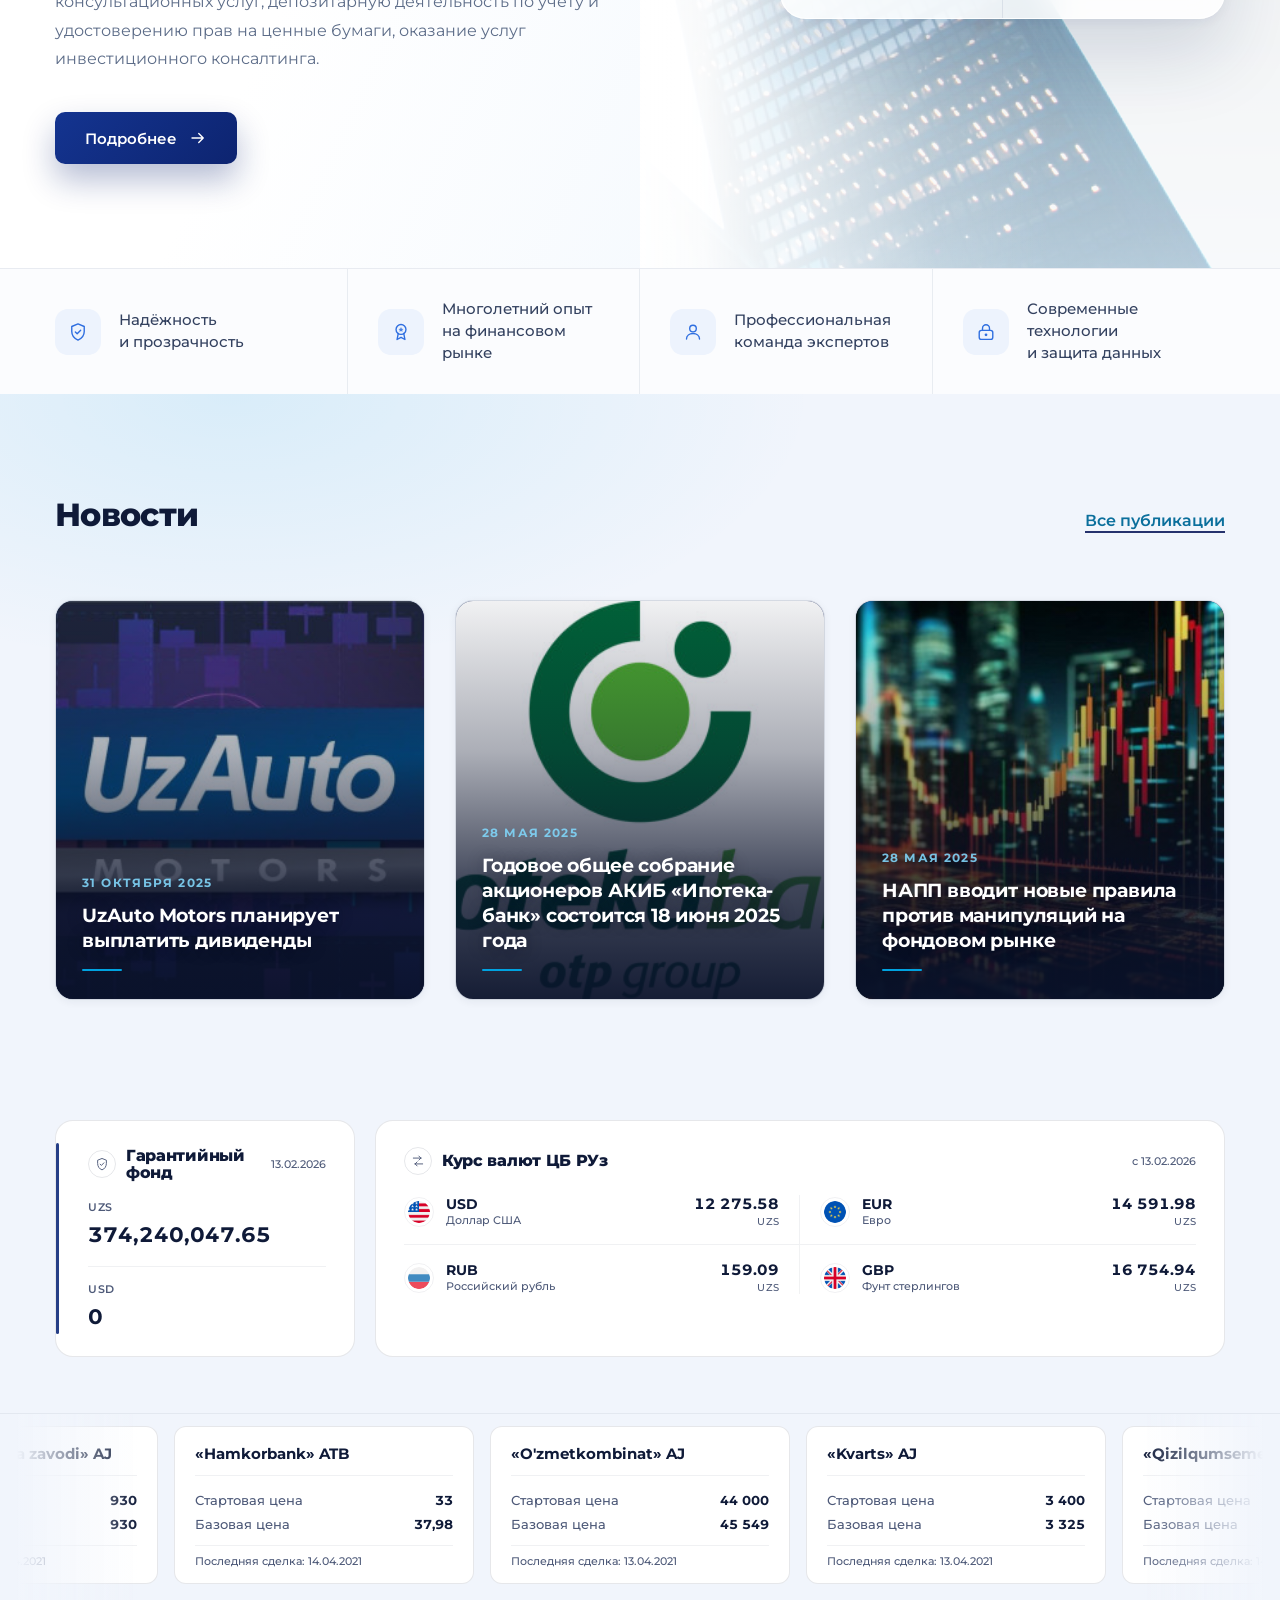
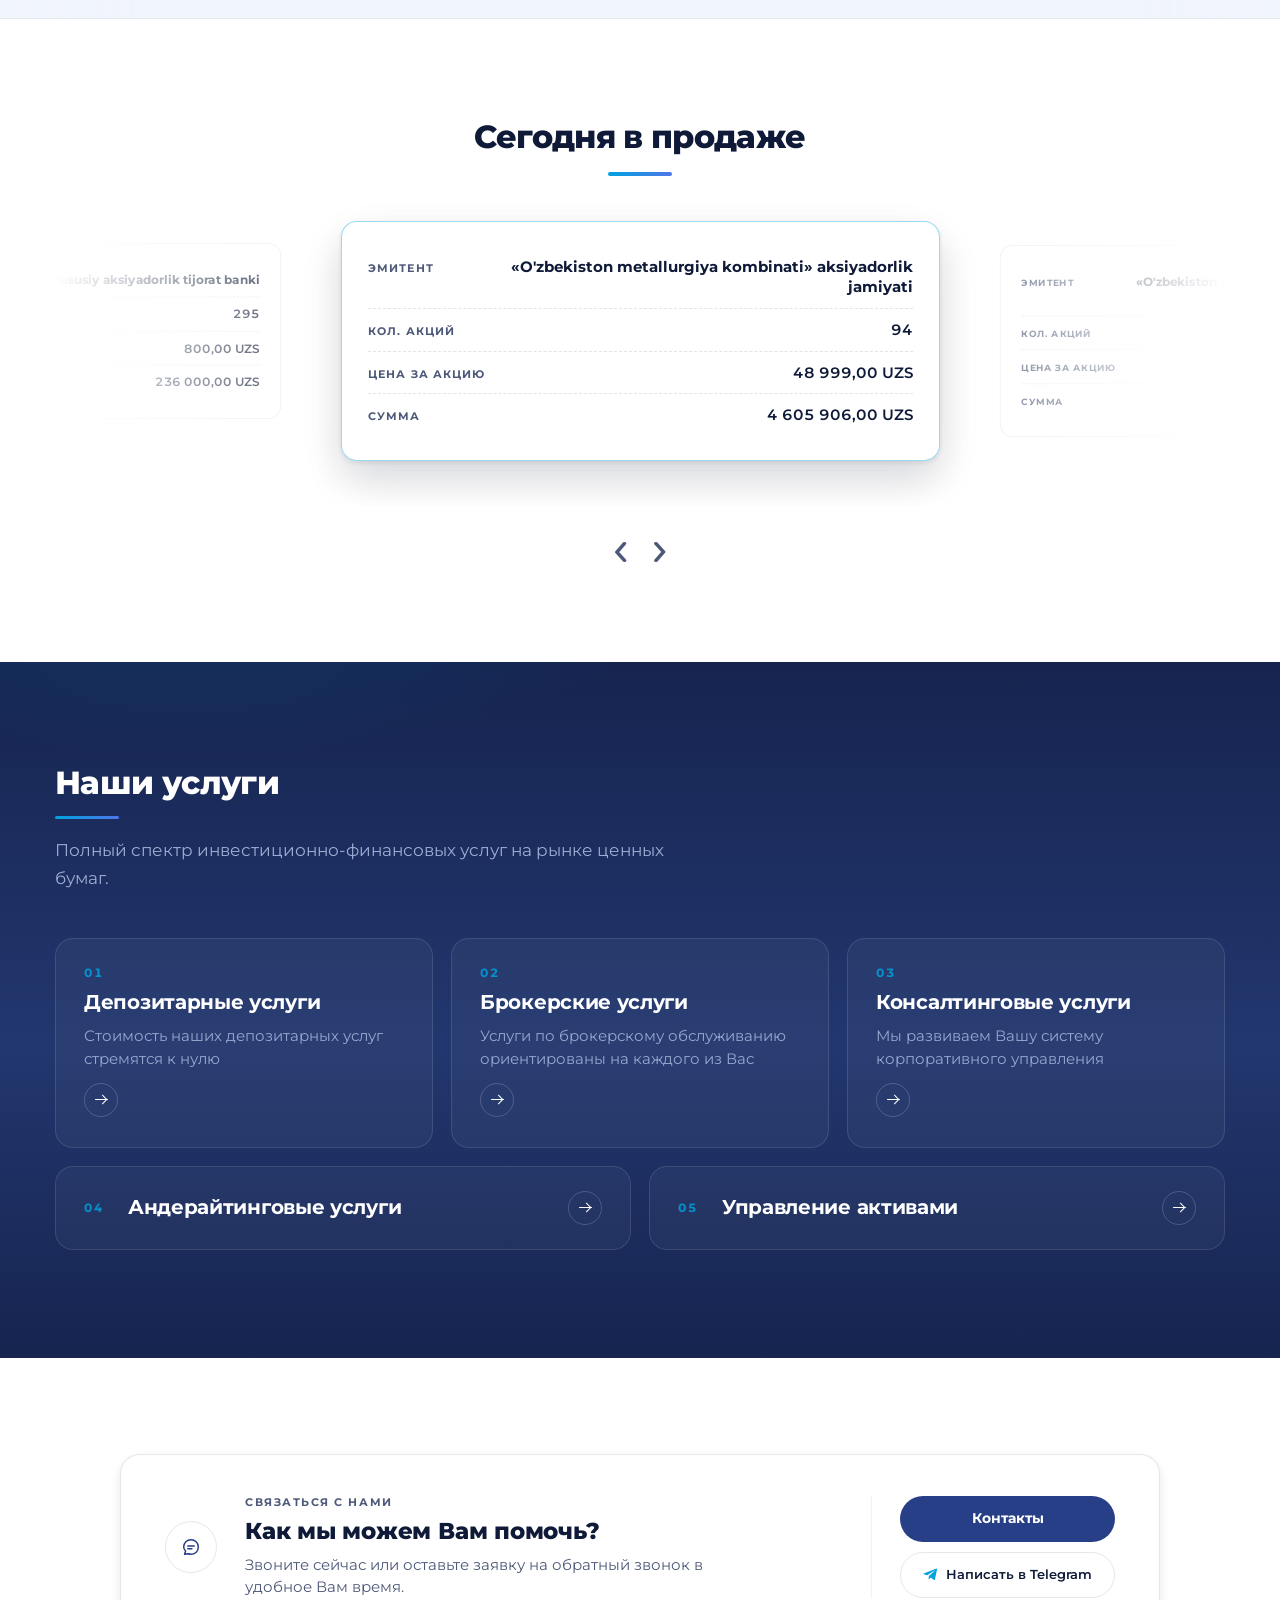
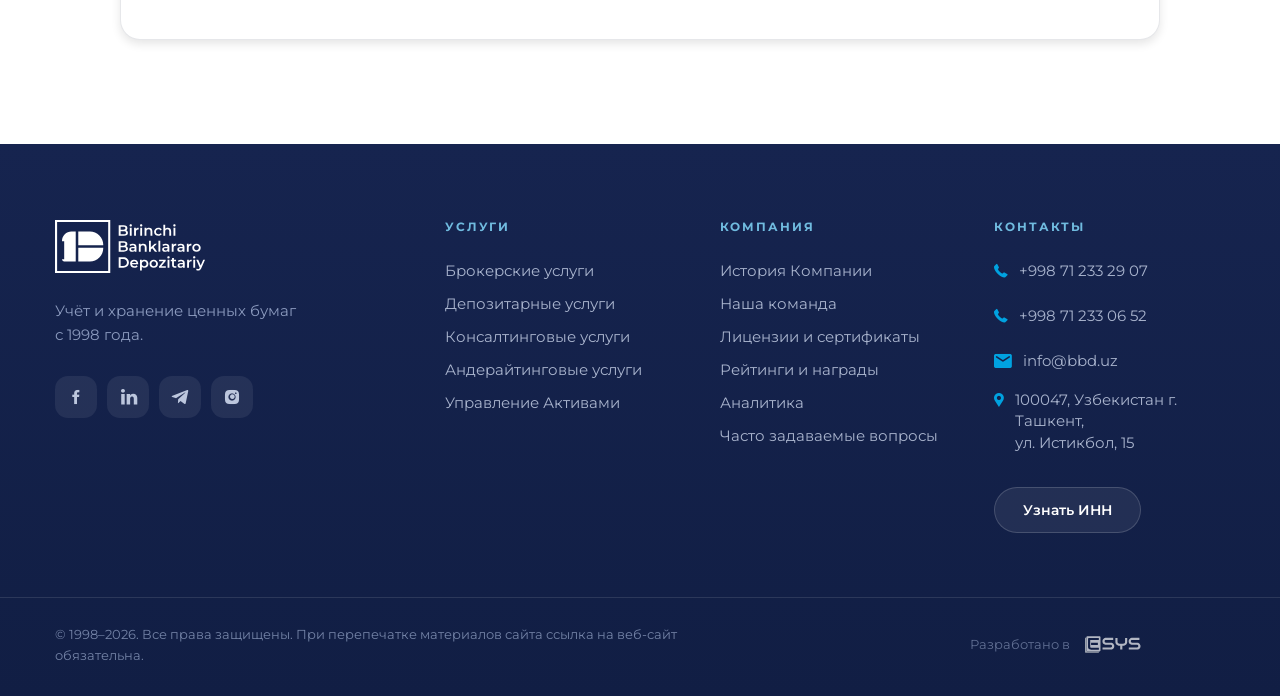
==== commit 0d4b7b24: "last changes" ====
--- a/index.html
+++ b/index.html
@@ -169,7 +169,17 @@
            On top of the row's own 10px gap that made the search-to-eye gap
            32px against 10px from the eye to the language switch, so the
            three controls were visibly unevenly spaced. The row's gap is
-           the only thing that should set this. */
+           the only thing that should set this.
+
+           This used to reset only .header-tools' direct children, which
+           was every tool-btn back when they sat straight in the row. The
+           search and eye buttons now sit one level deeper, each inside
+           its own .header-tool-pop (so their popover can anchor to them),
+           which took them out of reach of a `>` selector and let the
+           22px margin back in unopposed. Targeting .tool-btn itself
+           instead of "direct child of .header-tools" keeps the reset
+           working regardless of how deep a button sits. */
+        .header-tools .tool-btn,
         .header-tools > * {
             margin-left: 0;
             margin-right: 0;
@@ -190,7 +200,7 @@
            lockup and is used as drawn. */
         .logo img {
             display: block;
-            width: 142px;
+            width: 124px;
             height: auto;
         }
 
@@ -615,100 +625,295 @@
         }
 
         /* =====================================================
-           SEARCH / EYE PANELS - must sit ABOVE the headers
+           SEARCH / ACCESSIBILITY POPOVERS
+
+           These used to be full-width bands fixed under the header,
+           JS-positioned on every scroll/resize (window.positionHeaderPanels)
+           because they lived outside .header-tools in the markup. They are
+           now children of a .header-tool-pop wrapper next to their own
+           icon, so plain position:absolute anchors them - same card,
+           border, shadow and arrow as .dropdown-menu / .langswitch__menu
+           above, so all three header popovers read as one component
+           instead of two languages.
+
+           positionHeaderPanels() (defined further down the page) is now a
+           no-op kept only so the existing scroll/resize/animationend
+           callers have nothing to break on.
         ===================================================== */
-        .js-search-content,
-        .js-eye-content {
-            position: fixed;
-            top: 164px;
-            left: 0;
-            width: 100%;
-            z-index: 1200;
-            overflow: hidden;
-        }
-
-        .header__search-content,
-        .header__eye-content {
-            height: auto;
-            min-height: 84px;
-            padding: 18px 0;
-            background: rgba(12,25,55,.97);
-            backdrop-filter: blur(18px);
-            -webkit-backdrop-filter: blur(18px);
-            border-top: 1px solid rgba(255,255,255,.10);
-            border-bottom: 1px solid rgba(255,255,255,.14);
-            box-shadow: 0 18px 40px rgba(0,0,0,.28);
-            color: #fff;
-        }
-
-        .header__search-content .container > .d-flex {
-            width: 100%;
-            gap: 12px;
-        }
-
-        .header__search-content .input {
+        .header-tool-pop {
+            position: relative;
+        }
+
+        .header-popover {
+            position: absolute;
+            top: calc(100% + 14px);
+            right: 0;
+            background: #ffffff;
+            border: 1px solid rgba(39,59,137,.08);
+            border-radius: 14px;
+            box-shadow:
+                0 20px 46px rgba(7,16,34,.26),
+                0 2px 8px rgba(7,16,34,.10);
+            z-index: 300;
+            color: var(--text);
+        }
+
+        .header-popover::after {
+            content: "";
+            position: absolute;
+            top: -6px;
+            right: 20px;
+            width: 12px;
+            height: 12px;
+            background: #ffffff;
+            border-left: 1px solid rgba(39,59,137,.08);
+            border-top: 1px solid rgba(39,59,137,.08);
+            border-radius: 3px 0 0 0;
+            transform: rotate(45deg);
+        }
+
+        /* ---------- search ---------- */
+        .header-popover--search {
+            width: min(320px, 86vw);
+            padding: 10px;
+        }
+
+        .header-popover--search .d-flex {
+            display: flex;
+            align-items: center;
+            gap: 8px;
+        }
+
+        .header-popover--search .input {
             flex: 1;
-            height: 48px;
-            padding: 0 18px;
-            background: rgba(255,255,255,.10);
-            border: 1px solid rgba(255,255,255,.22);
-            border-radius: 10px;
-            color: #fff;
-            font-size: 15px;
-            font-weight: 500;
+            min-width: 0;
+            height: 46px;
+            padding: 0 16px;
+            background: #f1f5fc;
+            border: 1px solid rgba(39,59,137,.10);
+            border-radius: 999px;
+            color: var(--text);
+            font-size: 14px;
+            font-family: inherit;
             outline: none;
-            transition: .25s ease;
-        }
-
-        .header__search-content .input::placeholder {
-            color: rgba(255,255,255,.60);
-        }
-
-        .header__search-content .input:focus {
-            background: rgba(255,255,255,.16);
-            border-color: rgba(255,255,255,.50);
-        }
-
-        .header__search-content button {
-            height: 48px;
-            min-width: 48px;
-            margin-left: 0;
+            transition: .2s ease;
+        }
+
+        .header-popover--search .input::placeholder {
+            color: var(--gray);
+        }
+
+        .header-popover--search .input:focus {
+            background: #fff;
+            border-color: var(--primary);
+        }
+
+        .header-popover--search button {
+            width: 46px;
+            height: 46px;
+            flex-shrink: 0;
             display: flex;
             align-items: center;
             justify-content: center;
+            background: var(--primary);
+            color: #fff;
+            border: none;
+            border-radius: 50%;
+            cursor: pointer;
+            font-size: 15px;
+            transition: background-color .2s ease;
+        }
+
+        .header-popover--search button:hover {
+            background: var(--accent);
+        }
+
+        /* ---------- accessibility ---------- */
+        .header-popover--eye {
+            width: min(300px, 88vw);
+            padding: 14px 16px;
+        }
+
+        .header-popover__title {
+            margin: 0 0 10px;
+            font-size: 11.5px;
+            font-weight: 700;
+            letter-spacing: .06em;
+            text-transform: uppercase;
+            color: var(--gray);
+        }
+
+        .a11y-row {
+            display: flex;
+            align-items: center;
+            justify-content: space-between;
+            gap: 12px;
+            padding: 10px 0;
+            border-bottom: 1px solid rgba(39,59,137,.08);
+        }
+
+        .a11y-row:last-of-type {
+            border-bottom: none;
+        }
+
+        .a11y-row__label {
+            display: flex;
+            align-items: center;
+            gap: 8px;
+            font-size: 13px;
+            font-weight: 500;
+            color: var(--text);
+        }
+
+        .a11y-row__label i {
+            font-size: 15px;
+            color: var(--primary);
+        }
+
+        /* sound toggle - restyles the existing .js-voice button into a
+           switch; bvi.js still just adds/removes .active on click */
+        .header__eye-content_radio {
+            position: relative;
+            width: 40px;
+            height: 24px;
+            flex-shrink: 0;
+            border: none;
+            border-radius: 999px;
+            background: var(--primary);
+            cursor: pointer;
+            transition: background-color .2s ease;
+        }
+
+        .header__eye-content_radio i {
+            display: none;
+        }
+
+        .header__eye-content_radio::after {
+            content: "";
+            position: absolute;
+            top: 3px;
+            left: 3px;
+            width: 18px;
+            height: 18px;
+            border-radius: 50%;
             background: #fff;
+            box-shadow: 0 1px 3px rgba(15,26,56,.25);
+            transition: left .2s ease, right .2s ease;
+        }
+
+        .header__eye-content_radio.active {
+            background: rgba(39,59,137,.14);
+        }
+
+        .header__eye-content_radio.active::after {
+            left: 19px;
+        }
+
+        /* font-size stepper */
+        .a11y-stepper {
+            display: flex;
+            align-items: center;
+            flex-shrink: 0;
+            border: 1px solid rgba(39,59,137,.10);
+            border-radius: 999px;
+            overflow: hidden;
+        }
+
+        .header__eye-content_button {
+            width: 32px;
+            height: 32px;
+            display: flex;
+            align-items: center;
+            justify-content: center;
+            margin: 0;
+            border: none;
+            background: #f1f5fc;
+            color: var(--text);
+            font-size: 12px;
+            cursor: pointer;
+            transition: background-color .2s ease, color .2s ease;
+        }
+
+        .header__eye-content_button + .header__eye-content_button {
+            border-left: 1px solid rgba(39,59,137,.10);
+        }
+
+        .header__eye-content_button:hover,
+        .header__eye-content_button.active {
+            background: var(--primary);
+            color: #fff;
+        }
+
+        /* colour-scheme swatches */
+        .a11y-swatches {
+            display: flex;
+            gap: 6px;
+            flex-shrink: 0;
+        }
+
+        .header__eye-content_color {
+            width: 30px;
+            height: 30px;
+            display: flex;
+            align-items: center;
+            justify-content: center;
+            margin: 0;
+            padding: 0;
+            border-radius: 8px;
+            border: 1.5px solid rgba(39,59,137,.14);
+            font-family: inherit;
+            font-size: 12px;
+            font-weight: 800;
+            cursor: pointer;
+            transition: outline-color .2s ease;
+        }
+
+        .header__eye-content_color.bg-blue-light {
+            background: #e7f1fc;
+            border-color: #bcdcf5;
             color: var(--primary);
-            border: none;
-            border-radius: 10px;
+        }
+
+        .header__eye-content_color.bg-silver {
+            background: #e9e9ec;
+            color: #333;
+        }
+
+        .header__eye-content_color:not(.bg-blue-light):not(.bg-silver) {
+            background: #14151b;
+            color: #fff;
+            border-color: #14151b;
+        }
+
+        .header__eye-content_color.active {
+            outline: 2px solid var(--accent);
+            outline-offset: 2px;
+        }
+
+        .header-popover__reset {
+            display: block;
+            width: 100%;
+            margin-top: 12px;
+            padding: 9px;
+            background: transparent;
+            border: 1px solid rgba(39,59,137,.14);
+            border-radius: 999px;
+            color: var(--gray);
+            font-size: 12px;
+            font-weight: 700;
+            text-align: center;
             cursor: pointer;
-            transition: .25s ease;
-        }
-
-        .header__search-content button:hover {
-            background: #00a2e0;
-            color: #fff;
-        }
-
-        .header__eye-content .btn--white {
-            padding: 10px 18px;
-            border-radius: 10px;
+            transition: border-color .2s ease, color .2s ease;
+        }
+
+        .header-popover__reset:hover {
+            border-color: var(--primary);
+            color: var(--primary);
         }
 
         @media (max-width: 700px) {
-            .js-search-content,
-            .js-eye-content {
-                top: 136px;
-            }
-            .header__search-content,
-            .header__eye-content {
-                padding: 14px 0;
-            }
-            .header__search-content .input {
-                height: 44px;
-            }
-            .header__search-content button {
-                height: 44px;
-                min-width: 44px;
+            .header-popover {
+                right: -8px;
             }
         }
 
@@ -801,7 +1006,7 @@
         }
 
         .main-header.scrolled .logo img {
-            width: 158px;
+            width: 112px;
         }
 
         /* pinned, the bar is itself a capsule - so the nav gives up its own
@@ -1106,31 +1311,20 @@
 
         /* =====================================================
            RATES + TICKER - soft band
+
+           .main-course, .main-course__title and the guarantee-fund /
+           currency panel styling now live entirely in modern-design.css
+           (.finance-grid, .finance-panel, .fund-stat, .currency-item),
+           which is the one place they should be defined. This file used
+           to carry three
+           overlapping generations of rules for the same classes - a
+           Bootstrap-grid version, a "cards in two columns" version, and
+           the current one - and the older two kept winning the cascade
+           because this inline block loads after modern-design.css,
+           which silently overrode the padding and centred the section
+           title instead of letting it sit next to its icon. Removed
+           rather than patched over, to stop that from recurring.
         ===================================================== */
-        .main-course {
-            margin: 0 !important;
-            padding: 26px 0 44px;
-            border-top: 1px solid var(--ink-line-soft);
-        }
-
-        .main-course__title h3 {
-            color: var(--ink);
-            font-size: 30px;
-        }
-
-        .main-course__title p {
-            color: var(--ink-soft);
-        }
-
-        .main-course__fund h3,
-        .main-course__summ {
-            color: var(--ink);
-        }
-
-        .main-course__fund p,
-        .main-course__name {
-            color: var(--ink-soft);
-        }
 
         /* the ticker continues the same band instead of starting a new one */
         .main-company {
@@ -1184,23 +1378,11 @@
             box-shadow: 0 24px 60px rgba(15,26,56,.14);
         }
 
-        /* =====================================================
-           CONTACT - light band
-        ===================================================== */
-        .band--light .main-contact {
-            border-radius: 18px;
-            border: 1px solid rgba(15,26,56,.07);
-            box-shadow: 0 22px 55px rgba(15,26,56,.10);
-            padding: 38px 42px;
-        }
-
-        .band--light .main-contact .title {
-            color: var(--ink);
-        }
-
-        .band--light .main-contact p {
-            color: var(--ink-soft);
-        }
+        /* The .band--light .main-contact rules that used to live here are
+           gone - see the "CLOSING PANEL - fourth pass" comment further
+           down, which is now the only definition of this component. This
+           was the first of three overlapping copies that kept springing
+           the shadow back after later edits tried to remove it. */
 
         /* =====================================================
            FOOTER - closes on the header's navy
@@ -1211,11 +1393,9 @@
 
         @media (max-width: 992px) {
             .main-about       { padding: 74px 0 78px; }
-            .main-course      { padding: 22px 0 34px; }
             .band--soft       { padding: 70px 0 60px; }
             .main-today       { padding: 70px 0 66px; }
             .band--light      { padding: 66px 0 72px; }
-            .main-course__title h3 { font-size: 24px; }
         }
 
         @media (max-width: 700px) {
@@ -1236,7 +1416,13 @@
                 padding: 9px 14px;
                 font-size: 13px;
             }
-            .logo img { width: 168px; }
+            /* these three breakpoints used to grow the logo to 168/150px
+               before shrinking it again at 700/450px - larger than the
+               142px base it stepped down from, imported wholesale from
+               a different template's numbers ("from second.html" above)
+               without reconciling them against this page's own logo
+               size. Rescaled so it steps down monotonically instead. */
+            .logo img { width: 118px; }
         }
 
         @media (max-width: 1040px) {
@@ -1247,7 +1433,7 @@
                 padding: 8px 11px;
                 font-size: 12px;
             }
-            .logo img { width: 150px; }
+            .logo img { width: 112px; }
             .tool-btn {
                 width: 38px;
                 height: 38px;
@@ -1281,7 +1467,7 @@
                 grid-template-columns: auto 1fr;
                 gap: 12px;
             }
-            .logo img { width: 132px; }
+            .logo img { width: 104px; }
             .header-tools {
                 gap: 8px;
             }
@@ -1293,7 +1479,7 @@
         }
 
         @media (max-width: 450px) {
-            .logo img { width: 116px; }
+            .logo img { width: 92px; }
             .header-tools {
                 gap: 6px;
             }
@@ -1453,8 +1639,6 @@
            digits change width.
         ===================================================== */
         .main-about__icons-title,
-        .main-course__summ,
-        .main-course__fund h3,
         .main-today__item-info .text-medium,
         .main-company__item p,
         .svc__index {
@@ -1578,143 +1762,14 @@
             border-bottom: 1px solid var(--band-edge);
         }
 
-        /* =====================================================
-           RATES — read as instruments, not as list rows
-
-           Guarantee fund and CBU rates are the only live numbers
-           above the fold after the hero. They get a card each, the
-           code and the figure on one baseline, and the figure right
-           aligned so four of them stack into a readable column.
-        ===================================================== */
-        .main-course__title {
-            display: flex;
-            align-items: baseline;
-            justify-content: space-between;
-            gap: 16px;
-            margin-bottom: 16px;
-            padding-bottom: 12px;
-            border-bottom: 1px solid var(--ink-line);
-        }
-
-        .main-course__title h3 {
-            margin: 0;
-            font-size: 21px;
-            font-weight: 800;
-            letter-spacing: -.02em;
-        }
-
-        /* the as-of date is a stamp on the figures below it, not a
-           subtitle - it gets the chip treatment and the mono face the
-           figures use */
-        .main-course__title p {
-            margin: 0;
-            padding: 5px 12px;
-            border-radius: 999px;
-            background: rgba(15,26,56,.05);
-            font-family: 'Space Mono', 'SFMono-Regular', Consolas, monospace;
-            font-size: 11.5px;
-            font-weight: 700;
-            letter-spacing: .02em;
-            color: var(--ink-soft);
-            white-space: nowrap;
-        }
-
-        /* On the soft band these are white cards again, which is what the
-           template shipped - but with a hairline and a light shadow doing
-           the lifting rather than the heavy drop shadow it came with. The
-           backdrop blur goes with the translucency: there is nothing
-           behind a solid card to blur, and it was costing a filter pass
-           on four cards for no visible effect. */
-        .main-course__blog {
-            padding: 16px 20px;
-            border: 1px solid var(--ink-line);
-            border-radius: 14px;
-            background: #fff;
-            box-shadow: 0 2px 6px rgba(15,26,56,.05);
-            transition:
-                box-shadow .28s ease,
-                border-color .28s ease,
-                transform .28s cubic-bezier(.22,.61,.36,1);
-        }
-
-        .main-course__blog:hover {
-            border-color: rgba(0,162,224,.45);
-            box-shadow: 0 14px 30px rgba(15,26,56,.10);
-            transform: translateY(-2px);
-        }
-
-        /* the guarantee fund card holds two figures stacked */
-        .main-course .col-md-4 .main-course__blog {
-            display: grid;
-            gap: 14px;
-        }
-
-        .main-course__fund {
-            display: flex;
-            align-items: baseline;
-            justify-content: space-between;
-            gap: 14px;
-        }
-
-        .main-course__fund + .main-course__fund {
-            padding-top: 14px;
-            border-top: 1px solid var(--ink-line-soft);
-        }
-
-        .main-course__fund p {
-            margin: 0;
-            font-family: 'Space Mono', 'SFMono-Regular', Consolas, monospace;
-            font-size: 12px;
-            font-weight: 700;
-            letter-spacing: .08em;
-            color: var(--ink-soft);
-        }
-
-        /* Space Mono, like the about panel and the hero: these are the
-           only figures on the page that were still set in Montserrat, so
-           the guarantee fund and the CBU rates read as body copy that
-           happened to contain numbers rather than as instruments. */
-        .main-course__fund h3 {
-            margin: 0;
-            font-family: 'Space Mono', 'SFMono-Regular', Consolas, monospace;
-            font-size: 20px;
-            font-weight: 700;
-            letter-spacing: -.02em;
-            color: var(--ink);
-        }
-
-        .main-course__image {
-            width: 26px;
-            height: 26px;
-            margin-right: 12px;
-            border-radius: 50%;
-            /* the flag PNGs inside these SVGs have hard square edges */
-            object-fit: cover;
-            box-shadow: 0 0 0 1px rgba(15,26,56,.12);
-        }
-
-        .main-course__name {
-            font-family: 'Space Mono', 'SFMono-Regular', Consolas, monospace;
-            font-size: 12.5px;
-            font-weight: 700;
-            letter-spacing: .06em;
-            color: var(--ink-soft);
-        }
-
-        .main-course__summ {
-            margin: 0;
-            font-family: 'Space Mono', 'SFMono-Regular', Consolas, monospace;
-            font-size: 18px;
-            font-weight: 700;
-            letter-spacing: -.02em;
-            color: var(--ink);
-        }
-
-        /* stagger the four rate cards instead of firing them together */
-        .main-course .col-sm-6:first-child .main-course__blog:nth-child(1) { animation-delay: .05s !important; }
-        .main-course .col-sm-6:first-child .main-course__blog:nth-child(2) { animation-delay: .12s !important; }
-        .main-course .col-sm-6:last-child  .main-course__blog:nth-child(1) { animation-delay: .19s !important; }
-        .main-course .col-sm-6:last-child  .main-course__blog:nth-child(2) { animation-delay: .26s !important; }
+        /* .main-course__title's layout, colours and the date-chip now
+           live in modern-design.css next to the icon badge they sit
+           beside. This was a second, older definition - baseline
+           alignment with justify-content:space-between, written before
+           the icon existed - that kept winning the cascade because this
+           inline block loads after modern-design.css, which is what
+           stranded the heading in the middle of the row instead of next
+           to its icon. */
 
         /* =====================================================
            TICKER — let it run off the edges
@@ -2067,31 +2122,13 @@
            bottom cards without saying anything about a depositary.
            Removed rather than dimmed further. */
 
-        /* =====================================================
-           READING PROGRESS
-
-           The page is long and the header hides itself on the way
-           down, so there is no other cue for how much is left.
-        ===================================================== */
-        .readbar {
-            position: fixed;
-            top: 0;
-            left: 0;
-            right: 0;
-            height: 3px;
-            z-index: 200;
-            background: transparent;
-            pointer-events: none;
-        }
-
-        .readbar__fill {
-            display: block;
-            height: 100%;
-            transform: scaleX(0);
-            transform-origin: left center;
-            background: linear-gradient(90deg, var(--accent), #4e76e8);
-            will-change: transform;
-        }
+        /* The fixed reading-progress line that used to sit here (.readbar /
+           .readbar__fill, a 3px bar across the very top of the viewport
+           that filled in as the page scrolled) is removed - it read as a
+           stray line drifting under the header rather than a legible
+           progress cue. js/sections.js's "READBAR + TOTOP" scroll
+           handler still runs the back-to-top button, just without the
+           bar half of it. */
 
         /* =====================================================
            BACK TO TOP
@@ -2152,10 +2189,8 @@
             html { scroll-behavior: auto; }
 
             .totop,
-            .readbar__fill,
             .svc,
             .svc__go,
-            .main-course__blog,
             .main-today__item {
                 transition: none !important;
             }
@@ -2183,7 +2218,6 @@
             .main-services { padding: 76px 0 82px; }
             .services__head { margin-bottom: 34px; }
 
-            .main-course__title h3 { font-size: 18px; }
             .main-company::before,
             .main-company::after { width: 70px; }
         }
@@ -2217,9 +2251,6 @@
                 gap: 4px;
             }
             .main-today__item-info .text-medium { text-align: left; }
-
-            .main-course__blog { padding: 14px 16px; }
-            .main-course__summ { font-size: 16px; }
 
             .totop { right: 16px; bottom: 16px; width: 42px; height: 42px; }
         }
@@ -2405,7 +2436,7 @@
         .mobnav {
             position: fixed;
             inset: 0;
-            z-index: 300;   /* over the header capsule and the readbar */
+            z-index: 300;   /* over the header capsule */
         }
 
         .mobnav[hidden] { display: none; }
@@ -2986,178 +3017,179 @@
 
 
         /* =====================================================
-           CLOSING PANEL - redesigned
-
-           Was a pale card with the copy at one end and the buttons at
-           the other, and a phone number and email address in between
-           that the footer already carries three lines further down.
-
-           Now it is a navy plate on the white band - the same move as
-           the figures panel in the about section, which makes the two
-           read as a pair of bookends rather than two unrelated cards.
-           The composition is centred, because with the duplicated
-           contact row gone there is not enough left in it to justify
-           a two-column split: the same content spread across 1120px
-           was what left the hole in the middle.
+           CLOSING PANEL - fourth pass
+
+           History: started as a pale card with copy at one end and
+           buttons at the other, plus a duplicate phone/email the
+           footer already carries. That became a centred navy plate to
+           pair with the about section's figures panel. Two later
+           passes tried to soften that plate's shadow and glow, and
+           neither one actually reached the page: a second <style>
+           block further down (the "de-weighting pass", search
+           ".main-contact" there) redefined this selector's radius and
+           shadow one more time and, loading after this block, kept
+           winning the cascade regardless of what changed here.
+
+           Rebuilt from the ground up instead of softened again: back
+           to the light, hairline-bordered card the finance card above
+           it already uses (thin border, no drop shadow, restrained
+           type), and back to the original split composition - an icon,
+           left-aligned copy, a vertical hairline, the two actions
+           beside it - rather than everything centred under one big
+           headline. The other two definitions of .band--light
+           .main-contact are removed so this is the only one left.
         ===================================================== */
         .band--light .main-contact {
             position: relative;
+            display: grid;
+            grid-template-columns: auto 1fr auto;
+            align-items: center;
+            gap: 28px;
+            width: 100%;
+            max-width: 1040px;
+            margin-left: auto;
+            margin-right: auto;
+            box-sizing: border-box;
+            padding: 40px 44px;
+            background: var(--band-light, #ffffff);
+            border: 1px solid var(--ink-line, rgba(15,26,56,.08));
+            border-radius: 20px;
+        }
+
+        .main-contact__icon {
+            flex: 0 0 auto;
+            width: 52px;
+            height: 52px;
+            display: flex;
+            align-items: center;
+            justify-content: center;
+            border-radius: 50%;
+            border: 1px solid var(--ink-line, rgba(15,26,56,.14));
+            color: var(--primary);
+        }
+
+        .main-contact__copy {
+            min-width: 0;
+        }
+
+        .main-contact__eyebrow {
+            margin: 0 0 8px;
+            font-size: 11px;
+            font-weight: 700;
+            letter-spacing: .14em;
+            text-transform: uppercase;
+            color: var(--ink-soft);
+        }
+
+        .band--light .main-contact .title {
+            margin: 0 0 8px;
+            max-width: none;
+            color: var(--ink);
+            font-size: 23px;
+            font-weight: 800;
+            line-height: 1.25;
+            letter-spacing: -.01em;
+        }
+
+        .band--light .main-contact p:not(.main-contact__eyebrow) {
+            margin: 0;
+            max-width: 46ch;
+            font-size: 14.5px;
+            line-height: 1.55;
+            color: var(--ink-soft);
+        }
+
+        .main-contact__actions {
+            flex: 0 0 auto;
             display: flex;
             flex-direction: column;
-            align-items: center;
-            text-align: center;
-            gap: 0;
-            width: 100%;
-            max-width: 940px;
-            margin-left: auto;
-            margin-right: auto;
-            /* styles.min.css does not put this element in border-box, so
-               a bare max-width would cap the content box and add the side
-               padding on top of it */
-            box-sizing: border-box;
-            padding: 66px 56px 68px;
-            border: 1px solid rgba(255,255,255,.10);
-            border-radius: 24px;
-            overflow: hidden;
-            background:
-                radial-gradient(720px 320px at 50% -10%, rgba(0,162,224,.22), transparent 68%),
-                linear-gradient(158deg, var(--navy-600) 0%, var(--navy-800) 62%, var(--navy-900) 100%);
-            box-shadow: 0 34px 76px rgba(12,24,58,.26);
-        }
-
-        /* a hairline of accent along the top edge, as on the about panel */
-        .band--light .main-contact::before {
-            content: "";
-            position: absolute;
-            left: 18%;
-            right: 18%;
-            top: 0;
-            height: 2px;
-            background: linear-gradient(90deg, transparent, var(--accent), transparent);
-        }
-
-        /* .main-contact div - the template centres and margins every div
-           inside this panel, which the actions row does not want */
-        .band--light .main-contact div {
-            text-align: center;
-            margin-bottom: 0;
-        }
-
-        .main-contact__eyebrow {
-            margin: 0 0 18px;
-            font-size: 11.5px;
-            font-weight: 700;
-            letter-spacing: .2em;
-            text-transform: uppercase;
-            color: rgba(127,212,247,.90);
-        }
-
-        .band--light .main-contact .title {
-            margin: 0 0 16px;
-            max-width: 22ch;
-            color: #fff;
-            font-size: clamp(28px, 3.2vw, 42px);
-            font-weight: 800;
-            line-height: 1.12;
-            letter-spacing: -.025em;
-        }
-
-        .band--light .main-contact p {
-            margin: 0;
-            max-width: 46ch;
-            font-size: 16.5px;
-            line-height: 1.62;
-            color: rgba(206,222,255,.74);
-        }
-
-        .main-contact__actions {
-            display: flex;
-            flex-wrap: wrap;
-            align-items: center;
-            justify-content: center;
-            gap: 14px;
-            margin-top: 38px;
-        }
-
-        /* the template's .btn is a 4px-radius outline in #273B89, which is
-           invisible on navy - this is a solid cyan pill instead, matching
-           the drawer's call button and the hero's actions */
+            align-items: stretch;
+            gap: 10px;
+            padding-left: 28px;
+            border-left: 1px solid var(--ink-line-soft, rgba(15,26,56,.08));
+        }
+
         .band--light .main-contact .btn--fill {
             display: inline-flex;
             align-items: center;
             justify-content: center;
-            height: 54px;
-            padding: 0 40px;
+            height: 46px;
+            padding: 0 26px;
             border: 0;
             border-radius: 999px;
-            background: var(--accent);
-            color: #06182c;
-            font-size: 15.5px;
+            background: var(--primary);
+            color: #fff;
+            font-size: 13.5px;
             font-weight: 700;
             white-space: nowrap;
-            transition:
-                background-color .25s ease,
-                transform .28s cubic-bezier(.22,.61,.36,1),
-                box-shadow .28s ease;
+            transition: background-color .2s ease;
         }
 
         .band--light .main-contact .btn--fill:hover {
-            background: #34bef0;
-            color: #06182c;
-            transform: translateY(-2px);
-            box-shadow: 0 16px 34px -12px rgba(0,162,224,.66);
+            background: var(--accent);
         }
 
         .main-contact__tg {
             display: inline-flex;
             align-items: center;
             justify-content: center;
-            gap: 10px;
-            height: 54px;
-            padding: 0 32px;
-            border: 1px solid rgba(255,255,255,.22);
+            gap: 8px;
+            height: 46px;
+            padding: 0 22px;
+            border: 1px solid var(--ink-line, rgba(15,26,56,.14));
             border-radius: 999px;
-            font-size: 15px;
+            font-size: 13px;
             font-weight: 600;
-            color: rgba(255,255,255,.88);
+            color: var(--ink);
             white-space: nowrap;
-            transition:
-                border-color .25s ease,
-                background-color .25s ease,
-                color .25s ease,
-                transform .28s cubic-bezier(.22,.61,.36,1);
+            transition: border-color .2s ease, color .2s ease;
         }
 
         .main-contact__tg:hover {
-            border-color: rgba(255,255,255,.42);
-            background: rgba(255,255,255,.08);
-            color: #fff;
-            transform: translateY(-2px);
+            border-color: var(--primary);
+            color: var(--primary);
         }
 
         .main-contact__tg i {
-            font-size: 15px;
+            font-size: 13px;
             color: var(--accent);
         }
 
-        @media (max-width: 992px) {
+        @media (max-width: 860px) {
             .band--light .main-contact {
-                padding: 52px 34px 54px;
+                grid-template-columns: 1fr;
+                justify-items: center;
+                text-align: center;
+                padding: 32px 26px;
+                gap: 18px;
                 max-width: 100%;
             }
-        }
-
-        @media (max-width: 700px) {
-            .band--light .main-contact {
-                padding: 44px 22px 46px;
-                border-radius: 20px;
-            }
-            .band--light .main-contact .title { max-width: 100%; }
+            .band--light .main-contact .title {
+                max-width: 100%;
+            }
+            .band--light .main-contact p:not(.main-contact__eyebrow) {
+                max-width: 100%;
+            }
             .main-contact__actions {
                 width: 100%;
+                flex-direction: row;
+                flex-wrap: wrap;
+                justify-content: center;
+                border-left: none;
+                padding-left: 0;
+                padding-top: 22px;
+                border-top: 1px solid var(--ink-line-soft, rgba(15,26,56,.08));
+            }
+        }
+
+        @media (max-width: 480px) {
+            .band--light .main-contact {
+                padding: 26px 20px;
+                border-radius: 16px;
+            }
+            .main-contact__actions {
                 flex-direction: column;
                 align-items: stretch;
-                margin-top: 30px;
             }
             .band--light .main-contact .btn--fill,
             .main-contact__tg {
@@ -3828,55 +3860,13 @@
 
      RIGHT:
      Search / Eye
+
+     The search box and the accessibility panel used to live here as
+     full-width bands pinned under the header (see git history). They are
+     now anchored popovers next to their own toolbar icon, in
+     .header-tools below, the same pattern already used by the language
+     switcher.
 ===================================================== -->
-
-<!-- Search Panel -->
-<div class="js-search-content d-none">
-    <div class="header__search-content">
-        <div class="container">
-            <div class="d-flex align-items-center">
-                <input type="text" class="input" placeholder="Поиск">
-                <button>
-                    <i class="icon-search"></i>
-                </button>
-           </div>
-        </div>
-    </div>
-</div>
-
-<!-- Eye/Accessibility Panel -->
-<div class="js-eye-content d-none">
-    <div class="header__eye-content">
-        <div class="container full-height">
-            <div class="d-flex align-items-center justify-content-center flex-wrap-md full-height">
-                <div class="d-flex align-items-center mr-45">
-                    <p class="mr-10">Звук:</p>
-                    <button class="header__eye-content_radio js-voice active">
-                        <i class="icon-radio"></i>
-                    </button>
-                </div>
-                <div class="d-flex align-items-center mr-45">
-                    <p class="mr-10">Шрифт:</p>
-                    <button class="header__eye-content_button js-font-size-decrease">
-                        <i class="icon-minus"></i>
-                    </button>
-                    <button class="header__eye-content_button js-font-size-increase">
-                        <i class="icon-plus"></i>
-                    </button>
-                </div>
-                <div class="d-flex align-items-center mr-45">
-                    <p class="mr-10">Вид сайта:</p>
-                    <div class="d-flex align-items-center">
-                        <p class="header__eye-content_color bvi-color bg-blue-light">A</p>
-                        <p class="header__eye-content_color bvi-color bg-silver" data-color="blackAndWhite">A</p>
-                        <p class="header__eye-content_color bvi-color" data-color="blackAndWhiteInvert">A</p>
-                    </div>
-                </div>
-                <button class="btn btn--white js-settings-default">Сбросить настройки</button>
-            </div>
-        </div>
-    </div>
-</div>
 
 
 <!-- =====================================================
@@ -3984,21 +3974,81 @@
 
         <div class="header-tools">
 
-        <button
-            class="header__search js-search tool-btn"
-            type="button"
-            aria-label="Поиск"
-        >
-            <i class="icon-search"></i>
-        </button>
-
-        <button
-            class="header__eye js-eye tool-btn"
-            type="button"
-            aria-label="Версия для слабовидящих"
-        >
-            <i class="icon-eye"></i>
-        </button>
+        <div class="header-tool-pop">
+            <button
+                class="header__search js-search tool-btn"
+                type="button"
+                aria-haspopup="true"
+                aria-expanded="false"
+                aria-label="Поиск"
+            >
+                <i class="icon-search"></i>
+            </button>
+
+            <div class="js-search-content header-popover header-popover--search d-none">
+                <div class="d-flex align-items-center">
+                    <input type="text" class="input" placeholder="Поиск">
+                    <button type="button" aria-label="Найти">
+                        <i class="icon-search"></i>
+                    </button>
+                </div>
+            </div>
+        </div>
+
+        <div class="header-tool-pop">
+            <button
+                class="header__eye js-eye tool-btn"
+                type="button"
+                aria-haspopup="true"
+                aria-expanded="false"
+                aria-label="Версия для слабовидящих"
+            >
+                <i class="icon-eye"></i>
+            </button>
+
+            <div class="js-eye-content header-popover header-popover--eye d-none">
+                <p class="header-popover__title">Специальные возможности</p>
+
+                <div class="a11y-row">
+                    <span class="a11y-row__label">
+                        <i class="icon-radio" aria-hidden="true"></i>
+                        Озвучивать текст
+                    </span>
+                    <button class="header__eye-content_radio js-voice active" type="button" aria-label="Синтез речи выбранного текста">
+                        <i class="icon-radio"></i>
+                    </button>
+                </div>
+
+                <div class="a11y-row">
+                    <span class="a11y-row__label">
+                        <i class="icon-plus" aria-hidden="true"></i>
+                        Размер шрифта
+                    </span>
+                    <div class="a11y-stepper">
+                        <button class="header__eye-content_button js-font-size-decrease" type="button" aria-label="Уменьшить шрифт">
+                            <i class="icon-minus"></i>
+                        </button>
+                        <button class="header__eye-content_button js-font-size-increase" type="button" aria-label="Увеличить шрифт">
+                            <i class="icon-plus"></i>
+                        </button>
+                    </div>
+                </div>
+
+                <div class="a11y-row">
+                    <span class="a11y-row__label">
+                        <i class="icon-eye" aria-hidden="true"></i>
+                        Цветовая схема
+                    </span>
+                    <div class="a11y-swatches">
+                        <button class="header__eye-content_color bvi-color bg-blue-light active" type="button" aria-label="Обычная версия сайта">A</button>
+                        <button class="header__eye-content_color bvi-color bg-silver" data-color="blackAndWhite" type="button" aria-label="Чёрно-белая версия сайта">A</button>
+                        <button class="header__eye-content_color bvi-color" data-color="blackAndWhiteInvert" type="button" aria-label="Версия сайта с инверсией цвета">A</button>
+                    </div>
+                </div>
+
+                <button class="btn btn--white js-settings-default header-popover__reset" type="button">Сбросить настройки</button>
+            </div>
+        </div>
 
         <div class="langswitch" id="langSwitcher">
 
@@ -4444,116 +4494,139 @@
         </div>
         <div class="main-course m-b-y">
             <div class="container">
-                <div class="row">
-                    <div class="col-md-4 mb-30 wow slideInLeft">
+                <div class="finance-grid">
+                    <div class="finance-panel finance-panel--fund">
                         <div class="main-course__title">
+                            <span class="main-course__icon" aria-hidden="true">
+                                <svg width="18" height="18" viewBox="0 0 24 24" fill="none" xmlns="http://www.w3.org/2000/svg">
+                                    <path d="M12 2.5L4.5 5.5V11c0 5.2 3.2 9.8 7.5 11 4.3-1.2 7.5-5.8 7.5-11V5.5L12 2.5z" stroke="currentColor" stroke-width="1.6" stroke-linejoin="round"/>
+                                    <path d="M8.75 12.25l2.25 2.25 4.25-4.5" stroke="currentColor" stroke-width="1.6" stroke-linecap="round" stroke-linejoin="round"/>
+                                </svg>
+                            </span>
                             <h3>Гарантийный фонд</h3>
                             <p>13.02.2026</p>
                         </div>
-                        <div class="main-course__blog">
-                            <div class="main-course__fund">
-                                <p>UZS</p>
-                                <h3>374,240,047.65</h3>
+                        <div class="fund-stats">
+                            <div class="fund-stat">
+                                <span class="fund-stat__label">UZS</span>
+                                <span class="fund-stat__value">374,240,047.65</span>
                             </div>
-                            <div class="main-course__fund">
-                                <p>USD</p>
-                                <h3>0</h3>
+                            <div class="fund-stat">
+                                <span class="fund-stat__label">USD</span>
+                                <span class="fund-stat__value">0</span>
                             </div>
                         </div>
                     </div>
-                    <div class="col-md-8">
-    <div class="main-course__title">
-        <h3>Курс валют ЦБ РУз</h3>
-        <p>с 13.02.2026</p>
-    </div>
-    <div class="row">
-          
-            <div class="col-sm-6">
-                                <div class="main-course__blog d-flex align-items-center justify-content-between mb-10 wow flipInY" data-wow-duration="1s" data-wow-delay="0.5s">
-                    <div class="d-flex align-items-center">
-                        <img src="images/usd.svg" alt="" class="main-course__image">
-                        <div class="main-course__name">USD</div>
+                    <div class="finance-panel finance-panel--rates">
+                        <div class="main-course__title">
+                            <span class="main-course__icon" aria-hidden="true">
+                                <svg width="18" height="18" viewBox="0 0 24 24" fill="none" xmlns="http://www.w3.org/2000/svg">
+                                    <path d="M4 7h13M17 7l-3.5-3.5M17 7l-3.5 3.5" stroke="currentColor" stroke-width="1.6" stroke-linecap="round" stroke-linejoin="round"/>
+                                    <path d="M20 17H7M7 17l3.5-3.5M7 17l3.5 3.5" stroke="currentColor" stroke-width="1.6" stroke-linecap="round" stroke-linejoin="round"/>
+                                </svg>
+                            </span>
+                            <h3>Курс валют ЦБ РУз</h3>
+                            <p>с 13.02.2026</p>
+                        </div>
+                        <div class="currency-grid">
+                            <div class="currency-item">
+                                <span class="currency-item__flag"><img src="images/usd.svg" alt="USD"></span>
+                                <span class="currency-item__info">
+                                    <span class="currency-item__code">USD</span>
+                                    <span class="currency-item__full">Доллар США</span>
+                                </span>
+                                <span class="currency-item__value">
+                                    <span class="currency-item__num">12 275.58</span>
+                                    <span class="currency-item__unit">UZS</span>
+                                </span>
+                            </div>
+                            <div class="currency-item">
+                                <span class="currency-item__flag"><img src="images/eur.svg" alt="EUR"></span>
+                                <span class="currency-item__info">
+                                    <span class="currency-item__code">EUR</span>
+                                    <span class="currency-item__full">Евро</span>
+                                </span>
+                                <span class="currency-item__value">
+                                    <span class="currency-item__num">14 591.98</span>
+                                    <span class="currency-item__unit">UZS</span>
+                                </span>
+                            </div>
+                            <div class="currency-item">
+                                <span class="currency-item__flag"><img src="images/rub.svg" alt="RUB"></span>
+                                <span class="currency-item__info">
+                                    <span class="currency-item__code">RUB</span>
+                                    <span class="currency-item__full">Российский рубль</span>
+                                </span>
+                                <span class="currency-item__value">
+                                    <span class="currency-item__num">159.09</span>
+                                    <span class="currency-item__unit">UZS</span>
+                                </span>
+                            </div>
+                            <div class="currency-item">
+                                <span class="currency-item__flag"><img src="images/gbp.svg" alt="GBP"></span>
+                                <span class="currency-item__info">
+                                    <span class="currency-item__code">GBP</span>
+                                    <span class="currency-item__full">Фунт стерлингов</span>
+                                </span>
+                                <span class="currency-item__value">
+                                    <span class="currency-item__num">16 754.94</span>
+                                    <span class="currency-item__unit">UZS</span>
+                                </span>
+                            </div>
+                        </div>
                     </div>
-                    <p class="main-course__summ">12275.58</p>
                 </div>
-                                <div class="main-course__blog d-flex align-items-center justify-content-between mb-10 wow flipInY" data-wow-duration="1s" data-wow-delay="0.5s">
-                    <div class="d-flex align-items-center">
-                        <img src="images/eur.svg" alt="" class="main-course__image">
-                        <div class="main-course__name">EUR</div>
-                    </div>
-                    <p class="main-course__summ">14591.98</p>
-                </div>
-                            </div>     
-          
-            <div class="col-sm-6">
-                                <div class="main-course__blog d-flex align-items-center justify-content-between mb-10 wow flipInY" data-wow-duration="1s" data-wow-delay="0.5s">
-                    <div class="d-flex align-items-center">
-                        <img src="images/rub.svg" alt="" class="main-course__image">
-                        <div class="main-course__name">RUB</div>
-                    </div>
-                    <p class="main-course__summ">159.09</p>
-                </div>
-                                <div class="main-course__blog d-flex align-items-center justify-content-between mb-10 wow flipInY" data-wow-duration="1s" data-wow-delay="0.5s">
-                    <div class="d-flex align-items-center">
-                        <img src="images/gbp.svg" alt="" class="main-course__image">
-                        <div class="main-course__name">GBP</div>
-                    </div>
-                    <p class="main-course__summ">16754.94</p>
-                </div>
-                            </div>     
-            </div>
-</div>                </div>
             </div>
         </div>
         <div class="main-company">
     <div class="js-slider-company">
                 <div class="main-company__item">
             <p class="text-bold">«Qo'qon mexanika zavodi» AJ</p>
-            <p>Стартовая цена: 930</p>
-            <p>Базовая цена: 930</p>
-            <p>Дата последней сделки:  14.04.2021</p>
+            <div class="main-company__row"><span>Стартовая цена</span><b>930</b></div>
+            <div class="main-company__row"><span>Базовая цена</span><b>930</b></div>
+            <div class="main-company__date">Последняя сделка: 14.04.2021</div>
         </div>
                 <div class="main-company__item">
             <p class="text-bold">«Hamkorbank» ATB</p>
-            <p>Стартовая цена: 33</p>
-            <p>Базовая цена: 37,98</p>
-            <p>Дата последней сделки:  14.04.2021</p>
+            <div class="main-company__row"><span>Стартовая цена</span><b>33</b></div>
+            <div class="main-company__row"><span>Базовая цена</span><b>37,98</b></div>
+            <div class="main-company__date">Последняя сделка: 14.04.2021</div>
         </div>
                 <div class="main-company__item">
             <p class="text-bold">«O'zmetkombinat» AJ</p>
-            <p>Стартовая цена: 44 000</p>
-            <p>Базовая цена: 45 549</p>
-            <p>Дата последней сделки:  13.04.2021</p>
+            <div class="main-company__row"><span>Стартовая цена</span><b>44 000</b></div>
+            <div class="main-company__row"><span>Базовая цена</span><b>45 549</b></div>
+            <div class="main-company__date">Последняя сделка: 13.04.2021</div>
         </div>
                 <div class="main-company__item">
             <p class="text-bold">«Kvarts» AJ</p>
-            <p>Стартовая цена: 3 400</p>
-            <p>Базовая цена: 3 325</p>
-            <p>Дата последней сделки:  13.04.2021</p>
+            <div class="main-company__row"><span>Стартовая цена</span><b>3 400</b></div>
+            <div class="main-company__row"><span>Базовая цена</span><b>3 325</b></div>
+            <div class="main-company__date">Последняя сделка: 13.04.2021</div>
         </div>
                 <div class="main-company__item">
             <p class="text-bold">«Qizilqumsement» AJ</p>
-            <p>Стартовая цена: 5 600</p>
-            <p>Базовая цена: 5 699</p>
-            <p>Дата последней сделки:  14.04.2021</p>
+            <div class="main-company__row"><span>Стартовая цена</span><b>5 600</b></div>
+            <div class="main-company__row"><span>Базовая цена</span><b>5 699</b></div>
+            <div class="main-company__date">Последняя сделка: 14.04.2021</div>
         </div>
                 <div class="main-company__item">
             <p class="text-bold">«O'zsanoatqurilishbank» ATB</p>
-            <p>Стартовая цена: 16,79</p>
-            <p>Базовая цена: 16</p>
-            <p>Дата последней сделки:  14.04.2021</p>
+            <div class="main-company__row"><span>Стартовая цена</span><b>16,79</b></div>
+            <div class="main-company__row"><span>Базовая цена</span><b>16</b></div>
+            <div class="main-company__date">Последняя сделка: 14.04.2021</div>
         </div>
                 <div class="main-company__item">
             <p class="text-bold">«O'zRTXB» AJ</p>
-            <p>Стартовая цена: 15 999</p>
-            <p>Базовая цена: 15 000</p>
-            <p>Дата последней сделки:  14.04.2021</p>
+            <div class="main-company__row"><span>Стартовая цена</span><b>15 999</b></div>
+            <div class="main-company__row"><span>Базовая цена</span><b>15 000</b></div>
+            <div class="main-company__date">Последняя сделка: 14.04.2021</div>
         </div>
                 <div class="main-company__item">
             <p class="text-bold">«Ipoteka-bank» ATIB</p>
-            <p>Стартовая цена: 0,99</p>
-            <p>Базовая цена: 0,97</p>
-            <p>Дата последней сделки:  14.04.2021</p>
+            <div class="main-company__row"><span>Стартовая цена</span><b>0,99</b></div>
+            <div class="main-company__row"><span>Базовая цена</span><b>0,97</b></div>
+            <div class="main-company__date">Последняя сделка: 14.04.2021</div>
         </div>
             </div>
 </div>
@@ -5285,13 +5358,20 @@
         </div>
         <div class="band band--light" id="contacts">
         <div class="container">
-            <div class="main-contact wow flipInX" data-wow-duration="1s" data-wow-delay="0.3s">
-
-                <p class="main-contact__eyebrow">Связаться с нами</p>
-
-                <h3 class="title title--mb">Как мы можем Вам помочь?</h3>
-
-                <p>Звоните сейчас или оставьте заявку на обратный звонок в удобное Вам время.</p>
+            <div class="main-contact wow fadeInUp" data-wow-duration="0.8s" data-wow-delay="0.2s">
+
+                <div class="main-contact__icon" aria-hidden="true">
+                    <svg width="22" height="22" viewBox="0 0 24 24" fill="none" xmlns="http://www.w3.org/2000/svg">
+                        <path d="M4 12c0-4.4 3.6-8 8-8s8 3.6 8 8-3.6 8-8 8c-1.1 0-2.15-.2-3.1-.6L5 20l1.1-3.6C4.8 15.1 4 13.6 4 12z" stroke="currentColor" stroke-width="1.6" stroke-linejoin="round" stroke-linecap="round"/>
+                        <path d="M8.5 11h7M8.5 14h4.5" stroke="currentColor" stroke-width="1.6" stroke-linecap="round"/>
+                    </svg>
+                </div>
+
+                <div class="main-contact__copy">
+                    <p class="main-contact__eyebrow">Связаться с нами</p>
+                    <h3 class="title title--mb">Как мы можем Вам помочь?</h3>
+                    <p>Звоните сейчас или оставьте заявку на обратный звонок в удобное Вам время.</p>
+                </div>
 
                 <div class="main-contact__actions">
                     <a href="https://bbd.uz/contact" class="btn btn--fill">Контакты</a>
@@ -5391,9 +5471,6 @@
     </div>
 
 </footer>
-
-<!-- reading progress for a long page -->
-<div class="readbar" aria-hidden="true"><span class="readbar__fill"></span></div>
 
 <!-- back to top -->
 <button type="button" class="totop" id="toTop" aria-label="Наверх">
@@ -5555,7 +5632,7 @@
 
         function closeHeaderPanels() {
             $('.js-search-content, .js-eye-content').slideUp(200);
-            $('.js-search, .js-eye').removeClass('active');
+            $('.js-search, .js-eye').removeClass('active').attr('aria-expanded', 'false');
         }
 
         positionHeaderPanels();
@@ -5565,14 +5642,14 @@
             e.stopPropagation();
             positionHeaderPanels();
             if ( $('.js-search-content').first().is( ":hidden" ) ) {
-                $('.js-eye').removeClass('active')
-                $(this).addClass('active')
+                $('.js-eye').removeClass('active').attr('aria-expanded', 'false');
+                $(this).addClass('active').attr('aria-expanded', 'true');
                 $('.js-eye-content').slideUp(300);
                 $('.js-search-content').slideDown(300, function () {
                     $('.js-search-content .input').trigger('focus');
                 });
             } else {
-                $(this).removeClass('active')
+                $(this).removeClass('active').attr('aria-expanded', 'false');
                 $('.js-search-content').slideUp(300);
             }
         });
@@ -5581,12 +5658,12 @@
             e.stopPropagation();
             positionHeaderPanels();
             if ( $('.js-eye-content').first().is( ":hidden" ) ) {
-                $('.js-search').removeClass('active')
-                $(this).addClass('active')
+                $('.js-search').removeClass('active').attr('aria-expanded', 'false');
+                $(this).addClass('active').attr('aria-expanded', 'true');
                 $('.js-search-content').slideUp(300);
                 $('.js-eye-content').slideDown(300);
             } else {
-                $(this).removeClass('active')
+                $(this).removeClass('active').attr('aria-expanded', 'false');
                 $('.js-eye-content').slideUp(300);
             }
         });
@@ -5697,14 +5774,14 @@
         var mainHeader = document.getElementById('mainHeader');
         if (!mainHeader) return;
 
-        /* keep the search / eye panels glued to the bottom of the header */
-        window.positionHeaderPanels = function () {
-            var bottom = Math.max(0, mainHeader.getBoundingClientRect().bottom);
-            var panels = document.querySelectorAll('.js-search-content, .js-eye-content');
-            for (var i = 0; i < panels.length; i++) {
-                panels[i].style.top = bottom + 'px';
-            }
-        };
+        /* The search / eye panels used to be full-width bands outside
+           .header-tools, glued to the bottom of the header by setting an
+           inline `top` on every scroll/resize. They are now small popovers
+           anchored with plain CSS (position:absolute on .header-tool-pop),
+           same as the language switcher, so no JS positioning is needed.
+           This stays as a no-op stub only because scroll/resize/
+           animationend handlers below still call it. */
+        window.positionHeaderPanels = function () {};
 
         /* The header block scrolls away with the page. Once it has fully left
            the viewport the header returns as a floating bar, animated in and
@@ -5807,6 +5884,144 @@
     })();
 </script>
 
+<style>
+/* =====================================================
+   De-weighting pass
+
+   The finance card, ticker and carousel were first rebuilt with
+   gradient icon badges, saturated shadows, hover-lift animation
+   and colored pill chips - a heavier, more "SaaS dashboard"
+   style than the rest of this redesign carries. This project's
+   own tokens (:root, near the hero) already document the
+   opposite intent: dark, saturated surfaces were deliberately
+   reduced to three bands (hero/services/footer) because a long
+   run of them "made the page feel heavy," and the about
+   section's figures card explicitly trades a hard shadow for a
+   one-step tint plus a thin border. Everything below follows
+   that same rule for the sections it touches: flat surfaces,
+   hairline dividers, --ink/--ink-soft text, at most the
+   existing --card-shadow, no gradients and no hover chrome.
+   Header, hero and footer are untouched.
+===================================================== */
+
+/* --- TODAY carousel --- */
+.main-today__content .slick-slide {
+    transition: opacity .35s ease;
+}
+
+/* peeking side slides show only a cropped fragment (numbers with
+   no label, or a label with no number) - a soft dim reads as an
+   out-of-focus preview instead of broken content, without going
+   dark enough to itself become a heavy effect */
+.main-today__content .slick-slide:not(.slick-current) {
+    opacity: .6;
+}
+
+.main-today__content .slick-slide:not(.slick-current) .main-today__item {
+    box-shadow: none;
+}
+
+.main-today__content .slick-current .main-today__item,
+.main-today__content .slick-current {
+    box-shadow: var(--card-shadow, 0 18px 44px rgba(15,26,56,.09), 0 2px 6px rgba(15,26,56,.05)) !important;
+}
+
+.main-today__arrows {
+    display: flex;
+    align-items: center;
+    justify-content: center;
+    gap: 20px;
+    margin-top: 32px;
+}
+
+/* plain glyph buttons, matching the live site's bare "‹ ›" - no
+   circle, no border, no shadow */
+.main-today__arrows button {
+    width: auto;
+    height: auto;
+    margin: 0;
+    padding: 4px;
+    display: flex;
+    align-items: center;
+    justify-content: center;
+    border-radius: 6px;
+    border: none;
+    background: transparent;
+    color: var(--ink-soft, #4d5978);
+    font-size: 20px;
+    box-shadow: none;
+    transition: color .2s ease;
+}
+
+.main-today__arrows button:hover {
+    background: transparent;
+    color: var(--ink, #0f1a38);
+    transform: none;
+    box-shadow: none;
+}
+
+/* --- TICKER cards: clear label / value hierarchy, flat surface --- */
+.main-company__item {
+    width: 300px;
+    padding: 18px 20px 14px;
+    border-radius: 12px;
+    border: 1px solid var(--ink-line, rgba(15, 26, 56, 0.10));
+    background: var(--band-light, #ffffff);
+    box-shadow: none;
+}
+
+.main-company__item p.text-bold {
+    margin: 0 0 12px !important;
+    padding-bottom: 10px;
+    border-bottom: 1px solid var(--ink-line-soft, rgba(15, 26, 56, 0.06));
+    font-size: 14.5px;
+    font-weight: 700;
+    color: var(--ink, #0f1a38);
+    line-height: 1.35;
+    white-space: normal;
+}
+
+.main-company__row {
+    display: flex;
+    align-items: center;
+    justify-content: space-between;
+    gap: 12px;
+    padding: 4px 0;
+    font-size: 13px;
+}
+
+.main-company__row span {
+    color: var(--ink-soft, #4d5978);
+    font-weight: 500;
+}
+
+.main-company__row b {
+    color: var(--ink, #0f1a38);
+    font-weight: 700;
+    font-variant-numeric: tabular-nums;
+    font-feature-settings: "tnum" 1, "lnum" 1;
+}
+
+.main-company__date {
+    margin-top: 8px;
+    padding-top: 8px;
+    border-top: 1px solid var(--ink-line-soft, rgba(15, 26, 56, 0.06));
+    font-size: 11px;
+    font-weight: 500;
+    color: var(--ink-soft, #4d5978);
+}
+
+/* The .main-contact overrides that used to live here (radius, shadow,
+   the ::before glow, a hover shadow on .btn--fill) are gone. This was
+   the third of three overlapping definitions of .band--light
+   .main-contact - loading last in the document, it kept winning the
+   cascade over every earlier attempt to lighten this panel, which is
+   why those attempts never visibly took effect. The only remaining
+   definition is the "CLOSING PANEL - fourth pass" block in the main
+   <style> block above, and it no longer uses a shadow or a glow at
+   all, so there is nothing left here to turn down. */
+</style>
+
 </body></html>
 
 
--- a/css/styles.min.css
+++ b/css/styles.min.css
@@ -1,4 +1,1568 @@
-@charset "utf-8";html,body{height:100%}body{height:100%;color:#000;font-size:16px;font-family:'Montserrat',sans-serif;font-weight:400;background-color:#F8F9FB;line-height:1.3}@media (max-width:768px){body{font-size:14px}}.container,.container-fluid{margin-right:auto;margin-left:auto;padding-left:15px;padding-right:15px}@-ms-viewport{width:device-width}@media (min-width:768px){.container{width:750px}}@media (min-width:992px){.container{width:970px}}@media (min-width:1200px){.container{width:1170px}}.row{margin-left:-15px;margin-right:-15px}.col,.col-lg-1,.col-lg-10,.col-lg-11,.col-lg-12,.col-lg-2,.col-lg-3,.col-lg-4,.col-lg-5,.col-lg-6,.col-lg-7,.col-lg-8,.col-lg-9,.col-md-1,.col-md-10,.col-md-11,.col-md-12,.col-md-2,.col-md-3,.col-md-4,.col-md-5,.col-md-6,.col-md-7,.col-md-8,.col-md-9,.col-sm-1,.col-sm-10,.col-sm-11,.col-sm-12,.col-sm-2,.col-sm-3,.col-sm-4,.col-sm-5,.col-sm-6,.col-sm-7,.col-sm-8,.col-sm-9,.col-xs-1,.col-xs-10,.col-xs-11,.col-xs-12,.col-xs-2,.col-xs-3,.col-xs-4,.col-xs-5,.col-xs-6,.col-xs-7,.col-xs-8,.col-xs-9{position:relative;min-height:1px;padding-left:15px;padding-right:15px}.col,.col-xs-1,.col-xs-10,.col-xs-11,.col-xs-12,.col-xs-2,.col-xs-3,.col-xs-4,.col-xs-5,.col-xs-6,.col-xs-7,.col-xs-8,.col-xs-9{float:left}.col-xs-12{width:100%}.col-xs-11{width:91.66666667%}.col-xs-10{width:83.33333333%}.col-xs-9{width:75%}.col-xs-8{width:66.66666667%}.col-xs-7{width:58.33333333%}.col-xs-6{width:50%}.col-xs-5{width:41.66666667%}.col-xs-4{width:33.33333333%}.col-xs-3{width:25%}.col-xs-2{width:16.66666667%}.col-xs-1{width:8.33333333%}.col-xs-pull-12{right:100%}.col-xs-pull-11{right:91.66666667%}.col-xs-pull-10{right:83.33333333%}.col-xs-pull-9{right:75%}.col-xs-pull-8{right:66.66666667%}.col-xs-pull-7{right:58.33333333%}.col-xs-pull-6{right:50%}.col-xs-pull-5{right:41.66666667%}.col-xs-pull-4{right:33.33333333%}.col-xs-pull-3{right:25%}.col-xs-pull-2{right:16.66666667%}.col-xs-pull-1{right:8.33333333%}.col-xs-pull-0{right:auto}.col-xs-push-12{left:100%}.col-xs-push-11{left:91.66666667%}.col-xs-push-10{left:83.33333333%}.col-xs-push-9{left:75%}.col-xs-push-8{left:66.66666667%}.col-xs-push-7{left:58.33333333%}.col-xs-push-6{left:50%}.col-xs-push-5{left:41.66666667%}.col-xs-push-4{left:33.33333333%}.col-xs-push-3{left:25%}.col-xs-push-2{left:16.66666667%}.col-xs-push-1{left:8.33333333%}.col-xs-push-0{left:auto}.col-xs-offset-12{margin-left:100%}.col-xs-offset-11{margin-left:91.66666667%}.col-xs-offset-10{margin-left:83.33333333%}.col-xs-offset-9{margin-left:75%}.col-xs-offset-8{margin-left:66.66666667%}.col-xs-offset-7{margin-left:58.33333333%}.col-xs-offset-6{margin-left:50%}.col-xs-offset-5{margin-left:41.66666667%}.col-xs-offset-4{margin-left:33.33333333%}.col-xs-offset-3{margin-left:25%}.col-xs-offset-2{margin-left:16.66666667%}.col-xs-offset-1{margin-left:8.33333333%}.col-xs-offset-0{margin-left:0}@media (min-width:768px){.col,.col-sm-1,.col-sm-10,.col-sm-11,.col-sm-12,.col-sm-2,.col-sm-3,.col-sm-4,.col-sm-5,.col-sm-6,.col-sm-7,.col-sm-8,.col-sm-9{float:left}.col-sm-12{width:100%}.col-sm-11{width:91.66666667%}.col-sm-10{width:83.33333333%}.col-sm-9{width:75%}.col-sm-8{width:66.66666667%}.col-sm-7{width:58.33333333%}.col-sm-6{width:50%}.col-sm-5{width:41.66666667%}.col-sm-4{width:33.33333333%}.col-sm-3{width:25%}.col-sm-2{width:16.66666667%}.col-sm-1{width:8.33333333%}.col-sm-pull-12{right:100%}.col-sm-pull-11{right:91.66666667%}.col-sm-pull-10{right:83.33333333%}.col-sm-pull-9{right:75%}.col-sm-pull-8{right:66.66666667%}.col-sm-pull-7{right:58.33333333%}.col-sm-pull-6{right:50%}.col-sm-pull-5{right:41.66666667%}.col-sm-pull-4{right:33.33333333%}.col-sm-pull-3{right:25%}.col-sm-pull-2{right:16.66666667%}.col-sm-pull-1{right:8.33333333%}.col-sm-pull-0{right:auto}.col-sm-push-12{left:100%}.col-sm-push-11{left:91.66666667%}.col-sm-push-10{left:83.33333333%}.col-sm-push-9{left:75%}.col-sm-push-8{left:66.66666667%}.col-sm-push-7{left:58.33333333%}.col-sm-push-6{left:50%}.col-sm-push-5{left:41.66666667%}.col-sm-push-4{left:33.33333333%}.col-sm-push-3{left:25%}.col-sm-push-2{left:16.66666667%}.col-sm-push-1{left:8.33333333%}.col-sm-push-0{left:auto}.col-sm-offset-12{margin-left:100%}.col-sm-offset-11{margin-left:91.66666667%}.col-sm-offset-10{margin-left:83.33333333%}.col-sm-offset-9{margin-left:75%}.col-sm-offset-8{margin-left:66.66666667%}.col-sm-offset-7{margin-left:58.33333333%}.col-sm-offset-6{margin-left:50%}.col-sm-offset-5{margin-left:41.66666667%}.col-sm-offset-4{margin-left:33.33333333%}.col-sm-offset-3{margin-left:25%}.col-sm-offset-2{margin-left:16.66666667%}.col-sm-offset-1{margin-left:8.33333333%}.col-sm-offset-0{margin-left:0}}@media (min-width:992px){.col,.col-md-1,.col-md-10,.col-md-11,.col-md-12,.col-md-2,.col-md-3,.col-md-4,.col-md-5,.col-md-6,.col-md-7,.col-md-8,.col-md-9{float:left}.col-md-12{width:100%}.col-md-11{width:91.66666667%}.col-md-10{width:83.33333333%}.col-md-9{width:75%}.col-md-8{width:66.66666667%}.col-md-7{width:58.33333333%}.col-md-6{width:50%}.col-md-5{width:41.66666667%}.col-md-4{width:33.33333333%}.col-md-3{width:25%}.col-md-2{width:16.66666667%}.col-md-1{width:8.33333333%}.col-md-pull-12{right:100%}.col-md-pull-11{right:91.66666667%}.col-md-pull-10{right:83.33333333%}.col-md-pull-9{right:75%}.col-md-pull-8{right:66.66666667%}.col-md-pull-7{right:58.33333333%}.col-md-pull-6{right:50%}.col-md-pull-5{right:41.66666667%}.col-md-pull-4{right:33.33333333%}.col-md-pull-3{right:25%}.col-md-pull-2{right:16.66666667%}.col-md-pull-1{right:8.33333333%}.col-md-pull-0{right:auto}.col-md-push-12{left:100%}.col-md-push-11{left:91.66666667%}.col-md-push-10{left:83.33333333%}.col-md-push-9{left:75%}.col-md-push-8{left:66.66666667%}.col-md-push-7{left:58.33333333%}.col-md-push-6{left:50%}.col-md-push-5{left:41.66666667%}.col-md-push-4{left:33.33333333%}.col-md-push-3{left:25%}.col-md-push-2{left:16.66666667%}.col-md-push-1{left:8.33333333%}.col-md-push-0{left:auto}.col-md-offset-12{margin-left:100%}.col-md-offset-11{margin-left:91.66666667%}.col-md-offset-10{margin-left:83.33333333%}.col-md-offset-9{margin-left:75%}.col-md-offset-8{margin-left:66.66666667%}.col-md-offset-7{margin-left:58.33333333%}.col-md-offset-6{margin-left:50%}.col-md-offset-5{margin-left:41.66666667%}.col-md-offset-4{margin-left:33.33333333%}.col-md-offset-3{margin-left:25%}.col-md-offset-2{margin-left:16.66666667%}.col-md-offset-1{margin-left:8.33333333%}.col-md-offset-0{margin-left:0}}@media (min-width:1200px){.col,.col-lg-1,.col-lg-10,.col-lg-11,.col-lg-12,.col-lg-2,.col-lg-3,.col-lg-4,.col-lg-5,.col-lg-6,.col-lg-7,.col-lg-8,.col-lg-9{float:left}.col-lg-12{width:100%}.col-lg-11{width:91.66666667%}.col-lg-10{width:83.33333333%}.col-lg-9{width:75%}.col-lg-8{width:66.66666667%}.col-lg-7{width:58.33333333%}.col-lg-6{width:50%}.col-lg-5{width:41.66666667%}.col-lg-4{width:33.33333333%}.col-lg-3{width:25%}.col-lg-2{width:16.66666667%}.col-lg-1{width:8.33333333%}.col-lg-pull-12{right:100%}.col-lg-pull-11{right:91.66666667%}.col-lg-pull-10{right:83.33333333%}.col-lg-pull-9{right:75%}.col-lg-pull-8{right:66.66666667%}.col-lg-pull-7{right:58.33333333%}.col-lg-pull-6{right:50%}.col-lg-pull-5{right:41.66666667%}.col-lg-pull-4{right:33.33333333%}.col-lg-pull-3{right:25%}.col-lg-pull-2{right:16.66666667%}.col-lg-pull-1{right:8.33333333%}.col-lg-pull-0{right:auto}.col-lg-push-12{left:100%}.col-lg-push-11{left:91.66666667%}.col-lg-push-10{left:83.33333333%}.col-lg-push-9{left:75%}.col-lg-push-8{left:66.66666667%}.col-lg-push-7{left:58.33333333%}.col-lg-push-6{left:50%}.col-lg-push-5{left:41.66666667%}.col-lg-push-4{left:33.33333333%}.col-lg-push-3{left:25%}.col-lg-push-2{left:16.66666667%}.col-lg-push-1{left:8.33333333%}.col-lg-push-0{left:auto}.col-lg-offset-12{margin-left:100%}.col-lg-offset-11{margin-left:91.66666667%}.col-lg-offset-10{margin-left:83.33333333%}.col-lg-offset-9{margin-left:75%}.col-lg-offset-8{margin-left:66.66666667%}.col-lg-offset-7{margin-left:58.33333333%}.col-lg-offset-6{margin-left:50%}.col-lg-offset-5{margin-left:41.66666667%}.col-lg-offset-4{margin-left:33.33333333%}.col-lg-offset-3{margin-left:25%}.col-lg-offset-2{margin-left:16.66666667%}.col-lg-offset-1{margin-left:8.33333333%}.col-lg-offset-0{margin-left:0}}.clearfix,.clearfix:after,.clearfix:before,.container-fluid:after,.container-fluid:before,.container:after,.container:before,.row:after,.row:before{content:" ";display:table}.clearfix:after,.container-fluid:after,.container:after,.row:after{clear:both}*,:after,:before{-webkit-box-sizing:border-box;-moz-box-sizing:border-box;box-sizing:border-box}*{margin:0;padding:0;outline:0;-webkit-tap-highlight-color:transparent}html{-ms-text-size-adjust:100%;-webkit-text-size-adjust:100%;-webkit-font-smoothing:antialiased}body{-webkit-font-smoothing:antialiased;text-rendering:optimizeSpeed}article,aside,details,figcaption,figure,footer,header,hgroup,main,nav,section,summary{display:block}audio,canvas,progress,video{display:inline-block;vertical-align:baseline}audio:not([controls]){display:none;height:0}[hidden],template{display:none}a{background:transparent;text-decoration:none;color:inherit}abbr[title]{border-bottom:1px dotted}b,strong{font-weight:bold}dfn{font-style:italic}mark{background:#ff0;color:#000}small{font-size:80%}sub,sup{font-size:75%;line-height:0;position:relative;vertical-align:baseline}sup{top:-0.5em}sub{bottom:-0.25em}img{border:0}svg:not(:root){overflow:hidden}figure{margin:1em 40px}hr{-moz-box-sizing:content-box;box-sizing:content-box;height:0}pre{overflow:auto}code,kbd,pre,samp{font-family:monospace, monospace;font-size:1em}button,input,optgroup,select,textarea{color:inherit;font:inherit;margin:0;background:none;border:none;border-radius:0;-webkit-appearance:none;-moz-appearance:none}button{overflow:visible}button,select{text-transform:none}button,html input[type="button"]{-webkit-appearance:button;cursor:pointer}button[disabled],html input[disabled]{cursor:default}button input::-moz-focus-inner{border:0;padding:0}input{line-height:normal}input[type="reset"],input[type="submit"]{-webkit-appearance:button;cursor:pointer}input[type="checkbox"],input[type="radio"]{box-sizing:border-box;padding:0}input[type="number"]::-webkit-inner-spin-button,input[type="number"]::-webkit-outer-spin-button{height:auto}input[type="search"]{-webkit-appearance:textfield;-moz-box-sizing:content-box;-webkit-box-sizing:content-box;box-sizing:content-box}input[type="search"]::-webkit-search-cancel-button,input[type="search"]::-webkit-search-decoration{-webkit-appearance:none}fieldset{border:1px solid #c0c0c0;margin:0 2px;padding:.35em .625em .75em}legend{border:0;padding:0}textarea{overflow:auto;resize:vertical}optgroup{font-weight:bold}table{border-collapse:collapse;border-spacing:0}td,th{padding:0}ul{list-style:none}.slick-slider{position:relative;width:100%;right:0;display:block;box-sizing:border-box;-webkit-touch-callout:none;-webkit-user-select:none;-khtml-user-select:none;-moz-user-select:none;-ms-user-select:none;user-select:none;-ms-touch-action:pan-y;touch-action:pan-y;z-index:0}.slick-list{position:relative;overflow:hidden;display:block;margin:0;padding:0}.slick-list:focus{outline:none}.slick-list.dragging{cursor:pointer;cursor:hand}.slick-slider .slick-track,.slick-slider .slick-list{-webkit-transform:translate3d(0, 0, 0);-moz-transform:translate3d(0, 0, 0);-ms-transform:translate3d(0, 0, 0);-o-transform:translate3d(0, 0, 0);transform:translate3d(0, 0, 0)}.slick-track{position:relative;left:0;top:0;display:block}.slick-track:before,.slick-track:after{content:"";display:table}.slick-track:after{clear:both}.slick-loading .slick-track{visibility:hidden}.slick-slide{float:left;height:100%;min-height:1px;display:none}[dir="rtl"] .slick-slide{float:right}.slick-slide.slick-loading img{display:none}.slick-slide.dragging img{pointer-events:none}.slick-initialized .slick-slide{display:block}.slick-loading .slick-slide{visibility:hidden}.slick-vertical .slick-slide{display:block;height:auto;border:1px solid transparent}.slick-prev,.slick-next{font-size:0;line-height:0;position:absolute;top:50%;display:block;width:20px;height:20px;padding:0;-webkit-transform:translate(0, -50%);-ms-transform:translate(0, -50%);transform:translate(0, -50%);cursor:pointer;color:#999;border:none;outline:none;background:transparent}.slick-prev:hover,.slick-prev:focus,.slick-next:hover,.slick-next:focus{color:#999;outline:none;background:transparent}.slick-prev:hover:before,.slick-prev:focus:before,.slick-next:hover:before,.slick-next:focus:before{opacity:1}.slick-prev.slick-disabled:before,.slick-next.slick-disabled:before{opacity:.25}.slick-prev:before,.slick-next:before{font-family:'slick';font-size:20px;line-height:1;opacity:.75;color:white;-webkit-font-smoothing:antialiased;-moz-osx-font-smoothing:grayscale}.slick-prev{left:-50px}[dir='rtl'] .slick-prev{right:-50px;left:auto}.slick-prev:before{content:' ';color:#999}[dir='rtl'] .slick-prev:before{content:' '}.slick-next{right:-50px}[dir='rtl'] .slick-next{right:auto;left:-50px}.slick-next:before{content:' ';color:#999}[dir='rtl'] .slick-next:before{content:' '}.slick-dotted.slick-slider{margin-bottom:30px}.slick-dots{position:absolute;bottom:-25px;display:block;width:100%;padding:0;margin:0;list-style:none;text-align:center}.slick-dots li{position:relative;display:inline-block;width:15px;height:15px;margin:0 5px;padding:0;cursor:pointer}.slick-dots li button{font-size:0;line-height:0;display:block;width:10px;height:10px;cursor:pointer;border:1px solid transparent;background-color:#686965;border-radius:100%;outline:none}.slick-dots li button:hover,.slick-dots li button:focus{outline:none}.slick-dots li button:hover:before,.slick-dots li button:focus:before{opacity:1}.slick-dots li button:before{font-family:'slick';font-size:14.5px;line-height:17px;padding:0;position:absolute;top:0px;left:0px;overflow:hidden;width:10px;height:10px;content:'';text-align:center;color:#fff;-webkit-font-smoothing:antialiased;-moz-osx-font-smoothing:grayscale}.slick-dots li.slick-active button:before{color:#477bff;background-color:#fff;border-radius:100%}.main-slider .slick-dots{position:absolute;left:50%;-webkit-transform:translateX(-50%);-moz-transform:translateX(-50%);-ms-transform:translateX(-50%);-o-transform:translateX(-50%);transform:translateX(-50%);bottom:105px;z-index:10}.main-slider .slick-dots li{width:12px;height:12px;margin:0 7px;-webkit-border-radius:100%;-moz-border-radius:100%;border-radius:100%;border:1px solid #fff;-webkit-transition:.3s all;-moz-transition:.3s all;-ms-transition:.3s all;-o-transition:.3s all;transition:.3s all}.main-slider .slick-dots li.slick-active{-webkit-transform:scale(1.3);-moz-transform:scale(1.3);-ms-transform:scale(1.3);-o-transform:scale(1.3);transform:scale(1.3)}.main-slider .slick-dots li button{background-color:transparent}@media (max-width:768px){.main-slider .slick-dots{bottom:50px}}/*!
+@charset "utf-8";
+
+html,
+body {
+    height: 100%
+}
+
+body {
+    height: 100%;
+    color: #000;
+    font-size: 16px;
+    font-family: 'Montserrat', sans-serif;
+    font-weight: 400;
+    background-color: #F8F9FB;
+    line-height: 1.3
+}
+
+@media (max-width:768px) {
+    body {
+        font-size: 14px
+    }
+}
+
+.container,
+.container-fluid {
+    margin-right: auto;
+    margin-left: auto;
+    padding-left: 15px;
+    padding-right: 15px
+}
+
+@-ms-viewport {
+    width: device-width
+}
+
+@media (min-width:768px) {
+    .container {
+        width: 750px
+    }
+}
+
+@media (min-width:992px) {
+    .container {
+        width: 970px
+    }
+}
+
+@media (min-width:1200px) {
+    .container {
+        width: 1170px
+    }
+}
+
+.row {
+    margin-left: -15px;
+    margin-right: -15px
+}
+
+.col,
+.col-lg-1,
+.col-lg-10,
+.col-lg-11,
+.col-lg-12,
+.col-lg-2,
+.col-lg-3,
+.col-lg-4,
+.col-lg-5,
+.col-lg-6,
+.col-lg-7,
+.col-lg-8,
+.col-lg-9,
+.col-md-1,
+.col-md-10,
+.col-md-11,
+.col-md-12,
+.col-md-2,
+.col-md-3,
+.col-md-4,
+.col-md-5,
+.col-md-6,
+.col-md-7,
+.col-md-8,
+.col-md-9,
+.col-sm-1,
+.col-sm-10,
+.col-sm-11,
+.col-sm-12,
+.col-sm-2,
+.col-sm-3,
+.col-sm-4,
+.col-sm-5,
+.col-sm-6,
+.col-sm-7,
+.col-sm-8,
+.col-sm-9,
+.col-xs-1,
+.col-xs-10,
+.col-xs-11,
+.col-xs-12,
+.col-xs-2,
+.col-xs-3,
+.col-xs-4,
+.col-xs-5,
+.col-xs-6,
+.col-xs-7,
+.col-xs-8,
+.col-xs-9 {
+    position: relative;
+    min-height: 1px;
+    padding-left: 15px;
+    padding-right: 15px
+}
+
+.col,
+.col-xs-1,
+.col-xs-10,
+.col-xs-11,
+.col-xs-12,
+.col-xs-2,
+.col-xs-3,
+.col-xs-4,
+.col-xs-5,
+.col-xs-6,
+.col-xs-7,
+.col-xs-8,
+.col-xs-9 {
+    float: left
+}
+
+.col-xs-12 {
+    width: 100%
+}
+
+.col-xs-11 {
+    width: 91.66666667%
+}
+
+.col-xs-10 {
+    width: 83.33333333%
+}
+
+.col-xs-9 {
+    width: 75%
+}
+
+.col-xs-8 {
+    width: 66.66666667%
+}
+
+.col-xs-7 {
+    width: 58.33333333%
+}
+
+.col-xs-6 {
+    width: 50%
+}
+
+.col-xs-5 {
+    width: 41.66666667%
+}
+
+.col-xs-4 {
+    width: 33.33333333%
+}
+
+.col-xs-3 {
+    width: 25%
+}
+
+.col-xs-2 {
+    width: 16.66666667%
+}
+
+.col-xs-1 {
+    width: 8.33333333%
+}
+
+.col-xs-pull-12 {
+    right: 100%
+}
+
+.col-xs-pull-11 {
+    right: 91.66666667%
+}
+
+.col-xs-pull-10 {
+    right: 83.33333333%
+}
+
+.col-xs-pull-9 {
+    right: 75%
+}
+
+.col-xs-pull-8 {
+    right: 66.66666667%
+}
+
+.col-xs-pull-7 {
+    right: 58.33333333%
+}
+
+.col-xs-pull-6 {
+    right: 50%
+}
+
+.col-xs-pull-5 {
+    right: 41.66666667%
+}
+
+.col-xs-pull-4 {
+    right: 33.33333333%
+}
+
+.col-xs-pull-3 {
+    right: 25%
+}
+
+.col-xs-pull-2 {
+    right: 16.66666667%
+}
+
+.col-xs-pull-1 {
+    right: 8.33333333%
+}
+
+.col-xs-pull-0 {
+    right: auto
+}
+
+.col-xs-push-12 {
+    left: 100%
+}
+
+.col-xs-push-11 {
+    left: 91.66666667%
+}
+
+.col-xs-push-10 {
+    left: 83.33333333%
+}
+
+.col-xs-push-9 {
+    left: 75%
+}
+
+.col-xs-push-8 {
+    left: 66.66666667%
+}
+
+.col-xs-push-7 {
+    left: 58.33333333%
+}
+
+.col-xs-push-6 {
+    left: 50%
+}
+
+.col-xs-push-5 {
+    left: 41.66666667%
+}
+
+.col-xs-push-4 {
+    left: 33.33333333%
+}
+
+.col-xs-push-3 {
+    left: 25%
+}
+
+.col-xs-push-2 {
+    left: 16.66666667%
+}
+
+.col-xs-push-1 {
+    left: 8.33333333%
+}
+
+.col-xs-push-0 {
+    left: auto
+}
+
+.col-xs-offset-12 {
+    margin-left: 100%
+}
+
+.col-xs-offset-11 {
+    margin-left: 91.66666667%
+}
+
+.col-xs-offset-10 {
+    margin-left: 83.33333333%
+}
+
+.col-xs-offset-9 {
+    margin-left: 75%
+}
+
+.col-xs-offset-8 {
+    margin-left: 66.66666667%
+}
+
+.col-xs-offset-7 {
+    margin-left: 58.33333333%
+}
+
+.col-xs-offset-6 {
+    margin-left: 50%
+}
+
+.col-xs-offset-5 {
+    margin-left: 41.66666667%
+}
+
+.col-xs-offset-4 {
+    margin-left: 33.33333333%
+}
+
+.col-xs-offset-3 {
+    margin-left: 25%
+}
+
+.col-xs-offset-2 {
+    margin-left: 16.66666667%
+}
+
+.col-xs-offset-1 {
+    margin-left: 8.33333333%
+}
+
+.col-xs-offset-0 {
+    margin-left: 0
+}
+
+@media (min-width:768px) {
+
+    .col,
+    .col-sm-1,
+    .col-sm-10,
+    .col-sm-11,
+    .col-sm-12,
+    .col-sm-2,
+    .col-sm-3,
+    .col-sm-4,
+    .col-sm-5,
+    .col-sm-6,
+    .col-sm-7,
+    .col-sm-8,
+    .col-sm-9 {
+        float: left
+    }
+
+    .col-sm-12 {
+        width: 100%
+    }
+
+    .col-sm-11 {
+        width: 91.66666667%
+    }
+
+    .col-sm-10 {
+        width: 83.33333333%
+    }
+
+    .col-sm-9 {
+        width: 75%
+    }
+
+    .col-sm-8 {
+        width: 66.66666667%
+    }
+
+    .col-sm-7 {
+        width: 58.33333333%
+    }
+
+    .col-sm-6 {
+        width: 50%
+    }
+
+    .col-sm-5 {
+        width: 41.66666667%
+    }
+
+    .col-sm-4 {
+        width: 33.33333333%
+    }
+
+    .col-sm-3 {
+        width: 25%
+    }
+
+    .col-sm-2 {
+        width: 16.66666667%
+    }
+
+    .col-sm-1 {
+        width: 8.33333333%
+    }
+
+    .col-sm-pull-12 {
+        right: 100%
+    }
+
+    .col-sm-pull-11 {
+        right: 91.66666667%
+    }
+
+    .col-sm-pull-10 {
+        right: 83.33333333%
+    }
+
+    .col-sm-pull-9 {
+        right: 75%
+    }
+
+    .col-sm-pull-8 {
+        right: 66.66666667%
+    }
+
+    .col-sm-pull-7 {
+        right: 58.33333333%
+    }
+
+    .col-sm-pull-6 {
+        right: 50%
+    }
+
+    .col-sm-pull-5 {
+        right: 41.66666667%
+    }
+
+    .col-sm-pull-4 {
+        right: 33.33333333%
+    }
+
+    .col-sm-pull-3 {
+        right: 25%
+    }
+
+    .col-sm-pull-2 {
+        right: 16.66666667%
+    }
+
+    .col-sm-pull-1 {
+        right: 8.33333333%
+    }
+
+    .col-sm-pull-0 {
+        right: auto
+    }
+
+    .col-sm-push-12 {
+        left: 100%
+    }
+
+    .col-sm-push-11 {
+        left: 91.66666667%
+    }
+
+    .col-sm-push-10 {
+        left: 83.33333333%
+    }
+
+    .col-sm-push-9 {
+        left: 75%
+    }
+
+    .col-sm-push-8 {
+        left: 66.66666667%
+    }
+
+    .col-sm-push-7 {
+        left: 58.33333333%
+    }
+
+    .col-sm-push-6 {
+        left: 50%
+    }
+
+    .col-sm-push-5 {
+        left: 41.66666667%
+    }
+
+    .col-sm-push-4 {
+        left: 33.33333333%
+    }
+
+    .col-sm-push-3 {
+        left: 25%
+    }
+
+    .col-sm-push-2 {
+        left: 16.66666667%
+    }
+
+    .col-sm-push-1 {
+        left: 8.33333333%
+    }
+
+    .col-sm-push-0 {
+        left: auto
+    }
+
+    .col-sm-offset-12 {
+        margin-left: 100%
+    }
+
+    .col-sm-offset-11 {
+        margin-left: 91.66666667%
+    }
+
+    .col-sm-offset-10 {
+        margin-left: 83.33333333%
+    }
+
+    .col-sm-offset-9 {
+        margin-left: 75%
+    }
+
+    .col-sm-offset-8 {
+        margin-left: 66.66666667%
+    }
+
+    .col-sm-offset-7 {
+        margin-left: 58.33333333%
+    }
+
+    .col-sm-offset-6 {
+        margin-left: 50%
+    }
+
+    .col-sm-offset-5 {
+        margin-left: 41.66666667%
+    }
+
+    .col-sm-offset-4 {
+        margin-left: 33.33333333%
+    }
+
+    .col-sm-offset-3 {
+        margin-left: 25%
+    }
+
+    .col-sm-offset-2 {
+        margin-left: 16.66666667%
+    }
+
+    .col-sm-offset-1 {
+        margin-left: 8.33333333%
+    }
+
+    .col-sm-offset-0 {
+        margin-left: 0
+    }
+}
+
+@media (min-width:992px) {
+
+    .col,
+    .col-md-1,
+    .col-md-10,
+    .col-md-11,
+    .col-md-12,
+    .col-md-2,
+    .col-md-3,
+    .col-md-4,
+    .col-md-5,
+    .col-md-6,
+    .col-md-7,
+    .col-md-8,
+    .col-md-9 {
+        float: left
+    }
+
+    .col-md-12 {
+        width: 100%
+    }
+
+    .col-md-11 {
+        width: 91.66666667%
+    }
+
+    .col-md-10 {
+        width: 83.33333333%
+    }
+
+    .col-md-9 {
+        width: 75%
+    }
+
+    .col-md-8 {
+        width: 66.66666667%
+    }
+
+    .col-md-7 {
+        width: 58.33333333%
+    }
+
+    .col-md-6 {
+        width: 50%
+    }
+
+    .col-md-5 {
+        width: 41.66666667%
+    }
+
+    .col-md-4 {
+        width: 33.33333333%
+    }
+
+    .col-md-3 {
+        width: 25%
+    }
+
+    .col-md-2 {
+        width: 16.66666667%
+    }
+
+    .col-md-1 {
+        width: 8.33333333%
+    }
+
+    .col-md-pull-12 {
+        right: 100%
+    }
+
+    .col-md-pull-11 {
+        right: 91.66666667%
+    }
+
+    .col-md-pull-10 {
+        right: 83.33333333%
+    }
+
+    .col-md-pull-9 {
+        right: 75%
+    }
+
+    .col-md-pull-8 {
+        right: 66.66666667%
+    }
+
+    .col-md-pull-7 {
+        right: 58.33333333%
+    }
+
+    .col-md-pull-6 {
+        right: 50%
+    }
+
+    .col-md-pull-5 {
+        right: 41.66666667%
+    }
+
+    .col-md-pull-4 {
+        right: 33.33333333%
+    }
+
+    .col-md-pull-3 {
+        right: 25%
+    }
+
+    .col-md-pull-2 {
+        right: 16.66666667%
+    }
+
+    .col-md-pull-1 {
+        right: 8.33333333%
+    }
+
+    .col-md-pull-0 {
+        right: auto
+    }
+
+    .col-md-push-12 {
+        left: 100%
+    }
+
+    .col-md-push-11 {
+        left: 91.66666667%
+    }
+
+    .col-md-push-10 {
+        left: 83.33333333%
+    }
+
+    .col-md-push-9 {
+        left: 75%
+    }
+
+    .col-md-push-8 {
+        left: 66.66666667%
+    }
+
+    .col-md-push-7 {
+        left: 58.33333333%
+    }
+
+    .col-md-push-6 {
+        left: 50%
+    }
+
+    .col-md-push-5 {
+        left: 41.66666667%
+    }
+
+    .col-md-push-4 {
+        left: 33.33333333%
+    }
+
+    .col-md-push-3 {
+        left: 25%
+    }
+
+    .col-md-push-2 {
+        left: 16.66666667%
+    }
+
+    .col-md-push-1 {
+        left: 8.33333333%
+    }
+
+    .col-md-push-0 {
+        left: auto
+    }
+
+    .col-md-offset-12 {
+        margin-left: 100%
+    }
+
+    .col-md-offset-11 {
+        margin-left: 91.66666667%
+    }
+
+    .col-md-offset-10 {
+        margin-left: 83.33333333%
+    }
+
+    .col-md-offset-9 {
+        margin-left: 75%
+    }
+
+    .col-md-offset-8 {
+        margin-left: 66.66666667%
+    }
+
+    .col-md-offset-7 {
+        margin-left: 58.33333333%
+    }
+
+    .col-md-offset-6 {
+        margin-left: 50%
+    }
+
+    .col-md-offset-5 {
+        margin-left: 41.66666667%
+    }
+
+    .col-md-offset-4 {
+        margin-left: 33.33333333%
+    }
+
+    .col-md-offset-3 {
+        margin-left: 25%
+    }
+
+    .col-md-offset-2 {
+        margin-left: 16.66666667%
+    }
+
+    .col-md-offset-1 {
+        margin-left: 8.33333333%
+    }
+
+    .col-md-offset-0 {
+        margin-left: 0
+    }
+}
+
+@media (min-width:1200px) {
+
+    .col,
+    .col-lg-1,
+    .col-lg-10,
+    .col-lg-11,
+    .col-lg-12,
+    .col-lg-2,
+    .col-lg-3,
+    .col-lg-4,
+    .col-lg-5,
+    .col-lg-6,
+    .col-lg-7,
+    .col-lg-8,
+    .col-lg-9 {
+        float: left
+    }
+
+    .col-lg-12 {
+        width: 100%
+    }
+
+    .col-lg-11 {
+        width: 91.66666667%
+    }
+
+    .col-lg-10 {
+        width: 83.33333333%
+    }
+
+    .col-lg-9 {
+        width: 75%
+    }
+
+    .col-lg-8 {
+        width: 66.66666667%
+    }
+
+    .col-lg-7 {
+        width: 58.33333333%
+    }
+
+    .col-lg-6 {
+        width: 50%
+    }
+
+    .col-lg-5 {
+        width: 41.66666667%
+    }
+
+    .col-lg-4 {
+        width: 33.33333333%
+    }
+
+    .col-lg-3 {
+        width: 25%
+    }
+
+    .col-lg-2 {
+        width: 16.66666667%
+    }
+
+    .col-lg-1 {
+        width: 8.33333333%
+    }
+
+    .col-lg-pull-12 {
+        right: 100%
+    }
+
+    .col-lg-pull-11 {
+        right: 91.66666667%
+    }
+
+    .col-lg-pull-10 {
+        right: 83.33333333%
+    }
+
+    .col-lg-pull-9 {
+        right: 75%
+    }
+
+    .col-lg-pull-8 {
+        right: 66.66666667%
+    }
+
+    .col-lg-pull-7 {
+        right: 58.33333333%
+    }
+
+    .col-lg-pull-6 {
+        right: 50%
+    }
+
+    .col-lg-pull-5 {
+        right: 41.66666667%
+    }
+
+    .col-lg-pull-4 {
+        right: 33.33333333%
+    }
+
+    .col-lg-pull-3 {
+        right: 25%
+    }
+
+    .col-lg-pull-2 {
+        right: 16.66666667%
+    }
+
+    .col-lg-pull-1 {
+        right: 8.33333333%
+    }
+
+    .col-lg-pull-0 {
+        right: auto
+    }
+
+    .col-lg-push-12 {
+        left: 100%
+    }
+
+    .col-lg-push-11 {
+        left: 91.66666667%
+    }
+
+    .col-lg-push-10 {
+        left: 83.33333333%
+    }
+
+    .col-lg-push-9 {
+        left: 75%
+    }
+
+    .col-lg-push-8 {
+        left: 66.66666667%
+    }
+
+    .col-lg-push-7 {
+        left: 58.33333333%
+    }
+
+    .col-lg-push-6 {
+        left: 50%
+    }
+
+    .col-lg-push-5 {
+        left: 41.66666667%
+    }
+
+    .col-lg-push-4 {
+        left: 33.33333333%
+    }
+
+    .col-lg-push-3 {
+        left: 25%
+    }
+
+    .col-lg-push-2 {
+        left: 16.66666667%
+    }
+
+    .col-lg-push-1 {
+        left: 8.33333333%
+    }
+
+    .col-lg-push-0 {
+        left: auto
+    }
+
+    .col-lg-offset-12 {
+        margin-left: 100%
+    }
+
+    .col-lg-offset-11 {
+        margin-left: 91.66666667%
+    }
+
+    .col-lg-offset-10 {
+        margin-left: 83.33333333%
+    }
+
+    .col-lg-offset-9 {
+        margin-left: 75%
+    }
+
+    .col-lg-offset-8 {
+        margin-left: 66.66666667%
+    }
+
+    .col-lg-offset-7 {
+        margin-left: 58.33333333%
+    }
+
+    .col-lg-offset-6 {
+        margin-left: 50%
+    }
+
+    .col-lg-offset-5 {
+        margin-left: 41.66666667%
+    }
+
+    .col-lg-offset-4 {
+        margin-left: 33.33333333%
+    }
+
+    .col-lg-offset-3 {
+        margin-left: 25%
+    }
+
+    .col-lg-offset-2 {
+        margin-left: 16.66666667%
+    }
+
+    .col-lg-offset-1 {
+        margin-left: 8.33333333%
+    }
+
+    .col-lg-offset-0 {
+        margin-left: 0
+    }
+}
+
+.clearfix,
+.clearfix:after,
+.clearfix:before,
+.container-fluid:after,
+.container-fluid:before,
+.container:after,
+.container:before,
+.row:after,
+.row:before {
+    content: " ";
+    display: table
+}
+
+.clearfix:after,
+.container-fluid:after,
+.container:after,
+.row:after {
+    clear: both
+}
+
+*,
+:after,
+:before {
+    -webkit-box-sizing: border-box;
+    -moz-box-sizing: border-box;
+    box-sizing: border-box
+}
+
+* {
+    margin: 0;
+    padding: 0;
+    outline: 0;
+    -webkit-tap-highlight-color: transparent
+}
+
+html {
+    -ms-text-size-adjust: 100%;
+    -webkit-text-size-adjust: 100%;
+    -webkit-font-smoothing: antialiased
+}
+
+body {
+    -webkit-font-smoothing: antialiased;
+    text-rendering: optimizeSpeed
+}
+
+article,
+aside,
+details,
+figcaption,
+figure,
+footer,
+header,
+hgroup,
+main,
+nav,
+section,
+summary {
+    display: block
+}
+
+audio,
+canvas,
+progress,
+video {
+    display: inline-block;
+    vertical-align: baseline
+}
+
+audio:not([controls]) {
+    display: none;
+    height: 0
+}
+
+[hidden],
+template {
+    display: none
+}
+
+a {
+    background: transparent;
+    text-decoration: none;
+    color: inherit
+}
+
+abbr[title] {
+    border-bottom: 1px dotted
+}
+
+b,
+strong {
+    font-weight: bold
+}
+
+dfn {
+    font-style: italic
+}
+
+mark {
+    background: #ff0;
+    color: #000
+}
+
+small {
+    font-size: 80%
+}
+
+sub,
+sup {
+    font-size: 75%;
+    line-height: 0;
+    position: relative;
+    vertical-align: baseline
+}
+
+sup {
+    top: -0.5em
+}
+
+sub {
+    bottom: -0.25em
+}
+
+img {
+    border: 0
+}
+
+svg:not(:root) {
+    overflow: hidden
+}
+
+figure {
+    margin: 1em 40px
+}
+
+hr {
+    -moz-box-sizing: content-box;
+    box-sizing: content-box;
+    height: 0
+}
+
+pre {
+    overflow: auto
+}
+
+code,
+kbd,
+pre,
+samp {
+    font-family: monospace, monospace;
+    font-size: 1em
+}
+
+button,
+input,
+optgroup,
+select,
+textarea {
+    color: inherit;
+    font: inherit;
+    margin: 0;
+    background: none;
+    border: none;
+    border-radius: 0;
+    -webkit-appearance: none;
+    -moz-appearance: none
+}
+
+button {
+    overflow: visible
+}
+
+button,
+select {
+    text-transform: none
+}
+
+button,
+html input[type="button"] {
+    -webkit-appearance: button;
+    cursor: pointer
+}
+
+button[disabled],
+html input[disabled] {
+    cursor: default
+}
+
+button input::-moz-focus-inner {
+    border: 0;
+    padding: 0
+}
+
+input {
+    line-height: normal
+}
+
+input[type="reset"],
+input[type="submit"] {
+    -webkit-appearance: button;
+    cursor: pointer
+}
+
+input[type="checkbox"],
+input[type="radio"] {
+    box-sizing: border-box;
+    padding: 0
+}
+
+input[type="number"]::-webkit-inner-spin-button,
+input[type="number"]::-webkit-outer-spin-button {
+    height: auto
+}
+
+input[type="search"] {
+    -webkit-appearance: textfield;
+    -moz-box-sizing: content-box;
+    -webkit-box-sizing: content-box;
+    box-sizing: content-box
+}
+
+input[type="search"]::-webkit-search-cancel-button,
+input[type="search"]::-webkit-search-decoration {
+    -webkit-appearance: none
+}
+
+fieldset {
+    border: 1px solid #c0c0c0;
+    margin: 0 2px;
+    padding: .35em .625em .75em
+}
+
+legend {
+    border: 0;
+    padding: 0
+}
+
+textarea {
+    overflow: auto;
+    resize: vertical
+}
+
+optgroup {
+    font-weight: bold
+}
+
+table {
+    border-collapse: collapse;
+    border-spacing: 0
+}
+
+td,
+th {
+    padding: 0
+}
+
+ul {
+    list-style: none
+}
+
+.slick-slider {
+    position: relative;
+    width: 100%;
+    right: 0;
+    display: block;
+    box-sizing: border-box;
+    -webkit-touch-callout: none;
+    -webkit-user-select: none;
+    -khtml-user-select: none;
+    -moz-user-select: none;
+    -ms-user-select: none;
+    user-select: none;
+    -ms-touch-action: pan-y;
+    touch-action: pan-y;
+    z-index: 0
+}
+
+.slick-list {
+    position: relative;
+    overflow: hidden;
+    display: block;
+    margin: 0;
+    padding: 0
+}
+
+.slick-list:focus {
+    outline: none
+}
+
+.slick-list.dragging {
+    cursor: pointer;
+    cursor: hand
+}
+
+.slick-slider .slick-track,
+.slick-slider .slick-list {
+    -webkit-transform: translate3d(0, 0, 0);
+    -moz-transform: translate3d(0, 0, 0);
+    -ms-transform: translate3d(0, 0, 0);
+    -o-transform: translate3d(0, 0, 0);
+    transform: translate3d(0, 0, 0)
+}
+
+.slick-track {
+    position: relative;
+    left: 0;
+    top: 0;
+    display: block
+}
+
+.slick-track:before,
+.slick-track:after {
+    content: "";
+    display: table
+}
+
+.slick-track:after {
+    clear: both
+}
+
+.slick-loading .slick-track {
+    visibility: hidden
+}
+
+.slick-slide {
+    float: left;
+    height: 100%;
+    min-height: 1px;
+    display: none
+}
+
+[dir="rtl"] .slick-slide {
+    float: right
+}
+
+.slick-slide.slick-loading img {
+    display: none
+}
+
+.slick-slide.dragging img {
+    pointer-events: none
+}
+
+.slick-initialized .slick-slide {
+    display: block
+}
+
+.slick-loading .slick-slide {
+    visibility: hidden
+}
+
+.slick-vertical .slick-slide {
+    display: block;
+    height: auto;
+    border: 1px solid transparent
+}
+
+.slick-prev,
+.slick-next {
+    font-size: 0;
+    line-height: 0;
+    position: absolute;
+    top: 50%;
+    display: block;
+    width: 20px;
+    height: 20px;
+    padding: 0;
+    -webkit-transform: translate(0, -50%);
+    -ms-transform: translate(0, -50%);
+    transform: translate(0, -50%);
+    cursor: pointer;
+    color: #999;
+    border: none;
+    outline: none;
+    background: transparent
+}
+
+.slick-prev:hover,
+.slick-prev:focus,
+.slick-next:hover,
+.slick-next:focus {
+    color: #999;
+    outline: none;
+    background: transparent
+}
+
+.slick-prev:hover:before,
+.slick-prev:focus:before,
+.slick-next:hover:before,
+.slick-next:focus:before {
+    opacity: 1
+}
+
+.slick-prev.slick-disabled:before,
+.slick-next.slick-disabled:before {
+    opacity: .25
+}
+
+.slick-prev:before,
+.slick-next:before {
+    font-family: 'slick';
+    font-size: 20px;
+    line-height: 1;
+    opacity: .75;
+    color: white;
+    -webkit-font-smoothing: antialiased;
+    -moz-osx-font-smoothing: grayscale
+}
+
+.slick-prev {
+    left: -50px
+}
+
+[dir='rtl'] .slick-prev {
+    right: -50px;
+    left: auto
+}
+
+.slick-prev:before {
+    content: ' ';
+    color: #999
+}
+
+[dir='rtl'] .slick-prev:before {
+    content: ' '
+}
+
+.slick-next {
+    right: -50px
+}
+
+[dir='rtl'] .slick-next {
+    right: auto;
+    left: -50px
+}
+
+.slick-next:before {
+    content: ' ';
+    color: #999
+}
+
+[dir='rtl'] .slick-next:before {
+    content: ' '
+}
+
+.slick-dotted.slick-slider {
+    margin-bottom: 30px
+}
+
+.slick-dots {
+    position: absolute;
+    bottom: -25px;
+    display: block;
+    width: 100%;
+    padding: 0;
+    margin: 0;
+    list-style: none;
+    text-align: center
+}
+
+.slick-dots li {
+    position: relative;
+    display: inline-block;
+    width: 15px;
+    height: 15px;
+    margin: 0 5px;
+    padding: 0;
+    cursor: pointer
+}
+
+.slick-dots li button {
+    font-size: 0;
+    line-height: 0;
+    display: block;
+    width: 10px;
+    height: 10px;
+    cursor: pointer;
+    border: 1px solid transparent;
+    background-color: #686965;
+    border-radius: 100%;
+    outline: none
+}
+
+.slick-dots li button:hover,
+.slick-dots li button:focus {
+    outline: none
+}
+
+.slick-dots li button:hover:before,
+.slick-dots li button:focus:before {
+    opacity: 1
+}
+
+.slick-dots li button:before {
+    font-family: 'slick';
+    font-size: 14.5px;
+    line-height: 17px;
+    padding: 0;
+    position: absolute;
+    top: 0px;
+    left: 0px;
+    overflow: hidden;
+    width: 10px;
+    height: 10px;
+    content: '';
+    text-align: center;
+    color: #fff;
+    -webkit-font-smoothing: antialiased;
+    -moz-osx-font-smoothing: grayscale
+}
+
+.slick-dots li.slick-active button:before {
+    color: #477bff;
+    background-color: #fff;
+    border-radius: 100%
+}
+
+.main-slider .slick-dots {
+    position: absolute;
+    left: 50%;
+    -webkit-transform: translateX(-50%);
+    -moz-transform: translateX(-50%);
+    -ms-transform: translateX(-50%);
+    -o-transform: translateX(-50%);
+    transform: translateX(-50%);
+    bottom: 105px;
+    z-index: 10
+}
+
+.main-slider .slick-dots li {
+    width: 12px;
+    height: 12px;
+    margin: 0 7px;
+    -webkit-border-radius: 100%;
+    -moz-border-radius: 100%;
+    border-radius: 100%;
+    border: 1px solid #fff;
+    -webkit-transition: .3s all;
+    -moz-transition: .3s all;
+    -ms-transition: .3s all;
+    -o-transition: .3s all;
+    transition: .3s all
+}
+
+.main-slider .slick-dots li.slick-active {
+    -webkit-transform: scale(1.3);
+    -moz-transform: scale(1.3);
+    -ms-transform: scale(1.3);
+    -o-transform: scale(1.3);
+    transform: scale(1.3)
+}
+
+.main-slider .slick-dots li button {
+    background-color: transparent
+}
+
+@media (max-width:768px) {
+    .main-slider .slick-dots {
+        bottom: 50px
+    }
+}
+
+/*!
 Animate.css - http://daneden.me/animate
 Licensed under the MIT license
 
@@ -9,8 +1573,8350 @@
 The above copyright notice and this permission notice shall be included in all copies or substantial portions of the Software.
 
 THE SOFTWARE IS PROVIDED "AS IS", WITHOUT WARRANTY OF ANY KIND, EXPRESS OR IMPLIED, INCLUDING BUT NOT LIMITED TO THE WARRANTIES OF MERCHANTABILITY, FITNESS FOR A PARTICULAR PURPOSE AND NONINFRINGEMENT. IN NO EVENT SHALL THE AUTHORS OR COPYRIGHT HOLDERS BE LIABLE FOR ANY CLAIM, DAMAGES OR OTHER LIABILITY, WHETHER IN AN ACTION OF CONTRACT, TORT OR OTHERWISE, ARISING FROM, OUT OF OR IN CONNECTION WITH THE SOFTWARE OR THE USE OR OTHER DEALINGS IN THE SOFTWARE.
-*/.animated{-webkit-animation-duration:1s;animation-duration:1s;-webkit-animation-fill-mode:both;animation-fill-mode:both}.animated.hinge{-webkit-animation-duration:2s;animation-duration:2s}@-webkit-keyframes bounce{0%,20%,50%,80%,100%{-webkit-transform:translateY(0);transform:translateY(0)}40%{-webkit-transform:translateY(-30px);transform:translateY(-30px)}60%{-webkit-transform:translateY(-15px);transform:translateY(-15px)}}@keyframes bounce{0%,20%,50%,80%,100%{-webkit-transform:translateY(0);-ms-transform:translateY(0);transform:translateY(0)}40%{-webkit-transform:translateY(-30px);-ms-transform:translateY(-30px);transform:translateY(-30px)}60%{-webkit-transform:translateY(-15px);-ms-transform:translateY(-15px);transform:translateY(-15px)}}.bounce{-webkit-animation-name:bounce;animation-name:bounce}@-webkit-keyframes flash{0%,50%,100%{opacity:1}25%,75%{opacity:0}}@keyframes flash{0%,50%,100%{opacity:1}25%,75%{opacity:0}}.flash{-webkit-animation-name:flash;animation-name:flash}@-webkit-keyframes pulse{0%{-webkit-transform:scale(1);transform:scale(1)}50%{-webkit-transform:scale(1.1);transform:scale(1.1)}100%{-webkit-transform:scale(1);transform:scale(1)}}@keyframes pulse{0%{-webkit-transform:scale(1);-ms-transform:scale(1);transform:scale(1)}50%{-webkit-transform:scale(1.1);-ms-transform:scale(1.1);transform:scale(1.1)}100%{-webkit-transform:scale(1);-ms-transform:scale(1);transform:scale(1)}}.pulse{-webkit-animation-name:pulse;animation-name:pulse}@-webkit-keyframes shake{0%,100%{-webkit-transform:translateX(0);transform:translateX(0)}10%,30%,50%,70%,90%{-webkit-transform:translateX(-10px);transform:translateX(-10px)}20%,40%,60%,80%{-webkit-transform:translateX(10px);transform:translateX(10px)}}@keyframes shake{0%,100%{-webkit-transform:translateX(0);-ms-transform:translateX(0);transform:translateX(0)}10%,30%,50%,70%,90%{-webkit-transform:translateX(-10px);-ms-transform:translateX(-10px);transform:translateX(-10px)}20%,40%,60%,80%{-webkit-transform:translateX(10px);-ms-transform:translateX(10px);transform:translateX(10px)}}.shake{-webkit-animation-name:shake;animation-name:shake}@-webkit-keyframes swing{20%{-webkit-transform:rotate(15deg);transform:rotate(15deg)}40%{-webkit-transform:rotate(-10deg);transform:rotate(-10deg)}60%{-webkit-transform:rotate(5deg);transform:rotate(5deg)}80%{-webkit-transform:rotate(-5deg);transform:rotate(-5deg)}100%{-webkit-transform:rotate(0deg);transform:rotate(0deg)}}@keyframes swing{20%{-webkit-transform:rotate(15deg);-ms-transform:rotate(15deg);transform:rotate(15deg)}40%{-webkit-transform:rotate(-10deg);-ms-transform:rotate(-10deg);transform:rotate(-10deg)}60%{-webkit-transform:rotate(5deg);-ms-transform:rotate(5deg);transform:rotate(5deg)}80%{-webkit-transform:rotate(-5deg);-ms-transform:rotate(-5deg);transform:rotate(-5deg)}100%{-webkit-transform:rotate(0deg);-ms-transform:rotate(0deg);transform:rotate(0deg)}}.swing{-webkit-transform-origin:top center;-ms-transform-origin:top center;transform-origin:top center;-webkit-animation-name:swing;animation-name:swing}@-webkit-keyframes tada{0%{-webkit-transform:scale(1);transform:scale(1)}10%,20%{-webkit-transform:scale(.9) rotate(-3deg);transform:scale(.9) rotate(-3deg)}30%,50%,70%,90%{-webkit-transform:scale(1.1) rotate(3deg);transform:scale(1.1) rotate(3deg)}40%,60%,80%{-webkit-transform:scale(1.1) rotate(-3deg);transform:scale(1.1) rotate(-3deg)}100%{-webkit-transform:scale(1) rotate(0);transform:scale(1) rotate(0)}}@keyframes tada{0%{-webkit-transform:scale(1);-ms-transform:scale(1);transform:scale(1)}10%,20%{-webkit-transform:scale(.9) rotate(-3deg);-ms-transform:scale(.9) rotate(-3deg);transform:scale(.9) rotate(-3deg)}30%,50%,70%,90%{-webkit-transform:scale(1.1) rotate(3deg);-ms-transform:scale(1.1) rotate(3deg);transform:scale(1.1) rotate(3deg)}40%,60%,80%{-webkit-transform:scale(1.1) rotate(-3deg);-ms-transform:scale(1.1) rotate(-3deg);transform:scale(1.1) rotate(-3deg)}100%{-webkit-transform:scale(1) rotate(0);-ms-transform:scale(1) rotate(0);transform:scale(1) rotate(0)}}.tada{-webkit-animation-name:tada;animation-name:tada}@-webkit-keyframes wobble{0%{-webkit-transform:translateX(0%);transform:translateX(0%)}15%{-webkit-transform:translateX(-25%) rotate(-5deg);transform:translateX(-25%) rotate(-5deg)}30%{-webkit-transform:translateX(20%) rotate(3deg);transform:translateX(20%) rotate(3deg)}45%{-webkit-transform:translateX(-15%) rotate(-3deg);transform:translateX(-15%) rotate(-3deg)}60%{-webkit-transform:translateX(10%) rotate(2deg);transform:translateX(10%) rotate(2deg)}75%{-webkit-transform:translateX(-5%) rotate(-1deg);transform:translateX(-5%) rotate(-1deg)}100%{-webkit-transform:translateX(0%);transform:translateX(0%)}}@keyframes wobble{0%{-webkit-transform:translateX(0%);-ms-transform:translateX(0%);transform:translateX(0%)}15%{-webkit-transform:translateX(-25%) rotate(-5deg);-ms-transform:translateX(-25%) rotate(-5deg);transform:translateX(-25%) rotate(-5deg)}30%{-webkit-transform:translateX(20%) rotate(3deg);-ms-transform:translateX(20%) rotate(3deg);transform:translateX(20%) rotate(3deg)}45%{-webkit-transform:translateX(-15%) rotate(-3deg);-ms-transform:translateX(-15%) rotate(-3deg);transform:translateX(-15%) rotate(-3deg)}60%{-webkit-transform:translateX(10%) rotate(2deg);-ms-transform:translateX(10%) rotate(2deg);transform:translateX(10%) rotate(2deg)}75%{-webkit-transform:translateX(-5%) rotate(-1deg);-ms-transform:translateX(-5%) rotate(-1deg);transform:translateX(-5%) rotate(-1deg)}100%{-webkit-transform:translateX(0%);-ms-transform:translateX(0%);transform:translateX(0%)}}.wobble{-webkit-animation-name:wobble;animation-name:wobble}@-webkit-keyframes bounceIn{0%{opacity:0;-webkit-transform:scale(.3);transform:scale(.3)}50%{opacity:1;-webkit-transform:scale(1.05);transform:scale(1.05)}70%{-webkit-transform:scale(.9);transform:scale(.9)}100%{-webkit-transform:scale(1);transform:scale(1)}}@keyframes bounceIn{0%{opacity:0;-webkit-transform:scale(.3);-ms-transform:scale(.3);transform:scale(.3)}50%{opacity:1;-webkit-transform:scale(1.05);-ms-transform:scale(1.05);transform:scale(1.05)}70%{-webkit-transform:scale(.9);-ms-transform:scale(.9);transform:scale(.9)}100%{-webkit-transform:scale(1);-ms-transform:scale(1);transform:scale(1)}}.bounceIn{-webkit-animation-name:bounceIn;animation-name:bounceIn}@-webkit-keyframes bounceInDown{0%{opacity:0;-webkit-transform:translateY(-2000px);transform:translateY(-2000px)}60%{opacity:1;-webkit-transform:translateY(30px);transform:translateY(30px)}80%{-webkit-transform:translateY(-10px);transform:translateY(-10px)}100%{-webkit-transform:translateY(0);transform:translateY(0)}}@keyframes bounceInDown{0%{opacity:0;-webkit-transform:translateY(-2000px);-ms-transform:translateY(-2000px);transform:translateY(-2000px)}60%{opacity:1;-webkit-transform:translateY(30px);-ms-transform:translateY(30px);transform:translateY(30px)}80%{-webkit-transform:translateY(-10px);-ms-transform:translateY(-10px);transform:translateY(-10px)}100%{-webkit-transform:translateY(0);-ms-transform:translateY(0);transform:translateY(0)}}.bounceInDown{-webkit-animation-name:bounceInDown;animation-name:bounceInDown}@-webkit-keyframes bounceInLeft{0%{opacity:0;-webkit-transform:translateX(-2000px);transform:translateX(-2000px)}60%{opacity:1;-webkit-transform:translateX(30px);transform:translateX(30px)}80%{-webkit-transform:translateX(-10px);transform:translateX(-10px)}100%{-webkit-transform:translateX(0);transform:translateX(0)}}@keyframes bounceInLeft{0%{opacity:0;-webkit-transform:translateX(-2000px);-ms-transform:translateX(-2000px);transform:translateX(-2000px)}60%{opacity:1;-webkit-transform:translateX(30px);-ms-transform:translateX(30px);transform:translateX(30px)}80%{-webkit-transform:translateX(-10px);-ms-transform:translateX(-10px);transform:translateX(-10px)}100%{-webkit-transform:translateX(0);-ms-transform:translateX(0);transform:translateX(0)}}.bounceInLeft{-webkit-animation-name:bounceInLeft;animation-name:bounceInLeft}@-webkit-keyframes bounceInRight{0%{opacity:0;-webkit-transform:translateX(2000px);transform:translateX(2000px)}60%{opacity:1;-webkit-transform:translateX(-30px);transform:translateX(-30px)}80%{-webkit-transform:translateX(10px);transform:translateX(10px)}100%{-webkit-transform:translateX(0);transform:translateX(0)}}@keyframes bounceInRight{0%{opacity:0;-webkit-transform:translateX(2000px);-ms-transform:translateX(2000px);transform:translateX(2000px)}60%{opacity:1;-webkit-transform:translateX(-30px);-ms-transform:translateX(-30px);transform:translateX(-30px)}80%{-webkit-transform:translateX(10px);-ms-transform:translateX(10px);transform:translateX(10px)}100%{-webkit-transform:translateX(0);-ms-transform:translateX(0);transform:translateX(0)}}.bounceInRight{-webkit-animation-name:bounceInRight;animation-name:bounceInRight}@-webkit-keyframes bounceInUp{0%{opacity:0;-webkit-transform:translateY(2000px);transform:translateY(2000px)}60%{opacity:1;-webkit-transform:translateY(-30px);transform:translateY(-30px)}80%{-webkit-transform:translateY(10px);transform:translateY(10px)}100%{-webkit-transform:translateY(0);transform:translateY(0)}}@keyframes bounceInUp{0%{opacity:0;-webkit-transform:translateY(2000px);-ms-transform:translateY(2000px);transform:translateY(2000px)}60%{opacity:1;-webkit-transform:translateY(-30px);-ms-transform:translateY(-30px);transform:translateY(-30px)}80%{-webkit-transform:translateY(10px);-ms-transform:translateY(10px);transform:translateY(10px)}100%{-webkit-transform:translateY(0);-ms-transform:translateY(0);transform:translateY(0)}}.bounceInUp{-webkit-animation-name:bounceInUp;animation-name:bounceInUp}@-webkit-keyframes bounceOut{0%{-webkit-transform:scale(1);transform:scale(1)}25%{-webkit-transform:scale(.95);transform:scale(.95)}50%{opacity:1;-webkit-transform:scale(1.1);transform:scale(1.1)}100%{opacity:0;-webkit-transform:scale(.3);transform:scale(.3)}}@keyframes bounceOut{0%{-webkit-transform:scale(1);-ms-transform:scale(1);transform:scale(1)}25%{-webkit-transform:scale(.95);-ms-transform:scale(.95);transform:scale(.95)}50%{opacity:1;-webkit-transform:scale(1.1);-ms-transform:scale(1.1);transform:scale(1.1)}100%{opacity:0;-webkit-transform:scale(.3);-ms-transform:scale(.3);transform:scale(.3)}}.bounceOut{-webkit-animation-name:bounceOut;animation-name:bounceOut}@-webkit-keyframes bounceOutDown{0%{-webkit-transform:translateY(0);transform:translateY(0)}20%{opacity:1;-webkit-transform:translateY(-20px);transform:translateY(-20px)}100%{opacity:0;-webkit-transform:translateY(2000px);transform:translateY(2000px)}}@keyframes bounceOutDown{0%{-webkit-transform:translateY(0);-ms-transform:translateY(0);transform:translateY(0)}20%{opacity:1;-webkit-transform:translateY(-20px);-ms-transform:translateY(-20px);transform:translateY(-20px)}100%{opacity:0;-webkit-transform:translateY(2000px);-ms-transform:translateY(2000px);transform:translateY(2000px)}}.bounceOutDown{-webkit-animation-name:bounceOutDown;animation-name:bounceOutDown}@-webkit-keyframes bounceOutLeft{0%{-webkit-transform:translateX(0);transform:translateX(0)}20%{opacity:1;-webkit-transform:translateX(20px);transform:translateX(20px)}100%{opacity:0;-webkit-transform:translateX(-2000px);transform:translateX(-2000px)}}@keyframes bounceOutLeft{0%{-webkit-transform:translateX(0);-ms-transform:translateX(0);transform:translateX(0)}20%{opacity:1;-webkit-transform:translateX(20px);-ms-transform:translateX(20px);transform:translateX(20px)}100%{opacity:0;-webkit-transform:translateX(-2000px);-ms-transform:translateX(-2000px);transform:translateX(-2000px)}}.bounceOutLeft{-webkit-animation-name:bounceOutLeft;animation-name:bounceOutLeft}@-webkit-keyframes bounceOutRight{0%{-webkit-transform:translateX(0);transform:translateX(0)}20%{opacity:1;-webkit-transform:translateX(-20px);transform:translateX(-20px)}100%{opacity:0;-webkit-transform:translateX(2000px);transform:translateX(2000px)}}@keyframes bounceOutRight{0%{-webkit-transform:translateX(0);-ms-transform:translateX(0);transform:translateX(0)}20%{opacity:1;-webkit-transform:translateX(-20px);-ms-transform:translateX(-20px);transform:translateX(-20px)}100%{opacity:0;-webkit-transform:translateX(2000px);-ms-transform:translateX(2000px);transform:translateX(2000px)}}.bounceOutRight{-webkit-animation-name:bounceOutRight;animation-name:bounceOutRight}@-webkit-keyframes bounceOutUp{0%{-webkit-transform:translateY(0);transform:translateY(0)}20%{opacity:1;-webkit-transform:translateY(20px);transform:translateY(20px)}100%{opacity:0;-webkit-transform:translateY(-2000px);transform:translateY(-2000px)}}@keyframes bounceOutUp{0%{-webkit-transform:translateY(0);-ms-transform:translateY(0);transform:translateY(0)}20%{opacity:1;-webkit-transform:translateY(20px);-ms-transform:translateY(20px);transform:translateY(20px)}100%{opacity:0;-webkit-transform:translateY(-2000px);-ms-transform:translateY(-2000px);transform:translateY(-2000px)}}.bounceOutUp{-webkit-animation-name:bounceOutUp;animation-name:bounceOutUp}@-webkit-keyframes fadeIn{0%{opacity:0}100%{opacity:1}}@keyframes fadeIn{0%{opacity:0}100%{opacity:1}}.fadeIn{-webkit-animation-name:fadeIn;animation-name:fadeIn}@-webkit-keyframes fadeInDown{0%{opacity:0;-webkit-transform:translateY(-20px);transform:translateY(-20px)}100%{opacity:1;-webkit-transform:translateY(0);transform:translateY(0)}}@keyframes fadeInDown{0%{opacity:0;-webkit-transform:translateY(-20px);-ms-transform:translateY(-20px);transform:translateY(-20px)}100%{opacity:1;-webkit-transform:translateY(0);-ms-transform:translateY(0);transform:translateY(0)}}.fadeInDown{-webkit-animation-name:fadeInDown;animation-name:fadeInDown}@-webkit-keyframes fadeInDownBig{0%{opacity:0;-webkit-transform:translateY(-2000px);transform:translateY(-2000px)}100%{opacity:1;-webkit-transform:translateY(0);transform:translateY(0)}}@keyframes fadeInDownBig{0%{opacity:0;-webkit-transform:translateY(-2000px);-ms-transform:translateY(-2000px);transform:translateY(-2000px)}100%{opacity:1;-webkit-transform:translateY(0);-ms-transform:translateY(0);transform:translateY(0)}}.fadeInDownBig{-webkit-animation-name:fadeInDownBig;animation-name:fadeInDownBig}@-webkit-keyframes fadeInLeft{0%{opacity:0;-webkit-transform:translateX(-20px);transform:translateX(-20px)}100%{opacity:1;-webkit-transform:translateX(0);transform:translateX(0)}}@keyframes fadeInLeft{0%{opacity:0;-webkit-transform:translateX(-20px);-ms-transform:translateX(-20px);transform:translateX(-20px)}100%{opacity:1;-webkit-transform:translateX(0);-ms-transform:translateX(0);transform:translateX(0)}}.fadeInLeft{-webkit-animation-name:fadeInLeft;animation-name:fadeInLeft}@-webkit-keyframes fadeInLeftBig{0%{opacity:0;-webkit-transform:translateX(-2000px);transform:translateX(-2000px)}100%{opacity:1;-webkit-transform:translateX(0);transform:translateX(0)}}@keyframes fadeInLeftBig{0%{opacity:0;-webkit-transform:translateX(-2000px);-ms-transform:translateX(-2000px);transform:translateX(-2000px)}100%{opacity:1;-webkit-transform:translateX(0);-ms-transform:translateX(0);transform:translateX(0)}}.fadeInLeftBig{-webkit-animation-name:fadeInLeftBig;animation-name:fadeInLeftBig}@-webkit-keyframes fadeInRight{0%{opacity:0;-webkit-transform:translateX(20px);transform:translateX(20px)}100%{opacity:1;-webkit-transform:translateX(0);transform:translateX(0)}}@keyframes fadeInRight{0%{opacity:0;-webkit-transform:translateX(20px);-ms-transform:translateX(20px);transform:translateX(20px)}100%{opacity:1;-webkit-transform:translateX(0);-ms-transform:translateX(0);transform:translateX(0)}}.fadeInRight{-webkit-animation-name:fadeInRight;animation-name:fadeInRight}@-webkit-keyframes fadeInRightBig{0%{opacity:0;-webkit-transform:translateX(2000px);transform:translateX(2000px)}100%{opacity:1;-webkit-transform:translateX(0);transform:translateX(0)}}@keyframes fadeInRightBig{0%{opacity:0;-webkit-transform:translateX(2000px);-ms-transform:translateX(2000px);transform:translateX(2000px)}100%{opacity:1;-webkit-transform:translateX(0);-ms-transform:translateX(0);transform:translateX(0)}}.fadeInRightBig{-webkit-animation-name:fadeInRightBig;animation-name:fadeInRightBig}@-webkit-keyframes fadeInUp{0%{opacity:0;-webkit-transform:translateY(20px);transform:translateY(20px)}100%{opacity:1;-webkit-transform:translateY(0);transform:translateY(0)}}@keyframes fadeInUp{0%{opacity:0;-webkit-transform:translateY(20px);-ms-transform:translateY(20px);transform:translateY(20px)}100%{opacity:1;-webkit-transform:translateY(0);-ms-transform:translateY(0);transform:translateY(0)}}.fadeInUp{-webkit-animation-name:fadeInUp;animation-name:fadeInUp}@-webkit-keyframes fadeInUpBig{0%{opacity:0;-webkit-transform:translateY(2000px);transform:translateY(2000px)}100%{opacity:1;-webkit-transform:translateY(0);transform:translateY(0)}}@keyframes fadeInUpBig{0%{opacity:0;-webkit-transform:translateY(2000px);-ms-transform:translateY(2000px);transform:translateY(2000px)}100%{opacity:1;-webkit-transform:translateY(0);-ms-transform:translateY(0);transform:translateY(0)}}.fadeInUpBig{-webkit-animation-name:fadeInUpBig;animation-name:fadeInUpBig}@-webkit-keyframes fadeOut{0%{opacity:1}100%{opacity:0}}@keyframes fadeOut{0%{opacity:1}100%{opacity:0}}.fadeOut{-webkit-animation-name:fadeOut;animation-name:fadeOut}@-webkit-keyframes fadeOutDown{0%{opacity:1;-webkit-transform:translateY(0);transform:translateY(0)}100%{opacity:0;-webkit-transform:translateY(20px);transform:translateY(20px)}}@keyframes fadeOutDown{0%{opacity:1;-webkit-transform:translateY(0);-ms-transform:translateY(0);transform:translateY(0)}100%{opacity:0;-webkit-transform:translateY(20px);-ms-transform:translateY(20px);transform:translateY(20px)}}.fadeOutDown{-webkit-animation-name:fadeOutDown;animation-name:fadeOutDown}@-webkit-keyframes fadeOutDownBig{0%{opacity:1;-webkit-transform:translateY(0);transform:translateY(0)}100%{opacity:0;-webkit-transform:translateY(2000px);transform:translateY(2000px)}}@keyframes fadeOutDownBig{0%{opacity:1;-webkit-transform:translateY(0);-ms-transform:translateY(0);transform:translateY(0)}100%{opacity:0;-webkit-transform:translateY(2000px);-ms-transform:translateY(2000px);transform:translateY(2000px)}}.fadeOutDownBig{-webkit-animation-name:fadeOutDownBig;animation-name:fadeOutDownBig}@-webkit-keyframes fadeOutLeft{0%{opacity:1;-webkit-transform:translateX(0);transform:translateX(0)}100%{opacity:0;-webkit-transform:translateX(-20px);transform:translateX(-20px)}}@keyframes fadeOutLeft{0%{opacity:1;-webkit-transform:translateX(0);-ms-transform:translateX(0);transform:translateX(0)}100%{opacity:0;-webkit-transform:translateX(-20px);-ms-transform:translateX(-20px);transform:translateX(-20px)}}.fadeOutLeft{-webkit-animation-name:fadeOutLeft;animation-name:fadeOutLeft}@-webkit-keyframes fadeOutLeftBig{0%{opacity:1;-webkit-transform:translateX(0);transform:translateX(0)}100%{opacity:0;-webkit-transform:translateX(-2000px);transform:translateX(-2000px)}}@keyframes fadeOutLeftBig{0%{opacity:1;-webkit-transform:translateX(0);-ms-transform:translateX(0);transform:translateX(0)}100%{opacity:0;-webkit-transform:translateX(-2000px);-ms-transform:translateX(-2000px);transform:translateX(-2000px)}}.fadeOutLeftBig{-webkit-animation-name:fadeOutLeftBig;animation-name:fadeOutLeftBig}@-webkit-keyframes fadeOutRight{0%{opacity:1;-webkit-transform:translateX(0);transform:translateX(0)}100%{opacity:0;-webkit-transform:translateX(20px);transform:translateX(20px)}}@keyframes fadeOutRight{0%{opacity:1;-webkit-transform:translateX(0);-ms-transform:translateX(0);transform:translateX(0)}100%{opacity:0;-webkit-transform:translateX(20px);-ms-transform:translateX(20px);transform:translateX(20px)}}.fadeOutRight{-webkit-animation-name:fadeOutRight;animation-name:fadeOutRight}@-webkit-keyframes fadeOutRightBig{0%{opacity:1;-webkit-transform:translateX(0);transform:translateX(0)}100%{opacity:0;-webkit-transform:translateX(2000px);transform:translateX(2000px)}}@keyframes fadeOutRightBig{0%{opacity:1;-webkit-transform:translateX(0);-ms-transform:translateX(0);transform:translateX(0)}100%{opacity:0;-webkit-transform:translateX(2000px);-ms-transform:translateX(2000px);transform:translateX(2000px)}}.fadeOutRightBig{-webkit-animation-name:fadeOutRightBig;animation-name:fadeOutRightBig}@-webkit-keyframes fadeOutUp{0%{opacity:1;-webkit-transform:translateY(0);transform:translateY(0)}100%{opacity:0;-webkit-transform:translateY(-20px);transform:translateY(-20px)}}@keyframes fadeOutUp{0%{opacity:1;-webkit-transform:translateY(0);-ms-transform:translateY(0);transform:translateY(0)}100%{opacity:0;-webkit-transform:translateY(-20px);-ms-transform:translateY(-20px);transform:translateY(-20px)}}.fadeOutUp{-webkit-animation-name:fadeOutUp;animation-name:fadeOutUp}@-webkit-keyframes fadeOutUpBig{0%{opacity:1;-webkit-transform:translateY(0);transform:translateY(0)}100%{opacity:0;-webkit-transform:translateY(-2000px);transform:translateY(-2000px)}}@keyframes fadeOutUpBig{0%{opacity:1;-webkit-transform:translateY(0);-ms-transform:translateY(0);transform:translateY(0)}100%{opacity:0;-webkit-transform:translateY(-2000px);-ms-transform:translateY(-2000px);transform:translateY(-2000px)}}.fadeOutUpBig{-webkit-animation-name:fadeOutUpBig;animation-name:fadeOutUpBig}@-webkit-keyframes flip{0%{-webkit-transform:perspective(400px) translateZ(0) rotateY(0) scale(1);transform:perspective(400px) translateZ(0) rotateY(0) scale(1);-webkit-animation-timing-function:ease-out;animation-timing-function:ease-out}40%{-webkit-transform:perspective(400px) translateZ(150px) rotateY(170deg) scale(1);transform:perspective(400px) translateZ(150px) rotateY(170deg) scale(1);-webkit-animation-timing-function:ease-out;animation-timing-function:ease-out}50%{-webkit-transform:perspective(400px) translateZ(150px) rotateY(190deg) scale(1);transform:perspective(400px) translateZ(150px) rotateY(190deg) scale(1);-webkit-animation-timing-function:ease-in;animation-timing-function:ease-in}80%{-webkit-transform:perspective(400px) translateZ(0) rotateY(360deg) scale(.95);transform:perspective(400px) translateZ(0) rotateY(360deg) scale(.95);-webkit-animation-timing-function:ease-in;animation-timing-function:ease-in}100%{-webkit-transform:perspective(400px) translateZ(0) rotateY(360deg) scale(1);transform:perspective(400px) translateZ(0) rotateY(360deg) scale(1);-webkit-animation-timing-function:ease-in;animation-timing-function:ease-in}}@keyframes flip{0%{-webkit-transform:perspective(400px) translateZ(0) rotateY(0) scale(1);-ms-transform:perspective(400px) translateZ(0) rotateY(0) scale(1);transform:perspective(400px) translateZ(0) rotateY(0) scale(1);-webkit-animation-timing-function:ease-out;animation-timing-function:ease-out}40%{-webkit-transform:perspective(400px) translateZ(150px) rotateY(170deg) scale(1);-ms-transform:perspective(400px) translateZ(150px) rotateY(170deg) scale(1);transform:perspective(400px) translateZ(150px) rotateY(170deg) scale(1);-webkit-animation-timing-function:ease-out;animation-timing-function:ease-out}50%{-webkit-transform:perspective(400px) translateZ(150px) rotateY(190deg) scale(1);-ms-transform:perspective(400px) translateZ(150px) rotateY(190deg) scale(1);transform:perspective(400px) translateZ(150px) rotateY(190deg) scale(1);-webkit-animation-timing-function:ease-in;animation-timing-function:ease-in}80%{-webkit-transform:perspective(400px) translateZ(0) rotateY(360deg) scale(.95);-ms-transform:perspective(400px) translateZ(0) rotateY(360deg) scale(.95);transform:perspective(400px) translateZ(0) rotateY(360deg) scale(.95);-webkit-animation-timing-function:ease-in;animation-timing-function:ease-in}100%{-webkit-transform:perspective(400px) translateZ(0) rotateY(360deg) scale(1);-ms-transform:perspective(400px) translateZ(0) rotateY(360deg) scale(1);transform:perspective(400px) translateZ(0) rotateY(360deg) scale(1);-webkit-animation-timing-function:ease-in;animation-timing-function:ease-in}}.animated.flip{-webkit-backface-visibility:visible;-ms-backface-visibility:visible;backface-visibility:visible;-webkit-animation-name:flip;animation-name:flip}@-webkit-keyframes flipInX{0%{-webkit-transform:perspective(400px) rotateX(90deg);transform:perspective(400px) rotateX(90deg);opacity:0}40%{-webkit-transform:perspective(400px) rotateX(-10deg);transform:perspective(400px) rotateX(-10deg)}70%{-webkit-transform:perspective(400px) rotateX(10deg);transform:perspective(400px) rotateX(10deg)}100%{-webkit-transform:perspective(400px) rotateX(0deg);transform:perspective(400px) rotateX(0deg);opacity:1}}@keyframes flipInX{0%{-webkit-transform:perspective(400px) rotateX(90deg);-ms-transform:perspective(400px) rotateX(90deg);transform:perspective(400px) rotateX(90deg);opacity:0}40%{-webkit-transform:perspective(400px) rotateX(-10deg);-ms-transform:perspective(400px) rotateX(-10deg);transform:perspective(400px) rotateX(-10deg)}70%{-webkit-transform:perspective(400px) rotateX(10deg);-ms-transform:perspective(400px) rotateX(10deg);transform:perspective(400px) rotateX(10deg)}100%{-webkit-transform:perspective(400px) rotateX(0deg);-ms-transform:perspective(400px) rotateX(0deg);transform:perspective(400px) rotateX(0deg);opacity:1}}.flipInX{-webkit-backface-visibility:visible !important;-ms-backface-visibility:visible !important;backface-visibility:visible !important;-webkit-animation-name:flipInX;animation-name:flipInX}@-webkit-keyframes flipInY{0%{-webkit-transform:perspective(400px) rotateY(90deg);transform:perspective(400px) rotateY(90deg);opacity:0}40%{-webkit-transform:perspective(400px) rotateY(-10deg);transform:perspective(400px) rotateY(-10deg)}70%{-webkit-transform:perspective(400px) rotateY(10deg);transform:perspective(400px) rotateY(10deg)}100%{-webkit-transform:perspective(400px) rotateY(0deg);transform:perspective(400px) rotateY(0deg);opacity:1}}@keyframes flipInY{0%{-webkit-transform:perspective(400px) rotateY(90deg);-ms-transform:perspective(400px) rotateY(90deg);transform:perspective(400px) rotateY(90deg);opacity:0}40%{-webkit-transform:perspective(400px) rotateY(-10deg);-ms-transform:perspective(400px) rotateY(-10deg);transform:perspective(400px) rotateY(-10deg)}70%{-webkit-transform:perspective(400px) rotateY(10deg);-ms-transform:perspective(400px) rotateY(10deg);transform:perspective(400px) rotateY(10deg)}100%{-webkit-transform:perspective(400px) rotateY(0deg);-ms-transform:perspective(400px) rotateY(0deg);transform:perspective(400px) rotateY(0deg);opacity:1}}.flipInY{-webkit-backface-visibility:visible !important;-ms-backface-visibility:visible !important;backface-visibility:visible !important;-webkit-animation-name:flipInY;animation-name:flipInY}@-webkit-keyframes flipOutX{0%{-webkit-transform:perspective(400px) rotateX(0deg);transform:perspective(400px) rotateX(0deg);opacity:1}100%{-webkit-transform:perspective(400px) rotateX(90deg);transform:perspective(400px) rotateX(90deg);opacity:0}}@keyframes flipOutX{0%{-webkit-transform:perspective(400px) rotateX(0deg);-ms-transform:perspective(400px) rotateX(0deg);transform:perspective(400px) rotateX(0deg);opacity:1}100%{-webkit-transform:perspective(400px) rotateX(90deg);-ms-transform:perspective(400px) rotateX(90deg);transform:perspective(400px) rotateX(90deg);opacity:0}}.flipOutX{-webkit-animation-name:flipOutX;animation-name:flipOutX;-webkit-backface-visibility:visible !important;-ms-backface-visibility:visible !important;backface-visibility:visible !important}@-webkit-keyframes flipOutY{0%{-webkit-transform:perspective(400px) rotateY(0deg);transform:perspective(400px) rotateY(0deg);opacity:1}100%{-webkit-transform:perspective(400px) rotateY(90deg);transform:perspective(400px) rotateY(90deg);opacity:0}}@keyframes flipOutY{0%{-webkit-transform:perspective(400px) rotateY(0deg);-ms-transform:perspective(400px) rotateY(0deg);transform:perspective(400px) rotateY(0deg);opacity:1}100%{-webkit-transform:perspective(400px) rotateY(90deg);-ms-transform:perspective(400px) rotateY(90deg);transform:perspective(400px) rotateY(90deg);opacity:0}}.flipOutY{-webkit-backface-visibility:visible !important;-ms-backface-visibility:visible !important;backface-visibility:visible !important;-webkit-animation-name:flipOutY;animation-name:flipOutY}@-webkit-keyframes lightSpeedIn{0%{-webkit-transform:translateX(100%) skewX(-30deg);transform:translateX(100%) skewX(-30deg);opacity:0}60%{-webkit-transform:translateX(-20%) skewX(30deg);transform:translateX(-20%) skewX(30deg);opacity:1}80%{-webkit-transform:translateX(0%) skewX(-15deg);transform:translateX(0%) skewX(-15deg);opacity:1}100%{-webkit-transform:translateX(0%) skewX(0deg);transform:translateX(0%) skewX(0deg);opacity:1}}@keyframes lightSpeedIn{0%{-webkit-transform:translateX(100%) skewX(-30deg);-ms-transform:translateX(100%) skewX(-30deg);transform:translateX(100%) skewX(-30deg);opacity:0}60%{-webkit-transform:translateX(-20%) skewX(30deg);-ms-transform:translateX(-20%) skewX(30deg);transform:translateX(-20%) skewX(30deg);opacity:1}80%{-webkit-transform:translateX(0%) skewX(-15deg);-ms-transform:translateX(0%) skewX(-15deg);transform:translateX(0%) skewX(-15deg);opacity:1}100%{-webkit-transform:translateX(0%) skewX(0deg);-ms-transform:translateX(0%) skewX(0deg);transform:translateX(0%) skewX(0deg);opacity:1}}.lightSpeedIn{-webkit-animation-name:lightSpeedIn;animation-name:lightSpeedIn;-webkit-animation-timing-function:ease-out;animation-timing-function:ease-out}@-webkit-keyframes lightSpeedOut{0%{-webkit-transform:translateX(0%) skewX(0deg);transform:translateX(0%) skewX(0deg);opacity:1}100%{-webkit-transform:translateX(100%) skewX(-30deg);transform:translateX(100%) skewX(-30deg);opacity:0}}@keyframes lightSpeedOut{0%{-webkit-transform:translateX(0%) skewX(0deg);-ms-transform:translateX(0%) skewX(0deg);transform:translateX(0%) skewX(0deg);opacity:1}100%{-webkit-transform:translateX(100%) skewX(-30deg);-ms-transform:translateX(100%) skewX(-30deg);transform:translateX(100%) skewX(-30deg);opacity:0}}.lightSpeedOut{-webkit-animation-name:lightSpeedOut;animation-name:lightSpeedOut;-webkit-animation-timing-function:ease-in;animation-timing-function:ease-in}@-webkit-keyframes rotateIn{0%{-webkit-transform-origin:center center;transform-origin:center center;-webkit-transform:rotate(-200deg);transform:rotate(-200deg);opacity:0}100%{-webkit-transform-origin:center center;transform-origin:center center;-webkit-transform:rotate(0);transform:rotate(0);opacity:1}}@keyframes rotateIn{0%{-webkit-transform-origin:center center;-ms-transform-origin:center center;transform-origin:center center;-webkit-transform:rotate(-200deg);-ms-transform:rotate(-200deg);transform:rotate(-200deg);opacity:0}100%{-webkit-transform-origin:center center;-ms-transform-origin:center center;transform-origin:center center;-webkit-transform:rotate(0);-ms-transform:rotate(0);transform:rotate(0);opacity:1}}.rotateIn{-webkit-animation-name:rotateIn;animation-name:rotateIn}@-webkit-keyframes rotateInDownLeft{0%{-webkit-transform-origin:left bottom;transform-origin:left bottom;-webkit-transform:rotate(-90deg);transform:rotate(-90deg);opacity:0}100%{-webkit-transform-origin:left bottom;transform-origin:left bottom;-webkit-transform:rotate(0);transform:rotate(0);opacity:1}}@keyframes rotateInDownLeft{0%{-webkit-transform-origin:left bottom;-ms-transform-origin:left bottom;transform-origin:left bottom;-webkit-transform:rotate(-90deg);-ms-transform:rotate(-90deg);transform:rotate(-90deg);opacity:0}100%{-webkit-transform-origin:left bottom;-ms-transform-origin:left bottom;transform-origin:left bottom;-webkit-transform:rotate(0);-ms-transform:rotate(0);transform:rotate(0);opacity:1}}.rotateInDownLeft{-webkit-animation-name:rotateInDownLeft;animation-name:rotateInDownLeft}@-webkit-keyframes rotateInDownRight{0%{-webkit-transform-origin:right bottom;transform-origin:right bottom;-webkit-transform:rotate(90deg);transform:rotate(90deg);opacity:0}100%{-webkit-transform-origin:right bottom;transform-origin:right bottom;-webkit-transform:rotate(0);transform:rotate(0);opacity:1}}@keyframes rotateInDownRight{0%{-webkit-transform-origin:right bottom;-ms-transform-origin:right bottom;transform-origin:right bottom;-webkit-transform:rotate(90deg);-ms-transform:rotate(90deg);transform:rotate(90deg);opacity:0}100%{-webkit-transform-origin:right bottom;-ms-transform-origin:right bottom;transform-origin:right bottom;-webkit-transform:rotate(0);-ms-transform:rotate(0);transform:rotate(0);opacity:1}}.rotateInDownRight{-webkit-animation-name:rotateInDownRight;animation-name:rotateInDownRight}@-webkit-keyframes rotateInUpLeft{0%{-webkit-transform-origin:left bottom;transform-origin:left bottom;-webkit-transform:rotate(90deg);transform:rotate(90deg);opacity:0}100%{-webkit-transform-origin:left bottom;transform-origin:left bottom;-webkit-transform:rotate(0);transform:rotate(0);opacity:1}}@keyframes rotateInUpLeft{0%{-webkit-transform-origin:left bottom;-ms-transform-origin:left bottom;transform-origin:left bottom;-webkit-transform:rotate(90deg);-ms-transform:rotate(90deg);transform:rotate(90deg);opacity:0}100%{-webkit-transform-origin:left bottom;-ms-transform-origin:left bottom;transform-origin:left bottom;-webkit-transform:rotate(0);-ms-transform:rotate(0);transform:rotate(0);opacity:1}}.rotateInUpLeft{-webkit-animation-name:rotateInUpLeft;animation-name:rotateInUpLeft}@-webkit-keyframes rotateInUpRight{0%{-webkit-transform-origin:right bottom;transform-origin:right bottom;-webkit-transform:rotate(-90deg);transform:rotate(-90deg);opacity:0}100%{-webkit-transform-origin:right bottom;transform-origin:right bottom;-webkit-transform:rotate(0);transform:rotate(0);opacity:1}}@keyframes rotateInUpRight{0%{-webkit-transform-origin:right bottom;-ms-transform-origin:right bottom;transform-origin:right bottom;-webkit-transform:rotate(-90deg);-ms-transform:rotate(-90deg);transform:rotate(-90deg);opacity:0}100%{-webkit-transform-origin:right bottom;-ms-transform-origin:right bottom;transform-origin:right bottom;-webkit-transform:rotate(0);-ms-transform:rotate(0);transform:rotate(0);opacity:1}}.rotateInUpRight{-webkit-animation-name:rotateInUpRight;animation-name:rotateInUpRight}@-webkit-keyframes rotateOut{0%{-webkit-transform-origin:center center;transform-origin:center center;-webkit-transform:rotate(0);transform:rotate(0);opacity:1}100%{-webkit-transform-origin:center center;transform-origin:center center;-webkit-transform:rotate(200deg);transform:rotate(200deg);opacity:0}}@keyframes rotateOut{0%{-webkit-transform-origin:center center;-ms-transform-origin:center center;transform-origin:center center;-webkit-transform:rotate(0);-ms-transform:rotate(0);transform:rotate(0);opacity:1}100%{-webkit-transform-origin:center center;-ms-transform-origin:center center;transform-origin:center center;-webkit-transform:rotate(200deg);-ms-transform:rotate(200deg);transform:rotate(200deg);opacity:0}}.rotateOut{-webkit-animation-name:rotateOut;animation-name:rotateOut}@-webkit-keyframes rotateOutDownLeft{0%{-webkit-transform-origin:left bottom;transform-origin:left bottom;-webkit-transform:rotate(0);transform:rotate(0);opacity:1}100%{-webkit-transform-origin:left bottom;transform-origin:left bottom;-webkit-transform:rotate(90deg);transform:rotate(90deg);opacity:0}}@keyframes rotateOutDownLeft{0%{-webkit-transform-origin:left bottom;-ms-transform-origin:left bottom;transform-origin:left bottom;-webkit-transform:rotate(0);-ms-transform:rotate(0);transform:rotate(0);opacity:1}100%{-webkit-transform-origin:left bottom;-ms-transform-origin:left bottom;transform-origin:left bottom;-webkit-transform:rotate(90deg);-ms-transform:rotate(90deg);transform:rotate(90deg);opacity:0}}.rotateOutDownLeft{-webkit-animation-name:rotateOutDownLeft;animation-name:rotateOutDownLeft}@-webkit-keyframes rotateOutDownRight{0%{-webkit-transform-origin:right bottom;transform-origin:right bottom;-webkit-transform:rotate(0);transform:rotate(0);opacity:1}100%{-webkit-transform-origin:right bottom;transform-origin:right bottom;-webkit-transform:rotate(-90deg);transform:rotate(-90deg);opacity:0}}@keyframes rotateOutDownRight{0%{-webkit-transform-origin:right bottom;-ms-transform-origin:right bottom;transform-origin:right bottom;-webkit-transform:rotate(0);-ms-transform:rotate(0);transform:rotate(0);opacity:1}100%{-webkit-transform-origin:right bottom;-ms-transform-origin:right bottom;transform-origin:right bottom;-webkit-transform:rotate(-90deg);-ms-transform:rotate(-90deg);transform:rotate(-90deg);opacity:0}}.rotateOutDownRight{-webkit-animation-name:rotateOutDownRight;animation-name:rotateOutDownRight}@-webkit-keyframes rotateOutUpLeft{0%{-webkit-transform-origin:left bottom;transform-origin:left bottom;-webkit-transform:rotate(0);transform:rotate(0);opacity:1}100%{-webkit-transform-origin:left bottom;transform-origin:left bottom;-webkit-transform:rotate(-90deg);transform:rotate(-90deg);opacity:0}}@keyframes rotateOutUpLeft{0%{-webkit-transform-origin:left bottom;-ms-transform-origin:left bottom;transform-origin:left bottom;-webkit-transform:rotate(0);-ms-transform:rotate(0);transform:rotate(0);opacity:1}100%{-webkit-transform-origin:left bottom;-ms-transform-origin:left bottom;transform-origin:left bottom;-webkit-transform:rotate(-90deg);-ms-transform:rotate(-90deg);transform:rotate(-90deg);opacity:0}}.rotateOutUpLeft{-webkit-animation-name:rotateOutUpLeft;animation-name:rotateOutUpLeft}@-webkit-keyframes rotateOutUpRight{0%{-webkit-transform-origin:right bottom;transform-origin:right bottom;-webkit-transform:rotate(0);transform:rotate(0);opacity:1}100%{-webkit-transform-origin:right bottom;transform-origin:right bottom;-webkit-transform:rotate(90deg);transform:rotate(90deg);opacity:0}}@keyframes rotateOutUpRight{0%{-webkit-transform-origin:right bottom;-ms-transform-origin:right bottom;transform-origin:right bottom;-webkit-transform:rotate(0);-ms-transform:rotate(0);transform:rotate(0);opacity:1}100%{-webkit-transform-origin:right bottom;-ms-transform-origin:right bottom;transform-origin:right bottom;-webkit-transform:rotate(90deg);-ms-transform:rotate(90deg);transform:rotate(90deg);opacity:0}}.rotateOutUpRight{-webkit-animation-name:rotateOutUpRight;animation-name:rotateOutUpRight}@-webkit-keyframes slideInDown{0%{opacity:0;-webkit-transform:translateY(-2000px);transform:translateY(-2000px)}100%{-webkit-transform:translateY(0);transform:translateY(0)}}@keyframes slideInDown{0%{opacity:0;-webkit-transform:translateY(-2000px);-ms-transform:translateY(-2000px);transform:translateY(-2000px)}100%{-webkit-transform:translateY(0);-ms-transform:translateY(0);transform:translateY(0)}}.slideInDown{-webkit-animation-name:slideInDown;animation-name:slideInDown}@-webkit-keyframes slideInLeft{0%{opacity:0;-webkit-transform:translateX(-2000px);transform:translateX(-2000px)}100%{-webkit-transform:translateX(0);transform:translateX(0)}}@keyframes slideInLeft{0%{opacity:0;-webkit-transform:translateX(-2000px);-ms-transform:translateX(-2000px);transform:translateX(-2000px)}100%{-webkit-transform:translateX(0);-ms-transform:translateX(0);transform:translateX(0)}}.slideInLeft{-webkit-animation-name:slideInLeft;animation-name:slideInLeft}@-webkit-keyframes slideInRight{0%{opacity:0;-webkit-transform:translateX(2000px);transform:translateX(2000px)}100%{-webkit-transform:translateX(0);transform:translateX(0)}}@keyframes slideInRight{0%{opacity:0;-webkit-transform:translateX(2000px);-ms-transform:translateX(2000px);transform:translateX(2000px)}100%{-webkit-transform:translateX(0);-ms-transform:translateX(0);transform:translateX(0)}}.slideInRight{-webkit-animation-name:slideInRight;animation-name:slideInRight}@-webkit-keyframes slideOutLeft{0%{-webkit-transform:translateX(0);transform:translateX(0)}100%{opacity:0;-webkit-transform:translateX(-2000px);transform:translateX(-2000px)}}@keyframes slideOutLeft{0%{-webkit-transform:translateX(0);-ms-transform:translateX(0);transform:translateX(0)}100%{opacity:0;-webkit-transform:translateX(-2000px);-ms-transform:translateX(-2000px);transform:translateX(-2000px)}}.slideOutLeft{-webkit-animation-name:slideOutLeft;animation-name:slideOutLeft}@-webkit-keyframes slideOutRight{0%{-webkit-transform:translateX(0);transform:translateX(0)}100%{opacity:0;-webkit-transform:translateX(2000px);transform:translateX(2000px)}}@keyframes slideOutRight{0%{-webkit-transform:translateX(0);-ms-transform:translateX(0);transform:translateX(0)}100%{opacity:0;-webkit-transform:translateX(2000px);-ms-transform:translateX(2000px);transform:translateX(2000px)}}.slideOutRight{-webkit-animation-name:slideOutRight;animation-name:slideOutRight}@-webkit-keyframes slideOutUp{0%{-webkit-transform:translateY(0);transform:translateY(0)}100%{opacity:0;-webkit-transform:translateY(-2000px);transform:translateY(-2000px)}}@keyframes slideOutUp{0%{-webkit-transform:translateY(0);-ms-transform:translateY(0);transform:translateY(0)}100%{opacity:0;-webkit-transform:translateY(-2000px);-ms-transform:translateY(-2000px);transform:translateY(-2000px)}}.slideOutUp{-webkit-animation-name:slideOutUp;animation-name:slideOutUp}@-webkit-keyframes hinge{0%{-webkit-transform:rotate(0);transform:rotate(0);-webkit-transform-origin:top left;transform-origin:top left;-webkit-animation-timing-function:ease-in-out;animation-timing-function:ease-in-out}20%,60%{-webkit-transform:rotate(80deg);transform:rotate(80deg);-webkit-transform-origin:top left;transform-origin:top left;-webkit-animation-timing-function:ease-in-out;animation-timing-function:ease-in-out}40%{-webkit-transform:rotate(60deg);transform:rotate(60deg);-webkit-transform-origin:top left;transform-origin:top left;-webkit-animation-timing-function:ease-in-out;animation-timing-function:ease-in-out}80%{-webkit-transform:rotate(60deg) translateY(0);transform:rotate(60deg) translateY(0);opacity:1;-webkit-transform-origin:top left;transform-origin:top left;-webkit-animation-timing-function:ease-in-out;animation-timing-function:ease-in-out}100%{-webkit-transform:translateY(700px);transform:translateY(700px);opacity:0}}@keyframes hinge{0%{-webkit-transform:rotate(0);-ms-transform:rotate(0);transform:rotate(0);-webkit-transform-origin:top left;-ms-transform-origin:top left;transform-origin:top left;-webkit-animation-timing-function:ease-in-out;animation-timing-function:ease-in-out}20%,60%{-webkit-transform:rotate(80deg);-ms-transform:rotate(80deg);transform:rotate(80deg);-webkit-transform-origin:top left;-ms-transform-origin:top left;transform-origin:top left;-webkit-animation-timing-function:ease-in-out;animation-timing-function:ease-in-out}40%{-webkit-transform:rotate(60deg);-ms-transform:rotate(60deg);transform:rotate(60deg);-webkit-transform-origin:top left;-ms-transform-origin:top left;transform-origin:top left;-webkit-animation-timing-function:ease-in-out;animation-timing-function:ease-in-out}80%{-webkit-transform:rotate(60deg) translateY(0);-ms-transform:rotate(60deg) translateY(0);transform:rotate(60deg) translateY(0);opacity:1;-webkit-transform-origin:top left;-ms-transform-origin:top left;transform-origin:top left;-webkit-animation-timing-function:ease-in-out;animation-timing-function:ease-in-out}100%{-webkit-transform:translateY(700px);-ms-transform:translateY(700px);transform:translateY(700px);opacity:0}}.hinge{-webkit-animation-name:hinge;animation-name:hinge}@-webkit-keyframes rollIn{0%{opacity:0;-webkit-transform:translateX(-100%) rotate(-120deg);transform:translateX(-100%) rotate(-120deg)}100%{opacity:1;-webkit-transform:translateX(0) rotate(0deg);transform:translateX(0) rotate(0deg)}}@keyframes rollIn{0%{opacity:0;-webkit-transform:translateX(-100%) rotate(-120deg);-ms-transform:translateX(-100%) rotate(-120deg);transform:translateX(-100%) rotate(-120deg)}100%{opacity:1;-webkit-transform:translateX(0) rotate(0deg);-ms-transform:translateX(0) rotate(0deg);transform:translateX(0) rotate(0deg)}}.rollIn{-webkit-animation-name:rollIn;animation-name:rollIn}@-webkit-keyframes rollOut{0%{opacity:1;-webkit-transform:translateX(0) rotate(0deg);transform:translateX(0) rotate(0deg)}100%{opacity:0;-webkit-transform:translateX(100%) rotate(120deg);transform:translateX(100%) rotate(120deg)}}@keyframes rollOut{0%{opacity:1;-webkit-transform:translateX(0) rotate(0deg);-ms-transform:translateX(0) rotate(0deg);transform:translateX(0) rotate(0deg)}100%{opacity:0;-webkit-transform:translateX(100%) rotate(120deg);-ms-transform:translateX(100%) rotate(120deg);transform:translateX(100%) rotate(120deg)}}.rollOut{-webkit-animation-name:rollOut;animation-name:rollOut}.main-slider{position:relative}.main-slider__images-image{background-position:center;background-repeat:no-repeat;background-size:cover;width:100%;height:675px}.main-slider__images:after{content:'';position:absolute;left:0;right:0;bottom:0;height:70%;background:linear-gradient(180deg, rgba(0,0,0,0) 0%, #000000 100%);z-index:9}.main-slider__text{position:absolute;top:50%;-webkit-transform:translateY(-50%);-moz-transform:translateY(-50%);-ms-transform:translateY(-50%);-o-transform:translateY(-50%);transform:translateY(-50%);color:#fff;left:0;width:100%;z-index:10;margin-top:50px}.main-slider__text-item{width:50%}.main-about{position:relative;margin-top:-100px}.main-about__content{background:#fff;box-shadow:0 4px 14px rgba(0,0,0,0.25);padding:30px;display:-webkit-flex;display:-moz-box;display:-ms-flexbox;display:-ms-flex;display:flex}.main-about__content-item{width:50%}.main-about__content-item:first-child{padding-right:8%}.main-about__content-item:last-child{border-left:1px solid #EFEFEF}.main-about__icons{display:-webkit-flex;display:-moz-box;display:-ms-flexbox;display:-ms-flex;display:flex;-webkit-flex-wrap:nowrap;-ms-flex-wrap:nowrap;flex-wrap:nowrap;-webkit-flex-wrap:wrap;-ms-flex-wrap:wrap;flex-wrap:wrap;height:100%;position:relative}.main-about__icons:after{content:'';width:1px;height:100%;background-color:#EFEFEF;position:absolute;left:50%;-webkit-transform:translateX(-50%);-moz-transform:translateX(-50%);-ms-transform:translateX(-50%);-o-transform:translateX(-50%);transform:translateX(-50%);top:0}.main-about__icons:before{content:'';height:1px;width:100%;background-color:#EFEFEF;position:absolute;top:50%;-webkit-transform:translateY(-50%);-moz-transform:translateY(-50%);-ms-transform:translateY(-50%);-o-transform:translateY(-50%);transform:translateY(-50%);left:0}.main-about__icons-item{width:50%;height:50%;display:-webkit-flex;display:-moz-box;display:-ms-flexbox;display:-ms-flex;display:flex;-webkit-flex-direction:column;-ms-flex-direction:column;flex-direction:column;-webkit-justify-content:center;-ms-justify-content:center;justify-content:center;-webkit-align-items:center;-ms-align-items:center;align-items:center}.main-about__icons-title{color:#273B89;font-size:36px;font-weight:600;margin:5px 0;line-height:1}.main-course__title{margin-bottom:10px}.main-course__title h3{font-weight:700;font-size:22px;color:#273B89}.main-course__title p{font-size:12px;color:#BFBFC0}.main-course__blog{background:#FFFFFF;box-shadow:0 4px 10px rgba(0,0,0,0.1);padding:15px;width:100%}.main-course__fund{display:-webkit-flex;display:-moz-box;display:-ms-flexbox;display:-ms-flex;display:flex;-webkit-align-items:center;-ms-align-items:center;align-items:center;-webkit-justify-content:space-between;-ms-justify-content:space-between;justify-content:space-between;margin:12px 0}.main-course__fund h3{color:#222;font-size:25px;font-weight:500}.main-course__fund p{font-weight:700;color:#BFBFC0;font-size:18px}.main-course__image{width:30px;height:30px;margin-right:12px}.main-course__name{font-weight:700;color:#BFBFC0}.main-course__summ{font-weight:500;color:#222;font-size:18px}.main-company{width:100%;background:#273B89;padding:30px 0;color:#fff}.main-company__item{font-size:14px;width:350px}.main-today__xl{-webkit-transform:translateX(200px);-moz-transform:translateX(200px);-ms-transform:translateX(200px);-o-transform:translateX(200px);transform:translateX(200px)}.main-today__xr{-webkit-transform:translateX(-200px);-moz-transform:translateX(-200px);-ms-transform:translateX(-200px);-o-transform:translateX(-200px);transform:translateX(-200px)}.main-today__content{position:relative}.main-today__content:after{content:'';position:absolute;top:0;left:0;bottom:0;width:200px;height:100%;background:linear-gradient(90deg, #F8F9FB 0%, rgba(248,249,251,0) 100%);z-index:10}.main-today__content:before{content:'';position:absolute;top:0;right:0;bottom:0;width:200px;height:100%;background:linear-gradient(90deg, #F8F9FB 0%, rgba(248,249,251,0) 100%);-webkit-transform:rotate(-180deg);-moz-transform:rotate(-180deg);-ms-transform:rotate(-180deg);-o-transform:rotate(-180deg);transform:rotate(-180deg);z-index:10}.main-today__content .slick-track{padding:45px 0}.main-today__content .slick-current{position:relative;background-color:#fff;z-index:10;box-shadow:0 4px 60px rgba(0,0,0,0.1)}.main-today__content .slick-current .main-today__item{-webkit-transform:scale(1);-moz-transform:scale(1);-ms-transform:scale(1);-o-transform:scale(1);transform:scale(1)}.main-today__item{-webkit-transform:scale(.8);-moz-transform:scale(.8);-ms-transform:scale(.8);-o-transform:scale(.8);transform:scale(.8);width:599px!important;padding:20px;background:#FFFFFF;-webkit-transition:.4s;-moz-transition:.4s;-ms-transition:.4s;-o-transition:.4s;transition:.4s;width:100%;height:100%}.main-today__item-info{padding:12px 0;display:-webkit-flex;display:-moz-box;display:-ms-flexbox;display:-ms-flex;display:flex;-webkit-align-items:center;-ms-align-items:center;align-items:center;-webkit-justify-content:space-between;-ms-justify-content:space-between;justify-content:space-between;border-bottom:1px solid #E5E5E5}.main-today__item-info:last-child{border-bottom:none}.main-today__item-title{font-weight:700;color:#273B89}.main-today__arrows{position:relative;z-index:11;text-align:center;font-size:24px}.main-today__arrows button{margin:0 10px;color:#273B89}.main-services{position:relative;height:460px;padding:45px 0;display:-webkit-flex;display:-moz-box;display:-ms-flexbox;display:-ms-flex;display:flex;-webkit-align-items:center;-ms-align-items:center;align-items:center}.main-services .row{display:-webkit-flex;display:-moz-box;display:-ms-flexbox;display:-ms-flex;display:flex;-webkit-align-items:center;-ms-align-items:center;align-items:center}.main-services:after{position:absolute;top:0;left:0;content:'';border-radius:0px 250px 250px 0px;height:100%;width:92%;background-image:url('../images/services.png');background-position:center;background-repeat:no-repeat;background-size:cover}.main-services__content{position:relative;z-index:11;color:#fff}.main-services__item{margin-bottom:45px}.main-services__item .text-medium{opacity:.7}.main-services__item:last-child{margin-bottom:0}.main-services__item-title{font-weight:600;font-size:28px;margin-bottom:20px}.main-services__image{width:95%;opacity:.6}.main-contact{background:#fff;padding:30px;display:-webkit-flex;display:-moz-box;display:-ms-flexbox;display:-ms-flex;display:flex;-webkit-justify-content:space-between;-ms-justify-content:space-between;justify-content:space-between;-webkit-align-items:center;-ms-align-items:center;align-items:center;box-shadow:0 4px 10px rgba(0,0,0,0.1)}.main-partner{position:relative}.main-partner .slick-track{display:-webkit-flex;display:-moz-box;display:-ms-flexbox;display:-ms-flex;display:flex;-webkit-align-items:center;-ms-align-items:center;align-items:center}.main-partner:after{content:'';width:160px;position:absolute;top:0;left:0;bottom:0;background:linear-gradient(270deg, #FFFFFF 9.85%, rgba(255,255,255,0) 100%);-webkit-transform:rotate(-180deg);-moz-transform:rotate(-180deg);-ms-transform:rotate(-180deg);-o-transform:rotate(-180deg);transform:rotate(-180deg)}.main-partner:before{content:'';width:160px;position:absolute;top:0;right:0;bottom:0;background:linear-gradient(270deg, #FFFFFF 18%, rgba(255,255,255,0) 100%);z-index:5}.main-partner__item{height:115px;width:230px;margin:15px auto!important;background:#fff;box-shadow:0 1px 6px rgba(0,0,0,0.1);display:-webkit-flex;display:-moz-box;display:-ms-flexbox;display:-ms-flex;display:flex;-webkit-align-items:center;-ms-align-items:center;align-items:center;-webkit-justify-content:center;-ms-justify-content:center;justify-content:center;-webkit-transition:.3s;-moz-transition:.3s;-ms-transition:.3s;-o-transition:.3s;transition:.3s}.main-partner__item:hover{box-shadow:0 4px 20px rgba(0,0,0,0.2)}.main-partner__item:hover img{filter:grayscale(0)}.main-partner__item img{max-width:90%;max-height:90%;-webkit-transition:.3s;-moz-transition:.3s;-ms-transition:.3s;-o-transition:.3s;transition:.3s}.main-partner__arrows-left{position:absolute;top:50%;-webkit-transform:translateY(-50%);-moz-transform:translateY(-50%);-ms-transform:translateY(-50%);-o-transform:translateY(-50%);transform:translateY(-50%);left:15px;font-size:30px;color:#273B89;-webkit-transition:.2s;-moz-transition:.2s;-ms-transition:.2s;-o-transition:.2s;transition:.2s;z-index:60}.main-partner__arrows-right{position:absolute;right:15px;top:50%;-webkit-transform:translateY(-50%);-moz-transform:translateY(-50%);-ms-transform:translateY(-50%);-o-transform:translateY(-50%);transform:translateY(-50%);line-height:0;font-size:30px;color:#273B89;-webkit-transition:.2s;-moz-transition:.2s;-ms-transition:.2s;-o-transition:.2s;transition:.2s;z-index:60}@keyframes services{0%{opacity:.2}100%{opacity:.7}}@media (max-width:1200px){.main-services{height:450px;padding:4px 0}.main-services__item{margin-bottom:25px}.main-services__item-title{font-size:24px;margin-bottom:10px}.main-services__image{width:90%}}@media (max-width:992px){.main-slider__images-image{height:580px}.main-slider__text{margin-top:0}.main-about__content{padding:20px;-webkit-flex-direction:column;-ms-flex-direction:column;flex-direction:column}.main-about__content-item{width:100%}.main-about__content-item:first-child{order:1;margin-top:40px;padding-right:0}.main-about__content-item:last-child{border-left:none}.main-about__icons-item{height:180px}.main-about__icons-title{font-size:24px}.main-services{height:400px;padding:35px 0}.main-services__image{width:90%}.main-contact{padding:20px}}@media (max-width:768px){.main-slider__images-image{height:480px}.main-slider__text{margin-top:20px}.main-slider__text-item{width:80%}.main-about{margin-top:-60px}.main-about__content{padding:15px}.main-about__content-item:first-child{margin-top:30px}.main-about__icons-item{height:150px}.main-about__icons-title{font-size:18px}.main-course__title h3{font-size:20px}.main-course__fund h3{font-size:22px}.main-course__fund p{font-size:16px}.main-course__summ{font-size:16px}.main-services{height:auto;padding:25px 0}.main-services__content{width:70%}.main-services:after{width:95%}.main-services__image{display:none}.main-services__item-title{font-size:18px;margin-bottom:5px}.main-contact{padding:25px;-webkit-flex-direction:column;-ms-flex-direction:column;flex-direction:column}.main-contact div{text-align:center;margin-bottom:20px}.main-partner:after{width:60px}.main-partner:before{width:60px}.main-today__content .slick-current{box-shadow:0 4px 10px rgba(0,0,0,0.1)}.main-today__content:after{display:none}.main-today__content:before{display:none}.main-today__item{-webkit-transform:scale(1);-moz-transform:scale(1);-ms-transform:scale(1);-o-transform:scale(1);transform:scale(1);width:auto!important}}@media (max-width:576px){.main-slider__images-image{height:440px}.main-about__icons-title{font-size:16px}.main-about__icons-item p{text-align:center}.main-course__fund h3{font-size:18px}.main-course__blog{padding:10px}.main-course__fund{margin:8px 0}.main-today__content .slick-track{padding:25px 0}.main-today__arrows{font-size:18px}.main-services:after{border-radius:0px 150px 150px 0px}.main-services__content{width:85%}.main-partner__arrows-left{font-size:20px}.main-partner__arrows-right{font-size:20px}.footer__logo{display:none!important}.footer__top{-webkit-justify-content:center !important;-ms-justify-content:center !important;justify-content:center !important}.footer__info{-webkit-align-items:center !important;-ms-align-items:center !important;align-items:center !important}.footer__info-item{-webkit-align-items:center !important;-ms-align-items:center !important;align-items:center !important}.footer__info-item p{text-align:center!important}}.news-card{position:relative;background-position:center;background-repeat:no-repeat;background-size:cover;height:310px;padding:35px 25px;color:#fff;margin-bottom:20px}.news-card:after{content:'';position:absolute;top:0;left:0;width:100%;height:100%;background:rgba(0,0,0,0.65)}.news-card__content{position:relative;z-index:10;width:95%;height:100%}.news-card__content--long{display:-webkit-flex;display:-moz-box;display:-ms-flexbox;display:-ms-flex;display:flex;-webkit-flex-direction:column;-ms-flex-direction:column;flex-direction:column;-webkit-justify-content:center;-ms-justify-content:center;justify-content:center}.news-card__title{font-size:17px;font-weight:600}.news-card__line{height:1px;width:30%;background:#fff;margin:20px 0}.news-card__short-text{font-weight:500;font-size:14px}.news-card__date{margin-top:20px;display:block;font-size:12px;font-weight:500;position:absolute;bottom:0;left:0}@media (max-width:1200px){.news-card{padding:25px}.news-card__content{width:100%}.news-card__date{margin-top:15px}}@media (max-width:992px){.news-card__content--long{display:block}.news-card--long{background-size:cover;background-position:center}.news-card--long:after{left:0!important;right:auto!important;width:100%!important}.news-card--long .news-card__content{width:100%;color:#fff}.news-card--long .news-card__title{color:#fff !important}.news-card--long .news-card__line{background:#fff !important}.news-card--long .news-card__date{color:#fff}}@media (max-width:768px){.news-card{padding:15px;height:250px}.news-card__title{font-size:14px}.news-card__short-text{font-size:13px}.news-card__line{margin:10px 0}.news-card__date{position:absolute;bottom:5px;left:0}}.footer{background:#273B89;color:#fff}.footer__top{padding:15px 0;display:-webkit-flex;display:-moz-box;display:-ms-flexbox;display:-ms-flex;display:flex;-webkit-align-items:center;-ms-align-items:center;align-items:center;-webkit-justify-content:space-between;-ms-justify-content:space-between;justify-content:space-between}.footer__logo{width:119px;height:42px;background-image:url('../images/logo-white.svg');background-position:center;background-repeat:no-repeat;background-size:cover;display:inline-block}.footer__info{display:-webkit-flex;display:-moz-box;display:-ms-flexbox;display:-ms-flex;display:flex;-webkit-align-items:center;-ms-align-items:center;align-items:center}.footer__info-item{display:-webkit-flex;display:-moz-box;display:-ms-flexbox;display:-ms-flex;display:flex;-webkit-align-items:center;-ms-align-items:center;align-items:center;margin-right:25px}.footer__info-item:last-child{margin-right:0}.footer__info-item p,.footer__info-item a{margin-left:10px}.footer__social{display:-webkit-flex;display:-moz-box;display:-ms-flexbox;display:-ms-flex;display:flex}.footer__social a{width:32px;height:32px;border:1px solid #fff;display:-webkit-flex;display:-moz-box;display:-ms-flexbox;display:-ms-flex;display:flex;-webkit-align-items:center;-ms-align-items:center;align-items:center;-webkit-justify-content:center;-ms-justify-content:center;justify-content:center;font-size:14px;-webkit-border-radius:100%;-moz-border-radius:100%;border-radius:100%;margin-left:13px;-webkit-transition:all .3s ease-in-out;-moz-transition:all .3s ease-in-out;-o-transition:all .3s ease-in-out;transition:all .3s ease-in-out}.footer__social a:hover{color:#273B89;background:#fff}.footer__line{border-bottom:1px solid rgba(255,255,255,0.4);width:100%}.footer__esys{display:-webkit-flex;display:-moz-box;display:-ms-flexbox;display:-ms-flex;display:flex;-webkit-align-items:center;-ms-align-items:center;align-items:center;-webkit-justify-content:space-between;-ms-justify-content:space-between;justify-content:space-between;padding:10px 0}.footer__esys-logo{display:-webkit-flex;display:-moz-box;display:-ms-flexbox;display:-ms-flex;display:flex;-webkit-align-items:center;-ms-align-items:center;align-items:center}.footer__esys-logo img{width:56px;height:17px;margin-left:5px}@media (max-width:992px){.footer__top{-webkit-flex-direction:column;-ms-flex-direction:column;flex-direction:column;padding:20px 0}.footer__logo{margin-bottom:15px}.footer__info{-webkit-flex-direction:column;-ms-flex-direction:column;flex-direction:column;-webkit-align-items:center;-ms-align-items:center;align-items:center;margin:15px 0}.footer__info-item{margin-right:0;margin-top:0;font-size:14px;-webkit-align-items:center;-ms-align-items:center;align-items:center;-webkit-justify-content:center;-ms-justify-content:center;justify-content:center}.footer__info-item i{font-size:16px}.footer__info-item:first-child{margin-top:0}.footer__info-item p{text-align:right}.footer__social a{height:25px;width:25px}.footer__social a i{font-size:12px}.footer__esys{font-size:14px;-webkit-flex-direction:column;-ms-flex-direction:column;flex-direction:column}.footer__esys p{text-align:center;margin-bottom:7px}}.header{position:relative}.header__top{background:#273B89;color:#fff}.header__nav{display:-webkit-flex;display:-moz-box;display:-ms-flexbox;display:-ms-flex;display:flex}.header__nav-item{margin-right:20px;position:relative;padding:15px 0}.header__nav-item:hover .header__nav-second{display:block}.header__nav-link{font-weight:500;opacity:.8}.header__nav-second{position:absolute;top:48px;left:50%;-webkit-transform:translateX(-50%);-moz-transform:translateX(-50%);-ms-transform:translateX(-50%);-o-transform:translateX(-50%);transform:translateX(-50%);z-index:120;padding:5px 15px;background:#fff;color:#273B89;box-shadow:0 4px 14px rgba(0,0,0,0.25);-webkit-border-radius:4px;-moz-border-radius:4px;border-radius:4px;display:none}.header__nav-second:after{content:'';width:10px;height:10px;background:#fff;position:absolute;top:0;left:50%;-webkit-transform:translate(0, -50%) rotate(45deg);-moz-transform:translate(0, -50%) rotate(45deg);-ms-transform:translate(0, -50%) rotate(45deg);-o-transform:translate(0, -50%) rotate(45deg);transform:translate(0, -50%) rotate(45deg)}.header__nav-second_item{margin:3px 0}.header__nav-second_item:last-child a{border-bottom:none}.header__nav-second_link{white-space:nowrap;padding:8px 0;display:block;color:#000;-webkit-transition:.3s;-moz-transition:.3s;-ms-transition:.3s;-o-transition:.3s;transition:.3s;font-weight:400;border-bottom:1px solid #ccc}.header__nav-second_link:hover{color:#273B89}.header__eye{font-size:24px;margin-left:22px;position:relative;border-bottom:1px solid transparent}.header__eye.active{color:#ccc;opacity:.5}.header__eye.active{content:''}.header__eye-content{background:rgba(39,59,137,0.7);padding:15px;z-index:101;height:80px;display:-webkit-flex;display:-moz-box;display:-ms-flexbox;display:-ms-flex;display:flex;-webkit-align-items:center;-ms-align-items:center;align-items:center;color:#fff;font-weight:500}.header__eye-content_radio{position:relative;font-size:22px}.header__eye-content_radio.active:after{content:'';height:100%;width:2px;background:#fff;position:absolute;top:-4px;left:10px;-webkit-transform:rotate(45deg);-moz-transform:rotate(45deg);-ms-transform:rotate(45deg);-o-transform:rotate(45deg);transform:rotate(45deg)}.header__eye-content_button{border:1px solid #fff;border-radius:3px;line-height:1;padding:5px 7px;margin-right:10px;font-size:18px;-webkit-transition:.3s;-moz-transition:.3s;-ms-transition:.3s;-o-transition:.3s;transition:.3s}.header__eye-content_button:hover{background:#fff;color:#273B89}.header__eye-content_button:last-child{margin-right:0}.header__eye-content_color{border:2px solid #fff;-webkit-border-radius:3px;-moz-border-radius:3px;border-radius:3px;border-radius:4px;color:#fff;width:50px;height:50px;background:#000;display:-webkit-flex;display:-moz-box;display:-ms-flexbox;display:-ms-flex;display:flex;-webkit-align-items:center;-ms-align-items:center;align-items:center;-webkit-justify-content:center;-ms-justify-content:center;justify-content:center;font-size:18px;font-weight:700;cursor:pointer;margin-right:10px}.header__search{font-size:17px;position:relative;border-bottom:1px solid transparent}.header__search.active{color:#ccc;opacity:.5}.header__search-content{background:rgba(39,59,137,0.7);padding:15px;z-index:101;height:80px;display:-webkit-flex;display:-moz-box;display:-ms-flexbox;display:-ms-flex;display:flex;-webkit-align-items:center;-ms-align-items:center;align-items:center;font-weight:500}.header__search-content button{position:relative;color:#fff;margin-left:10px}.header__search-content button i{font-size:24px}.header__bottom{position:absolute;top:100%;left:0;right:0;background:rgba(39,59,137,0.7);z-index:99;padding:15px 0}.header__bottom--pages{background:#fff;box-shadow:0 2px 4px rgba(0,0,0,0.1);position:relative}.header__bottom--pages .header__logo{background-image:url('../images/logo-blue.svg')}.header__bottom--pages .header__social{color:#273B89}.header__bottom--pages .header__social a{border:1px solid #273B89}.header__bottom--pages .header__social a:hover{color:#fff;background:#273B89}.header__bottom--pages .header__login-btn{border:1px solid #273B89 !important;color:#273B89 !important}.header__bottom--pages .header__login-btn.active{background:#273B89 !important;color:#fff !important}.header__bottom--pages .header__login-btn:hover{background:#273B89 !important;color:#fff !important}.header__logo{height:50px;width:142px;background-image:url('../images/logo-white.svg');background-position:center;background-repeat:no-repeat;background-size:cover}.header__login{position:relative}.header__login-content{position:absolute;top:102%;right:0;background:#fff;width:300px;padding:20px 15px 15px 15px;border-radius:4px;box-shadow:0 4px 4px rgba(0,0,0,0.25);display:none}.header__login-content .form-group{margin-bottom:15px!important}.header__login-content .input{padding:12px 10px}.header__social{display:-webkit-flex;display:-moz-box;display:-ms-flexbox;display:-ms-flex;display:flex;color:#fff;margin-right:25px}.header__social a{width:32px;height:32px;border:1px solid #fff;display:-webkit-flex;display:-moz-box;display:-ms-flexbox;display:-ms-flex;display:flex;-webkit-align-items:center;-ms-align-items:center;align-items:center;-webkit-justify-content:center;-ms-justify-content:center;justify-content:center;font-size:14px;-webkit-border-radius:100%;-moz-border-radius:100%;border-radius:100%;margin-left:13px;-webkit-transition:all .3s ease-in-out;-moz-transition:all .3s ease-in-out;-o-transition:all .3s ease-in-out;transition:all .3s ease-in-out}.header__social a:hover{color:#273B89;background:#fff}@media (max-width:992px){.header__nav{display:none}.header__top{padding:5px 0}.header__bottom{padding:10px 0}.header__logo{height:40px;width:113px;position:relative;left:-1px}.header__social{display:none}.header__login-btn{padding:7px 15px!important;font-size:14px!important}.header__login-btn i{font-size:15px!important}.header__search-content button i{font-size:18px}.header__eye-content{padding:10px;height:100px;font-size:14px}.header__eye-content_button{font-size:14px}.header__eye-content_radio{font-size:17px}.header__eye-content_radio.active:after{top:-2px;left:8px}.header__eye-content_color{width:35px;height:35px}}@media (max-width:576px){.header__eye-content{height:160px}}.sidebar{background:#fff;box-shadow:0 4px 10px rgba(0,0,0,0.1);padding:5px 0;margin-bottom:30px;font-weight:500}.sidebar li{padding:10px 20px;border-bottom:1px solid #EFEFEF;-webkit-transition:.3s;-moz-transition:.3s;-ms-transition:.3s;-o-transition:.3s;transition:.3s}.sidebar li:hover{color:#273B89}.sidebar li.active{color:#273B89}.sidebar li:last-child{border-bottom:none}.team__blog{background:#FFFFFF;box-shadow:0 4px 10px rgba(0,0,0,0.1);padding:25px 20px 20px 20px;margin-bottom:30px;max-height:600px;min-height:500px;overflow:hidden}.team__blog-image{height:146px;max-width:160px;margin:0 auto  20px auto;display:block;-webkit-border-radius:100%;-moz-border-radius:100%;border-radius:100%}.team__blog-contacts{margin:20px 0 20px 0;font-size:14px}.team-space-menu{min-height:480px}.certificate__blog{width:100%;box-shadow:0 4px 10px rgba(0,0,0,0.1);padding:25px;background:#fff;display:-webkit-flex;display:-moz-box;display:-ms-flexbox;display:-ms-flex;display:flex;-webkit-align-items:center;-ms-align-items:center;align-items:center;margin-bottom:30px}.certificate__blog-image{height:185px;flex-basis:330px;flex-grow:0;flex-shrink:0;display:-webkit-flex;display:-moz-box;display:-ms-flexbox;display:-ms-flex;display:flex;-webkit-align-items:center;-ms-align-items:center;align-items:center;-webkit-justify-content:center;-ms-justify-content:center;justify-content:center}.certificate__blog-image img{height:90%;-moz-transform:rotate(-34deg) skew(21deg, 2deg);-webkit-transform:rotate(-34deg) skew(21deg, 2deg);-o-transform:rotate(-34deg) skew(21deg, 2deg);-ms-transform:rotate(-34deg) skew(21deg, 2deg);transform:rotate(-34deg) skew(21deg, 2deg)}.certificate__blog-text{padding-left:40px}@media (max-width:768px){.certificate__blog{padding:15px;-webkit-flex-direction:column;-ms-flex-direction:column;flex-direction:column}.certificate__blog-image{flex-basis:200px;height:100px}.certificate__blog-image img{height:80%}.certificate__blog-text{text-align:center;padding-left:0}}.contact{width:100%;background:#fff;box-shadow:0 4px 10px rgba(0,0,0,0.1);padding:50px 30px 40px 190px;position:relative}.contact__title{font-weight:700;font-size:22px;color:#273B89;margin-bottom:20px}.contact__info{width:440px;height:380px;background:#273B89;box-shadow:10px 10px 20px rgba(0,0,0,0.15);padding:30px;position:absolute;left:-285px;top:50px;color:#fff;font-weight:500}.contact__info-item{margin-bottom:28px}.contact__info-item:last-child{margin-bottom:0}.contact__info-color{opacity:.8}.contact__map{width:100%;height:399px;margin-top:75px}@media (max-width:992px){.contact{padding:20px}.contact__title{font-size:20px;margin-bottom:15px}.contact__info{width:auto;height:auto;padding:20px;position:relative;left:0;top:0;margin-top:30px}.contact__info-item{margin-bottom:22px}.contact__map{width:100%;height:350px;margin-top:55px}}@media (max-width:768px){.contact{padding:15px}.contact__title{font-size:18px;margin-bottom:10px}.contact__info{padding:15px;margin-top:20px}.contact__info-item{margin-bottom:20px}.contact__map{width:100%;height:300px;margin-top:45px}}.rating__img{width:50%!important;margin:30px auto 0 auto;display:block}.honors{margin:20px auto;position:relative}.honors__year{font-size:52px;text-align:center;font-weight:700;color:#aeb9c1;margin-bottom:21px;height:52px}.honors__item{width:50%;padding-bottom:33px;position:relative}.honors__item.left{margin-right:21px}.honors__item.right{margin-left:21px}.honors__item.right .honors__date{right:100%;padding-right:25px}.honors__item.right .honors__buble{left:-8px}.honors__item.right .honors__line{left:-3px}.honors__item.left .honors__date{left:100%;padding-left:25px}.honors__item.left .honors__buble{right:-7px}.honors__item.left .honors__line{right:-2px}.honors__item:after{display:block;width:100%;content:"";clear:both}.honors__date{font-size:15px;font-weight:700;text-transform:uppercase;position:absolute;top:-7px;white-space:nowrap}.honors__buble{width:15px;height:15px;-moz-border-radius:13px;-webkit-border-radius:13px;border-radius:13px;background:#FFF;border:2px solid #273B89;top:-7px;z-index:3}.honors__buble.-last{top:auto;bottom:-3px;left:50%;margin-left:-8px}.honors__inner{width:300px;padding:15px 20px;background:#FFF;position:relative;z-index:2;box-shadow:0 4px 10px rgba(0,0,0,0.1)}.honors__inner p{font-size:14px;line-height:18px}.honors__inner .offcut{margin-bottom:18px}.honors__inner button{z-index:2;left:-1px;right:-1px;top:-1px;bottom:-1px;width:100%}.honors__logo{margin-bottom:17px}.honors__logo img{vertical-align:middle;width:100%}.honors__tit{font-weight:700;text-transform:uppercase;margin-bottom:17px}.honors__line{width:5px;background:#273B89;top:0;bottom:0}.offcut{display:block;width:72px;height:1px;background:#d8003f}.honors__buble,.honors__inner button,.honors__line{display:block;position:absolute}.wrap:after{display:block;content:"";clear:both}@media (max-width:768px){.rating__img{width:95%!important}.honors__item{width:100%}.honors__item:before{display:none}.honors__item.left .honors__date{left:0}.honors__item.right .honors__date{right:0;padding-right:0;padding-left:25px}.honors__item .honors__buble{left:2px!important;top:3px!important;background:#273B89}.honors__item.left{margin-right:0}.honors__line{display:none}.honors__buble.-last{display:none}.honors__date{position:relative;top:0;margin-bottom:10px}.honors__inner{width:100%}.honors__year{font-size:32px;height:auto;margin-bottom:10px}}.errors{height:100%;width:100%;position:fixed;top:0;left:0}.errors__content{display:-webkit-flex;display:-moz-box;display:-ms-flexbox;display:-ms-flex;display:flex;-webkit-align-items:center;-ms-align-items:center;align-items:center;-webkit-justify-content:space-between;-ms-justify-content:space-between;justify-content:space-between;height:100%;width:60%;margin:0 auto}.errors__item-image{height:45px;margin-bottom:25px}.errors__item-title{font-size:60px;font-weight:700;color:#273B89;line-height:1}.errors__item-title2{font-size:30px;font-weight:600;margin-bottom:15px;color:#333}.errors__item-info{color:#333;opacity:.8;margin-bottom:30px}@media (max-width:992px){.errors__content{width:100%}}@media (max-width:768px){.errors__content{-webkit-flex-direction:column;-ms-flex-direction:column;flex-direction:column;-webkit-justify-content:center;-ms-justify-content:center;justify-content:center}.errors__item{width:100%;text-align:center}.errors__item:first-child{order:1}.errors__item-image{margin-bottom:10px;height:30px}.errors__item-title{font-size:35px}.errors__item-title2{font-size:20px;margin-bottom:10px}.errors__item-info{margin-bottom:15px}.errors__item .full-width{width:200px;margin-bottom:30px}}.profil__sidebar{background:#FFFFFF;box-shadow:0 4px 10px rgba(0,0,0,0.1)}.profil__sidebar-top{padding:20px;border-bottom:1px solid #EBE9E9}.profil__sidebar-bottom{padding:10px 20px}.profil__sidebar-item{display:-webkit-flex;display:-moz-box;display:-ms-flexbox;display:-ms-flex;display:flex;-webkit-align-items:center;-ms-align-items:center;align-items:center;font-size:18px;padding:5px 0;margin:5px 0}.profil__sidebar-item.active{color:#273B89}.profil__sidebar-item i{font-size:22px;margin-right:15px}.profil__title{font-size:24px;font-weight:600;margin-bottom:15px}.profil__settings{background:#FFFFFF;box-shadow:0 4px 10px rgba(0,0,0,0.1);padding:27px}.profil__table{border-collapse:collapse;width:100%;background:#FFFFFF;box-shadow:0 4px 10px rgba(0,0,0,0.1)}.profil__table-status{padding:5px 10px;color:#fff}.profil__table-status--green{background:#4CAF50}.profil__table td,.profil__table th{border:1px solid #C4C4C4;padding:14px}.profil__table th{color:#000;font-weight:600;border-top:none}.profil__table th:first-child{border-left:none}.profil__table th:last-child{border-right:none}.profil__table td{color:#000000;font-size:14px;text-align:center}.profil__table td:first-child{border-left:none}.profil__table td:last-child{border-right:none}.profil__table tbody tr:last-child td{border-bottom:none}@media (max-width:992px){.profil__sidebar{margin-bottom:30px}.profil__scroll{overflow-x:scroll}}.analitika__item{margin-bottom:15px;font-size:16px}.analitika__item span{font-weight:500}.analitika__item a{-webkit-transition:.3s;-moz-transition:.3s;-ms-transition:.3s;-o-transition:.3s;transition:.3s}.analitika__item a:hover{color:#273B89}.analitika__item i{font-size:18px;margin-left:10px}.btn-base,.btn{display:inline-block;white-space:nowrap;cursor:pointer;vertical-align:middle;-ms-touch-action:manipulation;touch-action:manipulation;-webkit-user-select:none;user-select:none}.btn{color:#273B89;position:relative;font-size:16px;-webkit-border-radius:4px;-moz-border-radius:4px;border-radius:4px;-webkit-transition:.2s all;-moz-transition:.2s all;-ms-transition:.2s all;-o-transition:.2s all;transition:.2s all;padding:8px 30px;z-index:20;border:1px solid #273B89}.btn:hover{background-color:#273B89;color:#fff}.btn--white{border:1px solid #fff;color:#fff}.btn--white:hover{background-color:#fff;color:#273B89}.btn--white.active{background-color:#fff;color:#273B89}.btn--fill{background:#273B89;color:#fff}.btn--fill:hover{opacity:.8}.btn--disabled{opacity:.5;pointer-events:none}.btn--errors{background-color:#EA1E26;height:auto !important;white-space:unset;text-align:left;line-height:2 !important;font-size:14px !important;padding:0!important;width:100%;text-align:center}.btn-file{position:relative;overflow:hidden;text-align:center}.btn-file input[type=file]{position:absolute;top:0;right:0;min-width:100%;min-height:100%;font-size:100px;text-align:right;filter:alpha(opacity=0);opacity:0;outline:none;cursor:inherit;display:block}@media (max-width:992px){.btn{font-size:14px;padding:7px 17px}}.text-regular{font-weight:400}.text-medium{font-weight:500}.text-semibold{font-weight:600}.text-bold{font-weight:700}.text-xxs{font-size:12px}.text-sm{font-size:18px}.text-md{font-size:20px}.text-lg{font-size:22px}.text-14{font-size:14px}.line-height-1{line-height:1}.text-default{font-size:16px}@media (max-width:992px){.text-14{font-size:12px}}@media (max-width:768px){.text{font-size:14px;margin:15px 0}.text-sm{font-size:16px}.text-14{font-size:10px}}@font-face{font-family:'icomoon';src:url('../fonts/icomoon.eot');src:url('../fonts/icomoon.eot#iefix') format('embedded-opentype'),url('../fonts/icomoon.ttf') format('truetype'),url('../fonts/icomoon.woff') format('woff'),url('../images/icomoon.svg#icomoon') format('svg');font-weight:normal;font-style:normal;font-display:block}[class^="icon-"],[class*=" icon-"]{font-family:'icomoon' !important;speak:none;font-style:normal;font-weight:normal;font-variant:normal;text-transform:none;line-height:1;-webkit-font-smoothing:antialiased;-moz-osx-font-smoothing:grayscale}.icon-document:before{content:"\e913"}.icon-logout:before{content:"\e914"}.icon-profil:before{content:"\e915"}.icon-calendar:before{content:"\e911"}.icon-download:before{content:"\e912"}.icon-close:before{content:"\e910"}.icon-minus:before{content:"\e90d"}.icon-plus:before{content:"\e90e"}.icon-radio:before{content:"\e90f"}.icon-services:before{content:"\e900"}.icon-eye:before{content:"\e902"}.icon-arrow-left:before{content:"\e901"}.icon-arrow-right:before{content:"\e903"}.icon-facebook:before{content:"\e904"}.icon-in:before{content:"\e905"}.icon-instagram:before{content:"\e906"}.icon-mark:before{content:"\e907"}.icon-message:before{content:"\e908"}.icon-phone:before{content:"\e909"}.icon-search:before{content:"\e90a"}.icon-signin:before{content:"\e90b"}.icon-telegram:before{content:"\e90c"}.logo{background:no-repeat center}.input{width:100%;padding:15px 13px;background-color:#F8F9FB;border:1px solid #E5E5E5;z-index:1;font-weight:500}.input--disabled{background-color:#E5E5E5}.textarea{resize:none;height:195px}.label{font-size:18px;margin-top:10px;display:block}.title{font-weight:700;font-size:32px;display:inline-block;margin-bottom:30px;color:#273B89}.title--md{font-size:22px}.title--mb{margin-bottom:20px}.title--slider{color:#fff;margin-bottom:10px}.title--md{font-size:22px;text-transform:none}@media (max-width:992px){.title{font-size:26px;margin-bottom:20px}}@media (max-width:768px){.title{font-size:22px}.title--mb{margin-bottom:10px}}@media (max-width:576px){.title{margin-bottom:10px;font-size:20px}}.hamburger{display:block;width:24px;height:18px;position:relative;cursor:pointer;z-index:99;margin-right:25px}.hamburger--chat{position:absolute;top:25px;left:15px;margin:0;height:18px;z-index:60}.hamburger__column{display:-webkit-flex;display:-moz-box;display:-ms-flexbox;display:-ms-flex;display:flex;-webkit-flex-wrap:nowrap;-ms-flex-wrap:nowrap;flex-wrap:nowrap;-webkit-flex-wrap:wrap;-ms-flex-wrap:wrap;flex-wrap:wrap;-webkit-justify-content:space-between;-ms-justify-content:space-between;justify-content:space-between}.hamburger--chat span{background:#aaa !important}.hamburger span{display:block;position:absolute;height:2px;width:100%;background:#fff;opacity:1;right:0;-webkit-transform:rotate(0deg);-moz-transform:rotate(0deg);-o-transform:rotate(0deg);transform:rotate(0deg);-webkit-transition:.25s ease-in-out;-moz-transition:.25s ease-in-out;-o-transition:.25s ease-in-out;transition:.25s ease-in-out}.hamburger span:nth-child(1){top:0px;width:24px}.hamburger span:nth-child(2){top:7px;width:24px}.hamburger span:nth-child(3){top:14px;width:24px}.hamburger.open span:nth-child(1){top:5px;-webkit-transform:rotate(225deg);-moz-transform:rotate(225deg);-o-transform:rotate(225deg);transform:rotate(225deg);background-color:#2b2b2b}.hamburger.open span:nth-child(2){opacity:0;-webkit-transform:rotate(235deg);-moz-transform:rotate(235deg);-o-transform:rotate(235deg);transform:rotate(235deg);background-color:#2b2b2b}.hamburger.open span:nth-child(3){top:5px;-webkit-transform:rotate(315deg);-moz-transform:rotate(315deg);-o-transform:rotate(315deg);transform:rotate(315deg);background-color:#2b2b2b}@media (max-width:992px){.hamburger{display:block}}.hamburger__content{position:fixed;height:100%;width:100%;background:#fff;z-index:222;display:none}.hamburger__content-scroll{position:absolute;width:100%;height:100%;overflow:scroll;overflow-x:hidden;padding-top:100px}.hamburger__content-close{position:absolute;top:20px;right:20px;color:#273B89;font-size:22px;padding:10px;cursor:pointer}.hamburger__content-item{margin-bottom:40px;-webkit-flex-basis:29%;-ms-flex-basis:29%;flex-basis:29%}.hamburger__content-title{margin-bottom:15px;font-size:18px;font-weight:700;color:#273B89;text-transform:uppercase;position:relative;display:inline-block}.hamburger__content-title:after{content:'';position:absolute;top:27px;left:0;width:60%;height:2px;background:#273B89}.hamburger__content-nav--second{padding-left:30px}.hamburger__content-nav--second .hamburger__content-nav_item{position:relative}.hamburger__content-nav--second .hamburger__content-nav_item:after{content:'';position:absolute;top:12px;left:-13px;width:5px;height:5px;background:#273B89}.hamburger__content-nav_item{margin-top:5px;display:block}.hamburger__content-nav_link{padding:5px 0;display:block;font-weight:500;-webkit-transition:.3s all;-moz-transition:.3s all;-ms-transition:.3s all;-o-transition:.3s all;transition:.3s all}.hamburger__content-nav_link:hover{color:#273B89}@media (max-width:992px){.hamburger__content-item{-webkit-flex-basis:40%;-ms-flex-basis:40%;flex-basis:40%}}@media (max-width:768px){.hamburger__content-item{-webkit-flex-basis:100%;-ms-flex-basis:100%;flex-basis:100%}}.form-group{margin-bottom:30px;position:relative}.form-group label{margin-bottom:8px;display:block;font-size:14px}.form-group__text{display:none}.form-group--error{position:relative}.form-group--error .input{border:1px solid #EA1E26}.form-group--error .form-group__text{display:block!important;color:#EA1E26;font-size:12px;position:absolute;left:0;top:104%}label{font-size:18px;margin-top:10px;display:block}.form-control{font:18px "MontserratMedium";line-height:22px;padding:14px 20px;color:#2b2b2b;border:2px solid #2b2b2b;z-index:1;margin:10px 0;-webkit-transition:.2s all;-moz-transition:.2s all;-ms-transition:.2s all;-o-transition:.2s all;transition:.2s all;width:100%}.form-control:focus{border:2px solid #8BE0AF}.form-control-select{width:269px;z-index:3;cursor:pointer;border-color:transparent}@media (max-width:768px){.form-control-select{width:100%}}.pagination{display:-webkit-inline-flex;display:-moz-box;display:-ms-inline-flexbox;display:-ms-inline-flex;display:inline-flex;border:1px solid #DEE2E6;border-radius:4px;background:#fff;margin-top:30px}.pagination li{overflow:hidden;border-right:1px solid #DEE2E6}.pagination li:last-child{border-right:none}.pagination li a{width:100%;height:100%;display:block;text-align:center;padding:10px 18px;color:#273B89;-webkit-transition:all .2s ease;-moz-transition:all .2s ease;-ms-transition:all .2s ease;-o-transition:all .2s ease;transition:all .2s ease}.pagination li.active{border:none}.pagination li.active a,.pagination li:hover a{color:#fff;background:#273B89;cursor:pointer;border:none}.pagination li.disabled{color:#6C757D}.pagination li.disabled a{cursor:not-allowed}.pagination li.disabled:hover a{cursor:not-allowed}.socials{display:inline-block;color:#BEBEBE;font-size:25px;margin-left:15px}.socials i{-webkit-transition:all .2s;-moz-transition:all .2s;-ms-transition:all .2s;-o-transition:all .2s;transition:all .2s}.socials--facebook i:hover{color:#6D8CD5}.socials--gmail i:hover{color:#CB504B}.socials--twitter i:hover{color:#45A1EF}.media{padding:15px 0;margin-bottom:15px}.media--left .media__thumb{float:left;margin-right:15px}.media--right .media__thumb{float:right;margin-left:15px}.media--right .media__content{text-align:right}.media__content{overflow:hidden}.media__title{font-weight:bold;margin-bottom:5px}.thumb{background:#ccc no-repeat center;background-size:100%;background-size:cover}.thumb--sm{width:50px;height:50px}.thumb--md{width:75px;height:75px}.thumb--lg{width:100px;height:100px}.thumb--rounded{-webkit-border-radius:10px;-moz-border-radius:10px;border-radius:10px}.thumb--circle{-webkit-border-radius:50%;-moz-border-radius:50%;border-radius:50%}.xleb{position:relative;overflow:hidden;z-index:2;display:inline-block;left:0}.xleb li{float:left}.xleb li:before{content:"\203A\203A";padding:0 12px;color:#606467}.xleb li:first-child:before{content:"";padding:0}.xleb a{color:#7F7F7F;line-height:30px}.xleb a:hover{text-decoration:underline}.xleb a.active{color:#000;cursor:default;pointer-events:none}.xleb a.active:hover{text-decoration:none}.tabs{width:100%}.tabs__container{max-width:800px;margin:0 auto}.tabs__caption{display:-webkit-flex;display:-ms-flexbox;display:flex;-webkit-flex-wrap:wrap;-ms-flex-wrap:wrap;flex-wrap:wrap;list-style:none;position:relative}.tabs__caption:after{content:'';display:table;clear:both}.tabs__caption li{padding:15px 0;position:relative;text-align:center}.tabs__caption li:not(.active){cursor:pointer}.tabs__caption .active{color:#e2223f}.tabs__caption .active-port{background-color:#e2223f;color:#fff;-webkit-border-radius:4px;-moz-border-radius:4px;border-radius:4px}.tabs__caption .active-port-white{background-color:#e2223f;color:#fff}.tabs__quest li:not(.active){cursor:pointer}.tabs__quest .active-quest{color:#6BD698;cursor:pointer;position:relative}.tabs__answer1{font-size:20px;line-height:30px}.tabs__content{display:none;animation:project .4s linear 0s 1 normal forwards running}.tabs__content.active{display:block}.accordion{background-color:#fff;cursor:pointer;padding:18px;font-size:17px;width:100%;text-align:left;border:none;outline:none;-webkit-transition:.1s background;-moz-transition:.1s background;-ms-transition:.1s background;-o-transition:.1s background;transition:.1s background;display:-webkit-flex;display:-moz-box;display:-ms-flexbox;display:-ms-flex;display:flex;-webkit-align-items:center;-ms-align-items:center;align-items:center;-webkit-justify-content:space-between;-ms-justify-content:space-between;justify-content:space-between;line-height:1;border-bottom:1px solid #aaa}.accordion:last-child{border-bottom:none}.accordion:after{content:'▼';font-size:13px;color:#777;float:right;margin-left:5px}.accordion.active:after{content:"▲";color:#fff}.accordion.active,.accordion:hover,.accordion:hover:after{background-color:#1278BB;color:#fff}.panel-accordion{background-color:white;max-height:0;overflow:hidden;transition:max-height .2s ease-out}.redactor-content{margin-bottom:25px;line-height:1.4}.redactor-content__scroll{overflow-x:auto}.redactor-content h1{font-size:16px;margin-bottom:10px;font-family:'semibold'}.redactor-content p{line-height:24px;margin-bottom:5px}.redactor-content img{vertical-align:middle;max-width:100% !important;height:auto}.redactor-content ul{padding-left:35px;list-style:none}.redactor-content ol{padding-left:30px}.redactor-content li{position:relative}.redactor-content li:after{content:'';position:absolute;top:8px;left:-15px;width:6px;height:6px;background:#273B89}.redactor-content a{text-decoration:underline;word-break:break-word;font-weight:500}.redactor-content a:hover{text-decoration:none;color:#273B89}.redactor-content b,.redactor-content strong{font-weight:700}.redactor-content table{max-width:100%;width:100%;background-color:#fff;border:0;overflow:auto;line-height:1.4;margin-top:15px}.redactor-content table p{padding-bottom:8px}.redactor-content tr{font:18px}.redactor-content th,.redactor-content td{padding:10px 15px;border:2px solid #D6D6D6}.redactor-content th:first-child,.redactor-content td:first-child{width:54%}.redactor-content th:not(:first-child),.redactor-content td:not(:first-child){text-align:center}.redactor-content td{font-weight:normal}.table-responsive{overflow-x:auto}.pre-wrap{white-space:pre-wrap}.checkbox{display:inline-block;cursor:pointer;-webkit-user-select:none;user-select:none}.checkbox span:before{content:'';display:inline-block;vertical-align:middle;margin-right:5px}.checkbox{vertical-align:top;width:17px;height:17px;margin:0 3px 0 0}.checkbox+label{cursor:pointer}.checkbox:not(checked){position:absolute;z-index:-1;opacity:0;margin:10px 0 0 10px}.checkbox:not(checked)+label{position:relative;padding:0 0 0 40px}.checkbox:not(checked)+label:before{content:'';position:absolute;top:3px;left:0;width:30px;height:15px;border-radius:15px;background:#CDD1DA;box-shadow:inset 0 2px 3px rgba(0,0,0,0.2);transition:.2s}.checkbox:not(checked)+label:after{content:'';position:absolute;top:4px;left:1px;width:13px;height:13px;border-radius:10px;background:#FFF;box-shadow:0 2px 5px rgba(0,0,0,0.3);transition:.2s}.checkbox:checked+label:before{background:#00D763}.checkbox:checked+label:after{left:16px}.modal{visibility:hidden;position:fixed;top:0;left:0;width:100%;height:100%;justify-content:center;align-items:center;background-color:rgba(0,0,0,0.7);opacity:0;-webkit-transition:all .3s cubic-bezier(.36, .66, .04, 1);-moz-transition:all .3s cubic-bezier(.36, .66, .04, 1);-ms-transition:all .3s cubic-bezier(.36, .66, .04, 1);-o-transition:all .3s cubic-bezier(.36, .66, .04, 1);transition:all .3s cubic-bezier(.36, .66, .04, 1);z-index:99}.modal__cancel{position:absolute;top:13px;right:16px;cursor:pointer}.modal-open{visibility:visible;opacity:1}.modal-open .modal-content{opacity:1}.modal-open .animated-from-top{-webkit-transform:translateY(0);-moz-transform:translateY(0);-ms-transform:translateY(0);-o-transform:translateY(0);transform:translateY(0)}.modal-content{position:relative;width:75%;max-height:85%;padding:40px;background-color:white;margin:auto;overflow-y:auto;top:5%;opacity:0;-webkit-transition:all 1s cubic-bezier(.36, .66, .04, 1);-moz-transition:all 1s cubic-bezier(.36, .66, .04, 1);-ms-transition:all 1s cubic-bezier(.36, .66, .04, 1);-o-transition:all 1s cubic-bezier(.36, .66, .04, 1);transition:all 1s cubic-bezier(.36, .66, .04, 1)}.animated-from-top{-webkit-transform:translateY(-200%);-moz-transform:translateY(-200%);-ms-transform:translateY(-200%);-o-transform:translateY(-200%);transform:translateY(-200%)}.dropdown{position:relative;margin-left:12px}.dropdown__image{width:18px;height:18px;position:absolute;top:50%;-webkit-transform:translateY(-50%);-moz-transform:translateY(-50%);-ms-transform:translateY(-50%);-o-transform:translateY(-50%);transform:translateY(-50%);left:8px;margin-top:-1px}.dropdown>a{display:inline-block;padding:10px 0 10px 30px;font-size:14px;position:relative;line-height:1.2;font-weight:500}.dropdown>a>i{display:inline-block;margin-left:8px;-webkit-transition:transform .3s ease;-moz-transition:transform .3s ease;-ms-transition:transform .3s ease;-o-transition:transform .3s ease;transition:transform .3s ease;position:relative;font-size:6px}.dropdown-nav{position:absolute;-webkit-transition:all .3s ease;-moz-transition:all .3s ease;-ms-transition:all .3s ease;-o-transition:all .3s ease;transition:all .3s ease;max-height:0;overflow:hidden;z-index:3;background:#fff;font-weight:600;border-radius:4px;z-index:100;color:#000}.dropdown-nav a{line-height:1.2;display:inline-block;padding:10px 10px 10px 30px;font-size:14px;position:relative;opacity:0;transition:max-height .4s ease,color .2s ease,background-color .2s ease}.dropdown-nav a:hover{background:#ccc;color:#fff;width:100%}.dropdown:hover>a i{-webkit-transform:rotateX(180deg);-moz-transform:rotateX(180deg);-ms-transform:rotateX(180deg);-o-transform:rotateX(180deg);transform:rotateX(180deg)}.dropdown:hover .dropdown-nav{max-height:120px;box-shadow:0 7px 15px 5px rgba(0,0,0,0.1)}.dropdown:hover .dropdown-nav a{opacity:1}@keyframes showSweetAlert{0%{-webkit-transform:scale(.7);-moz-transform:scale(.7);-ms-transform:scale(.7);-o-transform:scale(.7);transform:scale(.7)}45%{-webkit-transform:scale(1.05);-moz-transform:scale(1.05);-ms-transform:scale(1.05);-o-transform:scale(1.05);transform:scale(1.05)}80%{-webkit-transform:scale(.95);-moz-transform:scale(.95);-ms-transform:scale(.95);-o-transform:scale(.95);transform:scale(.95)}100%{-webkit-transform:scale(1);-moz-transform:scale(1);-ms-transform:scale(1);-o-transform:scale(1);transform:scale(1)}}@keyframes hideSweetAlert{0%{-webkit-transform:scale(1);-moz-transform:scale(1);-ms-transform:scale(1);-o-transform:scale(1);transform:scale(1)}100%{-webkit-transform:scale(.5);-moz-transform:scale(.5);-ms-transform:scale(.5);-o-transform:scale(.5);transform:scale(.5)}}@keyframes slideFromTop{0%{top:0%}100%{top:50%}}@keyframes slideToTop{0%{top:50%}100%{top:0%}}@keyframes slideFromBottom{0%{top:70%}100%{top:50%}}@keyframes slideToBottom{0%{top:50%}100%{top:70%}}.showSweetAlert{animation:showSweetAlert .3s}.showSweetAlert[data-animation=none]{animation:none}.showSweetAlert[data-animation=slide-from-top]{animation:slideFromTop .3s}.showSweetAlert[data-animation=slide-from-bottom]{animation:slideFromBottom .3s}.showSweetAlert h2{position:relative;z-index:1000}.hideSweetAlert{animation:hideSweetAlert .3s}.hideSweetAlert[data-animation=none]{animation:none}.hideSweetAlert[data-animation=slide-from-top]{animation:slideToTop .3s}.hideSweetAlert[data-animation=slide-from-bottom]{animation:slideToBottom .3s}@keyframes animateSuccessTip{0%{width:0;left:1px;top:19px}54%{width:0;left:1px;top:19px}70%{width:50px;left:-8px;top:37px}84%{width:17px;left:21px;top:48px}100%{width:25px;left:14px;top:45px}}@keyframes animateSuccessLong{0%{width:0;right:46px;top:54px}65%{width:0;right:46px;top:54px}84%{width:55px;right:0px;top:35px}100%{width:47px;right:8px;top:38px}}@keyframes rotatePlaceholder{0%{-webkit-transform:rotate(-45deg);-moz-transform:rotate(-45deg);-ms-transform:rotate(-45deg);-o-transform:rotate(-45deg);transform:rotate(-45deg)}5%{-webkit-transform:rotate(-45deg);-moz-transform:rotate(-45deg);-ms-transform:rotate(-45deg);-o-transform:rotate(-45deg);transform:rotate(-45deg)}12%{-webkit-transform:rotate(-405deg);-moz-transform:rotate(-405deg);-ms-transform:rotate(-405deg);-o-transform:rotate(-405deg);transform:rotate(-405deg)}100%{-webkit-transform:rotate(-405deg);-moz-transform:rotate(-405deg);-ms-transform:rotate(-405deg);-o-transform:rotate(-405deg);transform:rotate(-405deg)}}.animateSuccessTip{animation:animateSuccessTip .75s}.animateSuccessLong{animation:animateSuccessLong .75s}.sa-icon.sa-success.animate::after{animation:rotatePlaceholder 4.25s ease-in}@keyframes animateErrorIcon{0%{-webkit-transform:rotateX(100deg);-moz-transform:rotateX(100deg);-ms-transform:rotateX(100deg);-o-transform:rotateX(100deg);transform:rotateX(100deg);opacity:0}100%{-webkit-transform:rotateX(0deg);-moz-transform:rotateX(0deg);-ms-transform:rotateX(0deg);-o-transform:rotateX(0deg);transform:rotateX(0deg);opacity:1}}.animateErrorIcon{animation:animateErrorIcon .5s}@keyframes animateXMark{0%{-webkit-transform:scale(.4);-moz-transform:scale(.4);-ms-transform:scale(.4);-o-transform:scale(.4);transform:scale(.4);margin-top:26px;opacity:0}50%{-webkit-transform:scale(.4);-moz-transform:scale(.4);-ms-transform:scale(.4);-o-transform:scale(.4);transform:scale(.4);margin-top:26px;opacity:0}80%{-webkit-transform:scale(1.15);-moz-transform:scale(1.15);-ms-transform:scale(1.15);-o-transform:scale(1.15);transform:scale(1.15);margin-top:-6px}100%{-webkit-transform:scale(1);-moz-transform:scale(1);-ms-transform:scale(1);-o-transform:scale(1);transform:scale(1);margin-top:0;opacity:1}}.animateXMark{animation:animateXMark .5s}@keyframes pulseWarning{0%{border-color:#F8D486}100%{border-color:#F8BB86}}.pulseWarning{animation:pulseWarning .75s infinite alternate}@keyframes pulseWarningIns{0%{background-color:#F8D486}100%{background-color:#F8BB86}}.pulseWarningIns{animation:pulseWarningIns .75s infinite alternate}@keyframes rotate-loading{0%{-webkit-transform:rotate(0deg);-moz-transform:rotate(0deg);-ms-transform:rotate(0deg);-o-transform:rotate(0deg);transform:rotate(0deg)}100%{-webkit-transform:rotate(360deg);-moz-transform:rotate(360deg);-ms-transform:rotate(360deg);-o-transform:rotate(360deg);transform:rotate(360deg)}}body.stop-scrolling{height:100%;overflow:hidden}.sweet-overlay{background-color:rgba(0,0,0,0.4);position:fixed;left:0;right:0;top:0;bottom:0;display:none;z-index:1040}.sweet-alert{background-color:#ffffff;width:478px;padding:17px;-webkit-border-radius:5px;-moz-border-radius:5px;border-radius:5px;text-align:center;position:fixed;left:50%;top:50%;margin-left:-256px;margin-top:-200px;overflow:hidden;display:none;z-index:2000}@media all and (max-width:767px){.sweet-alert{width:auto;margin-left:0;margin-right:0;left:15px;right:15px}}.sweet-alert .form-group{display:none}.sweet-alert .form-group .sa-input-error{display:none}.sweet-alert.show-input .form-group{display:block}.sweet-alert .sa-confirm-button-container{display:inline-block;position:relative}.sweet-alert .la-ball-fall{position:absolute;left:50%;top:50%;margin-left:-27px;margin-top:-9px;opacity:0;visibility:hidden}.sweet-alert button[disabled]{opacity:.6;cursor:default}.sweet-alert button.confirm[disabled]{color:transparent}.sweet-alert button.confirm[disabled]~.la-ball-fall{opacity:1;visibility:visible;transition-delay:0s}.sweet-alert .sa-icon{width:80px;height:80px;border:4px solid gray;-webkit-border-radius:50%;-moz-border-radius:50%;border-radius:50%;margin:20px auto;position:relative;box-sizing:content-box}.sweet-alert .sa-icon.sa-error{border-color:#d43f3a}.sweet-alert .sa-icon.sa-error .sa-x-mark{position:relative;display:block}.sweet-alert .sa-icon.sa-error .sa-line{position:absolute;height:5px;width:47px;background-color:#d9534f;display:block;top:37px;-webkit-border-radius:2px;-moz-border-radius:2px;border-radius:2px}.sweet-alert .sa-icon.sa-error .sa-line.sa-left{transform:rotate(45deg);left:17px}.sweet-alert .sa-icon.sa-error .sa-line.sa-right{transform:rotate(-45deg);right:16px}.sweet-alert .sa-icon.sa-warning{border-color:#eea236}.sweet-alert .sa-icon.sa-warning .sa-body{position:absolute;width:5px;height:47px;left:50%;top:10px;-webkit-border-radius:2px;-moz-border-radius:2px;border-radius:2px;margin-left:-2px;background-color:#f0ad4e}.sweet-alert .sa-icon.sa-warning .sa-dot{position:absolute;width:7px;height:7px;-webkit-border-radius:50%;-moz-border-radius:50%;border-radius:50%;margin-left:-3px;left:50%;bottom:10px;background-color:#f0ad4e}.sweet-alert .sa-icon.sa-info{border-color:#46b8da}.sweet-alert .sa-icon.sa-info::before{content:"";position:absolute;width:5px;height:29px;left:50%;bottom:17px;-webkit-border-radius:2px;-moz-border-radius:2px;border-radius:2px;margin-left:-2px;background-color:#5bc0de}.sweet-alert .sa-icon.sa-info::after{content:"";position:absolute;width:7px;height:7px;-webkit-border-radius:50%;-moz-border-radius:50%;border-radius:50%;margin-left:-3px;top:19px;background-color:#5bc0de}.sweet-alert .sa-icon.sa-success{border-color:#4cae4c}.sweet-alert .sa-icon.sa-success::before,.sweet-alert .sa-icon.sa-success::after{content:'';-webkit-border-radius:50%;-moz-border-radius:50%;border-radius:50%;position:absolute;width:60px;height:120px;background:#ffffff;-webkit-transform:rotate(45deg);-moz-transform:rotate(45deg);-ms-transform:rotate(45deg);-o-transform:rotate(45deg);transform:rotate(45deg)}.sweet-alert .sa-icon.sa-success::before{-webkit-border-radius:120px 0 0 120px;-moz-border-radius:120px 0 0 120px;border-radius:120px 0 0 120px;top:-7px;left:-33px;-webkit-transform:rotate(-45deg);-moz-transform:rotate(-45deg);-ms-transform:rotate(-45deg);-o-transform:rotate(-45deg);transform:rotate(-45deg);transform-origin:60px 60px}.sweet-alert .sa-icon.sa-success::after{-webkit-border-radius:0 120px 120px 0;-moz-border-radius:0 120px 120px 0;border-radius:0 120px 120px 0;top:-11px;left:30px;-webkit-transform:rotate(-45deg);-moz-transform:rotate(-45deg);-ms-transform:rotate(-45deg);-o-transform:rotate(-45deg);transform:rotate(-45deg);transform-origin:0px 60px}.sweet-alert .sa-icon.sa-success .sa-placeholder{width:80px;height:80px;border:4px solid rgba(92,184,92,0.2);-webkit-border-radius:50%;-moz-border-radius:50%;border-radius:50%;box-sizing:content-box;position:absolute;left:-4px;top:-4px;z-index:2}.sweet-alert .sa-icon.sa-success .sa-fix{width:5px;height:90px;background-color:#ffffff;position:absolute;left:28px;top:8px;z-index:1;-webkit-transform:rotate(-45deg);-moz-transform:rotate(-45deg);-ms-transform:rotate(-45deg);-o-transform:rotate(-45deg);transform:rotate(-45deg)}.sweet-alert .sa-icon.sa-success .sa-line{height:5px;background-color:#5cb85c;display:block;-webkit-border-radius:2px;-moz-border-radius:2px;border-radius:2px;position:absolute;z-index:2}.sweet-alert .sa-icon.sa-success .sa-line.sa-tip{width:25px;left:14px;top:46px;transform:rotate(45deg)}.sweet-alert .sa-icon.sa-success .sa-line.sa-long{width:47px;right:8px;top:38px;transform:rotate(-45deg)}.sweet-alert .sa-icon.sa-custom{background-size:contain;-webkit-border-radius:0;-moz-border-radius:0;border-radius:0;border:none;background-position:center center;background-repeat:no-repeat}.sweet-alert .btn-default:focus{border-color:#cccccc;outline:0;-webkit-box-shadow:inset 0 1px 1px rgba(0,0,0,0.075),0 0 8px rgba(204,204,204,0.6);box-shadow:inset 0 1px 1px rgba(0,0,0,0.075),0 0 8px rgba(204,204,204,0.6)}.sweet-alert .btn-success:focus{border-color:#4cae4c;outline:0;-webkit-box-shadow:inset 0 1px 1px rgba(0,0,0,0.075),0 0 8px rgba(76,174,76,0.6);box-shadow:inset 0 1px 1px rgba(0,0,0,0.075),0 0 8px rgba(76,174,76,0.6)}.sweet-alert .btn-info:focus{border-color:#46b8da;outline:0;-webkit-box-shadow:inset 0 1px 1px rgba(0,0,0,0.075),0 0 8px rgba(70,184,218,0.6);box-shadow:inset 0 1px 1px rgba(0,0,0,0.075),0 0 8px rgba(70,184,218,0.6)}.sweet-alert .btn-danger:focus{border-color:#d43f3a;outline:0;-webkit-box-shadow:inset 0 1px 1px rgba(0,0,0,0.075),0 0 8px rgba(212,63,58,0.6);box-shadow:inset 0 1px 1px rgba(0,0,0,0.075),0 0 8px rgba(212,63,58,0.6)}.sweet-alert .btn-warning:focus{border-color:#eea236;outline:0;-webkit-box-shadow:inset 0 1px 1px rgba(0,0,0,0.075),0 0 8px rgba(238,162,54,0.6);box-shadow:inset 0 1px 1px rgba(0,0,0,0.075),0 0 8px rgba(238,162,54,0.6)}.sweet-alert button::-moz-focus-inner{border:0}/*!
+*/
+.animated {
+    -webkit-animation-duration: 1s;
+    animation-duration: 1s;
+    -webkit-animation-fill-mode: both;
+    animation-fill-mode: both
+}
+
+.animated.hinge {
+    -webkit-animation-duration: 2s;
+    animation-duration: 2s
+}
+
+@-webkit-keyframes bounce {
+
+    0%,
+    20%,
+    50%,
+    80%,
+    100% {
+        -webkit-transform: translateY(0);
+        transform: translateY(0)
+    }
+
+    40% {
+        -webkit-transform: translateY(-30px);
+        transform: translateY(-30px)
+    }
+
+    60% {
+        -webkit-transform: translateY(-15px);
+        transform: translateY(-15px)
+    }
+}
+
+@keyframes bounce {
+
+    0%,
+    20%,
+    50%,
+    80%,
+    100% {
+        -webkit-transform: translateY(0);
+        -ms-transform: translateY(0);
+        transform: translateY(0)
+    }
+
+    40% {
+        -webkit-transform: translateY(-30px);
+        -ms-transform: translateY(-30px);
+        transform: translateY(-30px)
+    }
+
+    60% {
+        -webkit-transform: translateY(-15px);
+        -ms-transform: translateY(-15px);
+        transform: translateY(-15px)
+    }
+}
+
+.bounce {
+    -webkit-animation-name: bounce;
+    animation-name: bounce
+}
+
+@-webkit-keyframes flash {
+
+    0%,
+    50%,
+    100% {
+        opacity: 1
+    }
+
+    25%,
+    75% {
+        opacity: 0
+    }
+}
+
+@keyframes flash {
+
+    0%,
+    50%,
+    100% {
+        opacity: 1
+    }
+
+    25%,
+    75% {
+        opacity: 0
+    }
+}
+
+.flash {
+    -webkit-animation-name: flash;
+    animation-name: flash
+}
+
+@-webkit-keyframes pulse {
+    0% {
+        -webkit-transform: scale(1);
+        transform: scale(1)
+    }
+
+    50% {
+        -webkit-transform: scale(1.1);
+        transform: scale(1.1)
+    }
+
+    100% {
+        -webkit-transform: scale(1);
+        transform: scale(1)
+    }
+}
+
+@keyframes pulse {
+    0% {
+        -webkit-transform: scale(1);
+        -ms-transform: scale(1);
+        transform: scale(1)
+    }
+
+    50% {
+        -webkit-transform: scale(1.1);
+        -ms-transform: scale(1.1);
+        transform: scale(1.1)
+    }
+
+    100% {
+        -webkit-transform: scale(1);
+        -ms-transform: scale(1);
+        transform: scale(1)
+    }
+}
+
+.pulse {
+    -webkit-animation-name: pulse;
+    animation-name: pulse
+}
+
+@-webkit-keyframes shake {
+
+    0%,
+    100% {
+        -webkit-transform: translateX(0);
+        transform: translateX(0)
+    }
+
+    10%,
+    30%,
+    50%,
+    70%,
+    90% {
+        -webkit-transform: translateX(-10px);
+        transform: translateX(-10px)
+    }
+
+    20%,
+    40%,
+    60%,
+    80% {
+        -webkit-transform: translateX(10px);
+        transform: translateX(10px)
+    }
+}
+
+@keyframes shake {
+
+    0%,
+    100% {
+        -webkit-transform: translateX(0);
+        -ms-transform: translateX(0);
+        transform: translateX(0)
+    }
+
+    10%,
+    30%,
+    50%,
+    70%,
+    90% {
+        -webkit-transform: translateX(-10px);
+        -ms-transform: translateX(-10px);
+        transform: translateX(-10px)
+    }
+
+    20%,
+    40%,
+    60%,
+    80% {
+        -webkit-transform: translateX(10px);
+        -ms-transform: translateX(10px);
+        transform: translateX(10px)
+    }
+}
+
+.shake {
+    -webkit-animation-name: shake;
+    animation-name: shake
+}
+
+@-webkit-keyframes swing {
+    20% {
+        -webkit-transform: rotate(15deg);
+        transform: rotate(15deg)
+    }
+
+    40% {
+        -webkit-transform: rotate(-10deg);
+        transform: rotate(-10deg)
+    }
+
+    60% {
+        -webkit-transform: rotate(5deg);
+        transform: rotate(5deg)
+    }
+
+    80% {
+        -webkit-transform: rotate(-5deg);
+        transform: rotate(-5deg)
+    }
+
+    100% {
+        -webkit-transform: rotate(0deg);
+        transform: rotate(0deg)
+    }
+}
+
+@keyframes swing {
+    20% {
+        -webkit-transform: rotate(15deg);
+        -ms-transform: rotate(15deg);
+        transform: rotate(15deg)
+    }
+
+    40% {
+        -webkit-transform: rotate(-10deg);
+        -ms-transform: rotate(-10deg);
+        transform: rotate(-10deg)
+    }
+
+    60% {
+        -webkit-transform: rotate(5deg);
+        -ms-transform: rotate(5deg);
+        transform: rotate(5deg)
+    }
+
+    80% {
+        -webkit-transform: rotate(-5deg);
+        -ms-transform: rotate(-5deg);
+        transform: rotate(-5deg)
+    }
+
+    100% {
+        -webkit-transform: rotate(0deg);
+        -ms-transform: rotate(0deg);
+        transform: rotate(0deg)
+    }
+}
+
+.swing {
+    -webkit-transform-origin: top center;
+    -ms-transform-origin: top center;
+    transform-origin: top center;
+    -webkit-animation-name: swing;
+    animation-name: swing
+}
+
+@-webkit-keyframes tada {
+    0% {
+        -webkit-transform: scale(1);
+        transform: scale(1)
+    }
+
+    10%,
+    20% {
+        -webkit-transform: scale(.9) rotate(-3deg);
+        transform: scale(.9) rotate(-3deg)
+    }
+
+    30%,
+    50%,
+    70%,
+    90% {
+        -webkit-transform: scale(1.1) rotate(3deg);
+        transform: scale(1.1) rotate(3deg)
+    }
+
+    40%,
+    60%,
+    80% {
+        -webkit-transform: scale(1.1) rotate(-3deg);
+        transform: scale(1.1) rotate(-3deg)
+    }
+
+    100% {
+        -webkit-transform: scale(1) rotate(0);
+        transform: scale(1) rotate(0)
+    }
+}
+
+@keyframes tada {
+    0% {
+        -webkit-transform: scale(1);
+        -ms-transform: scale(1);
+        transform: scale(1)
+    }
+
+    10%,
+    20% {
+        -webkit-transform: scale(.9) rotate(-3deg);
+        -ms-transform: scale(.9) rotate(-3deg);
+        transform: scale(.9) rotate(-3deg)
+    }
+
+    30%,
+    50%,
+    70%,
+    90% {
+        -webkit-transform: scale(1.1) rotate(3deg);
+        -ms-transform: scale(1.1) rotate(3deg);
+        transform: scale(1.1) rotate(3deg)
+    }
+
+    40%,
+    60%,
+    80% {
+        -webkit-transform: scale(1.1) rotate(-3deg);
+        -ms-transform: scale(1.1) rotate(-3deg);
+        transform: scale(1.1) rotate(-3deg)
+    }
+
+    100% {
+        -webkit-transform: scale(1) rotate(0);
+        -ms-transform: scale(1) rotate(0);
+        transform: scale(1) rotate(0)
+    }
+}
+
+.tada {
+    -webkit-animation-name: tada;
+    animation-name: tada
+}
+
+@-webkit-keyframes wobble {
+    0% {
+        -webkit-transform: translateX(0%);
+        transform: translateX(0%)
+    }
+
+    15% {
+        -webkit-transform: translateX(-25%) rotate(-5deg);
+        transform: translateX(-25%) rotate(-5deg)
+    }
+
+    30% {
+        -webkit-transform: translateX(20%) rotate(3deg);
+        transform: translateX(20%) rotate(3deg)
+    }
+
+    45% {
+        -webkit-transform: translateX(-15%) rotate(-3deg);
+        transform: translateX(-15%) rotate(-3deg)
+    }
+
+    60% {
+        -webkit-transform: translateX(10%) rotate(2deg);
+        transform: translateX(10%) rotate(2deg)
+    }
+
+    75% {
+        -webkit-transform: translateX(-5%) rotate(-1deg);
+        transform: translateX(-5%) rotate(-1deg)
+    }
+
+    100% {
+        -webkit-transform: translateX(0%);
+        transform: translateX(0%)
+    }
+}
+
+@keyframes wobble {
+    0% {
+        -webkit-transform: translateX(0%);
+        -ms-transform: translateX(0%);
+        transform: translateX(0%)
+    }
+
+    15% {
+        -webkit-transform: translateX(-25%) rotate(-5deg);
+        -ms-transform: translateX(-25%) rotate(-5deg);
+        transform: translateX(-25%) rotate(-5deg)
+    }
+
+    30% {
+        -webkit-transform: translateX(20%) rotate(3deg);
+        -ms-transform: translateX(20%) rotate(3deg);
+        transform: translateX(20%) rotate(3deg)
+    }
+
+    45% {
+        -webkit-transform: translateX(-15%) rotate(-3deg);
+        -ms-transform: translateX(-15%) rotate(-3deg);
+        transform: translateX(-15%) rotate(-3deg)
+    }
+
+    60% {
+        -webkit-transform: translateX(10%) rotate(2deg);
+        -ms-transform: translateX(10%) rotate(2deg);
+        transform: translateX(10%) rotate(2deg)
+    }
+
+    75% {
+        -webkit-transform: translateX(-5%) rotate(-1deg);
+        -ms-transform: translateX(-5%) rotate(-1deg);
+        transform: translateX(-5%) rotate(-1deg)
+    }
+
+    100% {
+        -webkit-transform: translateX(0%);
+        -ms-transform: translateX(0%);
+        transform: translateX(0%)
+    }
+}
+
+.wobble {
+    -webkit-animation-name: wobble;
+    animation-name: wobble
+}
+
+@-webkit-keyframes bounceIn {
+    0% {
+        opacity: 0;
+        -webkit-transform: scale(.3);
+        transform: scale(.3)
+    }
+
+    50% {
+        opacity: 1;
+        -webkit-transform: scale(1.05);
+        transform: scale(1.05)
+    }
+
+    70% {
+        -webkit-transform: scale(.9);
+        transform: scale(.9)
+    }
+
+    100% {
+        -webkit-transform: scale(1);
+        transform: scale(1)
+    }
+}
+
+@keyframes bounceIn {
+    0% {
+        opacity: 0;
+        -webkit-transform: scale(.3);
+        -ms-transform: scale(.3);
+        transform: scale(.3)
+    }
+
+    50% {
+        opacity: 1;
+        -webkit-transform: scale(1.05);
+        -ms-transform: scale(1.05);
+        transform: scale(1.05)
+    }
+
+    70% {
+        -webkit-transform: scale(.9);
+        -ms-transform: scale(.9);
+        transform: scale(.9)
+    }
+
+    100% {
+        -webkit-transform: scale(1);
+        -ms-transform: scale(1);
+        transform: scale(1)
+    }
+}
+
+.bounceIn {
+    -webkit-animation-name: bounceIn;
+    animation-name: bounceIn
+}
+
+@-webkit-keyframes bounceInDown {
+    0% {
+        opacity: 0;
+        -webkit-transform: translateY(-2000px);
+        transform: translateY(-2000px)
+    }
+
+    60% {
+        opacity: 1;
+        -webkit-transform: translateY(30px);
+        transform: translateY(30px)
+    }
+
+    80% {
+        -webkit-transform: translateY(-10px);
+        transform: translateY(-10px)
+    }
+
+    100% {
+        -webkit-transform: translateY(0);
+        transform: translateY(0)
+    }
+}
+
+@keyframes bounceInDown {
+    0% {
+        opacity: 0;
+        -webkit-transform: translateY(-2000px);
+        -ms-transform: translateY(-2000px);
+        transform: translateY(-2000px)
+    }
+
+    60% {
+        opacity: 1;
+        -webkit-transform: translateY(30px);
+        -ms-transform: translateY(30px);
+        transform: translateY(30px)
+    }
+
+    80% {
+        -webkit-transform: translateY(-10px);
+        -ms-transform: translateY(-10px);
+        transform: translateY(-10px)
+    }
+
+    100% {
+        -webkit-transform: translateY(0);
+        -ms-transform: translateY(0);
+        transform: translateY(0)
+    }
+}
+
+.bounceInDown {
+    -webkit-animation-name: bounceInDown;
+    animation-name: bounceInDown
+}
+
+@-webkit-keyframes bounceInLeft {
+    0% {
+        opacity: 0;
+        -webkit-transform: translateX(-2000px);
+        transform: translateX(-2000px)
+    }
+
+    60% {
+        opacity: 1;
+        -webkit-transform: translateX(30px);
+        transform: translateX(30px)
+    }
+
+    80% {
+        -webkit-transform: translateX(-10px);
+        transform: translateX(-10px)
+    }
+
+    100% {
+        -webkit-transform: translateX(0);
+        transform: translateX(0)
+    }
+}
+
+@keyframes bounceInLeft {
+    0% {
+        opacity: 0;
+        -webkit-transform: translateX(-2000px);
+        -ms-transform: translateX(-2000px);
+        transform: translateX(-2000px)
+    }
+
+    60% {
+        opacity: 1;
+        -webkit-transform: translateX(30px);
+        -ms-transform: translateX(30px);
+        transform: translateX(30px)
+    }
+
+    80% {
+        -webkit-transform: translateX(-10px);
+        -ms-transform: translateX(-10px);
+        transform: translateX(-10px)
+    }
+
+    100% {
+        -webkit-transform: translateX(0);
+        -ms-transform: translateX(0);
+        transform: translateX(0)
+    }
+}
+
+.bounceInLeft {
+    -webkit-animation-name: bounceInLeft;
+    animation-name: bounceInLeft
+}
+
+@-webkit-keyframes bounceInRight {
+    0% {
+        opacity: 0;
+        -webkit-transform: translateX(2000px);
+        transform: translateX(2000px)
+    }
+
+    60% {
+        opacity: 1;
+        -webkit-transform: translateX(-30px);
+        transform: translateX(-30px)
+    }
+
+    80% {
+        -webkit-transform: translateX(10px);
+        transform: translateX(10px)
+    }
+
+    100% {
+        -webkit-transform: translateX(0);
+        transform: translateX(0)
+    }
+}
+
+@keyframes bounceInRight {
+    0% {
+        opacity: 0;
+        -webkit-transform: translateX(2000px);
+        -ms-transform: translateX(2000px);
+        transform: translateX(2000px)
+    }
+
+    60% {
+        opacity: 1;
+        -webkit-transform: translateX(-30px);
+        -ms-transform: translateX(-30px);
+        transform: translateX(-30px)
+    }
+
+    80% {
+        -webkit-transform: translateX(10px);
+        -ms-transform: translateX(10px);
+        transform: translateX(10px)
+    }
+
+    100% {
+        -webkit-transform: translateX(0);
+        -ms-transform: translateX(0);
+        transform: translateX(0)
+    }
+}
+
+.bounceInRight {
+    -webkit-animation-name: bounceInRight;
+    animation-name: bounceInRight
+}
+
+@-webkit-keyframes bounceInUp {
+    0% {
+        opacity: 0;
+        -webkit-transform: translateY(2000px);
+        transform: translateY(2000px)
+    }
+
+    60% {
+        opacity: 1;
+        -webkit-transform: translateY(-30px);
+        transform: translateY(-30px)
+    }
+
+    80% {
+        -webkit-transform: translateY(10px);
+        transform: translateY(10px)
+    }
+
+    100% {
+        -webkit-transform: translateY(0);
+        transform: translateY(0)
+    }
+}
+
+@keyframes bounceInUp {
+    0% {
+        opacity: 0;
+        -webkit-transform: translateY(2000px);
+        -ms-transform: translateY(2000px);
+        transform: translateY(2000px)
+    }
+
+    60% {
+        opacity: 1;
+        -webkit-transform: translateY(-30px);
+        -ms-transform: translateY(-30px);
+        transform: translateY(-30px)
+    }
+
+    80% {
+        -webkit-transform: translateY(10px);
+        -ms-transform: translateY(10px);
+        transform: translateY(10px)
+    }
+
+    100% {
+        -webkit-transform: translateY(0);
+        -ms-transform: translateY(0);
+        transform: translateY(0)
+    }
+}
+
+.bounceInUp {
+    -webkit-animation-name: bounceInUp;
+    animation-name: bounceInUp
+}
+
+@-webkit-keyframes bounceOut {
+    0% {
+        -webkit-transform: scale(1);
+        transform: scale(1)
+    }
+
+    25% {
+        -webkit-transform: scale(.95);
+        transform: scale(.95)
+    }
+
+    50% {
+        opacity: 1;
+        -webkit-transform: scale(1.1);
+        transform: scale(1.1)
+    }
+
+    100% {
+        opacity: 0;
+        -webkit-transform: scale(.3);
+        transform: scale(.3)
+    }
+}
+
+@keyframes bounceOut {
+    0% {
+        -webkit-transform: scale(1);
+        -ms-transform: scale(1);
+        transform: scale(1)
+    }
+
+    25% {
+        -webkit-transform: scale(.95);
+        -ms-transform: scale(.95);
+        transform: scale(.95)
+    }
+
+    50% {
+        opacity: 1;
+        -webkit-transform: scale(1.1);
+        -ms-transform: scale(1.1);
+        transform: scale(1.1)
+    }
+
+    100% {
+        opacity: 0;
+        -webkit-transform: scale(.3);
+        -ms-transform: scale(.3);
+        transform: scale(.3)
+    }
+}
+
+.bounceOut {
+    -webkit-animation-name: bounceOut;
+    animation-name: bounceOut
+}
+
+@-webkit-keyframes bounceOutDown {
+    0% {
+        -webkit-transform: translateY(0);
+        transform: translateY(0)
+    }
+
+    20% {
+        opacity: 1;
+        -webkit-transform: translateY(-20px);
+        transform: translateY(-20px)
+    }
+
+    100% {
+        opacity: 0;
+        -webkit-transform: translateY(2000px);
+        transform: translateY(2000px)
+    }
+}
+
+@keyframes bounceOutDown {
+    0% {
+        -webkit-transform: translateY(0);
+        -ms-transform: translateY(0);
+        transform: translateY(0)
+    }
+
+    20% {
+        opacity: 1;
+        -webkit-transform: translateY(-20px);
+        -ms-transform: translateY(-20px);
+        transform: translateY(-20px)
+    }
+
+    100% {
+        opacity: 0;
+        -webkit-transform: translateY(2000px);
+        -ms-transform: translateY(2000px);
+        transform: translateY(2000px)
+    }
+}
+
+.bounceOutDown {
+    -webkit-animation-name: bounceOutDown;
+    animation-name: bounceOutDown
+}
+
+@-webkit-keyframes bounceOutLeft {
+    0% {
+        -webkit-transform: translateX(0);
+        transform: translateX(0)
+    }
+
+    20% {
+        opacity: 1;
+        -webkit-transform: translateX(20px);
+        transform: translateX(20px)
+    }
+
+    100% {
+        opacity: 0;
+        -webkit-transform: translateX(-2000px);
+        transform: translateX(-2000px)
+    }
+}
+
+@keyframes bounceOutLeft {
+    0% {
+        -webkit-transform: translateX(0);
+        -ms-transform: translateX(0);
+        transform: translateX(0)
+    }
+
+    20% {
+        opacity: 1;
+        -webkit-transform: translateX(20px);
+        -ms-transform: translateX(20px);
+        transform: translateX(20px)
+    }
+
+    100% {
+        opacity: 0;
+        -webkit-transform: translateX(-2000px);
+        -ms-transform: translateX(-2000px);
+        transform: translateX(-2000px)
+    }
+}
+
+.bounceOutLeft {
+    -webkit-animation-name: bounceOutLeft;
+    animation-name: bounceOutLeft
+}
+
+@-webkit-keyframes bounceOutRight {
+    0% {
+        -webkit-transform: translateX(0);
+        transform: translateX(0)
+    }
+
+    20% {
+        opacity: 1;
+        -webkit-transform: translateX(-20px);
+        transform: translateX(-20px)
+    }
+
+    100% {
+        opacity: 0;
+        -webkit-transform: translateX(2000px);
+        transform: translateX(2000px)
+    }
+}
+
+@keyframes bounceOutRight {
+    0% {
+        -webkit-transform: translateX(0);
+        -ms-transform: translateX(0);
+        transform: translateX(0)
+    }
+
+    20% {
+        opacity: 1;
+        -webkit-transform: translateX(-20px);
+        -ms-transform: translateX(-20px);
+        transform: translateX(-20px)
+    }
+
+    100% {
+        opacity: 0;
+        -webkit-transform: translateX(2000px);
+        -ms-transform: translateX(2000px);
+        transform: translateX(2000px)
+    }
+}
+
+.bounceOutRight {
+    -webkit-animation-name: bounceOutRight;
+    animation-name: bounceOutRight
+}
+
+@-webkit-keyframes bounceOutUp {
+    0% {
+        -webkit-transform: translateY(0);
+        transform: translateY(0)
+    }
+
+    20% {
+        opacity: 1;
+        -webkit-transform: translateY(20px);
+        transform: translateY(20px)
+    }
+
+    100% {
+        opacity: 0;
+        -webkit-transform: translateY(-2000px);
+        transform: translateY(-2000px)
+    }
+}
+
+@keyframes bounceOutUp {
+    0% {
+        -webkit-transform: translateY(0);
+        -ms-transform: translateY(0);
+        transform: translateY(0)
+    }
+
+    20% {
+        opacity: 1;
+        -webkit-transform: translateY(20px);
+        -ms-transform: translateY(20px);
+        transform: translateY(20px)
+    }
+
+    100% {
+        opacity: 0;
+        -webkit-transform: translateY(-2000px);
+        -ms-transform: translateY(-2000px);
+        transform: translateY(-2000px)
+    }
+}
+
+.bounceOutUp {
+    -webkit-animation-name: bounceOutUp;
+    animation-name: bounceOutUp
+}
+
+@-webkit-keyframes fadeIn {
+    0% {
+        opacity: 0
+    }
+
+    100% {
+        opacity: 1
+    }
+}
+
+@keyframes fadeIn {
+    0% {
+        opacity: 0
+    }
+
+    100% {
+        opacity: 1
+    }
+}
+
+.fadeIn {
+    -webkit-animation-name: fadeIn;
+    animation-name: fadeIn
+}
+
+@-webkit-keyframes fadeInDown {
+    0% {
+        opacity: 0;
+        -webkit-transform: translateY(-20px);
+        transform: translateY(-20px)
+    }
+
+    100% {
+        opacity: 1;
+        -webkit-transform: translateY(0);
+        transform: translateY(0)
+    }
+}
+
+@keyframes fadeInDown {
+    0% {
+        opacity: 0;
+        -webkit-transform: translateY(-20px);
+        -ms-transform: translateY(-20px);
+        transform: translateY(-20px)
+    }
+
+    100% {
+        opacity: 1;
+        -webkit-transform: translateY(0);
+        -ms-transform: translateY(0);
+        transform: translateY(0)
+    }
+}
+
+.fadeInDown {
+    -webkit-animation-name: fadeInDown;
+    animation-name: fadeInDown
+}
+
+@-webkit-keyframes fadeInDownBig {
+    0% {
+        opacity: 0;
+        -webkit-transform: translateY(-2000px);
+        transform: translateY(-2000px)
+    }
+
+    100% {
+        opacity: 1;
+        -webkit-transform: translateY(0);
+        transform: translateY(0)
+    }
+}
+
+@keyframes fadeInDownBig {
+    0% {
+        opacity: 0;
+        -webkit-transform: translateY(-2000px);
+        -ms-transform: translateY(-2000px);
+        transform: translateY(-2000px)
+    }
+
+    100% {
+        opacity: 1;
+        -webkit-transform: translateY(0);
+        -ms-transform: translateY(0);
+        transform: translateY(0)
+    }
+}
+
+.fadeInDownBig {
+    -webkit-animation-name: fadeInDownBig;
+    animation-name: fadeInDownBig
+}
+
+@-webkit-keyframes fadeInLeft {
+    0% {
+        opacity: 0;
+        -webkit-transform: translateX(-20px);
+        transform: translateX(-20px)
+    }
+
+    100% {
+        opacity: 1;
+        -webkit-transform: translateX(0);
+        transform: translateX(0)
+    }
+}
+
+@keyframes fadeInLeft {
+    0% {
+        opacity: 0;
+        -webkit-transform: translateX(-20px);
+        -ms-transform: translateX(-20px);
+        transform: translateX(-20px)
+    }
+
+    100% {
+        opacity: 1;
+        -webkit-transform: translateX(0);
+        -ms-transform: translateX(0);
+        transform: translateX(0)
+    }
+}
+
+.fadeInLeft {
+    -webkit-animation-name: fadeInLeft;
+    animation-name: fadeInLeft
+}
+
+@-webkit-keyframes fadeInLeftBig {
+    0% {
+        opacity: 0;
+        -webkit-transform: translateX(-2000px);
+        transform: translateX(-2000px)
+    }
+
+    100% {
+        opacity: 1;
+        -webkit-transform: translateX(0);
+        transform: translateX(0)
+    }
+}
+
+@keyframes fadeInLeftBig {
+    0% {
+        opacity: 0;
+        -webkit-transform: translateX(-2000px);
+        -ms-transform: translateX(-2000px);
+        transform: translateX(-2000px)
+    }
+
+    100% {
+        opacity: 1;
+        -webkit-transform: translateX(0);
+        -ms-transform: translateX(0);
+        transform: translateX(0)
+    }
+}
+
+.fadeInLeftBig {
+    -webkit-animation-name: fadeInLeftBig;
+    animation-name: fadeInLeftBig
+}
+
+@-webkit-keyframes fadeInRight {
+    0% {
+        opacity: 0;
+        -webkit-transform: translateX(20px);
+        transform: translateX(20px)
+    }
+
+    100% {
+        opacity: 1;
+        -webkit-transform: translateX(0);
+        transform: translateX(0)
+    }
+}
+
+@keyframes fadeInRight {
+    0% {
+        opacity: 0;
+        -webkit-transform: translateX(20px);
+        -ms-transform: translateX(20px);
+        transform: translateX(20px)
+    }
+
+    100% {
+        opacity: 1;
+        -webkit-transform: translateX(0);
+        -ms-transform: translateX(0);
+        transform: translateX(0)
+    }
+}
+
+.fadeInRight {
+    -webkit-animation-name: fadeInRight;
+    animation-name: fadeInRight
+}
+
+@-webkit-keyframes fadeInRightBig {
+    0% {
+        opacity: 0;
+        -webkit-transform: translateX(2000px);
+        transform: translateX(2000px)
+    }
+
+    100% {
+        opacity: 1;
+        -webkit-transform: translateX(0);
+        transform: translateX(0)
+    }
+}
+
+@keyframes fadeInRightBig {
+    0% {
+        opacity: 0;
+        -webkit-transform: translateX(2000px);
+        -ms-transform: translateX(2000px);
+        transform: translateX(2000px)
+    }
+
+    100% {
+        opacity: 1;
+        -webkit-transform: translateX(0);
+        -ms-transform: translateX(0);
+        transform: translateX(0)
+    }
+}
+
+.fadeInRightBig {
+    -webkit-animation-name: fadeInRightBig;
+    animation-name: fadeInRightBig
+}
+
+@-webkit-keyframes fadeInUp {
+    0% {
+        opacity: 0;
+        -webkit-transform: translateY(20px);
+        transform: translateY(20px)
+    }
+
+    100% {
+        opacity: 1;
+        -webkit-transform: translateY(0);
+        transform: translateY(0)
+    }
+}
+
+@keyframes fadeInUp {
+    0% {
+        opacity: 0;
+        -webkit-transform: translateY(20px);
+        -ms-transform: translateY(20px);
+        transform: translateY(20px)
+    }
+
+    100% {
+        opacity: 1;
+        -webkit-transform: translateY(0);
+        -ms-transform: translateY(0);
+        transform: translateY(0)
+    }
+}
+
+.fadeInUp {
+    -webkit-animation-name: fadeInUp;
+    animation-name: fadeInUp
+}
+
+@-webkit-keyframes fadeInUpBig {
+    0% {
+        opacity: 0;
+        -webkit-transform: translateY(2000px);
+        transform: translateY(2000px)
+    }
+
+    100% {
+        opacity: 1;
+        -webkit-transform: translateY(0);
+        transform: translateY(0)
+    }
+}
+
+@keyframes fadeInUpBig {
+    0% {
+        opacity: 0;
+        -webkit-transform: translateY(2000px);
+        -ms-transform: translateY(2000px);
+        transform: translateY(2000px)
+    }
+
+    100% {
+        opacity: 1;
+        -webkit-transform: translateY(0);
+        -ms-transform: translateY(0);
+        transform: translateY(0)
+    }
+}
+
+.fadeInUpBig {
+    -webkit-animation-name: fadeInUpBig;
+    animation-name: fadeInUpBig
+}
+
+@-webkit-keyframes fadeOut {
+    0% {
+        opacity: 1
+    }
+
+    100% {
+        opacity: 0
+    }
+}
+
+@keyframes fadeOut {
+    0% {
+        opacity: 1
+    }
+
+    100% {
+        opacity: 0
+    }
+}
+
+.fadeOut {
+    -webkit-animation-name: fadeOut;
+    animation-name: fadeOut
+}
+
+@-webkit-keyframes fadeOutDown {
+    0% {
+        opacity: 1;
+        -webkit-transform: translateY(0);
+        transform: translateY(0)
+    }
+
+    100% {
+        opacity: 0;
+        -webkit-transform: translateY(20px);
+        transform: translateY(20px)
+    }
+}
+
+@keyframes fadeOutDown {
+    0% {
+        opacity: 1;
+        -webkit-transform: translateY(0);
+        -ms-transform: translateY(0);
+        transform: translateY(0)
+    }
+
+    100% {
+        opacity: 0;
+        -webkit-transform: translateY(20px);
+        -ms-transform: translateY(20px);
+        transform: translateY(20px)
+    }
+}
+
+.fadeOutDown {
+    -webkit-animation-name: fadeOutDown;
+    animation-name: fadeOutDown
+}
+
+@-webkit-keyframes fadeOutDownBig {
+    0% {
+        opacity: 1;
+        -webkit-transform: translateY(0);
+        transform: translateY(0)
+    }
+
+    100% {
+        opacity: 0;
+        -webkit-transform: translateY(2000px);
+        transform: translateY(2000px)
+    }
+}
+
+@keyframes fadeOutDownBig {
+    0% {
+        opacity: 1;
+        -webkit-transform: translateY(0);
+        -ms-transform: translateY(0);
+        transform: translateY(0)
+    }
+
+    100% {
+        opacity: 0;
+        -webkit-transform: translateY(2000px);
+        -ms-transform: translateY(2000px);
+        transform: translateY(2000px)
+    }
+}
+
+.fadeOutDownBig {
+    -webkit-animation-name: fadeOutDownBig;
+    animation-name: fadeOutDownBig
+}
+
+@-webkit-keyframes fadeOutLeft {
+    0% {
+        opacity: 1;
+        -webkit-transform: translateX(0);
+        transform: translateX(0)
+    }
+
+    100% {
+        opacity: 0;
+        -webkit-transform: translateX(-20px);
+        transform: translateX(-20px)
+    }
+}
+
+@keyframes fadeOutLeft {
+    0% {
+        opacity: 1;
+        -webkit-transform: translateX(0);
+        -ms-transform: translateX(0);
+        transform: translateX(0)
+    }
+
+    100% {
+        opacity: 0;
+        -webkit-transform: translateX(-20px);
+        -ms-transform: translateX(-20px);
+        transform: translateX(-20px)
+    }
+}
+
+.fadeOutLeft {
+    -webkit-animation-name: fadeOutLeft;
+    animation-name: fadeOutLeft
+}
+
+@-webkit-keyframes fadeOutLeftBig {
+    0% {
+        opacity: 1;
+        -webkit-transform: translateX(0);
+        transform: translateX(0)
+    }
+
+    100% {
+        opacity: 0;
+        -webkit-transform: translateX(-2000px);
+        transform: translateX(-2000px)
+    }
+}
+
+@keyframes fadeOutLeftBig {
+    0% {
+        opacity: 1;
+        -webkit-transform: translateX(0);
+        -ms-transform: translateX(0);
+        transform: translateX(0)
+    }
+
+    100% {
+        opacity: 0;
+        -webkit-transform: translateX(-2000px);
+        -ms-transform: translateX(-2000px);
+        transform: translateX(-2000px)
+    }
+}
+
+.fadeOutLeftBig {
+    -webkit-animation-name: fadeOutLeftBig;
+    animation-name: fadeOutLeftBig
+}
+
+@-webkit-keyframes fadeOutRight {
+    0% {
+        opacity: 1;
+        -webkit-transform: translateX(0);
+        transform: translateX(0)
+    }
+
+    100% {
+        opacity: 0;
+        -webkit-transform: translateX(20px);
+        transform: translateX(20px)
+    }
+}
+
+@keyframes fadeOutRight {
+    0% {
+        opacity: 1;
+        -webkit-transform: translateX(0);
+        -ms-transform: translateX(0);
+        transform: translateX(0)
+    }
+
+    100% {
+        opacity: 0;
+        -webkit-transform: translateX(20px);
+        -ms-transform: translateX(20px);
+        transform: translateX(20px)
+    }
+}
+
+.fadeOutRight {
+    -webkit-animation-name: fadeOutRight;
+    animation-name: fadeOutRight
+}
+
+@-webkit-keyframes fadeOutRightBig {
+    0% {
+        opacity: 1;
+        -webkit-transform: translateX(0);
+        transform: translateX(0)
+    }
+
+    100% {
+        opacity: 0;
+        -webkit-transform: translateX(2000px);
+        transform: translateX(2000px)
+    }
+}
+
+@keyframes fadeOutRightBig {
+    0% {
+        opacity: 1;
+        -webkit-transform: translateX(0);
+        -ms-transform: translateX(0);
+        transform: translateX(0)
+    }
+
+    100% {
+        opacity: 0;
+        -webkit-transform: translateX(2000px);
+        -ms-transform: translateX(2000px);
+        transform: translateX(2000px)
+    }
+}
+
+.fadeOutRightBig {
+    -webkit-animation-name: fadeOutRightBig;
+    animation-name: fadeOutRightBig
+}
+
+@-webkit-keyframes fadeOutUp {
+    0% {
+        opacity: 1;
+        -webkit-transform: translateY(0);
+        transform: translateY(0)
+    }
+
+    100% {
+        opacity: 0;
+        -webkit-transform: translateY(-20px);
+        transform: translateY(-20px)
+    }
+}
+
+@keyframes fadeOutUp {
+    0% {
+        opacity: 1;
+        -webkit-transform: translateY(0);
+        -ms-transform: translateY(0);
+        transform: translateY(0)
+    }
+
+    100% {
+        opacity: 0;
+        -webkit-transform: translateY(-20px);
+        -ms-transform: translateY(-20px);
+        transform: translateY(-20px)
+    }
+}
+
+.fadeOutUp {
+    -webkit-animation-name: fadeOutUp;
+    animation-name: fadeOutUp
+}
+
+@-webkit-keyframes fadeOutUpBig {
+    0% {
+        opacity: 1;
+        -webkit-transform: translateY(0);
+        transform: translateY(0)
+    }
+
+    100% {
+        opacity: 0;
+        -webkit-transform: translateY(-2000px);
+        transform: translateY(-2000px)
+    }
+}
+
+@keyframes fadeOutUpBig {
+    0% {
+        opacity: 1;
+        -webkit-transform: translateY(0);
+        -ms-transform: translateY(0);
+        transform: translateY(0)
+    }
+
+    100% {
+        opacity: 0;
+        -webkit-transform: translateY(-2000px);
+        -ms-transform: translateY(-2000px);
+        transform: translateY(-2000px)
+    }
+}
+
+.fadeOutUpBig {
+    -webkit-animation-name: fadeOutUpBig;
+    animation-name: fadeOutUpBig
+}
+
+@-webkit-keyframes flip {
+    0% {
+        -webkit-transform: perspective(400px) translateZ(0) rotateY(0) scale(1);
+        transform: perspective(400px) translateZ(0) rotateY(0) scale(1);
+        -webkit-animation-timing-function: ease-out;
+        animation-timing-function: ease-out
+    }
+
+    40% {
+        -webkit-transform: perspective(400px) translateZ(150px) rotateY(170deg) scale(1);
+        transform: perspective(400px) translateZ(150px) rotateY(170deg) scale(1);
+        -webkit-animation-timing-function: ease-out;
+        animation-timing-function: ease-out
+    }
+
+    50% {
+        -webkit-transform: perspective(400px) translateZ(150px) rotateY(190deg) scale(1);
+        transform: perspective(400px) translateZ(150px) rotateY(190deg) scale(1);
+        -webkit-animation-timing-function: ease-in;
+        animation-timing-function: ease-in
+    }
+
+    80% {
+        -webkit-transform: perspective(400px) translateZ(0) rotateY(360deg) scale(.95);
+        transform: perspective(400px) translateZ(0) rotateY(360deg) scale(.95);
+        -webkit-animation-timing-function: ease-in;
+        animation-timing-function: ease-in
+    }
+
+    100% {
+        -webkit-transform: perspective(400px) translateZ(0) rotateY(360deg) scale(1);
+        transform: perspective(400px) translateZ(0) rotateY(360deg) scale(1);
+        -webkit-animation-timing-function: ease-in;
+        animation-timing-function: ease-in
+    }
+}
+
+@keyframes flip {
+    0% {
+        -webkit-transform: perspective(400px) translateZ(0) rotateY(0) scale(1);
+        -ms-transform: perspective(400px) translateZ(0) rotateY(0) scale(1);
+        transform: perspective(400px) translateZ(0) rotateY(0) scale(1);
+        -webkit-animation-timing-function: ease-out;
+        animation-timing-function: ease-out
+    }
+
+    40% {
+        -webkit-transform: perspective(400px) translateZ(150px) rotateY(170deg) scale(1);
+        -ms-transform: perspective(400px) translateZ(150px) rotateY(170deg) scale(1);
+        transform: perspective(400px) translateZ(150px) rotateY(170deg) scale(1);
+        -webkit-animation-timing-function: ease-out;
+        animation-timing-function: ease-out
+    }
+
+    50% {
+        -webkit-transform: perspective(400px) translateZ(150px) rotateY(190deg) scale(1);
+        -ms-transform: perspective(400px) translateZ(150px) rotateY(190deg) scale(1);
+        transform: perspective(400px) translateZ(150px) rotateY(190deg) scale(1);
+        -webkit-animation-timing-function: ease-in;
+        animation-timing-function: ease-in
+    }
+
+    80% {
+        -webkit-transform: perspective(400px) translateZ(0) rotateY(360deg) scale(.95);
+        -ms-transform: perspective(400px) translateZ(0) rotateY(360deg) scale(.95);
+        transform: perspective(400px) translateZ(0) rotateY(360deg) scale(.95);
+        -webkit-animation-timing-function: ease-in;
+        animation-timing-function: ease-in
+    }
+
+    100% {
+        -webkit-transform: perspective(400px) translateZ(0) rotateY(360deg) scale(1);
+        -ms-transform: perspective(400px) translateZ(0) rotateY(360deg) scale(1);
+        transform: perspective(400px) translateZ(0) rotateY(360deg) scale(1);
+        -webkit-animation-timing-function: ease-in;
+        animation-timing-function: ease-in
+    }
+}
+
+.animated.flip {
+    -webkit-backface-visibility: visible;
+    -ms-backface-visibility: visible;
+    backface-visibility: visible;
+    -webkit-animation-name: flip;
+    animation-name: flip
+}
+
+@-webkit-keyframes flipInX {
+    0% {
+        -webkit-transform: perspective(400px) rotateX(90deg);
+        transform: perspective(400px) rotateX(90deg);
+        opacity: 0
+    }
+
+    40% {
+        -webkit-transform: perspective(400px) rotateX(-10deg);
+        transform: perspective(400px) rotateX(-10deg)
+    }
+
+    70% {
+        -webkit-transform: perspective(400px) rotateX(10deg);
+        transform: perspective(400px) rotateX(10deg)
+    }
+
+    100% {
+        -webkit-transform: perspective(400px) rotateX(0deg);
+        transform: perspective(400px) rotateX(0deg);
+        opacity: 1
+    }
+}
+
+@keyframes flipInX {
+    0% {
+        -webkit-transform: perspective(400px) rotateX(90deg);
+        -ms-transform: perspective(400px) rotateX(90deg);
+        transform: perspective(400px) rotateX(90deg);
+        opacity: 0
+    }
+
+    40% {
+        -webkit-transform: perspective(400px) rotateX(-10deg);
+        -ms-transform: perspective(400px) rotateX(-10deg);
+        transform: perspective(400px) rotateX(-10deg)
+    }
+
+    70% {
+        -webkit-transform: perspective(400px) rotateX(10deg);
+        -ms-transform: perspective(400px) rotateX(10deg);
+        transform: perspective(400px) rotateX(10deg)
+    }
+
+    100% {
+        -webkit-transform: perspective(400px) rotateX(0deg);
+        -ms-transform: perspective(400px) rotateX(0deg);
+        transform: perspective(400px) rotateX(0deg);
+        opacity: 1
+    }
+}
+
+.flipInX {
+    -webkit-backface-visibility: visible !important;
+    -ms-backface-visibility: visible !important;
+    backface-visibility: visible !important;
+    -webkit-animation-name: flipInX;
+    animation-name: flipInX
+}
+
+@-webkit-keyframes flipInY {
+    0% {
+        -webkit-transform: perspective(400px) rotateY(90deg);
+        transform: perspective(400px) rotateY(90deg);
+        opacity: 0
+    }
+
+    40% {
+        -webkit-transform: perspective(400px) rotateY(-10deg);
+        transform: perspective(400px) rotateY(-10deg)
+    }
+
+    70% {
+        -webkit-transform: perspective(400px) rotateY(10deg);
+        transform: perspective(400px) rotateY(10deg)
+    }
+
+    100% {
+        -webkit-transform: perspective(400px) rotateY(0deg);
+        transform: perspective(400px) rotateY(0deg);
+        opacity: 1
+    }
+}
+
+@keyframes flipInY {
+    0% {
+        -webkit-transform: perspective(400px) rotateY(90deg);
+        -ms-transform: perspective(400px) rotateY(90deg);
+        transform: perspective(400px) rotateY(90deg);
+        opacity: 0
+    }
+
+    40% {
+        -webkit-transform: perspective(400px) rotateY(-10deg);
+        -ms-transform: perspective(400px) rotateY(-10deg);
+        transform: perspective(400px) rotateY(-10deg)
+    }
+
+    70% {
+        -webkit-transform: perspective(400px) rotateY(10deg);
+        -ms-transform: perspective(400px) rotateY(10deg);
+        transform: perspective(400px) rotateY(10deg)
+    }
+
+    100% {
+        -webkit-transform: perspective(400px) rotateY(0deg);
+        -ms-transform: perspective(400px) rotateY(0deg);
+        transform: perspective(400px) rotateY(0deg);
+        opacity: 1
+    }
+}
+
+.flipInY {
+    -webkit-backface-visibility: visible !important;
+    -ms-backface-visibility: visible !important;
+    backface-visibility: visible !important;
+    -webkit-animation-name: flipInY;
+    animation-name: flipInY
+}
+
+@-webkit-keyframes flipOutX {
+    0% {
+        -webkit-transform: perspective(400px) rotateX(0deg);
+        transform: perspective(400px) rotateX(0deg);
+        opacity: 1
+    }
+
+    100% {
+        -webkit-transform: perspective(400px) rotateX(90deg);
+        transform: perspective(400px) rotateX(90deg);
+        opacity: 0
+    }
+}
+
+@keyframes flipOutX {
+    0% {
+        -webkit-transform: perspective(400px) rotateX(0deg);
+        -ms-transform: perspective(400px) rotateX(0deg);
+        transform: perspective(400px) rotateX(0deg);
+        opacity: 1
+    }
+
+    100% {
+        -webkit-transform: perspective(400px) rotateX(90deg);
+        -ms-transform: perspective(400px) rotateX(90deg);
+        transform: perspective(400px) rotateX(90deg);
+        opacity: 0
+    }
+}
+
+.flipOutX {
+    -webkit-animation-name: flipOutX;
+    animation-name: flipOutX;
+    -webkit-backface-visibility: visible !important;
+    -ms-backface-visibility: visible !important;
+    backface-visibility: visible !important
+}
+
+@-webkit-keyframes flipOutY {
+    0% {
+        -webkit-transform: perspective(400px) rotateY(0deg);
+        transform: perspective(400px) rotateY(0deg);
+        opacity: 1
+    }
+
+    100% {
+        -webkit-transform: perspective(400px) rotateY(90deg);
+        transform: perspective(400px) rotateY(90deg);
+        opacity: 0
+    }
+}
+
+@keyframes flipOutY {
+    0% {
+        -webkit-transform: perspective(400px) rotateY(0deg);
+        -ms-transform: perspective(400px) rotateY(0deg);
+        transform: perspective(400px) rotateY(0deg);
+        opacity: 1
+    }
+
+    100% {
+        -webkit-transform: perspective(400px) rotateY(90deg);
+        -ms-transform: perspective(400px) rotateY(90deg);
+        transform: perspective(400px) rotateY(90deg);
+        opacity: 0
+    }
+}
+
+.flipOutY {
+    -webkit-backface-visibility: visible !important;
+    -ms-backface-visibility: visible !important;
+    backface-visibility: visible !important;
+    -webkit-animation-name: flipOutY;
+    animation-name: flipOutY
+}
+
+@-webkit-keyframes lightSpeedIn {
+    0% {
+        -webkit-transform: translateX(100%) skewX(-30deg);
+        transform: translateX(100%) skewX(-30deg);
+        opacity: 0
+    }
+
+    60% {
+        -webkit-transform: translateX(-20%) skewX(30deg);
+        transform: translateX(-20%) skewX(30deg);
+        opacity: 1
+    }
+
+    80% {
+        -webkit-transform: translateX(0%) skewX(-15deg);
+        transform: translateX(0%) skewX(-15deg);
+        opacity: 1
+    }
+
+    100% {
+        -webkit-transform: translateX(0%) skewX(0deg);
+        transform: translateX(0%) skewX(0deg);
+        opacity: 1
+    }
+}
+
+@keyframes lightSpeedIn {
+    0% {
+        -webkit-transform: translateX(100%) skewX(-30deg);
+        -ms-transform: translateX(100%) skewX(-30deg);
+        transform: translateX(100%) skewX(-30deg);
+        opacity: 0
+    }
+
+    60% {
+        -webkit-transform: translateX(-20%) skewX(30deg);
+        -ms-transform: translateX(-20%) skewX(30deg);
+        transform: translateX(-20%) skewX(30deg);
+        opacity: 1
+    }
+
+    80% {
+        -webkit-transform: translateX(0%) skewX(-15deg);
+        -ms-transform: translateX(0%) skewX(-15deg);
+        transform: translateX(0%) skewX(-15deg);
+        opacity: 1
+    }
+
+    100% {
+        -webkit-transform: translateX(0%) skewX(0deg);
+        -ms-transform: translateX(0%) skewX(0deg);
+        transform: translateX(0%) skewX(0deg);
+        opacity: 1
+    }
+}
+
+.lightSpeedIn {
+    -webkit-animation-name: lightSpeedIn;
+    animation-name: lightSpeedIn;
+    -webkit-animation-timing-function: ease-out;
+    animation-timing-function: ease-out
+}
+
+@-webkit-keyframes lightSpeedOut {
+    0% {
+        -webkit-transform: translateX(0%) skewX(0deg);
+        transform: translateX(0%) skewX(0deg);
+        opacity: 1
+    }
+
+    100% {
+        -webkit-transform: translateX(100%) skewX(-30deg);
+        transform: translateX(100%) skewX(-30deg);
+        opacity: 0
+    }
+}
+
+@keyframes lightSpeedOut {
+    0% {
+        -webkit-transform: translateX(0%) skewX(0deg);
+        -ms-transform: translateX(0%) skewX(0deg);
+        transform: translateX(0%) skewX(0deg);
+        opacity: 1
+    }
+
+    100% {
+        -webkit-transform: translateX(100%) skewX(-30deg);
+        -ms-transform: translateX(100%) skewX(-30deg);
+        transform: translateX(100%) skewX(-30deg);
+        opacity: 0
+    }
+}
+
+.lightSpeedOut {
+    -webkit-animation-name: lightSpeedOut;
+    animation-name: lightSpeedOut;
+    -webkit-animation-timing-function: ease-in;
+    animation-timing-function: ease-in
+}
+
+@-webkit-keyframes rotateIn {
+    0% {
+        -webkit-transform-origin: center center;
+        transform-origin: center center;
+        -webkit-transform: rotate(-200deg);
+        transform: rotate(-200deg);
+        opacity: 0
+    }
+
+    100% {
+        -webkit-transform-origin: center center;
+        transform-origin: center center;
+        -webkit-transform: rotate(0);
+        transform: rotate(0);
+        opacity: 1
+    }
+}
+
+@keyframes rotateIn {
+    0% {
+        -webkit-transform-origin: center center;
+        -ms-transform-origin: center center;
+        transform-origin: center center;
+        -webkit-transform: rotate(-200deg);
+        -ms-transform: rotate(-200deg);
+        transform: rotate(-200deg);
+        opacity: 0
+    }
+
+    100% {
+        -webkit-transform-origin: center center;
+        -ms-transform-origin: center center;
+        transform-origin: center center;
+        -webkit-transform: rotate(0);
+        -ms-transform: rotate(0);
+        transform: rotate(0);
+        opacity: 1
+    }
+}
+
+.rotateIn {
+    -webkit-animation-name: rotateIn;
+    animation-name: rotateIn
+}
+
+@-webkit-keyframes rotateInDownLeft {
+    0% {
+        -webkit-transform-origin: left bottom;
+        transform-origin: left bottom;
+        -webkit-transform: rotate(-90deg);
+        transform: rotate(-90deg);
+        opacity: 0
+    }
+
+    100% {
+        -webkit-transform-origin: left bottom;
+        transform-origin: left bottom;
+        -webkit-transform: rotate(0);
+        transform: rotate(0);
+        opacity: 1
+    }
+}
+
+@keyframes rotateInDownLeft {
+    0% {
+        -webkit-transform-origin: left bottom;
+        -ms-transform-origin: left bottom;
+        transform-origin: left bottom;
+        -webkit-transform: rotate(-90deg);
+        -ms-transform: rotate(-90deg);
+        transform: rotate(-90deg);
+        opacity: 0
+    }
+
+    100% {
+        -webkit-transform-origin: left bottom;
+        -ms-transform-origin: left bottom;
+        transform-origin: left bottom;
+        -webkit-transform: rotate(0);
+        -ms-transform: rotate(0);
+        transform: rotate(0);
+        opacity: 1
+    }
+}
+
+.rotateInDownLeft {
+    -webkit-animation-name: rotateInDownLeft;
+    animation-name: rotateInDownLeft
+}
+
+@-webkit-keyframes rotateInDownRight {
+    0% {
+        -webkit-transform-origin: right bottom;
+        transform-origin: right bottom;
+        -webkit-transform: rotate(90deg);
+        transform: rotate(90deg);
+        opacity: 0
+    }
+
+    100% {
+        -webkit-transform-origin: right bottom;
+        transform-origin: right bottom;
+        -webkit-transform: rotate(0);
+        transform: rotate(0);
+        opacity: 1
+    }
+}
+
+@keyframes rotateInDownRight {
+    0% {
+        -webkit-transform-origin: right bottom;
+        -ms-transform-origin: right bottom;
+        transform-origin: right bottom;
+        -webkit-transform: rotate(90deg);
+        -ms-transform: rotate(90deg);
+        transform: rotate(90deg);
+        opacity: 0
+    }
+
+    100% {
+        -webkit-transform-origin: right bottom;
+        -ms-transform-origin: right bottom;
+        transform-origin: right bottom;
+        -webkit-transform: rotate(0);
+        -ms-transform: rotate(0);
+        transform: rotate(0);
+        opacity: 1
+    }
+}
+
+.rotateInDownRight {
+    -webkit-animation-name: rotateInDownRight;
+    animation-name: rotateInDownRight
+}
+
+@-webkit-keyframes rotateInUpLeft {
+    0% {
+        -webkit-transform-origin: left bottom;
+        transform-origin: left bottom;
+        -webkit-transform: rotate(90deg);
+        transform: rotate(90deg);
+        opacity: 0
+    }
+
+    100% {
+        -webkit-transform-origin: left bottom;
+        transform-origin: left bottom;
+        -webkit-transform: rotate(0);
+        transform: rotate(0);
+        opacity: 1
+    }
+}
+
+@keyframes rotateInUpLeft {
+    0% {
+        -webkit-transform-origin: left bottom;
+        -ms-transform-origin: left bottom;
+        transform-origin: left bottom;
+        -webkit-transform: rotate(90deg);
+        -ms-transform: rotate(90deg);
+        transform: rotate(90deg);
+        opacity: 0
+    }
+
+    100% {
+        -webkit-transform-origin: left bottom;
+        -ms-transform-origin: left bottom;
+        transform-origin: left bottom;
+        -webkit-transform: rotate(0);
+        -ms-transform: rotate(0);
+        transform: rotate(0);
+        opacity: 1
+    }
+}
+
+.rotateInUpLeft {
+    -webkit-animation-name: rotateInUpLeft;
+    animation-name: rotateInUpLeft
+}
+
+@-webkit-keyframes rotateInUpRight {
+    0% {
+        -webkit-transform-origin: right bottom;
+        transform-origin: right bottom;
+        -webkit-transform: rotate(-90deg);
+        transform: rotate(-90deg);
+        opacity: 0
+    }
+
+    100% {
+        -webkit-transform-origin: right bottom;
+        transform-origin: right bottom;
+        -webkit-transform: rotate(0);
+        transform: rotate(0);
+        opacity: 1
+    }
+}
+
+@keyframes rotateInUpRight {
+    0% {
+        -webkit-transform-origin: right bottom;
+        -ms-transform-origin: right bottom;
+        transform-origin: right bottom;
+        -webkit-transform: rotate(-90deg);
+        -ms-transform: rotate(-90deg);
+        transform: rotate(-90deg);
+        opacity: 0
+    }
+
+    100% {
+        -webkit-transform-origin: right bottom;
+        -ms-transform-origin: right bottom;
+        transform-origin: right bottom;
+        -webkit-transform: rotate(0);
+        -ms-transform: rotate(0);
+        transform: rotate(0);
+        opacity: 1
+    }
+}
+
+.rotateInUpRight {
+    -webkit-animation-name: rotateInUpRight;
+    animation-name: rotateInUpRight
+}
+
+@-webkit-keyframes rotateOut {
+    0% {
+        -webkit-transform-origin: center center;
+        transform-origin: center center;
+        -webkit-transform: rotate(0);
+        transform: rotate(0);
+        opacity: 1
+    }
+
+    100% {
+        -webkit-transform-origin: center center;
+        transform-origin: center center;
+        -webkit-transform: rotate(200deg);
+        transform: rotate(200deg);
+        opacity: 0
+    }
+}
+
+@keyframes rotateOut {
+    0% {
+        -webkit-transform-origin: center center;
+        -ms-transform-origin: center center;
+        transform-origin: center center;
+        -webkit-transform: rotate(0);
+        -ms-transform: rotate(0);
+        transform: rotate(0);
+        opacity: 1
+    }
+
+    100% {
+        -webkit-transform-origin: center center;
+        -ms-transform-origin: center center;
+        transform-origin: center center;
+        -webkit-transform: rotate(200deg);
+        -ms-transform: rotate(200deg);
+        transform: rotate(200deg);
+        opacity: 0
+    }
+}
+
+.rotateOut {
+    -webkit-animation-name: rotateOut;
+    animation-name: rotateOut
+}
+
+@-webkit-keyframes rotateOutDownLeft {
+    0% {
+        -webkit-transform-origin: left bottom;
+        transform-origin: left bottom;
+        -webkit-transform: rotate(0);
+        transform: rotate(0);
+        opacity: 1
+    }
+
+    100% {
+        -webkit-transform-origin: left bottom;
+        transform-origin: left bottom;
+        -webkit-transform: rotate(90deg);
+        transform: rotate(90deg);
+        opacity: 0
+    }
+}
+
+@keyframes rotateOutDownLeft {
+    0% {
+        -webkit-transform-origin: left bottom;
+        -ms-transform-origin: left bottom;
+        transform-origin: left bottom;
+        -webkit-transform: rotate(0);
+        -ms-transform: rotate(0);
+        transform: rotate(0);
+        opacity: 1
+    }
+
+    100% {
+        -webkit-transform-origin: left bottom;
+        -ms-transform-origin: left bottom;
+        transform-origin: left bottom;
+        -webkit-transform: rotate(90deg);
+        -ms-transform: rotate(90deg);
+        transform: rotate(90deg);
+        opacity: 0
+    }
+}
+
+.rotateOutDownLeft {
+    -webkit-animation-name: rotateOutDownLeft;
+    animation-name: rotateOutDownLeft
+}
+
+@-webkit-keyframes rotateOutDownRight {
+    0% {
+        -webkit-transform-origin: right bottom;
+        transform-origin: right bottom;
+        -webkit-transform: rotate(0);
+        transform: rotate(0);
+        opacity: 1
+    }
+
+    100% {
+        -webkit-transform-origin: right bottom;
+        transform-origin: right bottom;
+        -webkit-transform: rotate(-90deg);
+        transform: rotate(-90deg);
+        opacity: 0
+    }
+}
+
+@keyframes rotateOutDownRight {
+    0% {
+        -webkit-transform-origin: right bottom;
+        -ms-transform-origin: right bottom;
+        transform-origin: right bottom;
+        -webkit-transform: rotate(0);
+        -ms-transform: rotate(0);
+        transform: rotate(0);
+        opacity: 1
+    }
+
+    100% {
+        -webkit-transform-origin: right bottom;
+        -ms-transform-origin: right bottom;
+        transform-origin: right bottom;
+        -webkit-transform: rotate(-90deg);
+        -ms-transform: rotate(-90deg);
+        transform: rotate(-90deg);
+        opacity: 0
+    }
+}
+
+.rotateOutDownRight {
+    -webkit-animation-name: rotateOutDownRight;
+    animation-name: rotateOutDownRight
+}
+
+@-webkit-keyframes rotateOutUpLeft {
+    0% {
+        -webkit-transform-origin: left bottom;
+        transform-origin: left bottom;
+        -webkit-transform: rotate(0);
+        transform: rotate(0);
+        opacity: 1
+    }
+
+    100% {
+        -webkit-transform-origin: left bottom;
+        transform-origin: left bottom;
+        -webkit-transform: rotate(-90deg);
+        transform: rotate(-90deg);
+        opacity: 0
+    }
+}
+
+@keyframes rotateOutUpLeft {
+    0% {
+        -webkit-transform-origin: left bottom;
+        -ms-transform-origin: left bottom;
+        transform-origin: left bottom;
+        -webkit-transform: rotate(0);
+        -ms-transform: rotate(0);
+        transform: rotate(0);
+        opacity: 1
+    }
+
+    100% {
+        -webkit-transform-origin: left bottom;
+        -ms-transform-origin: left bottom;
+        transform-origin: left bottom;
+        -webkit-transform: rotate(-90deg);
+        -ms-transform: rotate(-90deg);
+        transform: rotate(-90deg);
+        opacity: 0
+    }
+}
+
+.rotateOutUpLeft {
+    -webkit-animation-name: rotateOutUpLeft;
+    animation-name: rotateOutUpLeft
+}
+
+@-webkit-keyframes rotateOutUpRight {
+    0% {
+        -webkit-transform-origin: right bottom;
+        transform-origin: right bottom;
+        -webkit-transform: rotate(0);
+        transform: rotate(0);
+        opacity: 1
+    }
+
+    100% {
+        -webkit-transform-origin: right bottom;
+        transform-origin: right bottom;
+        -webkit-transform: rotate(90deg);
+        transform: rotate(90deg);
+        opacity: 0
+    }
+}
+
+@keyframes rotateOutUpRight {
+    0% {
+        -webkit-transform-origin: right bottom;
+        -ms-transform-origin: right bottom;
+        transform-origin: right bottom;
+        -webkit-transform: rotate(0);
+        -ms-transform: rotate(0);
+        transform: rotate(0);
+        opacity: 1
+    }
+
+    100% {
+        -webkit-transform-origin: right bottom;
+        -ms-transform-origin: right bottom;
+        transform-origin: right bottom;
+        -webkit-transform: rotate(90deg);
+        -ms-transform: rotate(90deg);
+        transform: rotate(90deg);
+        opacity: 0
+    }
+}
+
+.rotateOutUpRight {
+    -webkit-animation-name: rotateOutUpRight;
+    animation-name: rotateOutUpRight
+}
+
+@-webkit-keyframes slideInDown {
+    0% {
+        opacity: 0;
+        -webkit-transform: translateY(-2000px);
+        transform: translateY(-2000px)
+    }
+
+    100% {
+        -webkit-transform: translateY(0);
+        transform: translateY(0)
+    }
+}
+
+@keyframes slideInDown {
+    0% {
+        opacity: 0;
+        -webkit-transform: translateY(-2000px);
+        -ms-transform: translateY(-2000px);
+        transform: translateY(-2000px)
+    }
+
+    100% {
+        -webkit-transform: translateY(0);
+        -ms-transform: translateY(0);
+        transform: translateY(0)
+    }
+}
+
+.slideInDown {
+    -webkit-animation-name: slideInDown;
+    animation-name: slideInDown
+}
+
+@-webkit-keyframes slideInLeft {
+    0% {
+        opacity: 0;
+        -webkit-transform: translateX(-2000px);
+        transform: translateX(-2000px)
+    }
+
+    100% {
+        -webkit-transform: translateX(0);
+        transform: translateX(0)
+    }
+}
+
+@keyframes slideInLeft {
+    0% {
+        opacity: 0;
+        -webkit-transform: translateX(-2000px);
+        -ms-transform: translateX(-2000px);
+        transform: translateX(-2000px)
+    }
+
+    100% {
+        -webkit-transform: translateX(0);
+        -ms-transform: translateX(0);
+        transform: translateX(0)
+    }
+}
+
+.slideInLeft {
+    -webkit-animation-name: slideInLeft;
+    animation-name: slideInLeft
+}
+
+@-webkit-keyframes slideInRight {
+    0% {
+        opacity: 0;
+        -webkit-transform: translateX(2000px);
+        transform: translateX(2000px)
+    }
+
+    100% {
+        -webkit-transform: translateX(0);
+        transform: translateX(0)
+    }
+}
+
+@keyframes slideInRight {
+    0% {
+        opacity: 0;
+        -webkit-transform: translateX(2000px);
+        -ms-transform: translateX(2000px);
+        transform: translateX(2000px)
+    }
+
+    100% {
+        -webkit-transform: translateX(0);
+        -ms-transform: translateX(0);
+        transform: translateX(0)
+    }
+}
+
+.slideInRight {
+    -webkit-animation-name: slideInRight;
+    animation-name: slideInRight
+}
+
+@-webkit-keyframes slideOutLeft {
+    0% {
+        -webkit-transform: translateX(0);
+        transform: translateX(0)
+    }
+
+    100% {
+        opacity: 0;
+        -webkit-transform: translateX(-2000px);
+        transform: translateX(-2000px)
+    }
+}
+
+@keyframes slideOutLeft {
+    0% {
+        -webkit-transform: translateX(0);
+        -ms-transform: translateX(0);
+        transform: translateX(0)
+    }
+
+    100% {
+        opacity: 0;
+        -webkit-transform: translateX(-2000px);
+        -ms-transform: translateX(-2000px);
+        transform: translateX(-2000px)
+    }
+}
+
+.slideOutLeft {
+    -webkit-animation-name: slideOutLeft;
+    animation-name: slideOutLeft
+}
+
+@-webkit-keyframes slideOutRight {
+    0% {
+        -webkit-transform: translateX(0);
+        transform: translateX(0)
+    }
+
+    100% {
+        opacity: 0;
+        -webkit-transform: translateX(2000px);
+        transform: translateX(2000px)
+    }
+}
+
+@keyframes slideOutRight {
+    0% {
+        -webkit-transform: translateX(0);
+        -ms-transform: translateX(0);
+        transform: translateX(0)
+    }
+
+    100% {
+        opacity: 0;
+        -webkit-transform: translateX(2000px);
+        -ms-transform: translateX(2000px);
+        transform: translateX(2000px)
+    }
+}
+
+.slideOutRight {
+    -webkit-animation-name: slideOutRight;
+    animation-name: slideOutRight
+}
+
+@-webkit-keyframes slideOutUp {
+    0% {
+        -webkit-transform: translateY(0);
+        transform: translateY(0)
+    }
+
+    100% {
+        opacity: 0;
+        -webkit-transform: translateY(-2000px);
+        transform: translateY(-2000px)
+    }
+}
+
+@keyframes slideOutUp {
+    0% {
+        -webkit-transform: translateY(0);
+        -ms-transform: translateY(0);
+        transform: translateY(0)
+    }
+
+    100% {
+        opacity: 0;
+        -webkit-transform: translateY(-2000px);
+        -ms-transform: translateY(-2000px);
+        transform: translateY(-2000px)
+    }
+}
+
+.slideOutUp {
+    -webkit-animation-name: slideOutUp;
+    animation-name: slideOutUp
+}
+
+@-webkit-keyframes hinge {
+    0% {
+        -webkit-transform: rotate(0);
+        transform: rotate(0);
+        -webkit-transform-origin: top left;
+        transform-origin: top left;
+        -webkit-animation-timing-function: ease-in-out;
+        animation-timing-function: ease-in-out
+    }
+
+    20%,
+    60% {
+        -webkit-transform: rotate(80deg);
+        transform: rotate(80deg);
+        -webkit-transform-origin: top left;
+        transform-origin: top left;
+        -webkit-animation-timing-function: ease-in-out;
+        animation-timing-function: ease-in-out
+    }
+
+    40% {
+        -webkit-transform: rotate(60deg);
+        transform: rotate(60deg);
+        -webkit-transform-origin: top left;
+        transform-origin: top left;
+        -webkit-animation-timing-function: ease-in-out;
+        animation-timing-function: ease-in-out
+    }
+
+    80% {
+        -webkit-transform: rotate(60deg) translateY(0);
+        transform: rotate(60deg) translateY(0);
+        opacity: 1;
+        -webkit-transform-origin: top left;
+        transform-origin: top left;
+        -webkit-animation-timing-function: ease-in-out;
+        animation-timing-function: ease-in-out
+    }
+
+    100% {
+        -webkit-transform: translateY(700px);
+        transform: translateY(700px);
+        opacity: 0
+    }
+}
+
+@keyframes hinge {
+    0% {
+        -webkit-transform: rotate(0);
+        -ms-transform: rotate(0);
+        transform: rotate(0);
+        -webkit-transform-origin: top left;
+        -ms-transform-origin: top left;
+        transform-origin: top left;
+        -webkit-animation-timing-function: ease-in-out;
+        animation-timing-function: ease-in-out
+    }
+
+    20%,
+    60% {
+        -webkit-transform: rotate(80deg);
+        -ms-transform: rotate(80deg);
+        transform: rotate(80deg);
+        -webkit-transform-origin: top left;
+        -ms-transform-origin: top left;
+        transform-origin: top left;
+        -webkit-animation-timing-function: ease-in-out;
+        animation-timing-function: ease-in-out
+    }
+
+    40% {
+        -webkit-transform: rotate(60deg);
+        -ms-transform: rotate(60deg);
+        transform: rotate(60deg);
+        -webkit-transform-origin: top left;
+        -ms-transform-origin: top left;
+        transform-origin: top left;
+        -webkit-animation-timing-function: ease-in-out;
+        animation-timing-function: ease-in-out
+    }
+
+    80% {
+        -webkit-transform: rotate(60deg) translateY(0);
+        -ms-transform: rotate(60deg) translateY(0);
+        transform: rotate(60deg) translateY(0);
+        opacity: 1;
+        -webkit-transform-origin: top left;
+        -ms-transform-origin: top left;
+        transform-origin: top left;
+        -webkit-animation-timing-function: ease-in-out;
+        animation-timing-function: ease-in-out
+    }
+
+    100% {
+        -webkit-transform: translateY(700px);
+        -ms-transform: translateY(700px);
+        transform: translateY(700px);
+        opacity: 0
+    }
+}
+
+.hinge {
+    -webkit-animation-name: hinge;
+    animation-name: hinge
+}
+
+@-webkit-keyframes rollIn {
+    0% {
+        opacity: 0;
+        -webkit-transform: translateX(-100%) rotate(-120deg);
+        transform: translateX(-100%) rotate(-120deg)
+    }
+
+    100% {
+        opacity: 1;
+        -webkit-transform: translateX(0) rotate(0deg);
+        transform: translateX(0) rotate(0deg)
+    }
+}
+
+@keyframes rollIn {
+    0% {
+        opacity: 0;
+        -webkit-transform: translateX(-100%) rotate(-120deg);
+        -ms-transform: translateX(-100%) rotate(-120deg);
+        transform: translateX(-100%) rotate(-120deg)
+    }
+
+    100% {
+        opacity: 1;
+        -webkit-transform: translateX(0) rotate(0deg);
+        -ms-transform: translateX(0) rotate(0deg);
+        transform: translateX(0) rotate(0deg)
+    }
+}
+
+.rollIn {
+    -webkit-animation-name: rollIn;
+    animation-name: rollIn
+}
+
+@-webkit-keyframes rollOut {
+    0% {
+        opacity: 1;
+        -webkit-transform: translateX(0) rotate(0deg);
+        transform: translateX(0) rotate(0deg)
+    }
+
+    100% {
+        opacity: 0;
+        -webkit-transform: translateX(100%) rotate(120deg);
+        transform: translateX(100%) rotate(120deg)
+    }
+}
+
+@keyframes rollOut {
+    0% {
+        opacity: 1;
+        -webkit-transform: translateX(0) rotate(0deg);
+        -ms-transform: translateX(0) rotate(0deg);
+        transform: translateX(0) rotate(0deg)
+    }
+
+    100% {
+        opacity: 0;
+        -webkit-transform: translateX(100%) rotate(120deg);
+        -ms-transform: translateX(100%) rotate(120deg);
+        transform: translateX(100%) rotate(120deg)
+    }
+}
+
+.rollOut {
+    -webkit-animation-name: rollOut;
+    animation-name: rollOut
+}
+
+.main-slider {
+    position: relative
+}
+
+.main-slider__images-image {
+    background-position: center;
+    background-repeat: no-repeat;
+    background-size: cover;
+    width: 100%;
+    height: 675px
+}
+
+.main-slider__images:after {
+    content: '';
+    position: absolute;
+    left: 0;
+    right: 0;
+    bottom: 0;
+    height: 70%;
+    background: linear-gradient(180deg, rgba(0, 0, 0, 0) 0%, #000000 100%);
+    z-index: 9
+}
+
+.main-slider__text {
+    position: absolute;
+    top: 50%;
+    -webkit-transform: translateY(-50%);
+    -moz-transform: translateY(-50%);
+    -ms-transform: translateY(-50%);
+    -o-transform: translateY(-50%);
+    transform: translateY(-50%);
+    color: #fff;
+    left: 0;
+    width: 100%;
+    z-index: 10;
+    margin-top: 50px
+}
+
+.main-slider__text-item {
+    width: 50%
+}
+
+.main-about {
+    position: relative;
+    margin-top: -100px
+}
+
+.main-about__content {
+    background: #fff;
+    box-shadow: 0 4px 14px rgba(0, 0, 0, 0.25);
+    padding: 30px;
+    display: -webkit-flex;
+    display: -moz-box;
+    display: -ms-flexbox;
+    display: -ms-flex;
+    display: flex
+}
+
+.main-about__content-item {
+    width: 50%
+}
+
+.main-about__content-item:first-child {
+    padding-right: 8%
+}
+
+.main-about__content-item:last-child {
+    border-left: 1px solid #EFEFEF
+}
+
+.main-about__icons {
+    display: -webkit-flex;
+    display: -moz-box;
+    display: -ms-flexbox;
+    display: -ms-flex;
+    display: flex;
+    -webkit-flex-wrap: nowrap;
+    -ms-flex-wrap: nowrap;
+    flex-wrap: nowrap;
+    -webkit-flex-wrap: wrap;
+    -ms-flex-wrap: wrap;
+    flex-wrap: wrap;
+    height: 100%;
+    position: relative
+}
+
+.main-about__icons:after {
+    content: '';
+    width: 1px;
+    height: 100%;
+    background-color: #EFEFEF;
+    position: absolute;
+    left: 50%;
+    -webkit-transform: translateX(-50%);
+    -moz-transform: translateX(-50%);
+    -ms-transform: translateX(-50%);
+    -o-transform: translateX(-50%);
+    transform: translateX(-50%);
+    top: 0
+}
+
+.main-about__icons:before {
+    content: '';
+    height: 1px;
+    width: 100%;
+    background-color: #EFEFEF;
+    position: absolute;
+    top: 50%;
+    -webkit-transform: translateY(-50%);
+    -moz-transform: translateY(-50%);
+    -ms-transform: translateY(-50%);
+    -o-transform: translateY(-50%);
+    transform: translateY(-50%);
+    left: 0
+}
+
+.main-about__icons-item {
+    width: 50%;
+    height: 50%;
+    display: -webkit-flex;
+    display: -moz-box;
+    display: -ms-flexbox;
+    display: -ms-flex;
+    display: flex;
+    -webkit-flex-direction: column;
+    -ms-flex-direction: column;
+    flex-direction: column;
+    -webkit-justify-content: center;
+    -ms-justify-content: center;
+    justify-content: center;
+    -webkit-align-items: center;
+    -ms-align-items: center;
+    align-items: center
+}
+
+.main-about__icons-title {
+    color: #273B89;
+    font-size: 36px;
+    font-weight: 600;
+    margin: 5px 0;
+    line-height: 1
+}
+
+.main-course__title {
+    margin-bottom: 10px
+}
+
+.main-course__title h3 {
+    font-weight: 700;
+    font-size: 22px;
+    color: #273B89
+}
+
+.main-course__title p {
+    font-size: 12px;
+    color: #BFBFC0
+}
+
+.main-course__blog {
+    background: #FFFFFF;
+    box-shadow: 0 4px 10px rgba(0, 0, 0, 0.1);
+    padding: 15px;
+    width: 100%
+}
+
+.main-course__fund {
+    display: -webkit-flex;
+    display: -moz-box;
+    display: -ms-flexbox;
+    display: -ms-flex;
+    display: flex;
+    -webkit-align-items: center;
+    -ms-align-items: center;
+    align-items: center;
+    -webkit-justify-content: space-between;
+    -ms-justify-content: space-between;
+    justify-content: space-between;
+    margin: 12px 0
+}
+
+.main-course__fund h3 {
+    color: #222;
+    font-size: 25px;
+    font-weight: 500
+}
+
+.main-course__fund p {
+    font-weight: 700;
+    color: #BFBFC0;
+    font-size: 18px
+}
+
+.main-course__image {
+    width: 30px;
+    height: 30px;
+    margin-right: 12px
+}
+
+.main-course__name {
+    font-weight: 700;
+    color: #BFBFC0
+}
+
+.main-course__summ {
+    font-weight: 500;
+    color: #222;
+    font-size: 18px
+}
+
+.main-company {
+    width: 100%;
+    background: #273B89;
+    padding: 30px 0;
+    color: #fff
+}
+
+.main-company__item {
+    font-size: 14px;
+    width: 350px
+}
+
+.main-today__xl {
+    -webkit-transform: translateX(200px);
+    -moz-transform: translateX(200px);
+    -ms-transform: translateX(200px);
+    -o-transform: translateX(200px);
+    transform: translateX(200px)
+}
+
+.main-today__xr {
+    -webkit-transform: translateX(-200px);
+    -moz-transform: translateX(-200px);
+    -ms-transform: translateX(-200px);
+    -o-transform: translateX(-200px);
+    transform: translateX(-200px)
+}
+
+.main-today__content {
+    position: relative
+}
+
+.main-today__content:after {
+    content: '';
+    position: absolute;
+    top: 0;
+    left: 0;
+    bottom: 0;
+    width: 200px;
+    height: 100%;
+    background: linear-gradient(90deg, #F8F9FB 0%, rgba(248, 249, 251, 0) 100%);
+    z-index: 10
+}
+
+.main-today__content:before {
+    content: '';
+    position: absolute;
+    top: 0;
+    right: 0;
+    bottom: 0;
+    width: 200px;
+    height: 100%;
+    background: linear-gradient(90deg, #F8F9FB 0%, rgba(248, 249, 251, 0) 100%);
+    -webkit-transform: rotate(-180deg);
+    -moz-transform: rotate(-180deg);
+    -ms-transform: rotate(-180deg);
+    -o-transform: rotate(-180deg);
+    transform: rotate(-180deg);
+    z-index: 10
+}
+
+.main-today__content .slick-track {
+    padding: 45px 0
+}
+
+.main-today__content .slick-current {
+    position: relative;
+    background-color: #fff;
+    z-index: 10;
+    box-shadow: 0 4px 60px rgba(0, 0, 0, 0.1)
+}
+
+.main-today__content .slick-current .main-today__item {
+    -webkit-transform: scale(1);
+    -moz-transform: scale(1);
+    -ms-transform: scale(1);
+    -o-transform: scale(1);
+    transform: scale(1)
+}
+
+.main-today__item {
+    -webkit-transform: scale(.8);
+    -moz-transform: scale(.8);
+    -ms-transform: scale(.8);
+    -o-transform: scale(.8);
+    transform: scale(.8);
+    width: 599px !important;
+    padding: 20px;
+    background: #FFFFFF;
+    -webkit-transition: .4s;
+    -moz-transition: .4s;
+    -ms-transition: .4s;
+    -o-transition: .4s;
+    transition: .4s;
+    width: 100%;
+    height: 100%
+}
+
+.main-today__item-info {
+    padding: 12px 0;
+    display: -webkit-flex;
+    display: -moz-box;
+    display: -ms-flexbox;
+    display: -ms-flex;
+    display: flex;
+    -webkit-align-items: center;
+    -ms-align-items: center;
+    align-items: center;
+    -webkit-justify-content: space-between;
+    -ms-justify-content: space-between;
+    justify-content: space-between;
+    border-bottom: 1px solid #E5E5E5
+}
+
+.main-today__item-info:last-child {
+    border-bottom: none
+}
+
+.main-today__item-title {
+    font-weight: 700;
+    color: #273B89
+}
+
+.main-today__arrows {
+    position: relative;
+    z-index: 11;
+    text-align: center;
+    font-size: 24px
+}
+
+.main-today__arrows button {
+    margin: 0 10px;
+    color: #273B89
+}
+
+.main-services {
+    position: relative;
+    height: 460px;
+    padding: 45px 0;
+    display: -webkit-flex;
+    display: -moz-box;
+    display: -ms-flexbox;
+    display: -ms-flex;
+    display: flex;
+    -webkit-align-items: center;
+    -ms-align-items: center;
+    align-items: center
+}
+
+.main-services .row {
+    display: -webkit-flex;
+    display: -moz-box;
+    display: -ms-flexbox;
+    display: -ms-flex;
+    display: flex;
+    -webkit-align-items: center;
+    -ms-align-items: center;
+    align-items: center
+}
+
+.main-services:after {
+    position: absolute;
+    top: 0;
+    left: 0;
+    content: '';
+    border-radius: 0px 250px 250px 0px;
+    height: 100%;
+    width: 92%;
+    background-image: url('../images/services.png');
+    background-position: center;
+    background-repeat: no-repeat;
+    background-size: cover
+}
+
+.main-services__content {
+    position: relative;
+    z-index: 11;
+    color: #fff
+}
+
+.main-services__item {
+    margin-bottom: 45px
+}
+
+.main-services__item .text-medium {
+    opacity: .7
+}
+
+.main-services__item:last-child {
+    margin-bottom: 0
+}
+
+.main-services__item-title {
+    font-weight: 600;
+    font-size: 28px;
+    margin-bottom: 20px
+}
+
+.main-services__image {
+    width: 95%;
+    opacity: .6
+}
+
+.main-contact {
+    background: #fff;
+    padding: 30px;
+    display: -webkit-flex;
+    display: -moz-box;
+    display: -ms-flexbox;
+    display: -ms-flex;
+    display: flex;
+    -webkit-justify-content: space-between;
+    -ms-justify-content: space-between;
+    justify-content: space-between;
+    -webkit-align-items: center;
+    -ms-align-items: center;
+    align-items: center;
+    box-shadow: 0 4px 10px rgba(0, 0, 0, 0.1)
+}
+
+.main-partner {
+    position: relative
+}
+
+.main-partner .slick-track {
+    display: -webkit-flex;
+    display: -moz-box;
+    display: -ms-flexbox;
+    display: -ms-flex;
+    display: flex;
+    -webkit-align-items: center;
+    -ms-align-items: center;
+    align-items: center
+}
+
+.main-partner:after {
+    content: '';
+    width: 160px;
+    position: absolute;
+    top: 0;
+    left: 0;
+    bottom: 0;
+    background: linear-gradient(270deg, #FFFFFF 9.85%, rgba(255, 255, 255, 0) 100%);
+    -webkit-transform: rotate(-180deg);
+    -moz-transform: rotate(-180deg);
+    -ms-transform: rotate(-180deg);
+    -o-transform: rotate(-180deg);
+    transform: rotate(-180deg)
+}
+
+.main-partner:before {
+    content: '';
+    width: 160px;
+    position: absolute;
+    top: 0;
+    right: 0;
+    bottom: 0;
+    background: linear-gradient(270deg, #FFFFFF 18%, rgba(255, 255, 255, 0) 100%);
+    z-index: 5
+}
+
+.main-partner__item {
+    height: 115px;
+    width: 230px;
+    margin: 15px auto !important;
+    background: #fff;
+    box-shadow: 0 1px 6px rgba(0, 0, 0, 0.1);
+    display: -webkit-flex;
+    display: -moz-box;
+    display: -ms-flexbox;
+    display: -ms-flex;
+    display: flex;
+    -webkit-align-items: center;
+    -ms-align-items: center;
+    align-items: center;
+    -webkit-justify-content: center;
+    -ms-justify-content: center;
+    justify-content: center;
+    -webkit-transition: .3s;
+    -moz-transition: .3s;
+    -ms-transition: .3s;
+    -o-transition: .3s;
+    transition: .3s
+}
+
+.main-partner__item:hover {
+    box-shadow: 0 4px 20px rgba(0, 0, 0, 0.2)
+}
+
+.main-partner__item:hover img {
+    filter: grayscale(0)
+}
+
+.main-partner__item img {
+    max-width: 90%;
+    max-height: 90%;
+    -webkit-transition: .3s;
+    -moz-transition: .3s;
+    -ms-transition: .3s;
+    -o-transition: .3s;
+    transition: .3s
+}
+
+.main-partner__arrows-left {
+    position: absolute;
+    top: 50%;
+    -webkit-transform: translateY(-50%);
+    -moz-transform: translateY(-50%);
+    -ms-transform: translateY(-50%);
+    -o-transform: translateY(-50%);
+    transform: translateY(-50%);
+    left: 15px;
+    font-size: 30px;
+    color: #273B89;
+    -webkit-transition: .2s;
+    -moz-transition: .2s;
+    -ms-transition: .2s;
+    -o-transition: .2s;
+    transition: .2s;
+    z-index: 60
+}
+
+.main-partner__arrows-right {
+    position: absolute;
+    right: 15px;
+    top: 50%;
+    -webkit-transform: translateY(-50%);
+    -moz-transform: translateY(-50%);
+    -ms-transform: translateY(-50%);
+    -o-transform: translateY(-50%);
+    transform: translateY(-50%);
+    line-height: 0;
+    font-size: 30px;
+    color: #273B89;
+    -webkit-transition: .2s;
+    -moz-transition: .2s;
+    -ms-transition: .2s;
+    -o-transition: .2s;
+    transition: .2s;
+    z-index: 60
+}
+
+@keyframes services {
+    0% {
+        opacity: .2
+    }
+
+    100% {
+        opacity: .7
+    }
+}
+
+@media (max-width:1200px) {
+    .main-services {
+        height: 450px;
+        padding: 4px 0
+    }
+
+    .main-services__item {
+        margin-bottom: 25px
+    }
+
+    .main-services__item-title {
+        font-size: 24px;
+        margin-bottom: 10px
+    }
+
+    .main-services__image {
+        width: 90%
+    }
+}
+
+@media (max-width:992px) {
+    .main-slider__images-image {
+        height: 580px
+    }
+
+    .main-slider__text {
+        margin-top: 0
+    }
+
+    .main-about__content {
+        padding: 20px;
+        -webkit-flex-direction: column;
+        -ms-flex-direction: column;
+        flex-direction: column
+    }
+
+    .main-about__content-item {
+        width: 100%
+    }
+
+    .main-about__content-item:first-child {
+        order: 1;
+        margin-top: 40px;
+        padding-right: 0
+    }
+
+    .main-about__content-item:last-child {
+        border-left: none
+    }
+
+    .main-about__icons-item {
+        height: 180px
+    }
+
+    .main-about__icons-title {
+        font-size: 24px
+    }
+
+    .main-services {
+        height: 400px;
+        padding: 35px 0
+    }
+
+    .main-services__image {
+        width: 90%
+    }
+
+    .main-contact {
+        padding: 20px
+    }
+}
+
+@media (max-width:768px) {
+    .main-slider__images-image {
+        height: 480px
+    }
+
+    .main-slider__text {
+        margin-top: 20px
+    }
+
+    .main-slider__text-item {
+        width: 80%
+    }
+
+    .main-about {
+        margin-top: -60px
+    }
+
+    .main-about__content {
+        padding: 15px
+    }
+
+    .main-about__content-item:first-child {
+        margin-top: 30px
+    }
+
+    .main-about__icons-item {
+        height: 150px
+    }
+
+    .main-about__icons-title {
+        font-size: 18px
+    }
+
+    .main-course__title h3 {
+        font-size: 20px
+    }
+
+    .main-course__fund h3 {
+        font-size: 22px
+    }
+
+    .main-course__fund p {
+        font-size: 16px
+    }
+
+    .main-course__summ {
+        font-size: 16px
+    }
+
+    .main-services {
+        height: auto;
+        padding: 25px 0
+    }
+
+    .main-services__content {
+        width: 70%
+    }
+
+    .main-services:after {
+        width: 95%
+    }
+
+    .main-services__image {
+        display: none
+    }
+
+    .main-services__item-title {
+        font-size: 18px;
+        margin-bottom: 5px
+    }
+
+    .main-contact {
+        padding: 25px;
+        -webkit-flex-direction: column;
+        -ms-flex-direction: column;
+        flex-direction: column
+    }
+
+    .main-contact div {
+        text-align: center;
+        margin-bottom: 20px
+    }
+
+    .main-partner:after {
+        width: 60px
+    }
+
+    .main-partner:before {
+        width: 60px
+    }
+
+    .main-today__content .slick-current {
+        box-shadow: 0 4px 10px rgba(0, 0, 0, 0.1)
+    }
+
+    .main-today__content:after {
+        display: none
+    }
+
+    .main-today__content:before {
+        display: none
+    }
+
+    .main-today__item {
+        -webkit-transform: scale(1);
+        -moz-transform: scale(1);
+        -ms-transform: scale(1);
+        -o-transform: scale(1);
+        transform: scale(1);
+        width: auto !important
+    }
+}
+
+@media (max-width:576px) {
+    .main-slider__images-image {
+        height: 440px
+    }
+
+    .main-about__icons-title {
+        font-size: 16px
+    }
+
+    .main-about__icons-item p {
+        text-align: center
+    }
+
+    .main-course__fund h3 {
+        font-size: 18px
+    }
+
+    .main-course__blog {
+        padding: 10px
+    }
+
+    .main-course__fund {
+        margin: 8px 0
+    }
+
+    .main-today__content .slick-track {
+        padding: 25px 0
+    }
+
+    .main-today__arrows {
+        font-size: 18px
+    }
+
+    .main-services:after {
+        border-radius: 0px 150px 150px 0px
+    }
+
+    .main-services__content {
+        width: 85%
+    }
+
+    .main-partner__arrows-left {
+        font-size: 20px
+    }
+
+    .main-partner__arrows-right {
+        font-size: 20px
+    }
+
+    .footer__logo {
+        display: none !important
+    }
+
+    .footer__top {
+        -webkit-justify-content: center !important;
+        -ms-justify-content: center !important;
+        justify-content: center !important
+    }
+
+    .footer__info {
+        -webkit-align-items: center !important;
+        -ms-align-items: center !important;
+        align-items: center !important
+    }
+
+    .footer__info-item {
+        -webkit-align-items: center !important;
+        -ms-align-items: center !important;
+        align-items: center !important
+    }
+
+    .footer__info-item p {
+        text-align: center !important
+    }
+}
+
+.news-card {
+    position: relative;
+    background-position: center;
+    background-repeat: no-repeat;
+    background-size: cover;
+    height: 310px;
+    padding: 35px 25px;
+    color: #fff;
+    margin-bottom: 20px
+}
+
+.news-card:after {
+    content: '';
+    position: absolute;
+    top: 0;
+    left: 0;
+    width: 100%;
+    height: 100%;
+    background: rgba(0, 0, 0, 0.65)
+}
+
+.news-card__content {
+    position: relative;
+    z-index: 10;
+    width: 95%;
+    height: 100%
+}
+
+.news-card__content--long {
+    display: -webkit-flex;
+    display: -moz-box;
+    display: -ms-flexbox;
+    display: -ms-flex;
+    display: flex;
+    -webkit-flex-direction: column;
+    -ms-flex-direction: column;
+    flex-direction: column;
+    -webkit-justify-content: center;
+    -ms-justify-content: center;
+    justify-content: center
+}
+
+.news-card__title {
+    font-size: 17px;
+    font-weight: 600
+}
+
+.news-card__line {
+    height: 1px;
+    width: 30%;
+    background: #fff;
+    margin: 20px 0
+}
+
+.news-card__short-text {
+    font-weight: 500;
+    font-size: 14px
+}
+
+.news-card__date {
+    margin-top: 20px;
+    display: block;
+    font-size: 12px;
+    font-weight: 500;
+    position: absolute;
+    bottom: 0;
+    left: 0
+}
+
+@media (max-width:1200px) {
+    .news-card {
+        padding: 25px
+    }
+
+    .news-card__content {
+        width: 100%
+    }
+
+    .news-card__date {
+        margin-top: 15px
+    }
+}
+
+@media (max-width:992px) {
+    .news-card__content--long {
+        display: block
+    }
+
+    .news-card--long {
+        background-size: cover;
+        background-position: center
+    }
+
+    .news-card--long:after {
+        left: 0 !important;
+        right: auto !important;
+        width: 100% !important
+    }
+
+    .news-card--long .news-card__content {
+        width: 100%;
+        color: #fff
+    }
+
+    .news-card--long .news-card__title {
+        color: #fff !important
+    }
+
+    .news-card--long .news-card__line {
+        background: #fff !important
+    }
+
+    .news-card--long .news-card__date {
+        color: #fff
+    }
+}
+
+@media (max-width:768px) {
+    .news-card {
+        padding: 15px;
+        height: 250px
+    }
+
+    .news-card__title {
+        font-size: 14px
+    }
+
+    .news-card__short-text {
+        font-size: 13px
+    }
+
+    .news-card__line {
+        margin: 10px 0
+    }
+
+    .news-card__date {
+        position: absolute;
+        bottom: 5px;
+        left: 0
+    }
+}
+
+.footer {
+    background: #273B89;
+    color: #fff
+}
+
+.footer__top {
+    padding: 15px 0;
+    display: -webkit-flex;
+    display: -moz-box;
+    display: -ms-flexbox;
+    display: -ms-flex;
+    display: flex;
+    -webkit-align-items: center;
+    -ms-align-items: center;
+    align-items: center;
+    -webkit-justify-content: space-between;
+    -ms-justify-content: space-between;
+    justify-content: space-between
+}
+
+.footer__logo {
+    width: 119px;
+    height: 42px;
+    background-image: url('../images/logo-white.svg');
+    background-position: center;
+    background-repeat: no-repeat;
+    background-size: cover;
+    display: inline-block
+}
+
+.footer__info {
+    display: -webkit-flex;
+    display: -moz-box;
+    display: -ms-flexbox;
+    display: -ms-flex;
+    display: flex;
+    -webkit-align-items: center;
+    -ms-align-items: center;
+    align-items: center
+}
+
+.footer__info-item {
+    display: -webkit-flex;
+    display: -moz-box;
+    display: -ms-flexbox;
+    display: -ms-flex;
+    display: flex;
+    -webkit-align-items: center;
+    -ms-align-items: center;
+    align-items: center;
+    margin-right: 25px
+}
+
+.footer__info-item:last-child {
+    margin-right: 0
+}
+
+.footer__info-item p,
+.footer__info-item a {
+    margin-left: 10px
+}
+
+.footer__social {
+    display: -webkit-flex;
+    display: -moz-box;
+    display: -ms-flexbox;
+    display: -ms-flex;
+    display: flex
+}
+
+.footer__social a {
+    width: 32px;
+    height: 32px;
+    border: 1px solid #fff;
+    display: -webkit-flex;
+    display: -moz-box;
+    display: -ms-flexbox;
+    display: -ms-flex;
+    display: flex;
+    -webkit-align-items: center;
+    -ms-align-items: center;
+    align-items: center;
+    -webkit-justify-content: center;
+    -ms-justify-content: center;
+    justify-content: center;
+    font-size: 14px;
+    -webkit-border-radius: 100%;
+    -moz-border-radius: 100%;
+    border-radius: 100%;
+    margin-left: 13px;
+    -webkit-transition: all .3s ease-in-out;
+    -moz-transition: all .3s ease-in-out;
+    -o-transition: all .3s ease-in-out;
+    transition: all .3s ease-in-out
+}
+
+.footer__social a:hover {
+    color: #273B89;
+    background: #fff
+}
+
+.footer__line {
+    border-bottom: 1px solid rgba(255, 255, 255, 0.4);
+    width: 100%
+}
+
+.footer__esys {
+    display: -webkit-flex;
+    display: -moz-box;
+    display: -ms-flexbox;
+    display: -ms-flex;
+    display: flex;
+    -webkit-align-items: center;
+    -ms-align-items: center;
+    align-items: center;
+    -webkit-justify-content: space-between;
+    -ms-justify-content: space-between;
+    justify-content: space-between;
+    padding: 10px 0
+}
+
+.footer__esys-logo {
+    display: -webkit-flex;
+    display: -moz-box;
+    display: -ms-flexbox;
+    display: -ms-flex;
+    display: flex;
+    -webkit-align-items: center;
+    -ms-align-items: center;
+    align-items: center
+}
+
+.footer__esys-logo img {
+    width: 56px;
+    height: 17px;
+    margin-left: 5px
+}
+
+@media (max-width:992px) {
+    .footer__top {
+        -webkit-flex-direction: column;
+        -ms-flex-direction: column;
+        flex-direction: column;
+        padding: 20px 0
+    }
+
+    .footer__logo {
+        margin-bottom: 15px
+    }
+
+    .footer__info {
+        -webkit-flex-direction: column;
+        -ms-flex-direction: column;
+        flex-direction: column;
+        -webkit-align-items: center;
+        -ms-align-items: center;
+        align-items: center;
+        margin: 15px 0
+    }
+
+    .footer__info-item {
+        margin-right: 0;
+        margin-top: 0;
+        font-size: 14px;
+        -webkit-align-items: center;
+        -ms-align-items: center;
+        align-items: center;
+        -webkit-justify-content: center;
+        -ms-justify-content: center;
+        justify-content: center
+    }
+
+    .footer__info-item i {
+        font-size: 16px
+    }
+
+    .footer__info-item:first-child {
+        margin-top: 0
+    }
+
+    .footer__info-item p {
+        text-align: right
+    }
+
+    .footer__social a {
+        height: 25px;
+        width: 25px
+    }
+
+    .footer__social a i {
+        font-size: 12px
+    }
+
+    .footer__esys {
+        font-size: 14px;
+        -webkit-flex-direction: column;
+        -ms-flex-direction: column;
+        flex-direction: column
+    }
+
+    .footer__esys p {
+        text-align: center;
+        margin-bottom: 7px
+    }
+}
+
+.header {
+    position: relative
+}
+
+.header__top {
+    background: #273B89;
+    color: #fff
+}
+
+.header__nav {
+    display: -webkit-flex;
+    display: -moz-box;
+    display: -ms-flexbox;
+    display: -ms-flex;
+    display: flex
+}
+
+.header__nav-item {
+    margin-right: 20px;
+    position: relative;
+    padding: 15px 0
+}
+
+.header__nav-item:hover .header__nav-second {
+    display: block
+}
+
+.header__nav-link {
+    font-weight: 500;
+    opacity: .8
+}
+
+.header__nav-second {
+    position: absolute;
+    top: 48px;
+    left: 50%;
+    -webkit-transform: translateX(-50%);
+    -moz-transform: translateX(-50%);
+    -ms-transform: translateX(-50%);
+    -o-transform: translateX(-50%);
+    transform: translateX(-50%);
+    z-index: 120;
+    padding: 5px 15px;
+    background: #fff;
+    color: #273B89;
+    box-shadow: 0 4px 14px rgba(0, 0, 0, 0.25);
+    -webkit-border-radius: 4px;
+    -moz-border-radius: 4px;
+    border-radius: 4px;
+    display: none
+}
+
+.header__nav-second:after {
+    content: '';
+    width: 10px;
+    height: 10px;
+    background: #fff;
+    position: absolute;
+    top: 0;
+    left: 50%;
+    -webkit-transform: translate(0, -50%) rotate(45deg);
+    -moz-transform: translate(0, -50%) rotate(45deg);
+    -ms-transform: translate(0, -50%) rotate(45deg);
+    -o-transform: translate(0, -50%) rotate(45deg);
+    transform: translate(0, -50%) rotate(45deg)
+}
+
+.header__nav-second_item {
+    margin: 3px 0
+}
+
+.header__nav-second_item:last-child a {
+    border-bottom: none
+}
+
+.header__nav-second_link {
+    white-space: nowrap;
+    padding: 8px 0;
+    display: block;
+    color: #000;
+    -webkit-transition: .3s;
+    -moz-transition: .3s;
+    -ms-transition: .3s;
+    -o-transition: .3s;
+    transition: .3s;
+    font-weight: 400;
+    border-bottom: 1px solid #ccc
+}
+
+.header__nav-second_link:hover {
+    color: #273B89
+}
+
+.header__eye {
+    font-size: 24px;
+    margin-left: 22px;
+    position: relative;
+    border-bottom: 1px solid transparent
+}
+
+.header__eye.active {
+    color: #ccc;
+    opacity: .5
+}
+
+.header__eye.active {
+    content: ''
+}
+
+.header__eye-content {
+    background: rgba(39, 59, 137, 0.7);
+    padding: 15px;
+    z-index: 101;
+    height: 80px;
+    display: -webkit-flex;
+    display: -moz-box;
+    display: -ms-flexbox;
+    display: -ms-flex;
+    display: flex;
+    -webkit-align-items: center;
+    -ms-align-items: center;
+    align-items: center;
+    color: #fff;
+    font-weight: 500
+}
+
+.header__eye-content_radio {
+    position: relative;
+    font-size: 22px
+}
+
+.header__eye-content_radio.active:after {
+    content: '';
+    height: 100%;
+    width: 2px;
+    background: #fff;
+    position: absolute;
+    top: -4px;
+    left: 10px;
+    -webkit-transform: rotate(45deg);
+    -moz-transform: rotate(45deg);
+    -ms-transform: rotate(45deg);
+    -o-transform: rotate(45deg);
+    transform: rotate(45deg)
+}
+
+.header__eye-content_button {
+    border: 1px solid #fff;
+    border-radius: 3px;
+    line-height: 1;
+    padding: 5px 7px;
+    margin-right: 10px;
+    font-size: 18px;
+    -webkit-transition: .3s;
+    -moz-transition: .3s;
+    -ms-transition: .3s;
+    -o-transition: .3s;
+    transition: .3s
+}
+
+.header__eye-content_button:hover {
+    background: #fff;
+    color: #273B89
+}
+
+.header__eye-content_button:last-child {
+    margin-right: 0
+}
+
+.header__eye-content_color {
+    border: 2px solid #fff;
+    -webkit-